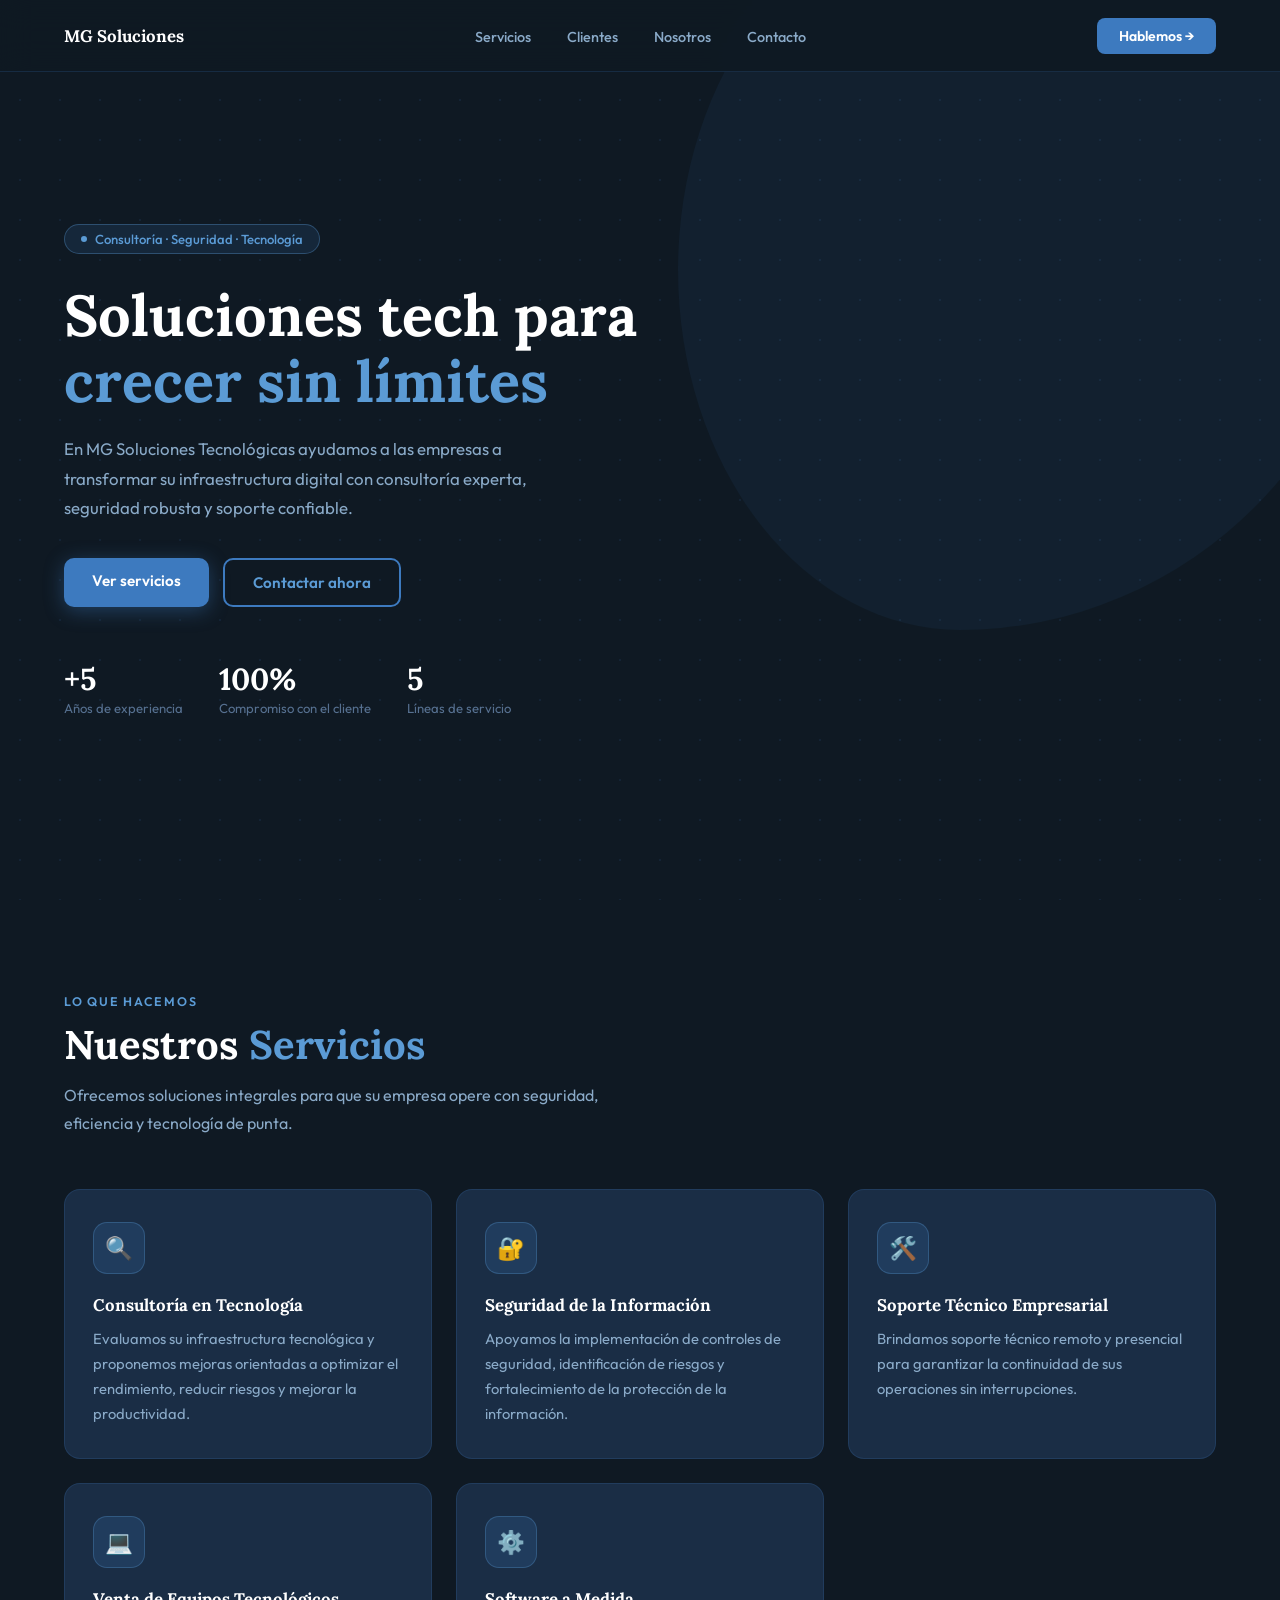
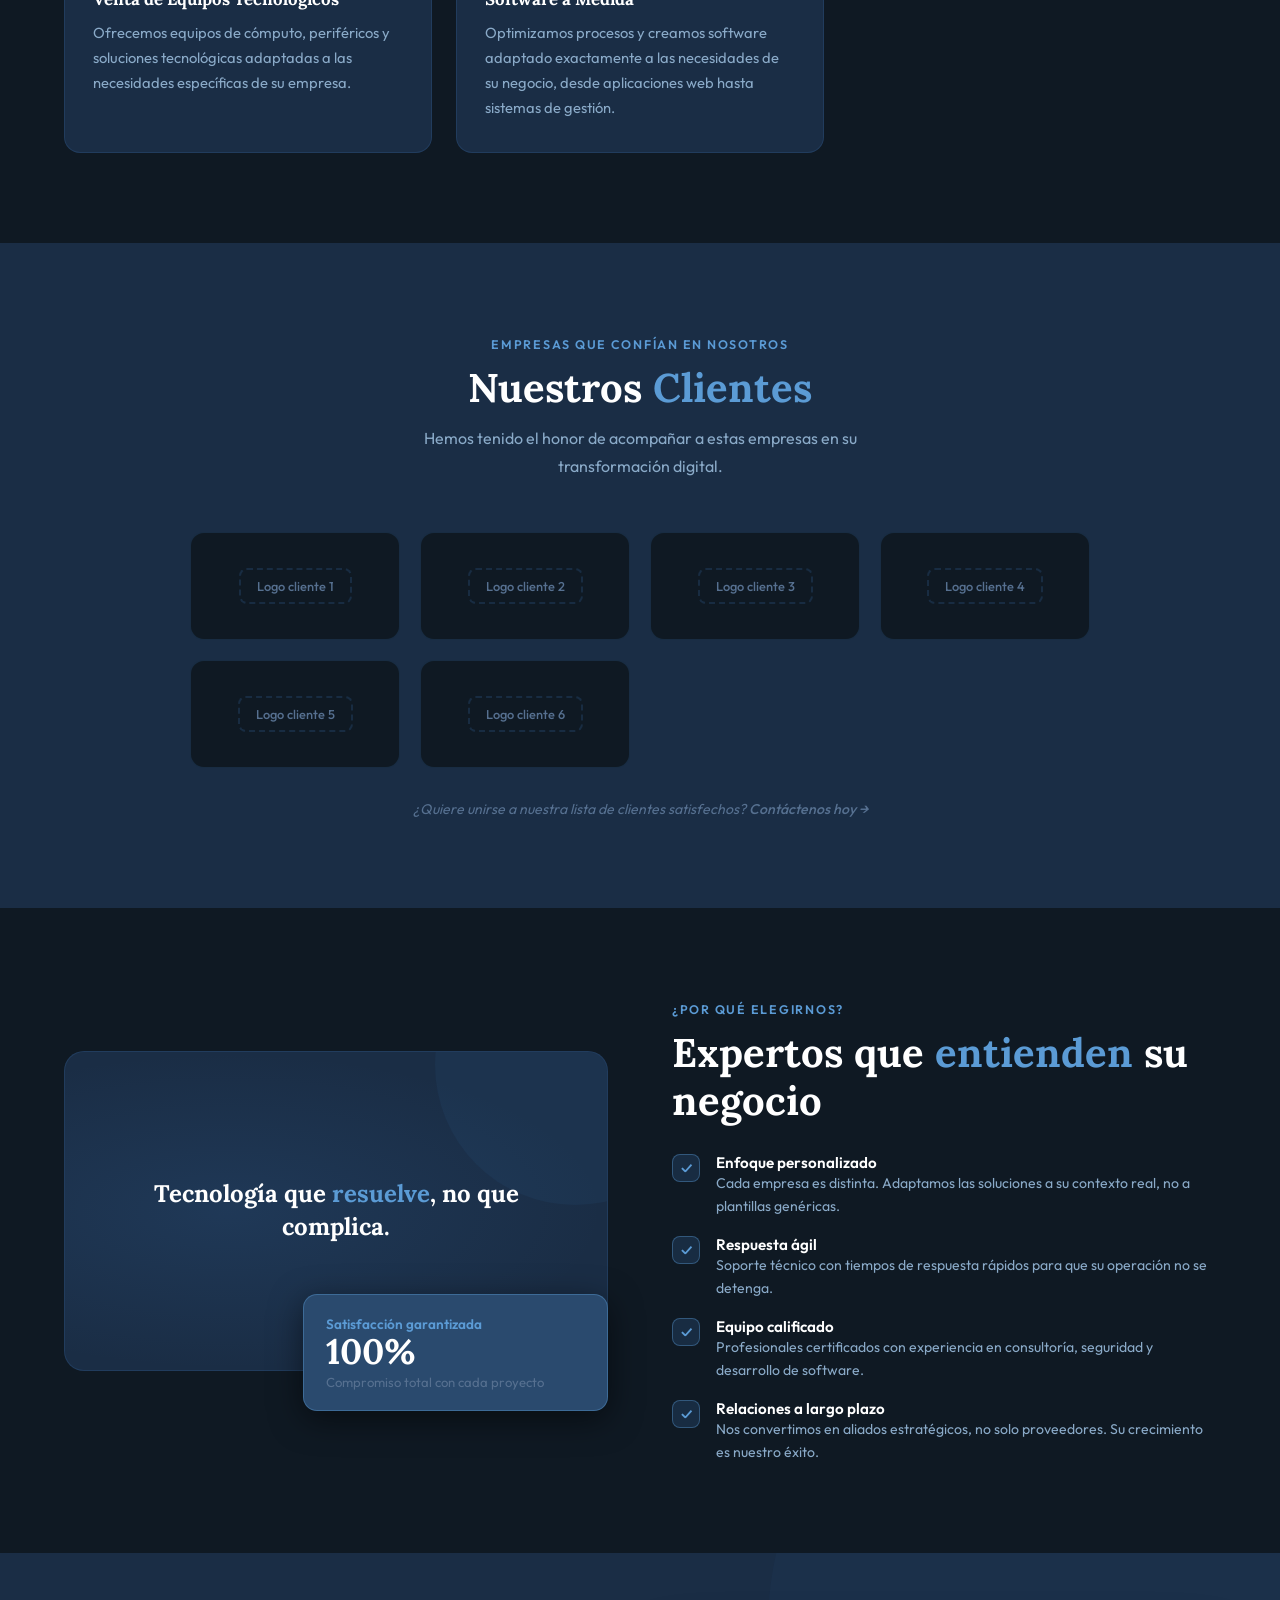
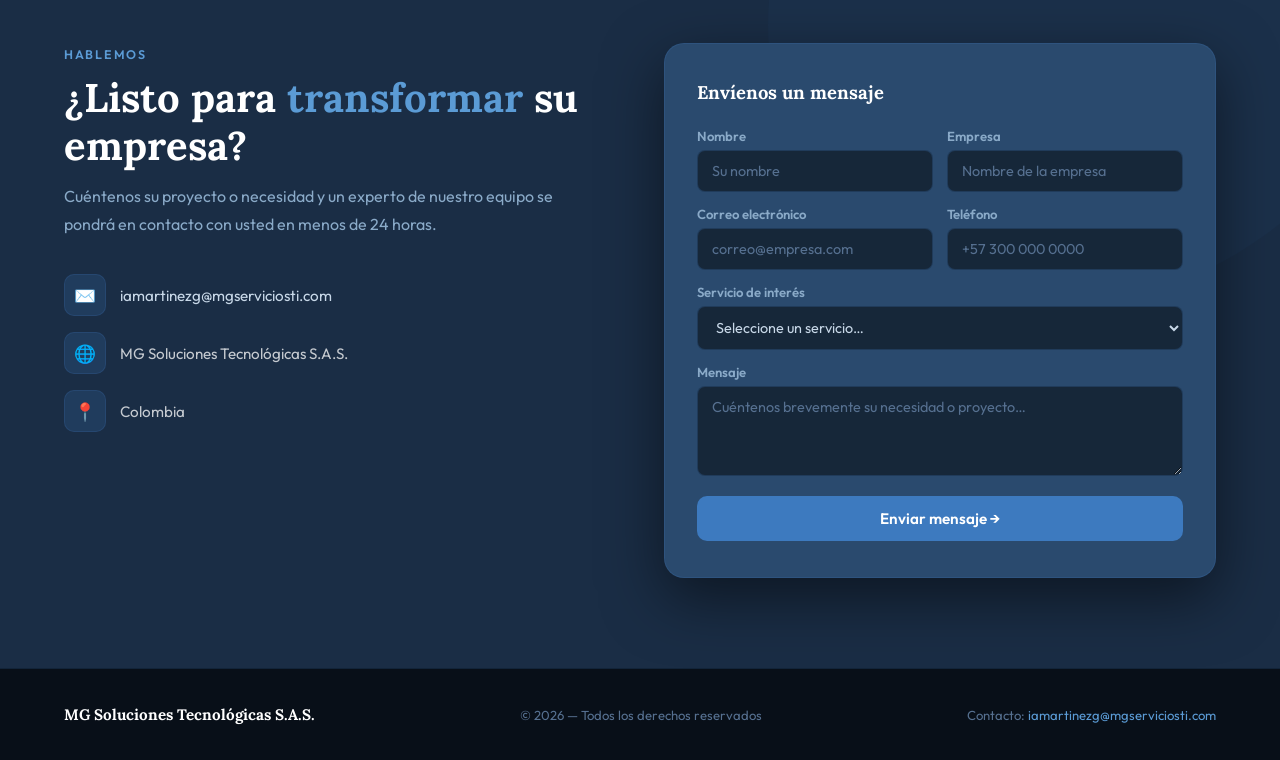
==== index.html @ 3630ae61 "Se sube la pagina" ====
<!DOCTYPE html>
<html lang="es">
<head>
  <meta charset="UTF-8" />
  <meta name="viewport" content="width=device-width, initial-scale=1.0" />
  <title>MG Soluciones Tecnológicas S.A.S.</title>
  <link rel="preconnect" href="https://fonts.googleapis.com" />
  <link rel="preconnect" href="https://fonts.gstatic.com" crossorigin />
  <link href="https://fonts.googleapis.com/css2?family=Lora:ital,wght@0,400;0,600;0,700;1,400&family=Outfit:wght@300;400;500;600;700&display=swap" rel="stylesheet" />
  <link rel="stylesheet" href="styles.css" />
</head>
<body>

  <!-- NAV -->
  <nav id="navbar">
    <a href="#" class="nav-logo">
      <img src="https://i.imgur.com/placeholder.png" alt="MG Logo" id="logo-img" onerror="this.style.display='none'" />
      MG Soluciones
    </a>
    <ul class="nav-links" id="navLinks">
      <li><a href="#servicios">Servicios</a></li>
      <li><a href="#clientes">Clientes</a></li>
      <li><a href="#nosotros">Nosotros</a></li>
      <li><a href="#contacto">Contacto</a></li>
    </ul>
    <a href="#contacto" class="btn-nav">Hablemos →</a>
    <div class="hamburger" id="hamburger" onclick="toggleMenu()">
      <span></span><span></span><span></span>
    </div>
  </nav>

  <!-- HERO -->
  <section id="hero">
    <div class="hero-dots"></div>
    <div class="hero-bg-shape"></div>
    <div class="hero-content">
      <div class="hero-badge">
        <span></span> Consultoría · Seguridad · Tecnología
      </div>
      <h1>Soluciones tech para <em>crecer sin límites</em></h1>
      <p class="hero-sub">
        En MG Soluciones Tecnológicas ayudamos a las empresas a transformar
        su infraestructura digital con consultoría experta, seguridad robusta
        y soporte confiable.
      </p>
      <div class="hero-ctas">
        <a href="#servicios" class="btn-primary">Ver servicios</a>
        <a href="#contacto" class="btn-outline">Contactar ahora</a>
      </div>
      <div class="hero-stats">
        <div class="stat-item">
          <div class="stat-num">+5</div>
          <div class="stat-label">Años de experiencia</div>
        </div>
        <div class="stat-item">
          <div class="stat-num">100%</div>
          <div class="stat-label">Compromiso con el cliente</div>
        </div>
        <div class="stat-item">
          <div class="stat-num">5</div>
          <div class="stat-label">Líneas de servicio</div>
        </div>
      </div>
    </div>
  </section>

  <!-- SERVICIOS -->
  <section id="servicios">
    <div class="services-header reveal">
      <span class="section-label">Lo que hacemos</span>
      <h2>Nuestros <em>Servicios</em></h2>
      <p class="section-intro">Ofrecemos soluciones integrales para que su empresa opere con seguridad, eficiencia y tecnología de punta.</p>
    </div>
    <div class="services-grid">
      <div class="service-card reveal">
        <div class="service-icon">🔍</div>
        <div class="service-title">Consultoría en Tecnología</div>
        <p class="service-desc">Evaluamos su infraestructura tecnológica y proponemos mejoras orientadas a optimizar el rendimiento, reducir riesgos y mejorar la productividad.</p>
      </div>
      <div class="service-card reveal">
        <div class="service-icon">🔐</div>
        <div class="service-title">Seguridad de la Información</div>
        <p class="service-desc">Apoyamos la implementación de controles de seguridad, identificación de riesgos y fortalecimiento de la protección de la información.</p>
      </div>
      <div class="service-card reveal">
        <div class="service-icon">🛠️</div>
        <div class="service-title">Soporte Técnico Empresarial</div>
        <p class="service-desc">Brindamos soporte técnico remoto y presencial para garantizar la continuidad de sus operaciones sin interrupciones.</p>
      </div>
      <div class="service-card reveal">
        <div class="service-icon">💻</div>
        <div class="service-title">Venta de Equipos Tecnológicos</div>
        <p class="service-desc">Ofrecemos equipos de cómputo, periféricos y soluciones tecnológicas adaptadas a las necesidades específicas de su empresa.</p>
      </div>
      <div class="service-card reveal">
        <div class="service-icon">⚙️</div>
        <div class="service-title">Software a Medida</div>
        <p class="service-desc">Optimizamos procesos y creamos software adaptado exactamente a las necesidades de su negocio, desde aplicaciones web hasta sistemas de gestión.</p>
      </div>
    </div>
  </section>

  <!-- CLIENTES -->
  <section id="clientes">
    <div class="clients-header reveal">
      <span class="section-label">Empresas que confían en nosotros</span>
      <h2>Nuestros <em>Clientes</em></h2>
      <p class="section-intro">Hemos tenido el honor de acompañar a estas empresas en su transformación digital.</p>
    </div>
    <div class="clients-grid reveal">
      <div class="client-card">
        <div class="client-placeholder"><span>Logo cliente 1</span></div>
      </div>
      <div class="client-card">
        <div class="client-placeholder"><span>Logo cliente 2</span></div>
      </div>
      <div class="client-card">
        <div class="client-placeholder"><span>Logo cliente 3</span></div>
      </div>
      <div class="client-card">
        <div class="client-placeholder"><span>Logo cliente 4</span></div>
      </div>
      <div class="client-card">
        <div class="client-placeholder"><span>Logo cliente 5</span></div>
      </div>
      <div class="client-card">
        <div class="client-placeholder"><span>Logo cliente 6</span></div>
      </div>
    </div>
    <p class="clients-note reveal">¿Quiere unirse a nuestra lista de clientes satisfechos? <a href="#contacto" style="color:var(--mid-blue); text-decoration:none; font-weight:500;">Contáctenos hoy →</a></p>
  </section>

  <!-- POR QUÉ NOSOTROS -->
  <section id="nosotros">
    <div class="why-inner">
      <div class="why-visual reveal">
        <div class="why-card-big">
          <p>Tecnología que <em>resuelve</em>, no que complica.</p>
        </div>
        <div class="why-card-small">
          <div class="why-card-small-title">Satisfacción garantizada</div>
          <div class="why-card-small-num">100%</div>
          <p>Compromiso total con cada proyecto</p>
        </div>
      </div>
      <div class="reveal">
        <span class="section-label">¿Por qué elegirnos?</span>
        <h2>Expertos que <em>entienden</em> su negocio</h2>
        <ul class="why-list">
          <li class="why-item">
            <div class="why-check">✓</div>
            <div class="why-item-text">
              <strong>Enfoque personalizado</strong>
              <span>Cada empresa es distinta. Adaptamos las soluciones a su contexto real, no a plantillas genéricas.</span>
            </div>
          </li>
          <li class="why-item">
            <div class="why-check">✓</div>
            <div class="why-item-text">
              <strong>Respuesta ágil</strong>
              <span>Soporte técnico con tiempos de respuesta rápidos para que su operación no se detenga.</span>
            </div>
          </li>
          <li class="why-item">
            <div class="why-check">✓</div>
            <div class="why-item-text">
              <strong>Equipo calificado</strong>
              <span>Profesionales certificados con experiencia en consultoría, seguridad y desarrollo de software.</span>
            </div>
          </li>
          <li class="why-item">
            <div class="why-check">✓</div>
            <div class="why-item-text">
              <strong>Relaciones a largo plazo</strong>
              <span>Nos convertimos en aliados estratégicos, no solo proveedores. Su crecimiento es nuestro éxito.</span>
            </div>
          </li>
        </ul>
      </div>
    </div>
  </section>

  <!-- CONTACTO -->
  <section id="contacto">
    <div class="contact-inner">
      <div class="contact-left reveal">
        <span class="section-label">Hablemos</span>
        <h2>¿Listo para <em>transformar</em> su empresa?</h2>
        <p class="section-intro">
          Cuéntenos su proyecto o necesidad y un experto de nuestro equipo
          se pondrá en contacto con usted en menos de 24 horas.
        </p>
        <div class="contact-info">
          <div class="contact-info-item">
            <div class="contact-info-icon">✉️</div>
            <a href="mailto:iamartinezg@mgserviciosti.com">iamartinezg@mgserviciosti.com</a>
          </div>
          <div class="contact-info-item">
            <div class="contact-info-icon">🌐</div>
            <span style="color:rgba(255,255,255,.75); font-size:.95rem;">MG Soluciones Tecnológicas S.A.S.</span>
          </div>
          <div class="contact-info-item">
            <div class="contact-info-icon">📍</div>
            <span style="color:rgba(255,255,255,.75); font-size:.95rem;">Colombia</span>
          </div>
        </div>
      </div>
      <div class="contact-form reveal">
        <h3>Envíenos un mensaje</h3>
        <div id="formContent">
          <div class="form-row">
            <div class="form-group">
              <label>Nombre</label>
              <input type="text" id="fname" placeholder="Su nombre" />
            </div>
            <div class="form-group">
              <label>Empresa</label>
              <input type="text" id="fcompany" placeholder="Nombre de la empresa" />
            </div>
          </div>
          <div class="form-row" style="margin-top:14px;">
            <div class="form-group">
              <label>Correo electrónico</label>
              <input type="email" id="femail" placeholder="correo@empresa.com" />
            </div>
            <div class="form-group">
              <label>Teléfono</label>
              <input type="tel" id="fphone" placeholder="+57 300 000 0000" />
            </div>
          </div>
          <div class="form-row" style="margin-top:14px;">
            <div class="form-group full">
              <label>Servicio de interés</label>
              <select id="fservice">
                <option value="">Seleccione un servicio…</option>
                <option>Consultoría en Tecnología</option>
                <option>Seguridad de la Información</option>
                <option>Soporte Técnico Empresarial</option>
                <option>Venta de Equipos Tecnológicos</option>
                <option>Software a Medida</option>
                <option>Otro / Varios</option>
              </select>
            </div>
          </div>
          <div class="form-row" style="margin-top:14px;">
            <div class="form-group full">
              <label>Mensaje</label>
              <textarea id="fmsg" placeholder="Cuéntenos brevemente su necesidad o proyecto…"></textarea>
            </div>
          </div>
          <button class="form-submit" onclick="submitForm()">Enviar mensaje →</button>
        </div>
        <div class="form-success" id="formSuccess">
          <div class="checkmark">✅</div>
          <strong>¡Mensaje recibido!</strong>
          <p>Gracias por contactarnos. Un asesor se comunicará con usted pronto.</p>
        </div>
      </div>
    </div>
  </section>

  <!-- FOOTER -->
  <footer>
    <div class="footer-logo">MG Soluciones Tecnológicas S.A.S.</div>
    <p>© 2026 — Todos los derechos reservados</p>
    <p>Contacto: <a href="mailto:iamartinezg@mgserviciosti.com">iamartinezg@mgserviciosti.com</a></p>
  </footer>

  <script src="script.js"></script>
</body>
</html>
---- styles.css ----
:root {
      --bg-primary:    #0f1923;
      --bg-section:    #1a2d45;
      --bg-card:       #2a4a6e;
      --accent:        #3d7abf;
      --accent-light:  #5b9bd5;
      --text-main:     #c8d8e8;
      --text-mid:      #8aaac8;
      --text-muted:    #567090;
      --border:        rgba(61,122,191,.2);
      --border-hover:  rgba(91,155,213,.4);
      --white:         #ffffff;
    }

    *, *::before, *::after { box-sizing: border-box; margin: 0; padding: 0; }
    html { scroll-behavior: smooth; }

    body {
      font-family: 'Outfit', sans-serif;
      color: var(--text-main);
      background: var(--bg-primary);
      overflow-x: hidden;
    }

    /* ── NAV ── */
    nav {
      position: fixed; top: 0; left: 0; right: 0; z-index: 100;
      display: flex; align-items: center; justify-content: space-between;
      padding: 0 5%; height: 72px;
      background: rgba(15,25,35,0.92);
      backdrop-filter: blur(16px);
      border-bottom: 1px solid var(--border);
      transition: box-shadow .3s;
    }
    nav.scrolled { box-shadow: 0 4px 32px rgba(0,0,0,.5); }

    .nav-logo {
      display: flex; align-items: center; gap: 10px;
      font-family: 'Lora', serif;
      font-weight: 700; font-size: 1.05rem;
      color: var(--white); text-decoration: none;
    }
    .nav-logo img { height: 36px; object-fit: contain; filter: brightness(0) invert(1); }

    .nav-links { display: flex; align-items: center; gap: 36px; list-style: none; }
    .nav-links a {
      font-size: .9rem; font-weight: 500;
      color: var(--text-mid); text-decoration: none;
      position: relative; transition: color .2s;
    }
    .nav-links a::after {
      content: ''; position: absolute; bottom: -4px; left: 0;
      width: 0; height: 2px;
      background: var(--accent-light); border-radius: 2px;
      transition: width .25s;
    }
    .nav-links a:hover { color: var(--white); }
    .nav-links a:hover::after { width: 100%; }

    .btn-nav {
      padding: 9px 22px;
      background: var(--accent); color: var(--white);
      border-radius: 8px; font-weight: 600; font-size: .88rem;
      text-decoration: none; transition: background .2s, transform .15s;
    }
    .btn-nav:hover { background: var(--accent-light); transform: translateY(-1px); }

    .hamburger { display: none; cursor: pointer; flex-direction: column; gap: 5px; }
    .hamburger span { display: block; width: 24px; height: 2px; background: var(--text-main); border-radius: 2px; transition: .3s; }

    /* ── HERO ── */
    #hero {
      min-height: 100vh;
      display: flex; align-items: center;
      padding: 100px 5% 60px;
      position: relative; overflow: hidden;
      background: var(--bg-primary);
    }

    .hero-bg-shape {
      position: absolute; top: -10%; right: -8%;
      width: 55vw; height: 80vh;
      border-radius: 40% 60% 60% 40% / 50% 40% 60% 50%;
      background: rgba(61,122,191,.07);
      animation: morph 12s ease-in-out infinite;
    }
    @keyframes morph {
      0%,100% { border-radius: 40% 60% 60% 40% / 50% 40% 60% 50%; }
      50%      { border-radius: 60% 40% 40% 60% / 40% 60% 50% 60%; }
    }

    .hero-dots {
      position: absolute; top: 0; left: 0; right: 0; bottom: 0;
      background-image: radial-gradient(circle, rgba(61,122,191,.18) 1px, transparent 1px);
      background-size: 40px 40px;
      opacity: .6;
    }

    .hero-content { position: relative; max-width: 620px; }

    .hero-badge {
      display: inline-flex; align-items: center; gap: 8px;
      padding: 6px 16px; margin-bottom: 28px;
      background: rgba(61,122,191,.15);
      border: 1px solid rgba(91,155,213,.35);
      border-radius: 100px;
      font-size: .82rem; font-weight: 500; color: var(--accent-light);
      opacity: 0; transform: translateY(16px);
      animation: fadeUp .6s .1s forwards;
    }
    .hero-badge span { width: 6px; height: 6px; background: var(--accent-light); border-radius: 50%; }

    h1 {
      font-family: 'Lora', serif;
      font-size: clamp(2.4rem, 5vw, 3.6rem);
      font-weight: 700; line-height: 1.15;
      color: var(--white);
      opacity: 0; transform: translateY(20px);
      animation: fadeUp .7s .25s forwards;
    }
    h1 em { font-style: normal; color: var(--accent-light); }

    .hero-sub {
      margin-top: 20px;
      font-size: 1.05rem; line-height: 1.75;
      color: var(--text-mid); max-width: 500px; font-weight: 400;
      opacity: 0; transform: translateY(20px);
      animation: fadeUp .7s .4s forwards;
    }

    .hero-ctas {
      margin-top: 36px; display: flex; gap: 14px; flex-wrap: wrap;
      opacity: 0; transform: translateY(20px);
      animation: fadeUp .7s .55s forwards;
    }

    .btn-primary {
      padding: 13px 28px;
      background: var(--accent); color: var(--white);
      border-radius: 10px; font-weight: 600; font-size: .95rem;
      text-decoration: none; transition: background .2s, transform .15s, box-shadow .2s;
      box-shadow: 0 4px 20px rgba(61,122,191,.4);
    }
    .btn-primary:hover { background: var(--accent-light); transform: translateY(-2px); box-shadow: 0 8px 28px rgba(61,122,191,.5); }

    .btn-outline {
      padding: 13px 28px;
      border: 2px solid var(--accent); color: var(--accent-light);
      border-radius: 10px; font-weight: 600; font-size: .95rem;
      text-decoration: none; transition: all .2s;
    }
    .btn-outline:hover { background: var(--accent); color: var(--white); }

    .hero-stats {
      display: flex; gap: 36px; margin-top: 52px; flex-wrap: wrap;
      opacity: 0; transform: translateY(20px);
      animation: fadeUp .7s .7s forwards;
    }
    .stat-num {
      font-family: 'Lora', serif;
      font-size: 1.9rem; font-weight: 700; color: var(--white);
    }
    .stat-label { font-size: .82rem; color: var(--text-muted); margin-top: 2px; font-weight: 400; }

    @keyframes fadeUp { to { opacity: 1; transform: translateY(0); } }

    /* ── SECTION BASE ── */
    section { padding: 90px 5%; }

    .section-label {
      display: inline-block;
      font-size: .78rem; font-weight: 600; letter-spacing: .14em;
      text-transform: uppercase; color: var(--accent-light);
      margin-bottom: 12px;
    }
    h2 {
      font-family: 'Lora', serif;
      font-size: clamp(1.8rem, 3.5vw, 2.5rem);
      font-weight: 700; line-height: 1.2; color: var(--white);
    }
    h2 em { font-style: normal; color: var(--accent-light); }

    .section-intro {
      font-size: 1rem; line-height: 1.75; color: var(--text-mid);
      max-width: 540px; margin-top: 12px; font-weight: 400;
    }

    /* ── SERVICES ── */
    #servicios { background: var(--bg-primary); }
    .services-header { margin-bottom: 52px; }

    .services-grid {
      display: grid;
      grid-template-columns: repeat(auto-fit, minmax(280px, 1fr));
      gap: 24px;
    }

    .service-card {
      background: var(--bg-section);
      border: 1px solid var(--border);
      border-radius: 16px; padding: 32px 28px;
      position: relative; overflow: hidden;
      transition: transform .25s, box-shadow .25s, border-color .25s;
      cursor: default;
    }
    .service-card::before {
      content: '';
      position: absolute; top: 0; left: 0; right: 0; height: 3px;
      background: linear-gradient(90deg, var(--accent), var(--accent-light));
      transform: scaleX(0); transform-origin: left;
      transition: transform .3s;
    }
    .service-card:hover { transform: translateY(-6px); box-shadow: 0 16px 48px rgba(0,0,0,.5); border-color: var(--border-hover); }
    .service-card:hover::before { transform: scaleX(1); }

    .service-icon {
      width: 52px; height: 52px;
      background: rgba(61,122,191,.2);
      border: 1px solid rgba(91,155,213,.3);
      border-radius: 14px;
      display: flex; align-items: center; justify-content: center;
      margin-bottom: 20px; font-size: 1.4rem;
    }

    .service-title {
      font-family: 'Lora', serif;
      font-size: 1.05rem; font-weight: 700; color: var(--white);
      margin-bottom: 10px;
    }
    .service-desc { font-size: .92rem; line-height: 1.7; color: var(--text-mid); font-weight: 400; }

    /* ── CLIENTS ── */
    #clientes { background: var(--bg-section); }
    .clients-header { text-align: center; margin-bottom: 52px; }
    .clients-header .section-intro { margin: 12px auto 0; text-align: center; }

    .clients-grid {
      display: grid;
      grid-template-columns: repeat(auto-fit, minmax(180px, 1fr));
      gap: 20px; max-width: 900px; margin: 0 auto;
    }

    .client-card {
      background: var(--bg-primary);
      border: 1px solid var(--border);
      border-radius: 14px; padding: 28px 24px;
      text-align: center;
      transition: box-shadow .2s, transform .2s, border-color .2s;
    }
    .client-card:hover { box-shadow: 0 8px 32px rgba(0,0,0,.4); transform: translateY(-3px); border-color: var(--border-hover); }

    .client-placeholder { height: 50px; display: flex; align-items: center; justify-content: center; }
    .client-placeholder span {
      display: inline-block; padding: 8px 16px;
      border: 2px dashed var(--border);
      border-radius: 8px; font-size: .8rem;
      color: var(--text-muted); font-weight: 500;
    }

    .clients-note {
      text-align: center; margin-top: 32px;
      font-size: .88rem; color: var(--text-muted); font-style: italic;
    }

    /* ── WHY US ── */
    #nosotros { background: var(--bg-primary); }

    .why-inner {
      display: grid; grid-template-columns: 1fr 1fr;
      gap: 64px; align-items: center;
    }

    .why-visual { position: relative; height: 360px; }

    .why-card-big {
      position: absolute; top: 0; left: 0; right: 0; bottom: 40px;
      background: var(--bg-section);
      border: 1px solid var(--border);
      border-radius: 20px;
      display: flex; align-items: center; justify-content: center;
      color: white; text-align: center; padding: 32px; overflow: hidden;
    }
    .why-card-big::before {
      content: ''; position: absolute; inset: 0;
      background: radial-gradient(ellipse at 30% 50%, rgba(61,122,191,.15) 0%, transparent 70%);
    }
    .why-card-big::after {
      content: ''; position: absolute; top: -40%; right: -20%;
      width: 280px; height: 280px;
      background: rgba(61,122,191,.07); border-radius: 50%;
    }
    .why-card-big p {
      font-family: 'Lora', serif;
      font-size: 1.5rem; font-weight: 700; line-height: 1.35;
      position: relative; z-index: 1;
    }
    .why-card-big p em { font-style: normal; color: var(--accent-light); }

    .why-card-small {
      position: absolute; bottom: 0; right: 0; width: 56%;
      background: var(--bg-card);
      border: 1px solid var(--border-hover);
      border-radius: 14px; padding: 20px 22px;
      box-shadow: 0 8px 32px rgba(0,0,0,.5);
    }
    .why-card-small-title {
      font-family: 'Outfit', sans-serif;
      font-size: .85rem; font-weight: 600; color: var(--accent-light);
    }
    .why-card-small-num {
      font-family: 'Lora', serif;
      font-size: 2.2rem; font-weight: 700; color: var(--white); line-height: 1.1;
    }
    .why-card-small p { font-size: .82rem; color: var(--text-muted); margin-top: 2px; }

    .why-list { list-style: none; margin-top: 28px; display: flex; flex-direction: column; gap: 18px; }
    .why-item { display: flex; gap: 16px; align-items: flex-start; }
    .why-check {
      width: 28px; height: 28px; flex-shrink: 0;
      background: rgba(61,122,191,.2);
      border: 1px solid rgba(91,155,213,.4);
      border-radius: 8px;
      display: flex; align-items: center; justify-content: center;
      color: var(--accent-light); font-size: .85rem; font-weight: 700;
      margin-top: 1px;
    }
    .why-item-text strong {
      font-family: 'Outfit', sans-serif;
      font-size: .95rem; font-weight: 600; display: block; color: var(--white);
    }
    .why-item-text span { font-size: .88rem; color: var(--text-mid); line-height: 1.6; }

    /* ── CONTACT ── */
    #contacto {
      background: var(--bg-section);
      color: white; position: relative; overflow: hidden;
    }
    #contacto::before {
      content: ''; position: absolute; top: -30%; right: -10%;
      width: 50vw; height: 80%;
      background: rgba(61,122,191,.04);
      border-radius: 40% 60% 60% 40% / 50% 40% 60% 50%;
    }

    .contact-inner {
      display: grid; grid-template-columns: 1fr 1fr;
      gap: 64px; align-items: start;
      position: relative; z-index: 1;
    }

    .contact-left h2 { color: white; }
    .contact-left h2 em { color: var(--accent-light); }
    .contact-left .section-intro { color: var(--text-mid); max-width: 100%; }
    .contact-left .section-label { color: var(--accent-light); }

    .contact-info { margin-top: 36px; display: flex; flex-direction: column; gap: 16px; }
    .contact-info-item { display: flex; gap: 14px; align-items: center; }
    .contact-info-icon {
      width: 42px; height: 42px; flex-shrink: 0;
      background: rgba(61,122,191,.2);
      border: 1px solid var(--border);
      border-radius: 10px;
      display: flex; align-items: center; justify-content: center; font-size: 1.1rem;
    }
    .contact-info-item a {
      color: var(--text-main); text-decoration: none; font-size: .95rem; transition: color .2s;
    }
    .contact-info-item a:hover { color: var(--accent-light); }
    .contact-info-item span { color: var(--text-mid); font-size: .95rem; }

    .contact-form {
      background: var(--bg-card);
      border: 1px solid var(--border);
      border-radius: 20px; padding: 36px 32px;
      box-shadow: 0 20px 60px rgba(0,0,0,.5);
    }
    .contact-form h3 {
      font-family: 'Lora', serif;
      font-size: 1.15rem; font-weight: 700; color: var(--white); margin-bottom: 24px;
    }

    .form-row { display: grid; grid-template-columns: 1fr 1fr; gap: 14px; }
    .form-group { display: flex; flex-direction: column; gap: 6px; }
    .form-group.full { grid-column: 1 / -1; }
    .form-group label { font-size: .82rem; font-weight: 600; color: var(--text-mid); }
    .form-group input, .form-group select, .form-group textarea {
      padding: 11px 14px;
      border: 1.5px solid rgba(61,122,191,.25);
      border-radius: 8px;
      font-family: 'Outfit', sans-serif;
      font-size: .9rem; color: var(--text-main);
      outline: none; transition: border-color .2s, box-shadow .2s;
      background: rgba(15,25,35,.7);
    }
    .form-group select option { background: var(--bg-section); color: var(--text-main); }
    .form-group input::placeholder, .form-group textarea::placeholder { color: var(--text-muted); }
    .form-group input:focus, .form-group select:focus, .form-group textarea:focus {
      border-color: var(--accent);
      box-shadow: 0 0 0 3px rgba(61,122,191,.2);
      background: rgba(15,25,35,.95);
    }
    .form-group textarea { resize: vertical; min-height: 90px; }

    .form-submit {
      margin-top: 20px; width: 100%; padding: 13px;
      background: var(--accent); color: white;
      border: none; border-radius: 10px;
      font-family: 'Outfit', sans-serif; font-size: .95rem; font-weight: 600;
      cursor: pointer; transition: background .2s, transform .15s;
    }
    .form-submit:hover { background: var(--accent-light); transform: translateY(-1px); }

    .form-success { display: none; text-align: center; padding: 24px 0; }
    .form-success .checkmark { font-size: 2.5rem; margin-bottom: 12px; }
    .form-success p { color: var(--text-mid); font-size: .95rem; }
    .form-success strong { color: var(--accent-light); display: block; font-family: 'Lora', serif; font-size: 1.1rem; margin-bottom: 8px; }

    /* ── FOOTER ── */
    footer {
      background: #080f18;
      color: var(--text-muted); padding: 36px 5%;
      display: flex; align-items: center; justify-content: space-between;
      flex-wrap: wrap; gap: 16px;
      border-top: 1px solid var(--border);
    }
    footer .footer-logo { font-family: 'Lora', serif; font-weight: 700; color: var(--white); font-size: .95rem; }
    footer p { font-size: .82rem; }
    footer a { color: var(--accent-light); text-decoration: none; }

    /* ── SCROLL REVEAL ── */
    .reveal { opacity: 0; transform: translateY(28px); transition: opacity .65s, transform .65s; }
    .reveal.visible { opacity: 1; transform: translateY(0); }

    /* ── RESPONSIVE ── */
    @media (max-width: 900px) {
      .why-inner, .contact-inner { grid-template-columns: 1fr; gap: 40px; }
      .why-visual { height: 260px; }
      .form-row { grid-template-columns: 1fr; }
      .nav-links {
        display: none; flex-direction: column; position: fixed;
        top: 72px; left: 0; right: 0;
        background: var(--bg-primary); padding: 20px 5%;
        border-bottom: 1px solid var(--border); gap: 20px;
      }
      .nav-links.open { display: flex; }
      .hamburger { display: flex; }
      .btn-nav { display: none; }
    }
    @media (max-width: 560px) {
      #hero { padding-top: 120px; }
      .hero-stats { gap: 24px; }
    }
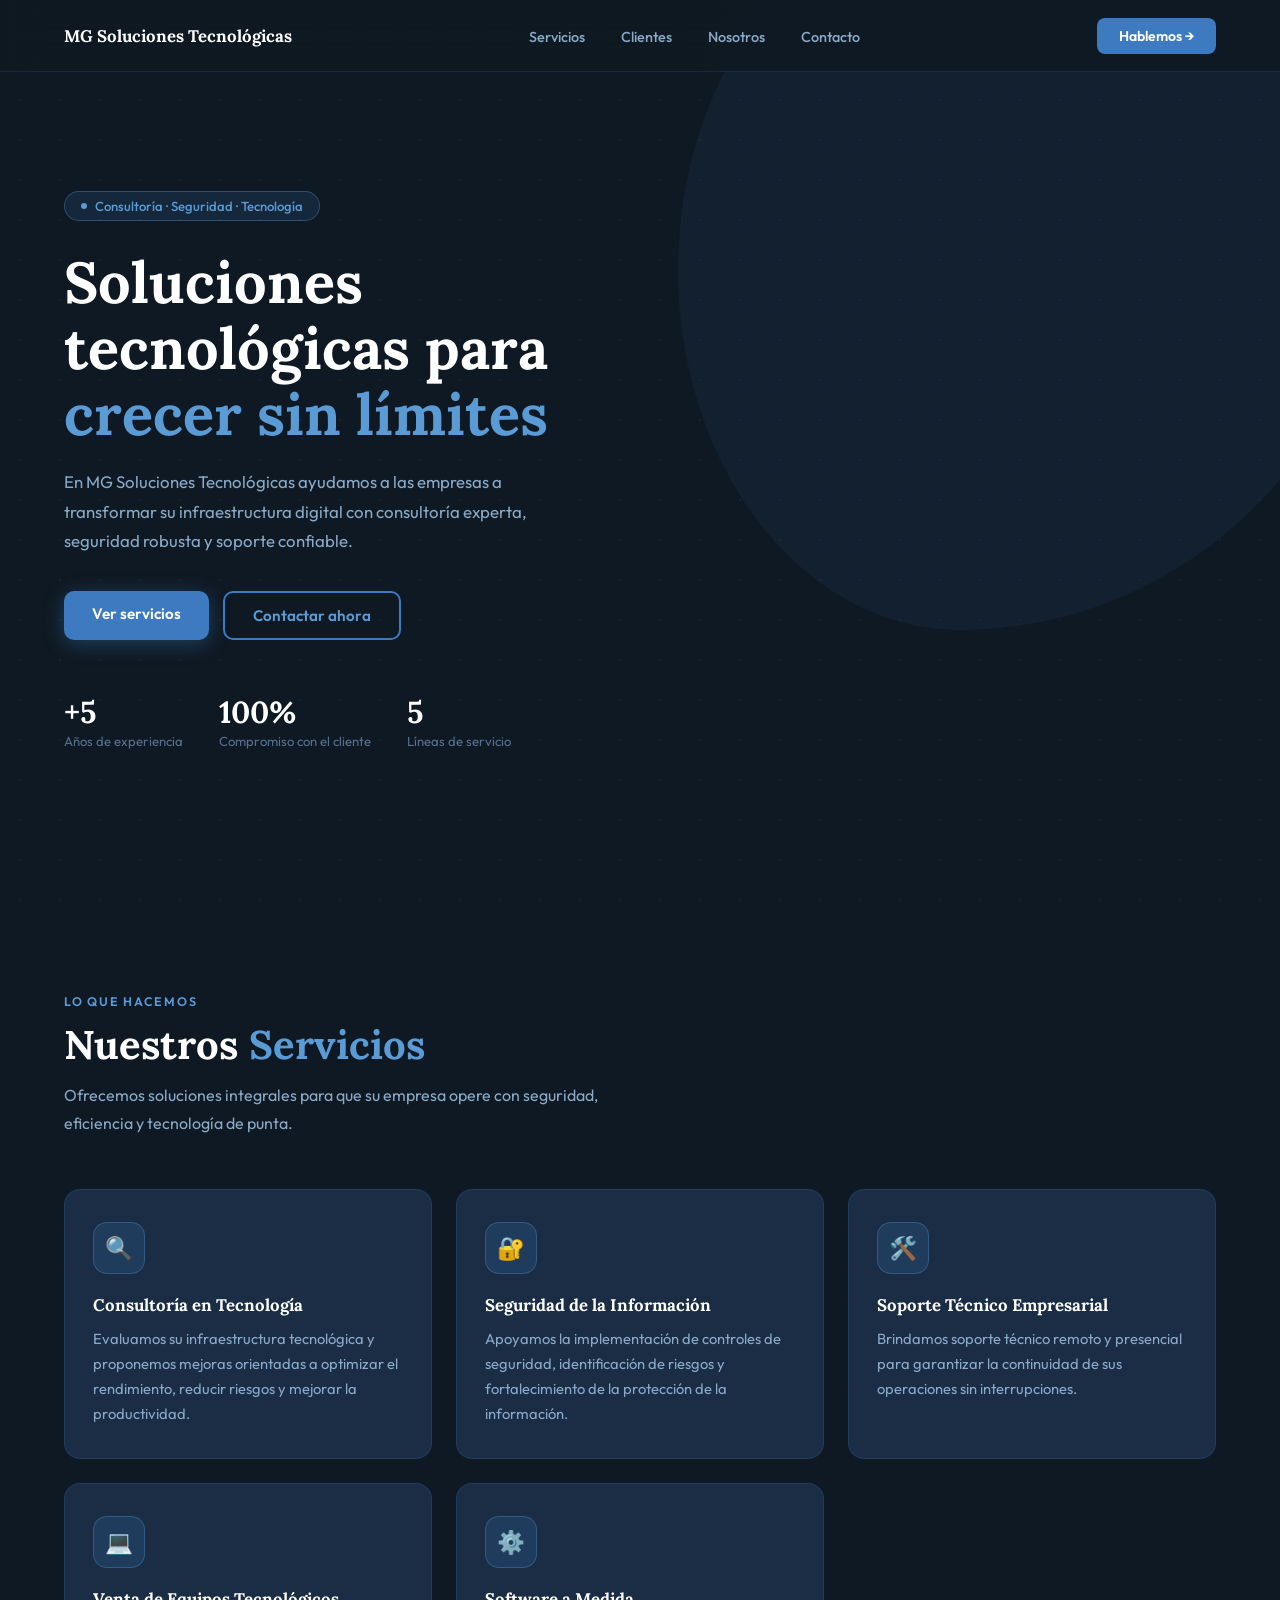
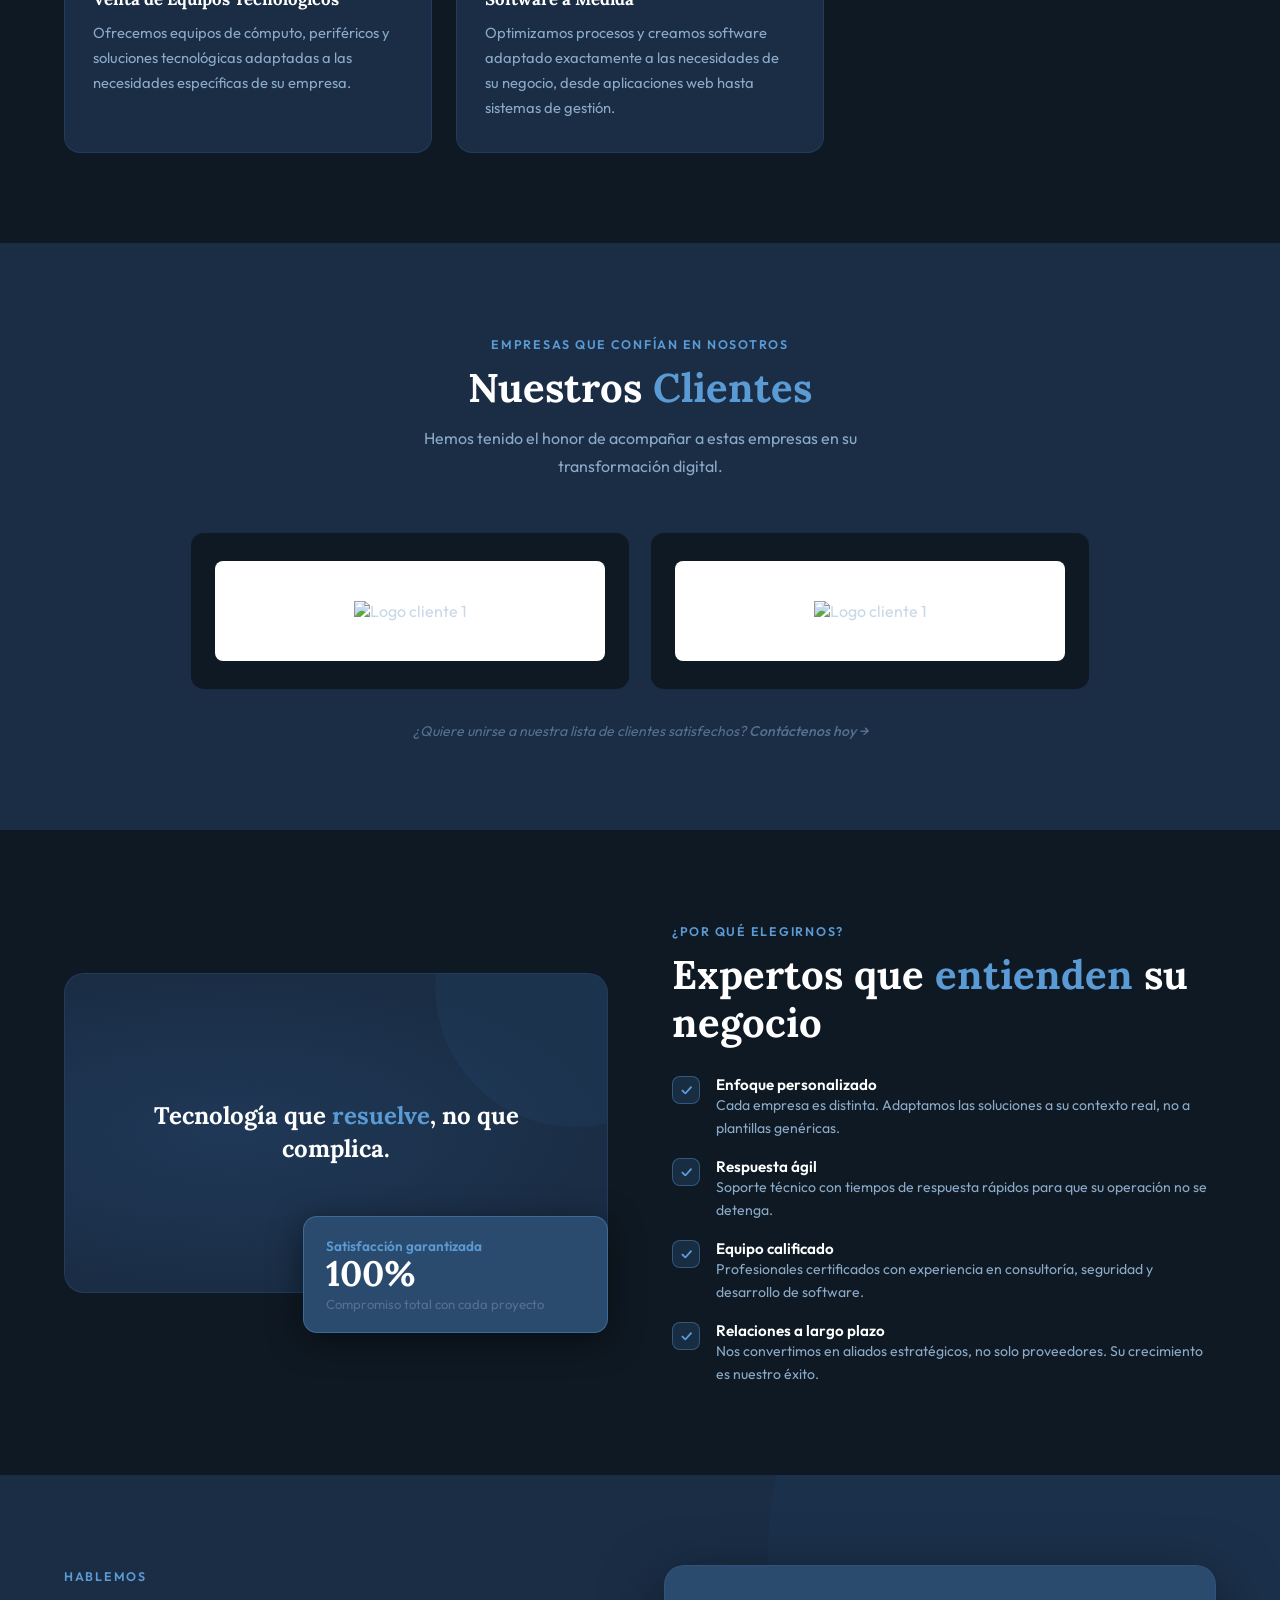
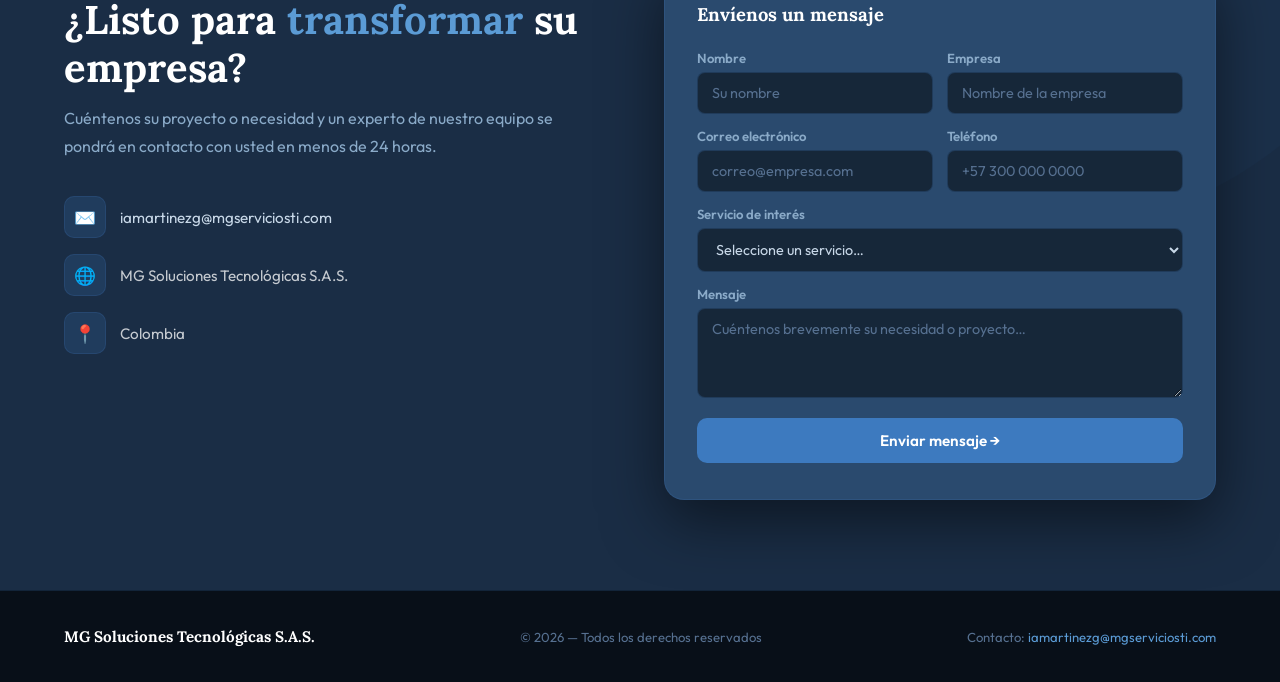
==== commit dc9abcf4: "Actualizacion" ====
--- a/index.html
+++ b/index.html
@@ -1,21 +1,25 @@
 <!DOCTYPE html>
 <html lang="es">
+
 <head>
   <meta charset="UTF-8" />
   <meta name="viewport" content="width=device-width, initial-scale=1.0" />
   <title>MG Soluciones Tecnológicas S.A.S.</title>
   <link rel="preconnect" href="https://fonts.googleapis.com" />
   <link rel="preconnect" href="https://fonts.gstatic.com" crossorigin />
-  <link href="https://fonts.googleapis.com/css2?family=Lora:ital,wght@0,400;0,600;0,700;1,400&family=Outfit:wght@300;400;500;600;700&display=swap" rel="stylesheet" />
+  <link
+    href="https://fonts.googleapis.com/css2?family=Lora:ital,wght@0,400;0,600;0,700;1,400&family=Outfit:wght@300;400;500;600;700&display=swap"
+    rel="stylesheet" />
   <link rel="stylesheet" href="styles.css" />
 </head>
+
 <body>
 
   <!-- NAV -->
   <nav id="navbar">
     <a href="#" class="nav-logo">
       <img src="https://i.imgur.com/placeholder.png" alt="MG Logo" id="logo-img" onerror="this.style.display='none'" />
-      MG Soluciones
+      MG Soluciones Tecnológicas
     </a>
     <ul class="nav-links" id="navLinks">
       <li><a href="#servicios">Servicios</a></li>
@@ -37,7 +41,7 @@
       <div class="hero-badge">
         <span></span> Consultoría · Seguridad · Tecnología
       </div>
-      <h1>Soluciones tech para <em>crecer sin límites</em></h1>
+      <h1>Soluciones tecnológicas para <em>crecer sin límites</em></h1>
       <p class="hero-sub">
         En MG Soluciones Tecnológicas ayudamos a las empresas a transformar
         su infraestructura digital con consultoría experta, seguridad robusta
@@ -69,33 +73,39 @@
     <div class="services-header reveal">
       <span class="section-label">Lo que hacemos</span>
       <h2>Nuestros <em>Servicios</em></h2>
-      <p class="section-intro">Ofrecemos soluciones integrales para que su empresa opere con seguridad, eficiencia y tecnología de punta.</p>
+      <p class="section-intro">Ofrecemos soluciones integrales para que su empresa opere con seguridad, eficiencia y
+        tecnología de punta.</p>
     </div>
     <div class="services-grid">
       <div class="service-card reveal">
         <div class="service-icon">🔍</div>
         <div class="service-title">Consultoría en Tecnología</div>
-        <p class="service-desc">Evaluamos su infraestructura tecnológica y proponemos mejoras orientadas a optimizar el rendimiento, reducir riesgos y mejorar la productividad.</p>
+        <p class="service-desc">Evaluamos su infraestructura tecnológica y proponemos mejoras orientadas a optimizar el
+          rendimiento, reducir riesgos y mejorar la productividad.</p>
       </div>
       <div class="service-card reveal">
         <div class="service-icon">🔐</div>
         <div class="service-title">Seguridad de la Información</div>
-        <p class="service-desc">Apoyamos la implementación de controles de seguridad, identificación de riesgos y fortalecimiento de la protección de la información.</p>
+        <p class="service-desc">Apoyamos la implementación de controles de seguridad, identificación de riesgos y
+          fortalecimiento de la protección de la información.</p>
       </div>
       <div class="service-card reveal">
         <div class="service-icon">🛠️</div>
         <div class="service-title">Soporte Técnico Empresarial</div>
-        <p class="service-desc">Brindamos soporte técnico remoto y presencial para garantizar la continuidad de sus operaciones sin interrupciones.</p>
+        <p class="service-desc">Brindamos soporte técnico remoto y presencial para garantizar la continuidad de sus
+          operaciones sin interrupciones.</p>
       </div>
       <div class="service-card reveal">
         <div class="service-icon">💻</div>
         <div class="service-title">Venta de Equipos Tecnológicos</div>
-        <p class="service-desc">Ofrecemos equipos de cómputo, periféricos y soluciones tecnológicas adaptadas a las necesidades específicas de su empresa.</p>
+        <p class="service-desc">Ofrecemos equipos de cómputo, periféricos y soluciones tecnológicas adaptadas a las
+          necesidades específicas de su empresa.</p>
       </div>
       <div class="service-card reveal">
         <div class="service-icon">⚙️</div>
         <div class="service-title">Software a Medida</div>
-        <p class="service-desc">Optimizamos procesos y creamos software adaptado exactamente a las necesidades de su negocio, desde aplicaciones web hasta sistemas de gestión.</p>
+        <p class="service-desc">Optimizamos procesos y creamos software adaptado exactamente a las necesidades de su
+          negocio, desde aplicaciones web hasta sistemas de gestión.</p>
       </div>
     </div>
   </section>
@@ -109,25 +119,22 @@
     </div>
     <div class="clients-grid reveal">
       <div class="client-card">
-        <div class="client-placeholder"><span>Logo cliente 1</span></div>
+        <div class="client-placeholder">
+          <img
+            src="https://static.wixstatic.com/media/c84b7b_5f7bb460d4fc462490306b2841720435~mv2.png/v1/fill/w_434,h_112,al_c,q_85,usm_0.66_1.00_0.01,enc_avif,quality_auto/c84b7b_5f7bb460d4fc462490306b2841720435~mv2.png"
+            alt="Logo cliente 1" class="client-logo">
+        </div>
       </div>
       <div class="client-card">
-        <div class="client-placeholder"><span>Logo cliente 2</span></div>
-      </div>
-      <div class="client-card">
-        <div class="client-placeholder"><span>Logo cliente 3</span></div>
-      </div>
-      <div class="client-card">
-        <div class="client-placeholder"><span>Logo cliente 4</span></div>
-      </div>
-      <div class="client-card">
-        <div class="client-placeholder"><span>Logo cliente 5</span></div>
-      </div>
-      <div class="client-card">
-        <div class="client-placeholder"><span>Logo cliente 6</span></div>
-      </div>
-    </div>
-    <p class="clients-note reveal">¿Quiere unirse a nuestra lista de clientes satisfechos? <a href="#contacto" style="color:var(--mid-blue); text-decoration:none; font-weight:500;">Contáctenos hoy →</a></p>
+        <div class="client-placeholder">
+          <img
+            src="https://www.tucarpeta.com/colombia/assets/logos/transfiriendo-logo.png"
+            alt="Logo cliente 1" class="client-logo">
+        </div>
+      </div>
+    </div>
+    <p class="clients-note reveal">¿Quiere unirse a nuestra lista de clientes satisfechos? <a href="#contacto"
+        style="color:var(--mid-blue); text-decoration:none; font-weight:500;">Contáctenos hoy →</a></p>
   </section>
 
   <!-- POR QUÉ NOSOTROS -->
@@ -151,7 +158,8 @@
             <div class="why-check">✓</div>
             <div class="why-item-text">
               <strong>Enfoque personalizado</strong>
-              <span>Cada empresa es distinta. Adaptamos las soluciones a su contexto real, no a plantillas genéricas.</span>
+              <span>Cada empresa es distinta. Adaptamos las soluciones a su contexto real, no a plantillas
+                genéricas.</span>
             </div>
           </li>
           <li class="why-item">
@@ -165,14 +173,16 @@
             <div class="why-check">✓</div>
             <div class="why-item-text">
               <strong>Equipo calificado</strong>
-              <span>Profesionales certificados con experiencia en consultoría, seguridad y desarrollo de software.</span>
+              <span>Profesionales certificados con experiencia en consultoría, seguridad y desarrollo de
+                software.</span>
             </div>
           </li>
           <li class="why-item">
             <div class="why-check">✓</div>
             <div class="why-item-text">
               <strong>Relaciones a largo plazo</strong>
-              <span>Nos convertimos en aliados estratégicos, no solo proveedores. Su crecimiento es nuestro éxito.</span>
+              <span>Nos convertimos en aliados estratégicos, no solo proveedores. Su crecimiento es nuestro
+                éxito.</span>
             </div>
           </li>
         </ul>
@@ -268,4 +278,5 @@
 
   <script src="script.js"></script>
 </body>
-</html>
+
+</html>
--- a/styles.css
+++ b/styles.css
@@ -1,19 +1,28 @@
     :root {
-      --bg-primary:    #0f1923;
-      --bg-section:    #1a2d45;
-      --bg-card:       #2a4a6e;
-      --accent:        #3d7abf;
-      --accent-light:  #5b9bd5;
-      --text-main:     #c8d8e8;
-      --text-mid:      #8aaac8;
-      --text-muted:    #567090;
-      --border:        rgba(61,122,191,.2);
-      --border-hover:  rgba(91,155,213,.4);
-      --white:         #ffffff;
-    }
-
-    *, *::before, *::after { box-sizing: border-box; margin: 0; padding: 0; }
-    html { scroll-behavior: smooth; }
+      --bg-primary: #0f1923;
+      --bg-section: #1a2d45;
+      --bg-card: #2a4a6e;
+      --accent: #3d7abf;
+      --accent-light: #5b9bd5;
+      --text-main: #c8d8e8;
+      --text-mid: #8aaac8;
+      --text-muted: #567090;
+      --border: rgba(61, 122, 191, .2);
+      --border-hover: rgba(91, 155, 213, .4);
+      --white: #ffffff;
+    }
+
+    *,
+    *::before,
+    *::after {
+      box-sizing: border-box;
+      margin: 0;
+      padding: 0;
+    }
+
+    html {
+      scroll-behavior: smooth;
+    }
 
     body {
       font-family: 'Outfit', sans-serif;
@@ -24,170 +33,333 @@
 
     /* ── NAV ── */
     nav {
-      position: fixed; top: 0; left: 0; right: 0; z-index: 100;
-      display: flex; align-items: center; justify-content: space-between;
-      padding: 0 5%; height: 72px;
-      background: rgba(15,25,35,0.92);
+      position: fixed;
+      top: 0;
+      left: 0;
+      right: 0;
+      z-index: 100;
+      display: flex;
+      align-items: center;
+      justify-content: space-between;
+      padding: 0 5%;
+      height: 72px;
+      background: rgba(15, 25, 35, 0.92);
       backdrop-filter: blur(16px);
       border-bottom: 1px solid var(--border);
       transition: box-shadow .3s;
     }
-    nav.scrolled { box-shadow: 0 4px 32px rgba(0,0,0,.5); }
+
+    nav.scrolled {
+      box-shadow: 0 4px 32px rgba(0, 0, 0, .5);
+    }
 
     .nav-logo {
-      display: flex; align-items: center; gap: 10px;
+      display: flex;
+      align-items: center;
+      gap: 10px;
       font-family: 'Lora', serif;
-      font-weight: 700; font-size: 1.05rem;
-      color: var(--white); text-decoration: none;
-    }
-    .nav-logo img { height: 36px; object-fit: contain; filter: brightness(0) invert(1); }
-
-    .nav-links { display: flex; align-items: center; gap: 36px; list-style: none; }
+      font-weight: 700;
+      font-size: 1.05rem;
+      color: var(--white);
+      text-decoration: none;
+    }
+
+    .nav-logo img {
+      height: 36px;
+      object-fit: contain;
+      filter: brightness(0) invert(1);
+    }
+
+    .nav-links {
+      display: flex;
+      align-items: center;
+      gap: 36px;
+      list-style: none;
+    }
+
     .nav-links a {
-      font-size: .9rem; font-weight: 500;
-      color: var(--text-mid); text-decoration: none;
-      position: relative; transition: color .2s;
-    }
+      font-size: .9rem;
+      font-weight: 500;
+      color: var(--text-mid);
+      text-decoration: none;
+      position: relative;
+      transition: color .2s;
+    }
+
     .nav-links a::after {
-      content: ''; position: absolute; bottom: -4px; left: 0;
-      width: 0; height: 2px;
-      background: var(--accent-light); border-radius: 2px;
+      content: '';
+      position: absolute;
+      bottom: -4px;
+      left: 0;
+      width: 0;
+      height: 2px;
+      background: var(--accent-light);
+      border-radius: 2px;
       transition: width .25s;
     }
-    .nav-links a:hover { color: var(--white); }
-    .nav-links a:hover::after { width: 100%; }
+
+    .nav-links a:hover {
+      color: var(--white);
+    }
+
+    .nav-links a:hover::after {
+      width: 100%;
+    }
 
     .btn-nav {
       padding: 9px 22px;
-      background: var(--accent); color: var(--white);
-      border-radius: 8px; font-weight: 600; font-size: .88rem;
-      text-decoration: none; transition: background .2s, transform .15s;
-    }
-    .btn-nav:hover { background: var(--accent-light); transform: translateY(-1px); }
-
-    .hamburger { display: none; cursor: pointer; flex-direction: column; gap: 5px; }
-    .hamburger span { display: block; width: 24px; height: 2px; background: var(--text-main); border-radius: 2px; transition: .3s; }
+      background: var(--accent);
+      color: var(--white);
+      border-radius: 8px;
+      font-weight: 600;
+      font-size: .88rem;
+      text-decoration: none;
+      transition: background .2s, transform .15s;
+    }
+
+    .btn-nav:hover {
+      background: var(--accent-light);
+      transform: translateY(-1px);
+    }
+
+    .hamburger {
+      display: none;
+      cursor: pointer;
+      flex-direction: column;
+      gap: 5px;
+    }
+
+    .hamburger span {
+      display: block;
+      width: 24px;
+      height: 2px;
+      background: var(--text-main);
+      border-radius: 2px;
+      transition: .3s;
+    }
 
     /* ── HERO ── */
     #hero {
       min-height: 100vh;
-      display: flex; align-items: center;
+      display: flex;
+      align-items: center;
       padding: 100px 5% 60px;
-      position: relative; overflow: hidden;
+      position: relative;
+      overflow: hidden;
       background: var(--bg-primary);
     }
 
     .hero-bg-shape {
-      position: absolute; top: -10%; right: -8%;
-      width: 55vw; height: 80vh;
+      position: absolute;
+      top: -10%;
+      right: -8%;
+      width: 55vw;
+      height: 80vh;
       border-radius: 40% 60% 60% 40% / 50% 40% 60% 50%;
-      background: rgba(61,122,191,.07);
+      background: rgba(61, 122, 191, .07);
       animation: morph 12s ease-in-out infinite;
     }
+
     @keyframes morph {
-      0%,100% { border-radius: 40% 60% 60% 40% / 50% 40% 60% 50%; }
-      50%      { border-radius: 60% 40% 40% 60% / 40% 60% 50% 60%; }
+
+      0%,
+      100% {
+        border-radius: 40% 60% 60% 40% / 50% 40% 60% 50%;
+      }
+
+      50% {
+        border-radius: 60% 40% 40% 60% / 40% 60% 50% 60%;
+      }
     }
 
     .hero-dots {
-      position: absolute; top: 0; left: 0; right: 0; bottom: 0;
-      background-image: radial-gradient(circle, rgba(61,122,191,.18) 1px, transparent 1px);
+      position: absolute;
+      top: 0;
+      left: 0;
+      right: 0;
+      bottom: 0;
+      background-image: radial-gradient(circle, rgba(61, 122, 191, .18) 1px, transparent 1px);
       background-size: 40px 40px;
       opacity: .6;
     }
 
-    .hero-content { position: relative; max-width: 620px; }
+    .hero-content {
+      position: relative;
+      max-width: 620px;
+    }
 
     .hero-badge {
-      display: inline-flex; align-items: center; gap: 8px;
-      padding: 6px 16px; margin-bottom: 28px;
-      background: rgba(61,122,191,.15);
-      border: 1px solid rgba(91,155,213,.35);
+      display: inline-flex;
+      align-items: center;
+      gap: 8px;
+      padding: 6px 16px;
+      margin-bottom: 28px;
+      background: rgba(61, 122, 191, .15);
+      border: 1px solid rgba(91, 155, 213, .35);
       border-radius: 100px;
-      font-size: .82rem; font-weight: 500; color: var(--accent-light);
-      opacity: 0; transform: translateY(16px);
+      font-size: .82rem;
+      font-weight: 500;
+      color: var(--accent-light);
+      opacity: 0;
+      transform: translateY(16px);
       animation: fadeUp .6s .1s forwards;
     }
-    .hero-badge span { width: 6px; height: 6px; background: var(--accent-light); border-radius: 50%; }
+
+    .hero-badge span {
+      width: 6px;
+      height: 6px;
+      background: var(--accent-light);
+      border-radius: 50%;
+    }
 
     h1 {
       font-family: 'Lora', serif;
       font-size: clamp(2.4rem, 5vw, 3.6rem);
-      font-weight: 700; line-height: 1.15;
-      color: var(--white);
-      opacity: 0; transform: translateY(20px);
+      font-weight: 700;
+      line-height: 1.15;
+      color: var(--white);
+      opacity: 0;
+      transform: translateY(20px);
       animation: fadeUp .7s .25s forwards;
     }
-    h1 em { font-style: normal; color: var(--accent-light); }
+
+    h1 em {
+      font-style: normal;
+      color: var(--accent-light);
+    }
 
     .hero-sub {
       margin-top: 20px;
-      font-size: 1.05rem; line-height: 1.75;
-      color: var(--text-mid); max-width: 500px; font-weight: 400;
-      opacity: 0; transform: translateY(20px);
+      font-size: 1.05rem;
+      line-height: 1.75;
+      color: var(--text-mid);
+      max-width: 500px;
+      font-weight: 400;
+      opacity: 0;
+      transform: translateY(20px);
       animation: fadeUp .7s .4s forwards;
     }
 
     .hero-ctas {
-      margin-top: 36px; display: flex; gap: 14px; flex-wrap: wrap;
-      opacity: 0; transform: translateY(20px);
+      margin-top: 36px;
+      display: flex;
+      gap: 14px;
+      flex-wrap: wrap;
+      opacity: 0;
+      transform: translateY(20px);
       animation: fadeUp .7s .55s forwards;
     }
 
     .btn-primary {
       padding: 13px 28px;
-      background: var(--accent); color: var(--white);
-      border-radius: 10px; font-weight: 600; font-size: .95rem;
-      text-decoration: none; transition: background .2s, transform .15s, box-shadow .2s;
-      box-shadow: 0 4px 20px rgba(61,122,191,.4);
-    }
-    .btn-primary:hover { background: var(--accent-light); transform: translateY(-2px); box-shadow: 0 8px 28px rgba(61,122,191,.5); }
+      background: var(--accent);
+      color: var(--white);
+      border-radius: 10px;
+      font-weight: 600;
+      font-size: .95rem;
+      text-decoration: none;
+      transition: background .2s, transform .15s, box-shadow .2s;
+      box-shadow: 0 4px 20px rgba(61, 122, 191, .4);
+    }
+
+    .btn-primary:hover {
+      background: var(--accent-light);
+      transform: translateY(-2px);
+      box-shadow: 0 8px 28px rgba(61, 122, 191, .5);
+    }
 
     .btn-outline {
       padding: 13px 28px;
-      border: 2px solid var(--accent); color: var(--accent-light);
-      border-radius: 10px; font-weight: 600; font-size: .95rem;
-      text-decoration: none; transition: all .2s;
-    }
-    .btn-outline:hover { background: var(--accent); color: var(--white); }
+      border: 2px solid var(--accent);
+      color: var(--accent-light);
+      border-radius: 10px;
+      font-weight: 600;
+      font-size: .95rem;
+      text-decoration: none;
+      transition: all .2s;
+    }
+
+    .btn-outline:hover {
+      background: var(--accent);
+      color: var(--white);
+    }
 
     .hero-stats {
-      display: flex; gap: 36px; margin-top: 52px; flex-wrap: wrap;
-      opacity: 0; transform: translateY(20px);
+      display: flex;
+      gap: 36px;
+      margin-top: 52px;
+      flex-wrap: wrap;
+      opacity: 0;
+      transform: translateY(20px);
       animation: fadeUp .7s .7s forwards;
     }
+
     .stat-num {
       font-family: 'Lora', serif;
-      font-size: 1.9rem; font-weight: 700; color: var(--white);
-    }
-    .stat-label { font-size: .82rem; color: var(--text-muted); margin-top: 2px; font-weight: 400; }
-
-    @keyframes fadeUp { to { opacity: 1; transform: translateY(0); } }
+      font-size: 1.9rem;
+      font-weight: 700;
+      color: var(--white);
+    }
+
+    .stat-label {
+      font-size: .82rem;
+      color: var(--text-muted);
+      margin-top: 2px;
+      font-weight: 400;
+    }
+
+    @keyframes fadeUp {
+      to {
+        opacity: 1;
+        transform: translateY(0);
+      }
+    }
 
     /* ── SECTION BASE ── */
-    section { padding: 90px 5%; }
+    section {
+      padding: 90px 5%;
+    }
 
     .section-label {
       display: inline-block;
-      font-size: .78rem; font-weight: 600; letter-spacing: .14em;
-      text-transform: uppercase; color: var(--accent-light);
+      font-size: .78rem;
+      font-weight: 600;
+      letter-spacing: .14em;
+      text-transform: uppercase;
+      color: var(--accent-light);
       margin-bottom: 12px;
     }
+
     h2 {
       font-family: 'Lora', serif;
       font-size: clamp(1.8rem, 3.5vw, 2.5rem);
-      font-weight: 700; line-height: 1.2; color: var(--white);
-    }
-    h2 em { font-style: normal; color: var(--accent-light); }
+      font-weight: 700;
+      line-height: 1.2;
+      color: var(--white);
+    }
+
+    h2 em {
+      font-style: normal;
+      color: var(--accent-light);
+    }
 
     .section-intro {
-      font-size: 1rem; line-height: 1.75; color: var(--text-mid);
-      max-width: 540px; margin-top: 12px; font-weight: 400;
+      font-size: 1rem;
+      line-height: 1.75;
+      color: var(--text-mid);
+      max-width: 540px;
+      margin-top: 12px;
+      font-weight: 400;
     }
 
     /* ── SERVICES ── */
-    #servicios { background: var(--bg-primary); }
-    .services-header { margin-bottom: 52px; }
+    #servicios {
+      background: var(--bg-primary);
+    }
+
+    .services-header {
+      margin-bottom: 52px;
+    }
 
     .services-grid {
       display: grid;
@@ -198,255 +370,586 @@
     .service-card {
       background: var(--bg-section);
       border: 1px solid var(--border);
-      border-radius: 16px; padding: 32px 28px;
-      position: relative; overflow: hidden;
+      border-radius: 16px;
+      padding: 32px 28px;
+      position: relative;
+      overflow: hidden;
       transition: transform .25s, box-shadow .25s, border-color .25s;
       cursor: default;
     }
+
     .service-card::before {
       content: '';
-      position: absolute; top: 0; left: 0; right: 0; height: 3px;
+      position: absolute;
+      top: 0;
+      left: 0;
+      right: 0;
+      height: 3px;
       background: linear-gradient(90deg, var(--accent), var(--accent-light));
-      transform: scaleX(0); transform-origin: left;
+      transform: scaleX(0);
+      transform-origin: left;
       transition: transform .3s;
     }
-    .service-card:hover { transform: translateY(-6px); box-shadow: 0 16px 48px rgba(0,0,0,.5); border-color: var(--border-hover); }
-    .service-card:hover::before { transform: scaleX(1); }
+
+    .service-card:hover {
+      transform: translateY(-6px);
+      box-shadow: 0 16px 48px rgba(0, 0, 0, .5);
+      border-color: var(--border-hover);
+    }
+
+    .service-card:hover::before {
+      transform: scaleX(1);
+    }
 
     .service-icon {
-      width: 52px; height: 52px;
-      background: rgba(61,122,191,.2);
-      border: 1px solid rgba(91,155,213,.3);
+      width: 52px;
+      height: 52px;
+      background: rgba(61, 122, 191, .2);
+      border: 1px solid rgba(91, 155, 213, .3);
       border-radius: 14px;
-      display: flex; align-items: center; justify-content: center;
-      margin-bottom: 20px; font-size: 1.4rem;
+      display: flex;
+      align-items: center;
+      justify-content: center;
+      margin-bottom: 20px;
+      font-size: 1.4rem;
     }
 
     .service-title {
       font-family: 'Lora', serif;
-      font-size: 1.05rem; font-weight: 700; color: var(--white);
+      font-size: 1.05rem;
+      font-weight: 700;
+      color: var(--white);
       margin-bottom: 10px;
     }
-    .service-desc { font-size: .92rem; line-height: 1.7; color: var(--text-mid); font-weight: 400; }
+
+    .service-desc {
+      font-size: .92rem;
+      line-height: 1.7;
+      color: var(--text-mid);
+      font-weight: 400;
+    }
 
     /* ── CLIENTS ── */
-    #clientes { background: var(--bg-section); }
-    .clients-header { text-align: center; margin-bottom: 52px; }
-    .clients-header .section-intro { margin: 12px auto 0; text-align: center; }
+    #clientes {
+      background: var(--bg-section);
+    }
+
+    .clients-header {
+      text-align: center;
+      margin-bottom: 52px;
+    }
+
+    .clients-header .section-intro {
+      margin: 12px auto 0;
+      text-align: center;
+    }
 
     .clients-grid {
       display: grid;
       grid-template-columns: repeat(auto-fit, minmax(180px, 1fr));
-      gap: 20px; max-width: 900px; margin: 0 auto;
+      gap: 20px;
+      max-width: 900px;
+      margin: 0 auto;
     }
 
     .client-card {
       background: var(--bg-primary);
       border: 1px solid var(--border);
-      border-radius: 14px; padding: 28px 24px;
+      border-radius: 14px;
+      padding: 28px 24px;
       text-align: center;
       transition: box-shadow .2s, transform .2s, border-color .2s;
     }
-    .client-card:hover { box-shadow: 0 8px 32px rgba(0,0,0,.4); transform: translateY(-3px); border-color: var(--border-hover); }
-
-    .client-placeholder { height: 50px; display: flex; align-items: center; justify-content: center; }
+
+    .client-card:hover {
+      box-shadow: 0 8px 32px rgba(0, 0, 0, .4);
+      transform: translateY(-3px);
+      border-color: var(--border-hover);
+    }
+
+    .client-placeholder {
+      height: 50px;
+      display: flex;
+      align-items: center;
+      justify-content: center;
+    }
+
     .client-placeholder span {
-      display: inline-block; padding: 8px 16px;
+      display: inline-block;
+      padding: 8px 16px;
       border: 2px dashed var(--border);
-      border-radius: 8px; font-size: .8rem;
-      color: var(--text-muted); font-weight: 500;
+      border-radius: 8px;
+      font-size: .8rem;
+      color: var(--text-muted);
+      font-weight: 500;
     }
 
     .clients-note {
-      text-align: center; margin-top: 32px;
-      font-size: .88rem; color: var(--text-muted); font-style: italic;
+      text-align: center;
+      margin-top: 32px;
+      font-size: .88rem;
+      color: var(--text-muted);
+      font-style: italic;
     }
 
     /* ── WHY US ── */
-    #nosotros { background: var(--bg-primary); }
+    #nosotros {
+      background: var(--bg-primary);
+    }
 
     .why-inner {
-      display: grid; grid-template-columns: 1fr 1fr;
-      gap: 64px; align-items: center;
-    }
-
-    .why-visual { position: relative; height: 360px; }
+      display: grid;
+      grid-template-columns: 1fr 1fr;
+      gap: 64px;
+      align-items: center;
+    }
+
+    .why-visual {
+      position: relative;
+      height: 360px;
+    }
 
     .why-card-big {
-      position: absolute; top: 0; left: 0; right: 0; bottom: 40px;
+      position: absolute;
+      top: 0;
+      left: 0;
+      right: 0;
+      bottom: 40px;
       background: var(--bg-section);
       border: 1px solid var(--border);
       border-radius: 20px;
-      display: flex; align-items: center; justify-content: center;
-      color: white; text-align: center; padding: 32px; overflow: hidden;
-    }
+      display: flex;
+      align-items: center;
+      justify-content: center;
+      color: white;
+      text-align: center;
+      padding: 32px;
+      overflow: hidden;
+    }
+
     .why-card-big::before {
-      content: ''; position: absolute; inset: 0;
-      background: radial-gradient(ellipse at 30% 50%, rgba(61,122,191,.15) 0%, transparent 70%);
-    }
+      content: '';
+      position: absolute;
+      inset: 0;
+      background: radial-gradient(ellipse at 30% 50%, rgba(61, 122, 191, .15) 0%, transparent 70%);
+    }
+
     .why-card-big::after {
-      content: ''; position: absolute; top: -40%; right: -20%;
-      width: 280px; height: 280px;
-      background: rgba(61,122,191,.07); border-radius: 50%;
-    }
+      content: '';
+      position: absolute;
+      top: -40%;
+      right: -20%;
+      width: 280px;
+      height: 280px;
+      background: rgba(61, 122, 191, .07);
+      border-radius: 50%;
+    }
+
     .why-card-big p {
       font-family: 'Lora', serif;
-      font-size: 1.5rem; font-weight: 700; line-height: 1.35;
-      position: relative; z-index: 1;
-    }
-    .why-card-big p em { font-style: normal; color: var(--accent-light); }
+      font-size: 1.5rem;
+      font-weight: 700;
+      line-height: 1.35;
+      position: relative;
+      z-index: 1;
+    }
+
+    .why-card-big p em {
+      font-style: normal;
+      color: var(--accent-light);
+    }
 
     .why-card-small {
-      position: absolute; bottom: 0; right: 0; width: 56%;
+      position: absolute;
+      bottom: 0;
+      right: 0;
+      width: 56%;
       background: var(--bg-card);
       border: 1px solid var(--border-hover);
-      border-radius: 14px; padding: 20px 22px;
-      box-shadow: 0 8px 32px rgba(0,0,0,.5);
-    }
+      border-radius: 14px;
+      padding: 20px 22px;
+      box-shadow: 0 8px 32px rgba(0, 0, 0, .5);
+    }
+
     .why-card-small-title {
       font-family: 'Outfit', sans-serif;
-      font-size: .85rem; font-weight: 600; color: var(--accent-light);
-    }
+      font-size: .85rem;
+      font-weight: 600;
+      color: var(--accent-light);
+    }
+
     .why-card-small-num {
       font-family: 'Lora', serif;
-      font-size: 2.2rem; font-weight: 700; color: var(--white); line-height: 1.1;
-    }
-    .why-card-small p { font-size: .82rem; color: var(--text-muted); margin-top: 2px; }
-
-    .why-list { list-style: none; margin-top: 28px; display: flex; flex-direction: column; gap: 18px; }
-    .why-item { display: flex; gap: 16px; align-items: flex-start; }
+      font-size: 2.2rem;
+      font-weight: 700;
+      color: var(--white);
+      line-height: 1.1;
+    }
+
+    .why-card-small p {
+      font-size: .82rem;
+      color: var(--text-muted);
+      margin-top: 2px;
+    }
+
+    .why-list {
+      list-style: none;
+      margin-top: 28px;
+      display: flex;
+      flex-direction: column;
+      gap: 18px;
+    }
+
+    .why-item {
+      display: flex;
+      gap: 16px;
+      align-items: flex-start;
+    }
+
     .why-check {
-      width: 28px; height: 28px; flex-shrink: 0;
-      background: rgba(61,122,191,.2);
-      border: 1px solid rgba(91,155,213,.4);
+      width: 28px;
+      height: 28px;
+      flex-shrink: 0;
+      background: rgba(61, 122, 191, .2);
+      border: 1px solid rgba(91, 155, 213, .4);
       border-radius: 8px;
-      display: flex; align-items: center; justify-content: center;
-      color: var(--accent-light); font-size: .85rem; font-weight: 700;
+      display: flex;
+      align-items: center;
+      justify-content: center;
+      color: var(--accent-light);
+      font-size: .85rem;
+      font-weight: 700;
       margin-top: 1px;
     }
+
     .why-item-text strong {
       font-family: 'Outfit', sans-serif;
-      font-size: .95rem; font-weight: 600; display: block; color: var(--white);
-    }
-    .why-item-text span { font-size: .88rem; color: var(--text-mid); line-height: 1.6; }
+      font-size: .95rem;
+      font-weight: 600;
+      display: block;
+      color: var(--white);
+    }
+
+    .why-item-text span {
+      font-size: .88rem;
+      color: var(--text-mid);
+      line-height: 1.6;
+    }
 
     /* ── CONTACT ── */
     #contacto {
       background: var(--bg-section);
-      color: white; position: relative; overflow: hidden;
-    }
+      color: white;
+      position: relative;
+      overflow: hidden;
+    }
+
     #contacto::before {
-      content: ''; position: absolute; top: -30%; right: -10%;
-      width: 50vw; height: 80%;
-      background: rgba(61,122,191,.04);
+      content: '';
+      position: absolute;
+      top: -30%;
+      right: -10%;
+      width: 50vw;
+      height: 80%;
+      background: rgba(61, 122, 191, .04);
       border-radius: 40% 60% 60% 40% / 50% 40% 60% 50%;
     }
 
     .contact-inner {
-      display: grid; grid-template-columns: 1fr 1fr;
-      gap: 64px; align-items: start;
-      position: relative; z-index: 1;
-    }
-
-    .contact-left h2 { color: white; }
-    .contact-left h2 em { color: var(--accent-light); }
-    .contact-left .section-intro { color: var(--text-mid); max-width: 100%; }
-    .contact-left .section-label { color: var(--accent-light); }
-
-    .contact-info { margin-top: 36px; display: flex; flex-direction: column; gap: 16px; }
-    .contact-info-item { display: flex; gap: 14px; align-items: center; }
+      display: grid;
+      grid-template-columns: 1fr 1fr;
+      gap: 64px;
+      align-items: start;
+      position: relative;
+      z-index: 1;
+    }
+
+    .contact-left h2 {
+      color: white;
+    }
+
+    .contact-left h2 em {
+      color: var(--accent-light);
+    }
+
+    .contact-left .section-intro {
+      color: var(--text-mid);
+      max-width: 100%;
+    }
+
+    .contact-left .section-label {
+      color: var(--accent-light);
+    }
+
+    .contact-info {
+      margin-top: 36px;
+      display: flex;
+      flex-direction: column;
+      gap: 16px;
+    }
+
+    .contact-info-item {
+      display: flex;
+      gap: 14px;
+      align-items: center;
+    }
+
     .contact-info-icon {
-      width: 42px; height: 42px; flex-shrink: 0;
-      background: rgba(61,122,191,.2);
+      width: 42px;
+      height: 42px;
+      flex-shrink: 0;
+      background: rgba(61, 122, 191, .2);
       border: 1px solid var(--border);
       border-radius: 10px;
-      display: flex; align-items: center; justify-content: center; font-size: 1.1rem;
-    }
+      display: flex;
+      align-items: center;
+      justify-content: center;
+      font-size: 1.1rem;
+    }
+
     .contact-info-item a {
-      color: var(--text-main); text-decoration: none; font-size: .95rem; transition: color .2s;
-    }
-    .contact-info-item a:hover { color: var(--accent-light); }
-    .contact-info-item span { color: var(--text-mid); font-size: .95rem; }
+      color: var(--text-main);
+      text-decoration: none;
+      font-size: .95rem;
+      transition: color .2s;
+    }
+
+    .contact-info-item a:hover {
+      color: var(--accent-light);
+    }
+
+    .contact-info-item span {
+      color: var(--text-mid);
+      font-size: .95rem;
+    }
 
     .contact-form {
       background: var(--bg-card);
       border: 1px solid var(--border);
-      border-radius: 20px; padding: 36px 32px;
-      box-shadow: 0 20px 60px rgba(0,0,0,.5);
-    }
+      border-radius: 20px;
+      padding: 36px 32px;
+      box-shadow: 0 20px 60px rgba(0, 0, 0, .5);
+    }
+
     .contact-form h3 {
       font-family: 'Lora', serif;
-      font-size: 1.15rem; font-weight: 700; color: var(--white); margin-bottom: 24px;
-    }
-
-    .form-row { display: grid; grid-template-columns: 1fr 1fr; gap: 14px; }
-    .form-group { display: flex; flex-direction: column; gap: 6px; }
-    .form-group.full { grid-column: 1 / -1; }
-    .form-group label { font-size: .82rem; font-weight: 600; color: var(--text-mid); }
-    .form-group input, .form-group select, .form-group textarea {
+      font-size: 1.15rem;
+      font-weight: 700;
+      color: var(--white);
+      margin-bottom: 24px;
+    }
+
+    .form-row {
+      display: grid;
+      grid-template-columns: 1fr 1fr;
+      gap: 14px;
+    }
+
+    .form-group {
+      display: flex;
+      flex-direction: column;
+      gap: 6px;
+    }
+
+    .form-group.full {
+      grid-column: 1 / -1;
+    }
+
+    .form-group label {
+      font-size: .82rem;
+      font-weight: 600;
+      color: var(--text-mid);
+    }
+
+    .form-group input,
+    .form-group select,
+    .form-group textarea {
       padding: 11px 14px;
-      border: 1.5px solid rgba(61,122,191,.25);
+      border: 1.5px solid rgba(61, 122, 191, .25);
       border-radius: 8px;
       font-family: 'Outfit', sans-serif;
-      font-size: .9rem; color: var(--text-main);
-      outline: none; transition: border-color .2s, box-shadow .2s;
-      background: rgba(15,25,35,.7);
-    }
-    .form-group select option { background: var(--bg-section); color: var(--text-main); }
-    .form-group input::placeholder, .form-group textarea::placeholder { color: var(--text-muted); }
-    .form-group input:focus, .form-group select:focus, .form-group textarea:focus {
+      font-size: .9rem;
+      color: var(--text-main);
+      outline: none;
+      transition: border-color .2s, box-shadow .2s;
+      background: rgba(15, 25, 35, .7);
+    }
+
+    .form-group select option {
+      background: var(--bg-section);
+      color: var(--text-main);
+    }
+
+    .form-group input::placeholder,
+    .form-group textarea::placeholder {
+      color: var(--text-muted);
+    }
+
+    .form-group input:focus,
+    .form-group select:focus,
+    .form-group textarea:focus {
       border-color: var(--accent);
-      box-shadow: 0 0 0 3px rgba(61,122,191,.2);
-      background: rgba(15,25,35,.95);
-    }
-    .form-group textarea { resize: vertical; min-height: 90px; }
+      box-shadow: 0 0 0 3px rgba(61, 122, 191, .2);
+      background: rgba(15, 25, 35, .95);
+    }
+
+    .form-group textarea {
+      resize: vertical;
+      min-height: 90px;
+    }
 
     .form-submit {
-      margin-top: 20px; width: 100%; padding: 13px;
-      background: var(--accent); color: white;
-      border: none; border-radius: 10px;
-      font-family: 'Outfit', sans-serif; font-size: .95rem; font-weight: 600;
-      cursor: pointer; transition: background .2s, transform .15s;
-    }
-    .form-submit:hover { background: var(--accent-light); transform: translateY(-1px); }
-
-    .form-success { display: none; text-align: center; padding: 24px 0; }
-    .form-success .checkmark { font-size: 2.5rem; margin-bottom: 12px; }
-    .form-success p { color: var(--text-mid); font-size: .95rem; }
-    .form-success strong { color: var(--accent-light); display: block; font-family: 'Lora', serif; font-size: 1.1rem; margin-bottom: 8px; }
+      margin-top: 20px;
+      width: 100%;
+      padding: 13px;
+      background: var(--accent);
+      color: white;
+      border: none;
+      border-radius: 10px;
+      font-family: 'Outfit', sans-serif;
+      font-size: .95rem;
+      font-weight: 600;
+      cursor: pointer;
+      transition: background .2s, transform .15s;
+    }
+
+    .form-submit:hover {
+      background: var(--accent-light);
+      transform: translateY(-1px);
+    }
+
+    .form-success {
+      display: none;
+      text-align: center;
+      padding: 24px 0;
+    }
+
+    .form-success .checkmark {
+      font-size: 2.5rem;
+      margin-bottom: 12px;
+    }
+
+    .form-success p {
+      color: var(--text-mid);
+      font-size: .95rem;
+    }
+
+    .form-success strong {
+      color: var(--accent-light);
+      display: block;
+      font-family: 'Lora', serif;
+      font-size: 1.1rem;
+      margin-bottom: 8px;
+    }
 
     /* ── FOOTER ── */
     footer {
       background: #080f18;
-      color: var(--text-muted); padding: 36px 5%;
-      display: flex; align-items: center; justify-content: space-between;
-      flex-wrap: wrap; gap: 16px;
+      color: var(--text-muted);
+      padding: 36px 5%;
+      display: flex;
+      align-items: center;
+      justify-content: space-between;
+      flex-wrap: wrap;
+      gap: 16px;
       border-top: 1px solid var(--border);
     }
-    footer .footer-logo { font-family: 'Lora', serif; font-weight: 700; color: var(--white); font-size: .95rem; }
-    footer p { font-size: .82rem; }
-    footer a { color: var(--accent-light); text-decoration: none; }
+
+    footer .footer-logo {
+      font-family: 'Lora', serif;
+      font-weight: 700;
+      color: var(--white);
+      font-size: .95rem;
+    }
+
+    footer p {
+      font-size: .82rem;
+    }
+
+    footer a {
+      color: var(--accent-light);
+      text-decoration: none;
+    }
 
     /* ── SCROLL REVEAL ── */
-    .reveal { opacity: 0; transform: translateY(28px); transition: opacity .65s, transform .65s; }
-    .reveal.visible { opacity: 1; transform: translateY(0); }
+    .reveal {
+      opacity: 0;
+      transform: translateY(28px);
+      transition: opacity .65s, transform .65s;
+    }
+
+    .reveal.visible {
+      opacity: 1;
+      transform: translateY(0);
+    }
 
     /* ── RESPONSIVE ── */
     @media (max-width: 900px) {
-      .why-inner, .contact-inner { grid-template-columns: 1fr; gap: 40px; }
-      .why-visual { height: 260px; }
-      .form-row { grid-template-columns: 1fr; }
+
+      .why-inner,
+      .contact-inner {
+        grid-template-columns: 1fr;
+        gap: 40px;
+      }
+
+      .why-visual {
+        height: 260px;
+      }
+
+      .form-row {
+        grid-template-columns: 1fr;
+      }
+
       .nav-links {
-        display: none; flex-direction: column; position: fixed;
-        top: 72px; left: 0; right: 0;
-        background: var(--bg-primary); padding: 20px 5%;
-        border-bottom: 1px solid var(--border); gap: 20px;
-      }
-      .nav-links.open { display: flex; }
-      .hamburger { display: flex; }
-      .btn-nav { display: none; }
-    }
+        display: none;
+        flex-direction: column;
+        position: fixed;
+        top: 72px;
+        left: 0;
+        right: 0;
+        background: var(--bg-primary);
+        padding: 20px 5%;
+        border-bottom: 1px solid var(--border);
+        gap: 20px;
+      }
+
+      .nav-links.open {
+        display: flex;
+      }
+
+      .hamburger {
+        display: flex;
+      }
+
+      .btn-nav {
+        display: none;
+      }
+    }
+
     @media (max-width: 560px) {
-      #hero { padding-top: 120px; }
-      .hero-stats { gap: 24px; }
-    }
+      #hero {
+        padding-top: 120px;
+      }
+
+      .hero-stats {
+        gap: 24px;
+      }
+    }
+
+    .client-placeholder {
+      background-color: white;
+      padding: 15px;
+      border-radius: 8px;
+      display: flex;
+      align-items: center;
+      justify-content: center;
+      height: 100px;
+    }
+
+    .client-logo {
+      max-width: 140px;
+      max-height: 60px;
+      width: auto;
+      height: auto;
+      object-fit: contain;
+    }
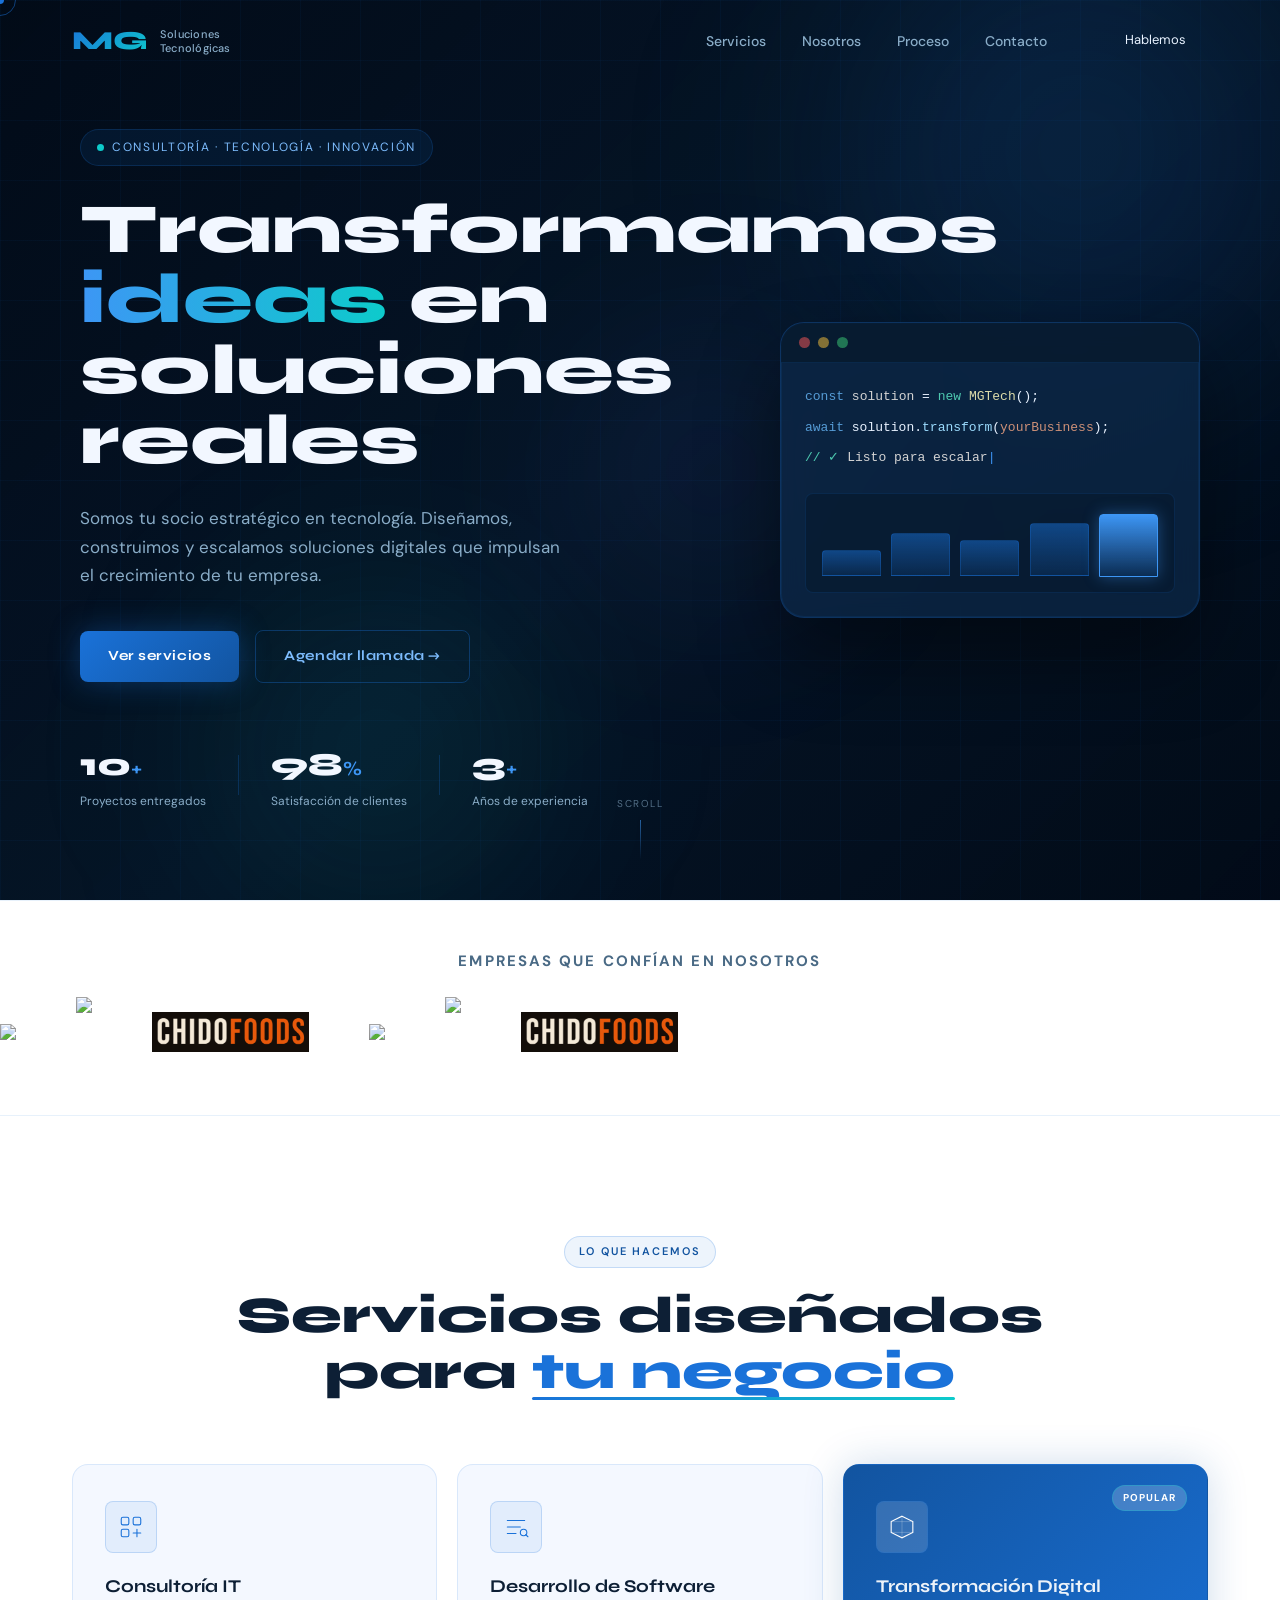
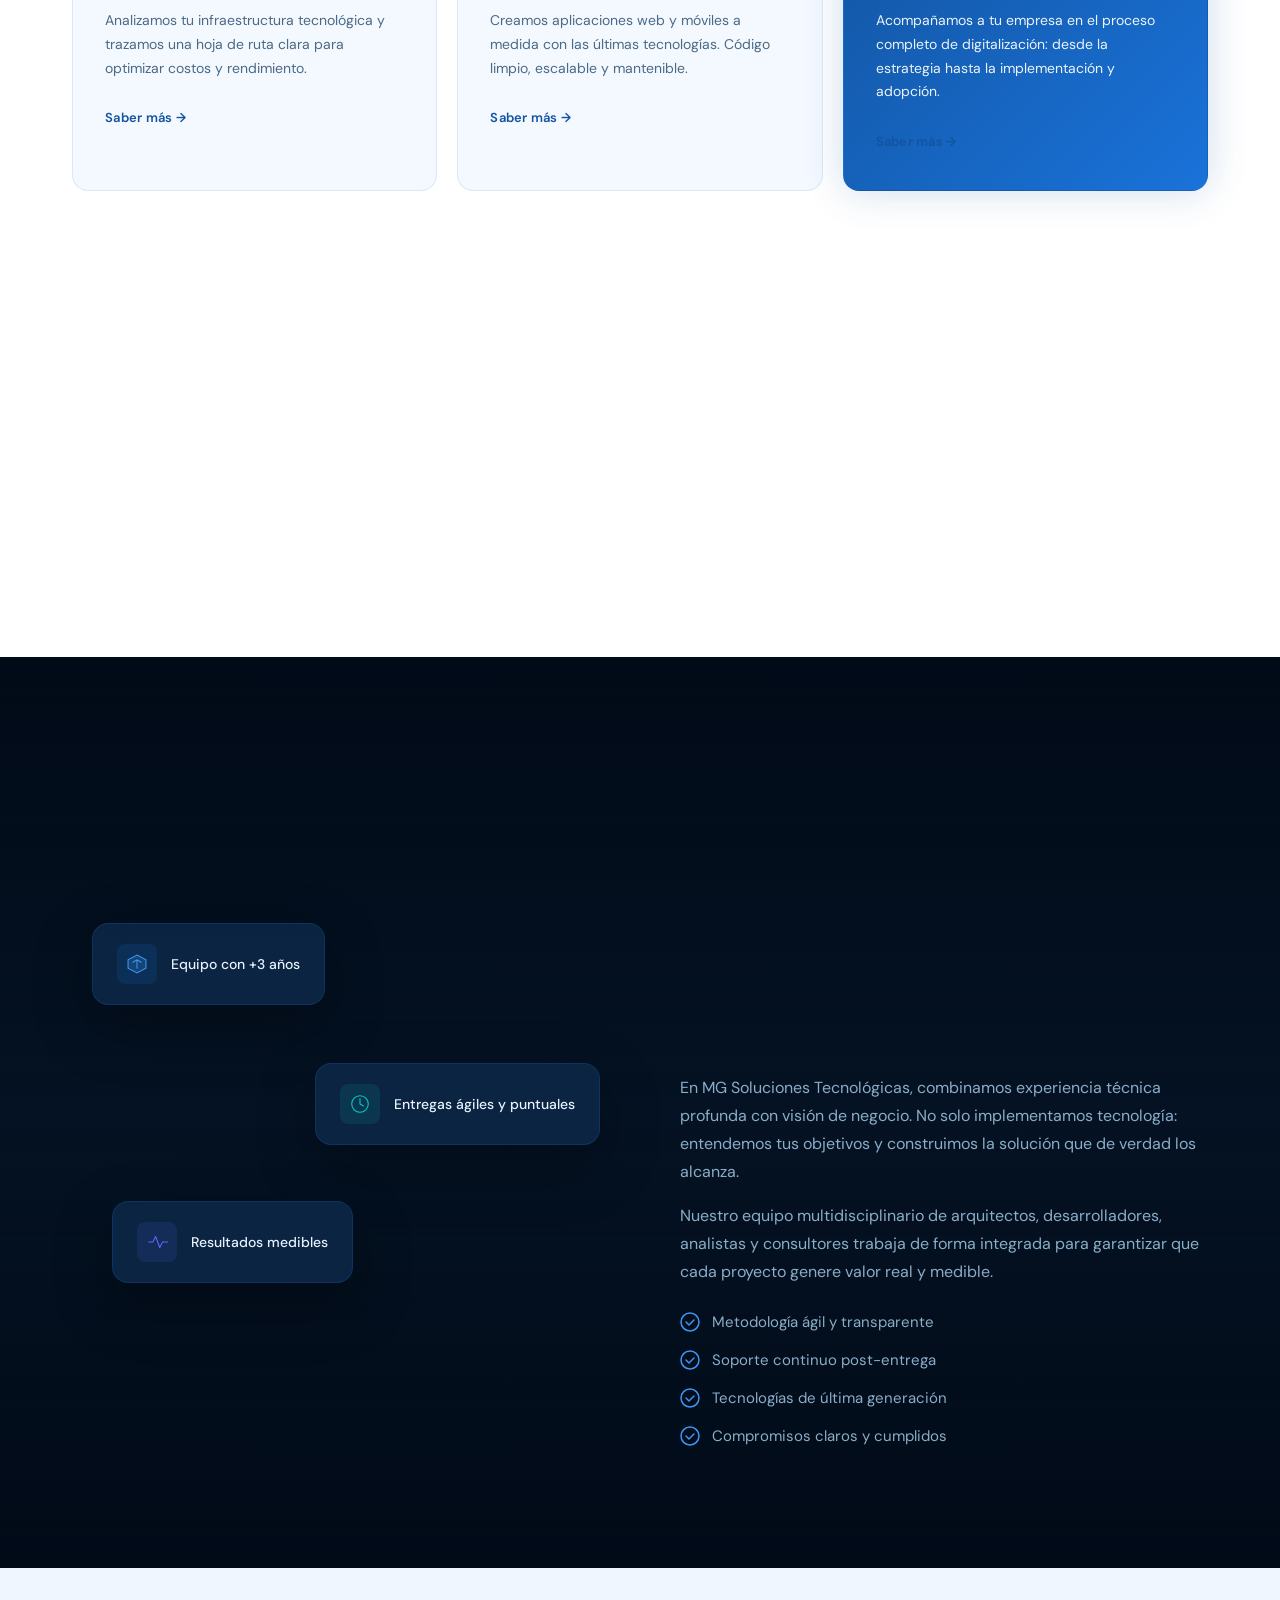
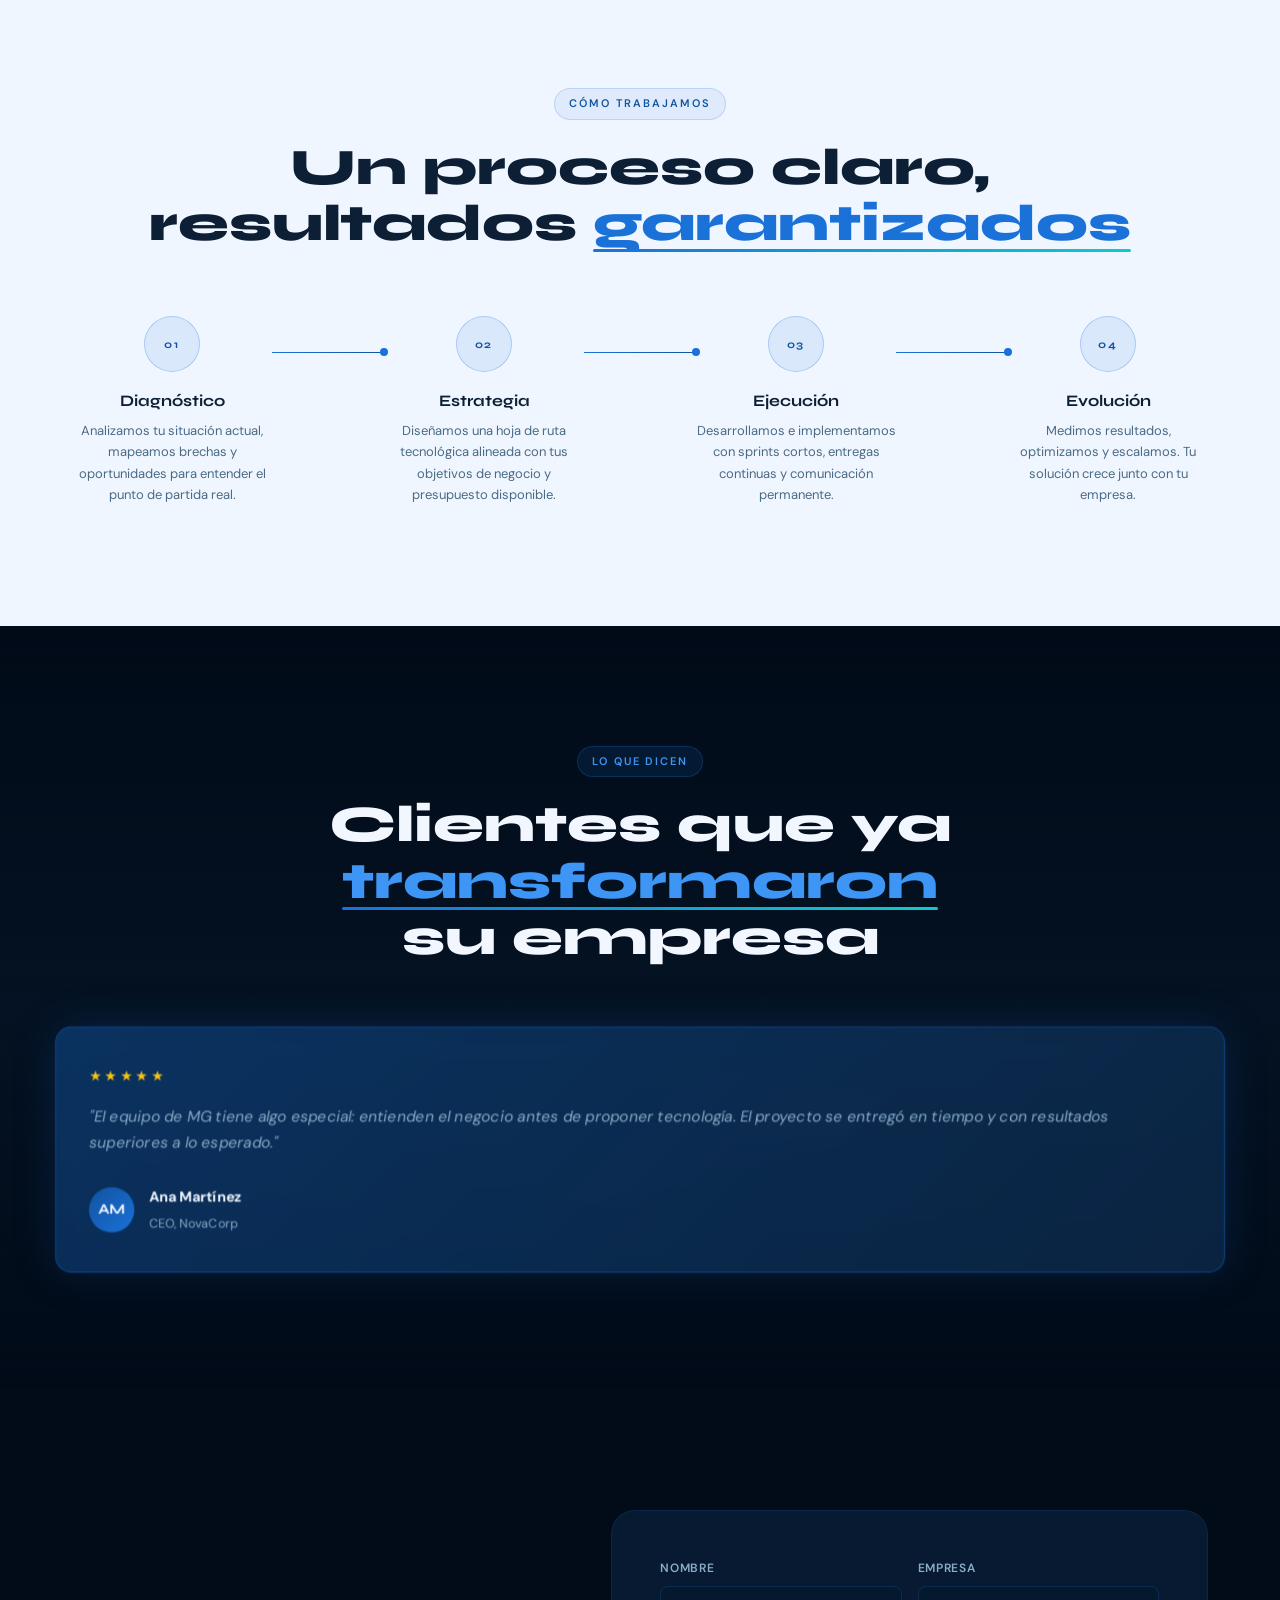
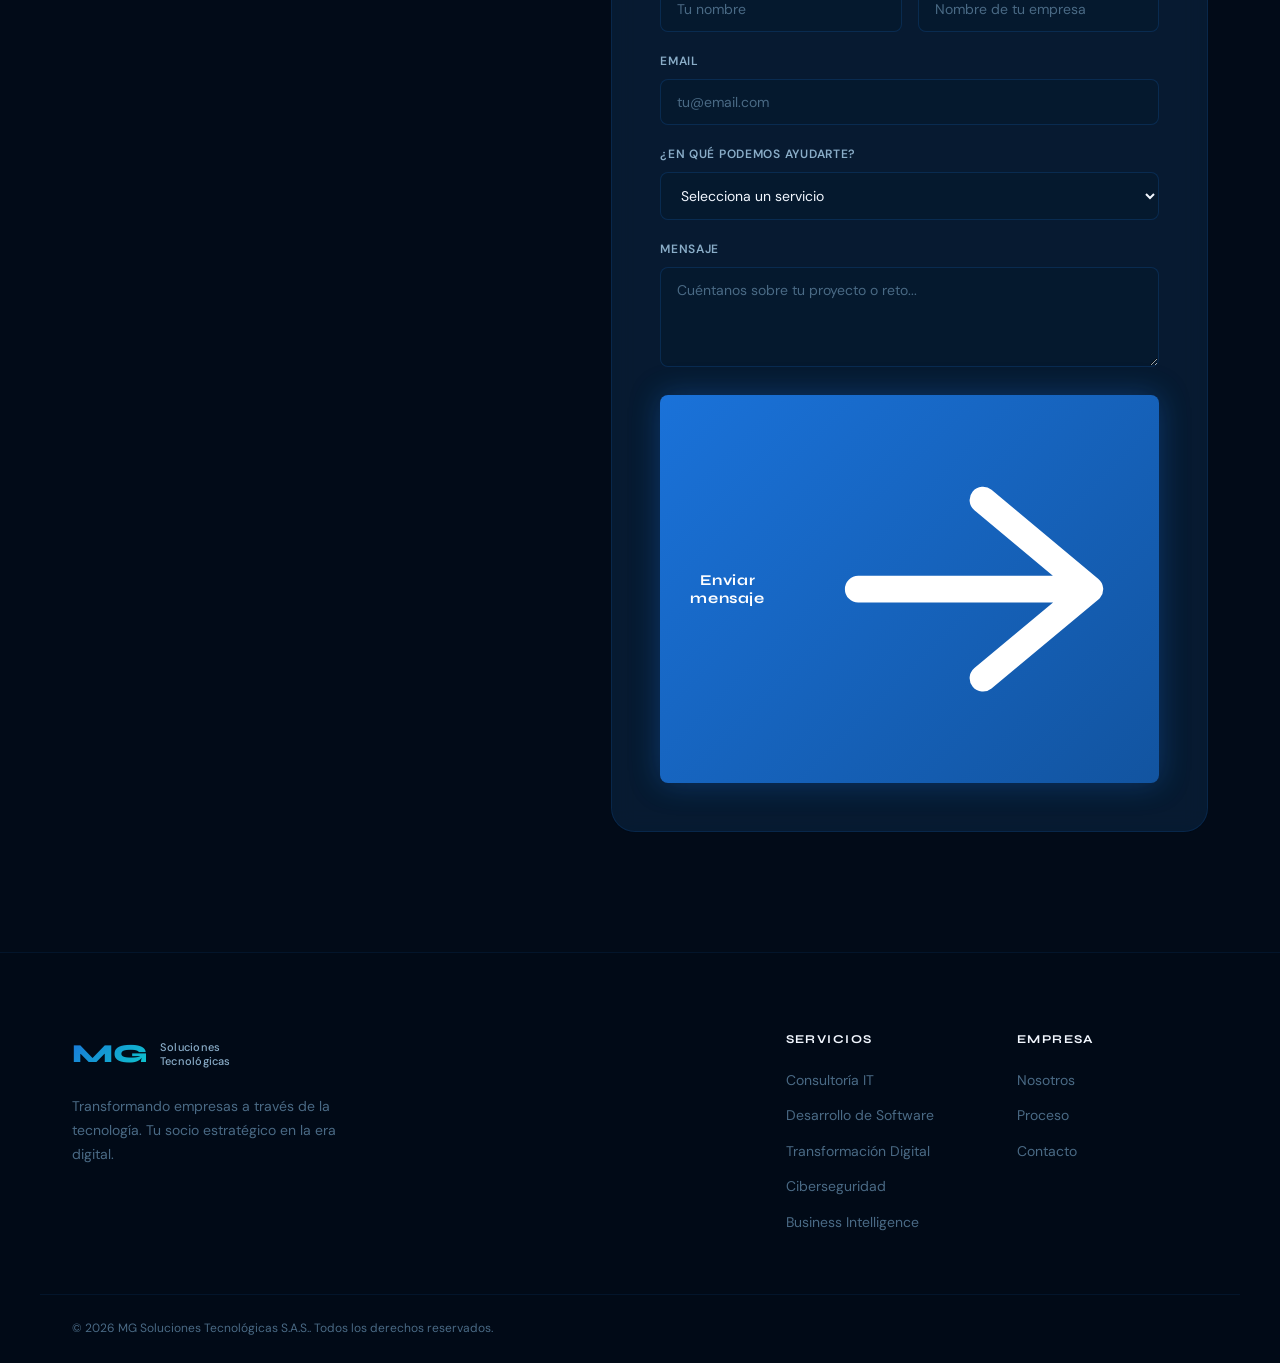
==== commit 31fd8601: "Actualización" ====
--- a/index.html
+++ b/index.html
@@ -4,279 +4,587 @@
 <head>
   <meta charset="UTF-8" />
   <meta name="viewport" content="width=device-width, initial-scale=1.0" />
-  <title>MG Soluciones Tecnológicas S.A.S.</title>
-  <link rel="preconnect" href="https://fonts.googleapis.com" />
-  <link rel="preconnect" href="https://fonts.gstatic.com" crossorigin />
+  <title>MG Soluciones Tecnológicas</title>
+  <link rel="stylesheet" href="styles.css" />
+  <link rel="preconnect" href="https://fonts.googleapis.com">
   <link
-    href="https://fonts.googleapis.com/css2?family=Lora:ital,wght@0,400;0,600;0,700;1,400&family=Outfit:wght@300;400;500;600;700&display=swap"
-    rel="stylesheet" />
-  <link rel="stylesheet" href="styles.css" />
+    href="https://fonts.googleapis.com/css2?family=Syne:wght@400;600;700;800&family=DM+Sans:wght@300;400;500&display=swap"
+    rel="stylesheet">
 </head>
 
 <body>
 
+  <!-- CURSOR -->
+  <div class="cursor" id="cursor"></div>
+  <div class="cursor-follower" id="cursorFollower"></div>
+
   <!-- NAV -->
-  <nav id="navbar">
-    <a href="#" class="nav-logo">
-      <img src="https://i.imgur.com/placeholder.png" alt="MG Logo" id="logo-img" onerror="this.style.display='none'" />
-      MG Soluciones Tecnológicas
-    </a>
-    <ul class="nav-links" id="navLinks">
-      <li><a href="#servicios">Servicios</a></li>
-      <li><a href="#clientes">Clientes</a></li>
-      <li><a href="#nosotros">Nosotros</a></li>
-      <li><a href="#contacto">Contacto</a></li>
+  <nav class="nav" id="nav">
+    <div class="nav-inner">
+      <a href="#" class="nav-logo">
+        <span class="logo-mg">MG</span>
+        <span class="logo-text">Soluciones<br>Tecnológicas</span>
+      </a>
+      <ul class="nav-links">
+        <li><a href="#servicios">Servicios</a></li>
+        <li><a href="#nosotros">Nosotros</a></li>
+        <li><a href="#proceso">Proceso</a></li>
+        <li><a href="#contacto">Contacto</a></li>
+      </ul>
+      <a href="#contacto" class="nav-cta">Hablemos</a>
+      <button class="burger" id="burger" aria-label="Menú">
+        <span></span><span></span><span></span>
+      </button>
+    </div>
+  </nav>
+
+  <!-- MOBILE MENU -->
+  <div class="mobile-menu" id="mobileMenu">
+    <ul>
+      <li><a href="#servicios" class="mm-link">Servicios</a></li>
+      <li><a href="#nosotros" class="mm-link">Nosotros</a></li>
+      <li><a href="#proceso" class="mm-link">Proceso</a></li>
+      <li><a href="#contacto" class="mm-link">Contacto</a></li>
     </ul>
-    <a href="#contacto" class="btn-nav">Hablemos →</a>
-    <div class="hamburger" id="hamburger" onclick="toggleMenu()">
-      <span></span><span></span><span></span>
-    </div>
-  </nav>
+  </div>
 
   <!-- HERO -->
-  <section id="hero">
-    <div class="hero-dots"></div>
-    <div class="hero-bg-shape"></div>
+  <section class="hero" id="inicio">
+    <!-- VIDEO DE FONDO (YouTube embed, tecnología/data center) -->
+    <div class="hero-video-wrap">
+      <video class="hero-video" autoplay muted loop playsinline>
+        <source src="video.mp4" type="video/mp4">
+        Tu navegador no soporta video HTML5.
+      </video>
+    </div>
+    <div class="hero-video-overlay"></div>
+
+    <div class="hero-bg">
+      <div class="grid-overlay"></div>
+      <div class="orb orb1"></div>
+      <div class="orb orb2"></div>
+      <div class="orb orb3"></div>
+    </div>
     <div class="hero-content">
-      <div class="hero-badge">
-        <span></span> Consultoría · Seguridad · Tecnología
-      </div>
-      <h1>Soluciones tecnológicas para <em>crecer sin límites</em></h1>
-      <p class="hero-sub">
-        En MG Soluciones Tecnológicas ayudamos a las empresas a transformar
-        su infraestructura digital con consultoría experta, seguridad robusta
-        y soporte confiable.
+      <div class="hero-badge reveal">
+        <span class="badge-dot"></span>
+        Consultoría · Tecnología · Innovación
+      </div>
+      <h1 class="hero-title reveal">
+        Transformamos<br>
+        <em>ideas</em> en<br>
+        soluciones reales
+      </h1>
+      <p class="hero-sub reveal">
+        Somos tu socio estratégico en tecnología. Diseñamos, construimos y escalamos
+        soluciones digitales que impulsan el crecimiento de tu empresa.
       </p>
-      <div class="hero-ctas">
-        <a href="#servicios" class="btn-primary">Ver servicios</a>
-        <a href="#contacto" class="btn-outline">Contactar ahora</a>
-      </div>
-      <div class="hero-stats">
-        <div class="stat-item">
-          <div class="stat-num">+5</div>
-          <div class="stat-label">Años de experiencia</div>
-        </div>
-        <div class="stat-item">
-          <div class="stat-num">100%</div>
-          <div class="stat-label">Compromiso con el cliente</div>
-        </div>
-        <div class="stat-item">
-          <div class="stat-num">5</div>
-          <div class="stat-label">Líneas de servicio</div>
+      <div class="hero-actions reveal">
+        <a href="#servicios" class="btn btn-primary">Ver servicios</a>
+        <a href="#contacto" class="btn btn-ghost">Agendar llamada →</a>
+      </div>
+      <div class="hero-stats reveal">
+        <div class="stat">
+          <span class="stat-num" data-target="10">0</span><span class="stat-unit">+</span>
+          <span class="stat-label">Proyectos entregados</span>
+        </div>
+        <div class="stat-divider"></div>
+        <div class="stat">
+          <span class="stat-num" data-target="98">0</span><span class="stat-unit">%</span>
+          <span class="stat-label">Satisfacción de clientes</span>
+        </div>
+        <div class="stat-divider"></div>
+        <div class="stat">
+          <span class="stat-num" data-target="3">0</span><span class="stat-unit">+</span>
+          <span class="stat-label">Años de experiencia</span>
+        </div>
+      </div>
+    </div>
+    <div class="hero-visual reveal">
+      <div class="device-mockup">
+        <div class="device-screen">
+          <div class="screen-header">
+            <span></span><span></span><span></span>
+          </div>
+          <div class="screen-body">
+            <div class="code-line"><span class="c-blue">const</span> <span class="c-white">solution</span> = <span
+                class="c-green">new</span> <span class="c-yellow">MGTech</span>();</div>
+            <div class="code-line"><span class="c-blue">await</span> solution.<span
+                class="c-cyan">transform</span>(<span class="c-orange">yourBusiness</span>);</div>
+            <div class="code-line typing"><span class="c-green">// ✓ </span><span class="c-white">Listo para
+                escalar</span><span class="cursor-blink">|</span></div>
+            <div class="screen-graph">
+              <div class="graph-bar" style="--h:40%"></div>
+              <div class="graph-bar" style="--h:65%"></div>
+              <div class="graph-bar" style="--h:55%"></div>
+              <div class="graph-bar" style="--h:80%"></div>
+              <div class="graph-bar active" style="--h:95%"></div>
+            </div>
+          </div>
+        </div>
+      </div>
+    </div>
+    <div class="scroll-indicator">
+      <span>Scroll</span>
+      <div class="scroll-line"></div>
+    </div>
+  </section>
+
+  <!-- LOGOS / CLIENTES -->
+  <section class="clients">
+    <div class="clients-inner">
+      <p class="clients-label"><strong>Empresas que confían en nosotros</strong></p>
+      <div class="logos-track">
+        <div class="logos-slide">
+          <span class="logo-item">
+            <img src="https://static.wixstatic.com/media/c84b7b_5f7bb460d4fc462490306b2841720435~mv2.png/v1/fill/w_217,h_56,al_c,q_85,usm_0.66_1.00_0.01,enc_avif,quality_auto/c84b7b_5f7bb460d4fc462490306b2841720435~mv2.png" />
+          </span>
+
+          <!-- ▼ LOGO 2 — Reemplaza con tu imagen -->
+          <span class="logo-item">
+            <img class="logo-transfiriendo" src="https://alianzasinertic.org/wp-content/uploads/2024/09/transfiriendo.png"  />
+          </span>
+
+          <!-- ▼ LOGO 3 — Reemplaza con tu imagen -->
+          <span class="logo-item">
+            <img class="logo-chidofoods" src="chido_foods.png" />
+          </span>
+          <!--
+           ▼ LOGO 4 — Reemplaza con tu imagen
+          <span class="logo-item logo-placeholder">
+            <img src="" alt="Empresa 4" class="logo-img" style="display:none" />
+            Empresa<strong> 4</strong>
+          </span>
+
+          ▼ LOGO 5 — Reemplaza con tu imagen
+          <span class="logo-item logo-placeholder">
+            <img src="" alt="Empresa 5" class="logo-img" style="display:none" />
+            Empresa<strong> 5</strong>
+          </span>
+
+          ▼ LOGO 6 — Reemplaza con tu imagen 
+          <span class="logo-item logo-placeholder">
+            <img src="" alt="Empresa 6" class="logo-img" style="display:none" />
+            Empresa<strong> 6</strong>
+          </span>
+          -->
+
+          <!-- ══ DUPLICADO PARA SCROLL INFINITO (copia los mismos logos aquí abajo) ══ -->
+          <span class="logo-item">
+            <img src="https://static.wixstatic.com/media/c84b7b_5f7bb460d4fc462490306b2841720435~mv2.png/v1/fill/w_217,h_56,al_c,q_85,usm_0.66_1.00_0.01,enc_avif,quality_auto/c84b7b_5f7bb460d4fc462490306b2841720435~mv2.png" />
+          </span>
+          <span class="logo-item">
+            <img class="logo-transfiriendo" src="https://alianzasinertic.org/wp-content/uploads/2024/09/transfiriendo.png" />
+          </span>
+          <span class="logo-item">
+            <img class="logo-chidofoods" src="chido_foods.png" />
+          </span>
+          <!--
+          <span class="logo-item logo-placeholder">Empresa<strong> 4</strong></span>
+          <span class="logo-item logo-placeholder">Empresa<strong> 5</strong></span>
+          <span class="logo-item logo-placeholder">Empresa<strong> 6</strong></span>
+          -->
         </div>
       </div>
     </div>
   </section>
 
   <!-- SERVICIOS -->
-  <section id="servicios">
-    <div class="services-header reveal">
-      <span class="section-label">Lo que hacemos</span>
-      <h2>Nuestros <em>Servicios</em></h2>
-      <p class="section-intro">Ofrecemos soluciones integrales para que su empresa opere con seguridad, eficiencia y
-        tecnología de punta.</p>
-    </div>
-    <div class="services-grid">
-      <div class="service-card reveal">
-        <div class="service-icon">🔍</div>
-        <div class="service-title">Consultoría en Tecnología</div>
-        <p class="service-desc">Evaluamos su infraestructura tecnológica y proponemos mejoras orientadas a optimizar el
-          rendimiento, reducir riesgos y mejorar la productividad.</p>
-      </div>
-      <div class="service-card reveal">
-        <div class="service-icon">🔐</div>
-        <div class="service-title">Seguridad de la Información</div>
-        <p class="service-desc">Apoyamos la implementación de controles de seguridad, identificación de riesgos y
-          fortalecimiento de la protección de la información.</p>
-      </div>
-      <div class="service-card reveal">
-        <div class="service-icon">🛠️</div>
-        <div class="service-title">Soporte Técnico Empresarial</div>
-        <p class="service-desc">Brindamos soporte técnico remoto y presencial para garantizar la continuidad de sus
-          operaciones sin interrupciones.</p>
-      </div>
-      <div class="service-card reveal">
-        <div class="service-icon">💻</div>
-        <div class="service-title">Venta de Equipos Tecnológicos</div>
-        <p class="service-desc">Ofrecemos equipos de cómputo, periféricos y soluciones tecnológicas adaptadas a las
-          necesidades específicas de su empresa.</p>
-      </div>
-      <div class="service-card reveal">
-        <div class="service-icon">⚙️</div>
-        <div class="service-title">Software a Medida</div>
-        <p class="service-desc">Optimizamos procesos y creamos software adaptado exactamente a las necesidades de su
-          negocio, desde aplicaciones web hasta sistemas de gestión.</p>
-      </div>
-    </div>
-  </section>
-
-  <!-- CLIENTES -->
-  <section id="clientes">
-    <div class="clients-header reveal">
-      <span class="section-label">Empresas que confían en nosotros</span>
-      <h2>Nuestros <em>Clientes</em></h2>
-      <p class="section-intro">Hemos tenido el honor de acompañar a estas empresas en su transformación digital.</p>
-    </div>
-    <div class="clients-grid reveal">
-      <div class="client-card">
-        <div class="client-placeholder">
-          <img
-            src="https://static.wixstatic.com/media/c84b7b_5f7bb460d4fc462490306b2841720435~mv2.png/v1/fill/w_434,h_112,al_c,q_85,usm_0.66_1.00_0.01,enc_avif,quality_auto/c84b7b_5f7bb460d4fc462490306b2841720435~mv2.png"
-            alt="Logo cliente 1" class="client-logo">
-        </div>
-      </div>
-      <div class="client-card">
-        <div class="client-placeholder">
-          <img
-            src="https://www.tucarpeta.com/colombia/assets/logos/transfiriendo-logo.png"
-            alt="Logo cliente 1" class="client-logo">
-        </div>
-      </div>
-    </div>
-    <p class="clients-note reveal">¿Quiere unirse a nuestra lista de clientes satisfechos? <a href="#contacto"
-        style="color:var(--mid-blue); text-decoration:none; font-weight:500;">Contáctenos hoy →</a></p>
-  </section>
-
-  <!-- POR QUÉ NOSOTROS -->
-  <section id="nosotros">
-    <div class="why-inner">
-      <div class="why-visual reveal">
-        <div class="why-card-big">
-          <p>Tecnología que <em>resuelve</em>, no que complica.</p>
-        </div>
-        <div class="why-card-small">
-          <div class="why-card-small-title">Satisfacción garantizada</div>
-          <div class="why-card-small-num">100%</div>
-          <p>Compromiso total con cada proyecto</p>
-        </div>
-      </div>
-      <div class="reveal">
-        <span class="section-label">¿Por qué elegirnos?</span>
-        <h2>Expertos que <em>entienden</em> su negocio</h2>
-        <ul class="why-list">
-          <li class="why-item">
-            <div class="why-check">✓</div>
-            <div class="why-item-text">
-              <strong>Enfoque personalizado</strong>
-              <span>Cada empresa es distinta. Adaptamos las soluciones a su contexto real, no a plantillas
-                genéricas.</span>
-            </div>
+  <section class="servicios" id="servicios">
+    <div class="container">
+      <div class="section-header">
+        <span class="section-tag">Lo que hacemos</span>
+        <h2 class="section-title reveal">Servicios diseñados<br>para <em>tu negocio</em></h2>
+      </div>
+      <div class="services-grid">
+
+        <div class="service-card reveal" data-index="0">
+          <div class="service-icon">
+            <svg viewBox="0 0 48 48" fill="none">
+              <rect x="6" y="6" width="14" height="14" rx="3" stroke="currentColor" stroke-width="2" />
+              <rect x="28" y="6" width="14" height="14" rx="3" stroke="currentColor" stroke-width="2" />
+              <rect x="6" y="28" width="14" height="14" rx="3" stroke="currentColor" stroke-width="2" />
+              <path d="M35 28v14M28 35h14" stroke="currentColor" stroke-width="2" stroke-linecap="round" />
+            </svg>
+          </div>
+          <h3>Consultoría IT</h3>
+          <p>Analizamos tu infraestructura tecnológica y trazamos una hoja de ruta clara para optimizar costos y
+            rendimiento.</p>
+          <a href="#contacto" class="service-link">Saber más →</a>
+        </div>
+
+        <div class="service-card reveal" data-index="1">
+          <div class="service-icon">
+            <svg viewBox="0 0 48 48" fill="none">
+              <path d="M8 12h32M8 24h24M8 36h16" stroke="currentColor" stroke-width="2" stroke-linecap="round" />
+              <circle cx="38" cy="34" r="6" stroke="currentColor" stroke-width="2" />
+              <path d="M42 38l4 4" stroke="currentColor" stroke-width="2" stroke-linecap="round" />
+            </svg>
+          </div>
+          <h3>Desarrollo de Software</h3>
+          <p>Creamos aplicaciones web y móviles a medida con las últimas tecnologías. Código limpio, escalable y
+            mantenible.</p>
+          <a href="#contacto" class="service-link">Saber más →</a>
+        </div>
+
+        <div class="service-card reveal featured" data-index="2">
+          <div class="featured-tag">Popular</div>
+          <div class="service-icon">
+            <svg viewBox="0 0 48 48" fill="none">
+              <path d="M24 4L44 14V34L24 44L4 34V14L24 4Z" stroke="currentColor" stroke-width="2" />
+              <path d="M24 4V44M4 14L44 14M4 34L44 34" stroke="currentColor" stroke-width="1" stroke-opacity="0.4" />
+            </svg>
+          </div>
+          <h3>Transformación Digital</h3>
+          <p>Acompañamos a tu empresa en el proceso completo de digitalización: desde la estrategia hasta la
+            implementación y adopción.</p>
+          <a href="#contacto" class="service-link">Saber más →</a>
+        </div>
+
+        <div class="service-card reveal" data-index="3">
+          <div class="service-icon">
+            <svg viewBox="0 0 48 48" fill="none">
+              <path d="M10 38C10 30 18 22 24 22C30 22 38 30 38 38" stroke="currentColor" stroke-width="2"
+                stroke-linecap="round" />
+              <circle cx="24" cy="14" r="6" stroke="currentColor" stroke-width="2" />
+              <path d="M6 38h36" stroke="currentColor" stroke-width="2" stroke-linecap="round" />
+            </svg>
+          </div>
+          <h3>Ciberseguridad</h3>
+          <p>Protegemos los activos digitales de tu empresa con auditorías, pentesting y soluciones de seguridad de
+            nivel empresarial.</p>
+          <a href="#contacto" class="service-link">Saber más →</a>
+        </div>
+
+        <div class="service-card reveal" data-index="4">
+          <div class="service-icon">
+            <svg viewBox="0 0 48 48" fill="none">
+              <path d="M6 36L14 26L20 32L28 20L34 28L42 12" stroke="currentColor" stroke-width="2"
+                stroke-linecap="round" stroke-linejoin="round" />
+              <path d="M6 6v36h36" stroke="currentColor" stroke-width="2" stroke-linecap="round" />
+            </svg>
+          </div>
+          <h3>Business Intelligence</h3>
+          <p>Convertimos tus datos en decisiones. Dashboards interactivos, reportes automatizados y análisis predictivo
+            con IA.</p>
+          <a href="#contacto" class="service-link">Saber más →</a>
+        </div>
+        <div class="service-card reveal" data-index="5">
+          <div class="service-icon">
+            <svg viewBox="0 0 48 48" fill="none">
+              <rect x="4" y="14" width="40" height="26" rx="3" stroke="currentColor" stroke-width="2" />
+              <path d="M16 14V10a2 2 0 012-2h12a2 2 0 012 2v4" stroke="currentColor" stroke-width="2" />
+              <path d="M4 24h40" stroke="currentColor" stroke-width="1" stroke-opacity="0.4" />
+              <circle cx="24" cy="31" r="3" stroke="currentColor" stroke-width="2" />
+            </svg>
+          </div>
+          <h3>Infraestructura Cloud</h3>
+          <p>Migramos y gestionamos tu infraestructura en AWS, Azure o GCP. Alta disponibilidad, escalabilidad
+            automática y costos optimizados.</p>
+          <a href="#contacto" class="service-link">Saber más →</a>
+        </div>
+
+      </div>
+    </div>
+  </section>
+
+  <!-- NOSOTROS -->
+  <section class="nosotros" id="nosotros">
+    <div class="container nosotros-grid">
+      <div class="nosotros-visual reveal">
+        <div class="about-card main-card">
+          <div class="about-icon blue">
+            <svg viewBox="0 0 32 32" fill="none">
+              <path d="M16 3L29 10V22L16 29L3 22V10L16 3Z" fill="currentColor" opacity="0.2" />
+              <path d="M16 3L29 10V22L16 29L3 22V10L16 3Z" stroke="currentColor" stroke-width="1.5" />
+              <path d="M16 10v12M10 13.5l6-3.5 6 3.5" stroke="currentColor" stroke-width="1.5" stroke-linecap="round" />
+            </svg>
+          </div>
+          <span>Equipo con +3 años</span>
+        </div>
+        <div class="about-card secondary-card">
+          <div class="about-icon teal">
+            <svg viewBox="0 0 32 32" fill="none">
+              <circle cx="16" cy="16" r="12" stroke="currentColor" stroke-width="1.5" />
+              <path d="M16 8v8l5 3" stroke="currentColor" stroke-width="1.5" stroke-linecap="round" />
+            </svg>
+          </div>
+          <span>Entregas ágiles y puntuales</span>
+        </div>
+        <div class="about-card tertiary-card">
+          <div class="about-icon indigo">
+            <svg viewBox="0 0 32 32" fill="none">
+              <path d="M4 16h6l4-8 6 16 4-8h8" stroke="currentColor" stroke-width="1.5" stroke-linecap="round"
+                stroke-linejoin="round" />
+            </svg>
+          </div>
+          <span>Resultados medibles</span>
+        </div>
+        
+      </div>
+
+      <div class="nosotros-text">
+        <span class="section-tag reveal">Quiénes somos</span>
+        <h2 class="section-title reveal">Expertos que hablan<br>tu idioma <em>tecnológico</em></h2>
+        <p class="body-text reveal">
+          En MG Soluciones Tecnológicas, combinamos experiencia técnica profunda con visión de negocio. No solo
+          implementamos tecnología: entendemos tus objetivos y construimos la solución que de verdad los alcanza.
+        </p>
+        <p class="body-text reveal">
+          Nuestro equipo multidisciplinario de arquitectos, desarrolladores, analistas y consultores trabaja de forma
+          integrada para garantizar que cada proyecto genere valor real y medible.
+        </p>
+        <ul class="about-list reveal">
+          <li>
+            <svg viewBox="0 0 20 20" fill="none">
+              <circle cx="10" cy="10" r="9" stroke="currentColor" stroke-width="1.5" />
+              <path d="M6 10l3 3 5-5" stroke="currentColor" stroke-width="1.5" stroke-linecap="round" />
+            </svg>
+            Metodología ágil y transparente
           </li>
-          <li class="why-item">
-            <div class="why-check">✓</div>
-            <div class="why-item-text">
-              <strong>Respuesta ágil</strong>
-              <span>Soporte técnico con tiempos de respuesta rápidos para que su operación no se detenga.</span>
-            </div>
+          <li>
+            <svg viewBox="0 0 20 20" fill="none">
+              <circle cx="10" cy="10" r="9" stroke="currentColor" stroke-width="1.5" />
+              <path d="M6 10l3 3 5-5" stroke="currentColor" stroke-width="1.5" stroke-linecap="round" />
+            </svg>
+            Soporte continuo post-entrega
           </li>
-          <li class="why-item">
-            <div class="why-check">✓</div>
-            <div class="why-item-text">
-              <strong>Equipo calificado</strong>
-              <span>Profesionales certificados con experiencia en consultoría, seguridad y desarrollo de
-                software.</span>
-            </div>
+          <li>
+            <svg viewBox="0 0 20 20" fill="none">
+              <circle cx="10" cy="10" r="9" stroke="currentColor" stroke-width="1.5" />
+              <path d="M6 10l3 3 5-5" stroke="currentColor" stroke-width="1.5" stroke-linecap="round" />
+            </svg>
+            Tecnologías de última generación
           </li>
-          <li class="why-item">
-            <div class="why-check">✓</div>
-            <div class="why-item-text">
-              <strong>Relaciones a largo plazo</strong>
-              <span>Nos convertimos en aliados estratégicos, no solo proveedores. Su crecimiento es nuestro
-                éxito.</span>
-            </div>
+          <li>
+            <svg viewBox="0 0 20 20" fill="none">
+              <circle cx="10" cy="10" r="9" stroke="currentColor" stroke-width="1.5" />
+              <path d="M6 10l3 3 5-5" stroke="currentColor" stroke-width="1.5" stroke-linecap="round" />
+            </svg>
+            Compromisos claros y cumplidos
           </li>
         </ul>
       </div>
     </div>
   </section>
 
+  <!-- PROCESO -->
+  <section class="proceso" id="proceso">
+    <div class="container">
+      <div class="section-header">
+        <span class="section-tag">Cómo trabajamos</span>
+        <h2 class="section-title reveal">Un proceso claro,<br>resultados <em>garantizados</em></h2>
+      </div>
+      <div class="process-steps">
+        <div class="process-step reveal">
+          <div class="step-number">01</div>
+          <div class="step-content">
+            <h3>Diagnóstico</h3>
+            <p>Analizamos tu situación actual, mapeamos brechas y oportunidades para entender el punto de partida real.
+            </p>
+          </div>
+        </div>
+        <div class="process-connector"></div>
+        <div class="process-step reveal">
+          <div class="step-number">02</div>
+          <div class="step-content">
+            <h3>Estrategia</h3>
+            <p>Diseñamos una hoja de ruta tecnológica alineada con tus objetivos de negocio y presupuesto disponible.
+            </p>
+          </div>
+        </div>
+        <div class="process-connector"></div>
+        <div class="process-step reveal">
+          <div class="step-number">03</div>
+          <div class="step-content">
+            <h3>Ejecución</h3>
+            <p>Desarrollamos e implementamos con sprints cortos, entregas continuas y comunicación permanente.</p>
+          </div>
+        </div>
+        <div class="process-connector"></div>
+        <div class="process-step reveal">
+          <div class="step-number">04</div>
+          <div class="step-content">
+            <h3>Evolución</h3>
+            <p>Medimos resultados, optimizamos y escalamos. Tu solución crece junto con tu empresa.</p>
+          </div>
+        </div>
+      </div>
+    </div>
+  </section>
+
+  <!-- TESTIMONIOS -->
+  <section class="testimonios">
+    <div class="container">
+      <div class="section-header">
+        <span class="section-tag">Lo que dicen</span>
+        <h2 class="section-title reveal">Clientes que ya <em>transformaron</em><br>su empresa</h2>
+      </div>
+      <!--
+      <div class="testi-grid">
+        <div class="testi-card reveal">
+          <div class="testi-stars">★★★★★</div>
+          <p>"MG Soluciones transformó por completo nuestra infraestructura. Redujimos costos en un 40% y triplicamos la
+            velocidad de nuestros sistemas."</p>
+          <div class="testi-author">
+            <div class="testi-avatar">CR</div>
+            <div>
+              <strong>Carlos Ramírez</strong>
+              <span>CTO, FinTechPro</span>
+            </div>
+          </div>
+        </div>
+        -->
+        <div class="testi-card reveal featured-testi">
+          <div class="testi-stars">★★★★★</div>
+          <p>"El equipo de MG tiene algo especial: entienden el negocio antes de proponer tecnología. El proyecto se
+            entregó en tiempo y con resultados superiores a lo esperado."</p>
+          <div class="testi-author">
+            <div class="testi-avatar">AM</div>
+            <div>
+              <strong>Ana Martínez</strong>
+              <span>CEO, NovaCorp</span>
+            </div>
+          </div>
+        </div>
+        <!--
+        <div class="testi-card reveal">
+          <div class="testi-stars">★★★★★</div>
+          <p>"Implementaron nuestro dashboard de BI en 6 semanas. Ahora tomamos decisiones basadas en datos reales.
+            Increíble la diferencia."</p>
+          <div class="testi-author">
+            <div class="testi-avatar">JP</div>
+            <div>
+              <strong>Jorge Pereira</strong>
+              <span>Director, ApexData</span>
+            </div>
+          </div>
+        </div>
+        -->
+      </div>
+    </div>
+  </section>
+
   <!-- CONTACTO -->
-  <section id="contacto">
-    <div class="contact-inner">
-      <div class="contact-left reveal">
-        <span class="section-label">Hablemos</span>
-        <h2>¿Listo para <em>transformar</em> su empresa?</h2>
-        <p class="section-intro">
-          Cuéntenos su proyecto o necesidad y un experto de nuestro equipo
-          se pondrá en contacto con usted en menos de 24 horas.
-        </p>
-        <div class="contact-info">
-          <div class="contact-info-item">
-            <div class="contact-info-icon">✉️</div>
-            <a href="mailto:iamartinezg@mgserviciosti.com">iamartinezg@mgserviciosti.com</a>
-          </div>
-          <div class="contact-info-item">
-            <div class="contact-info-icon">🌐</div>
-            <span style="color:rgba(255,255,255,.75); font-size:.95rem;">MG Soluciones Tecnológicas S.A.S.</span>
-          </div>
-          <div class="contact-info-item">
-            <div class="contact-info-icon">📍</div>
-            <span style="color:rgba(255,255,255,.75); font-size:.95rem;">Colombia</span>
-          </div>
-        </div>
-      </div>
-      <div class="contact-form reveal">
-        <h3>Envíenos un mensaje</h3>
-        <div id="formContent">
+  <section class="contacto" id="contacto">
+    <div class="container">
+      <div class="contact-wrapper">
+        <div class="contact-info reveal">
+          <span class="section-tag">Hablemos</span>
+          <h2 class="section-title">¿Listo para dar el<br>siguiente <em>paso</em>?</h2>
+          <p>Cuéntanos tu reto. En menos de 24 horas te respondemos con una propuesta inicial sin costo.</p>
+          <div class="contact-details">
+            <div class="contact-item">
+              <svg viewBox="0 0 24 24" fill="none">
+                <path d="M3 8l9 6 9-6M5 6h14a2 2 0 012 2v8a2 2 0 01-2 2H5a2 2 0 01-2-2V8a2 2 0 012-2z"
+                  stroke="currentColor" stroke-width="1.5" stroke-linecap="round" />
+              </svg>
+              <a href="mailto:iamartinezg@mgserviciosti.com">iamartinezg@mgserviciosti.com</a>
+            </div>
+            <div class="contact-item">
+              <svg viewBox="0 0 24 24" fill="none">
+                <path d="M5 4h4l2 5-2.5 1.5a11 11 0 005 5L15 13l5 2v4a2 2 0 01-2 2A16 16 0 013 6a2 2 0 012-2z"
+                  stroke="currentColor" stroke-width="1.5" stroke-linecap="round" />
+              </svg>
+              +57 313 8039679
+            </div>
+            <div class="contact-item">
+              <svg viewBox="0 0 24 24" fill="none">
+                <circle cx="12" cy="12" r="9" stroke="currentColor" stroke-width="1.5" />
+                <path d="M12 6v6l4 2" stroke="currentColor" stroke-width="1.5" stroke-linecap="round" />
+              </svg>
+              Bogotá, Colombia
+            </div>
+          </div>
+        </div>
+
+        <form class="contact-form reveal" id="contactForm">
           <div class="form-row">
             <div class="form-group">
               <label>Nombre</label>
-              <input type="text" id="fname" placeholder="Su nombre" />
+              <input type="text" placeholder="Tu nombre" required />
             </div>
             <div class="form-group">
               <label>Empresa</label>
-              <input type="text" id="fcompany" placeholder="Nombre de la empresa" />
-            </div>
-          </div>
-          <div class="form-row" style="margin-top:14px;">
-            <div class="form-group">
-              <label>Correo electrónico</label>
-              <input type="email" id="femail" placeholder="correo@empresa.com" />
-            </div>
-            <div class="form-group">
-              <label>Teléfono</label>
-              <input type="tel" id="fphone" placeholder="+57 300 000 0000" />
-            </div>
-          </div>
-          <div class="form-row" style="margin-top:14px;">
-            <div class="form-group full">
-              <label>Servicio de interés</label>
-              <select id="fservice">
-                <option value="">Seleccione un servicio…</option>
-                <option>Consultoría en Tecnología</option>
-                <option>Seguridad de la Información</option>
-                <option>Soporte Técnico Empresarial</option>
-                <option>Venta de Equipos Tecnológicos</option>
-                <option>Software a Medida</option>
-                <option>Otro / Varios</option>
-              </select>
-            </div>
-          </div>
-          <div class="form-row" style="margin-top:14px;">
-            <div class="form-group full">
-              <label>Mensaje</label>
-              <textarea id="fmsg" placeholder="Cuéntenos brevemente su necesidad o proyecto…"></textarea>
-            </div>
-          </div>
-          <button class="form-submit" onclick="submitForm()">Enviar mensaje →</button>
-        </div>
-        <div class="form-success" id="formSuccess">
-          <div class="checkmark">✅</div>
-          <strong>¡Mensaje recibido!</strong>
-          <p>Gracias por contactarnos. Un asesor se comunicará con usted pronto.</p>
-        </div>
+              <input type="text" placeholder="Nombre de tu empresa" />
+            </div>
+          </div>
+          <div class="form-group">
+            <label>Email</label>
+            <input type="email" placeholder="tu@email.com" required />
+          </div>
+          <div class="form-group">
+            <label>¿En qué podemos ayudarte?</label>
+            <select>
+              <option value="">Selecciona un servicio</option>
+              <option>Consultoría IT</option>
+              <option>Desarrollo de Software</option>
+              <option>Transformación Digital</option>
+              <option>Ciberseguridad</option>
+              <option>Business Intelligence</option>
+              <option>Infraestructura Cloud</option>
+              <option>Otro</option>
+            </select>
+          </div>
+          <div class="form-group">
+            <label>Mensaje</label>
+            <textarea rows="4" placeholder="Cuéntanos sobre tu proyecto o reto..."></textarea>
+          </div>
+          <button type="submit" class="btn btn-primary full-btn">
+            <span>Enviar mensaje</span>
+            <svg viewBox="0 0 20 20" fill="none">
+              <path d="M4 10h12M11 5l6 5-6 5" stroke="currentColor" stroke-width="1.5" stroke-linecap="round"
+                stroke-linejoin="round" />
+            </svg>
+          </button>
+          <div class="form-success" id="formSuccess">
+            <svg viewBox="0 0 24 24" fill="none">
+              <circle cx="12" cy="12" r="10" stroke="currentColor" stroke-width="1.5" />
+              <path d="M8 12l3 3 5-5" stroke="currentColor" stroke-width="1.5" stroke-linecap="round" />
+            </svg>
+            ¡Mensaje enviado! Te contactaremos pronto.
+          </div>
+        </form>
       </div>
     </div>
   </section>
 
   <!-- FOOTER -->
-  <footer>
-    <div class="footer-logo">MG Soluciones Tecnológicas S.A.S.</div>
-    <p>© 2026 — Todos los derechos reservados</p>
-    <p>Contacto: <a href="mailto:iamartinezg@mgserviciosti.com">iamartinezg@mgserviciosti.com</a></p>
+  <footer class="footer">
+    <div class="container footer-inner">
+      <div class="footer-brand">
+        <a href="#" class="nav-logo">
+          <span class="logo-mg">MG</span>
+          <span class="logo-text">Soluciones<br>Tecnológicas</span>
+        </a>
+        <p>Transformando empresas a través de la tecnología. Tu socio estratégico en la era digital.</p>
+      </div>
+      <div class="footer-links">
+        <div class="footer-col">
+          <h4>Servicios</h4>
+          <ul>
+            <li><a href="#servicios">Consultoría IT</a></li>
+            <li><a href="#servicios">Desarrollo de Software</a></li>
+            <li><a href="#servicios">Transformación Digital</a></li>
+            <li><a href="#servicios">Ciberseguridad</a></li>
+            <li><a href="#servicios">Business Intelligence</a></li>
+          </ul>
+        </div>
+        <div class="footer-col">
+          <h4>Empresa</h4>
+          <ul>
+            <li><a href="#nosotros">Nosotros</a></li>
+            <li><a href="#proceso">Proceso</a></li>
+            <li><a href="#contacto">Contacto</a></li>
+          </ul>
+        </div>
+      </div>
+    </div>
+    <div class="footer-bottom">
+      <p>© 2026 MG Soluciones Tecnológicas S.A.S.. Todos los derechos reservados.</p>
+    </div>
   </footer>
-
-  <script src="script.js"></script>
+  <script src="main.js"></script>
 </body>
 
 </html>
--- a/styles.css
+++ b/styles.css
@@ -1,955 +1,1153 @@
-    :root {
-      --bg-primary: #0f1923;
-      --bg-section: #1a2d45;
-      --bg-card: #2a4a6e;
-      --accent: #3d7abf;
-      --accent-light: #5b9bd5;
-      --text-main: #c8d8e8;
-      --text-mid: #8aaac8;
-      --text-muted: #567090;
-      --border: rgba(61, 122, 191, .2);
-      --border-hover: rgba(91, 155, 213, .4);
-      --white: #ffffff;
-    }
-
-    *,
-    *::before,
-    *::after {
-      box-sizing: border-box;
-      margin: 0;
-      padding: 0;
-    }
-
-    html {
-      scroll-behavior: smooth;
-    }
-
-    body {
-      font-family: 'Outfit', sans-serif;
-      color: var(--text-main);
-      background: var(--bg-primary);
-      overflow-x: hidden;
-    }
-
-    /* ── NAV ── */
-    nav {
-      position: fixed;
-      top: 0;
-      left: 0;
-      right: 0;
-      z-index: 100;
-      display: flex;
-      align-items: center;
-      justify-content: space-between;
-      padding: 0 5%;
-      height: 72px;
-      background: rgba(15, 25, 35, 0.92);
-      backdrop-filter: blur(16px);
-      border-bottom: 1px solid var(--border);
-      transition: box-shadow .3s;
-    }
-
-    nav.scrolled {
-      box-shadow: 0 4px 32px rgba(0, 0, 0, .5);
-    }
-
-    .nav-logo {
-      display: flex;
-      align-items: center;
-      gap: 10px;
-      font-family: 'Lora', serif;
-      font-weight: 700;
-      font-size: 1.05rem;
-      color: var(--white);
-      text-decoration: none;
-    }
-
-    .nav-logo img {
-      height: 36px;
-      object-fit: contain;
-      filter: brightness(0) invert(1);
-    }
-
-    .nav-links {
-      display: flex;
-      align-items: center;
-      gap: 36px;
-      list-style: none;
-    }
-
-    .nav-links a {
-      font-size: .9rem;
-      font-weight: 500;
-      color: var(--text-mid);
-      text-decoration: none;
-      position: relative;
-      transition: color .2s;
-    }
-
-    .nav-links a::after {
-      content: '';
-      position: absolute;
-      bottom: -4px;
-      left: 0;
-      width: 0;
-      height: 2px;
-      background: var(--accent-light);
-      border-radius: 2px;
-      transition: width .25s;
-    }
-
-    .nav-links a:hover {
-      color: var(--white);
-    }
-
-    .nav-links a:hover::after {
-      width: 100%;
-    }
-
-    .btn-nav {
-      padding: 9px 22px;
-      background: var(--accent);
-      color: var(--white);
-      border-radius: 8px;
-      font-weight: 600;
-      font-size: .88rem;
-      text-decoration: none;
-      transition: background .2s, transform .15s;
-    }
-
-    .btn-nav:hover {
-      background: var(--accent-light);
-      transform: translateY(-1px);
-    }
-
-    .hamburger {
-      display: none;
-      cursor: pointer;
-      flex-direction: column;
-      gap: 5px;
-    }
-
-    .hamburger span {
-      display: block;
-      width: 24px;
-      height: 2px;
-      background: var(--text-main);
-      border-radius: 2px;
-      transition: .3s;
-    }
-
-    /* ── HERO ── */
-    #hero {
-      min-height: 100vh;
-      display: flex;
-      align-items: center;
-      padding: 100px 5% 60px;
-      position: relative;
-      overflow: hidden;
-      background: var(--bg-primary);
-    }
-
-    .hero-bg-shape {
-      position: absolute;
-      top: -10%;
-      right: -8%;
-      width: 55vw;
-      height: 80vh;
-      border-radius: 40% 60% 60% 40% / 50% 40% 60% 50%;
-      background: rgba(61, 122, 191, .07);
-      animation: morph 12s ease-in-out infinite;
-    }
-
-    @keyframes morph {
-
-      0%,
-      100% {
-        border-radius: 40% 60% 60% 40% / 50% 40% 60% 50%;
-      }
-
-      50% {
-        border-radius: 60% 40% 40% 60% / 40% 60% 50% 60%;
-      }
-    }
-
-    .hero-dots {
-      position: absolute;
-      top: 0;
-      left: 0;
-      right: 0;
-      bottom: 0;
-      background-image: radial-gradient(circle, rgba(61, 122, 191, .18) 1px, transparent 1px);
-      background-size: 40px 40px;
-      opacity: .6;
-    }
-
-    .hero-content {
-      position: relative;
-      max-width: 620px;
-    }
-
-    .hero-badge {
-      display: inline-flex;
-      align-items: center;
-      gap: 8px;
-      padding: 6px 16px;
-      margin-bottom: 28px;
-      background: rgba(61, 122, 191, .15);
-      border: 1px solid rgba(91, 155, 213, .35);
-      border-radius: 100px;
-      font-size: .82rem;
-      font-weight: 500;
-      color: var(--accent-light);
-      opacity: 0;
-      transform: translateY(16px);
-      animation: fadeUp .6s .1s forwards;
-    }
-
-    .hero-badge span {
-      width: 6px;
-      height: 6px;
-      background: var(--accent-light);
-      border-radius: 50%;
-    }
-
-    h1 {
-      font-family: 'Lora', serif;
-      font-size: clamp(2.4rem, 5vw, 3.6rem);
-      font-weight: 700;
-      line-height: 1.15;
-      color: var(--white);
-      opacity: 0;
-      transform: translateY(20px);
-      animation: fadeUp .7s .25s forwards;
-    }
-
-    h1 em {
-      font-style: normal;
-      color: var(--accent-light);
-    }
-
-    .hero-sub {
-      margin-top: 20px;
-      font-size: 1.05rem;
-      line-height: 1.75;
-      color: var(--text-mid);
-      max-width: 500px;
-      font-weight: 400;
-      opacity: 0;
-      transform: translateY(20px);
-      animation: fadeUp .7s .4s forwards;
-    }
-
-    .hero-ctas {
-      margin-top: 36px;
-      display: flex;
-      gap: 14px;
-      flex-wrap: wrap;
-      opacity: 0;
-      transform: translateY(20px);
-      animation: fadeUp .7s .55s forwards;
-    }
-
-    .btn-primary {
-      padding: 13px 28px;
-      background: var(--accent);
-      color: var(--white);
-      border-radius: 10px;
-      font-weight: 600;
-      font-size: .95rem;
-      text-decoration: none;
-      transition: background .2s, transform .15s, box-shadow .2s;
-      box-shadow: 0 4px 20px rgba(61, 122, 191, .4);
-    }
-
-    .btn-primary:hover {
-      background: var(--accent-light);
-      transform: translateY(-2px);
-      box-shadow: 0 8px 28px rgba(61, 122, 191, .5);
-    }
-
-    .btn-outline {
-      padding: 13px 28px;
-      border: 2px solid var(--accent);
-      color: var(--accent-light);
-      border-radius: 10px;
-      font-weight: 600;
-      font-size: .95rem;
-      text-decoration: none;
-      transition: all .2s;
-    }
-
-    .btn-outline:hover {
-      background: var(--accent);
-      color: var(--white);
-    }
-
-    .hero-stats {
-      display: flex;
-      gap: 36px;
-      margin-top: 52px;
-      flex-wrap: wrap;
-      opacity: 0;
-      transform: translateY(20px);
-      animation: fadeUp .7s .7s forwards;
-    }
-
-    .stat-num {
-      font-family: 'Lora', serif;
-      font-size: 1.9rem;
-      font-weight: 700;
-      color: var(--white);
-    }
-
-    .stat-label {
-      font-size: .82rem;
-      color: var(--text-muted);
-      margin-top: 2px;
-      font-weight: 400;
-    }
-
-    @keyframes fadeUp {
-      to {
-        opacity: 1;
-        transform: translateY(0);
-      }
-    }
-
-    /* ── SECTION BASE ── */
-    section {
-      padding: 90px 5%;
-    }
-
-    .section-label {
-      display: inline-block;
-      font-size: .78rem;
-      font-weight: 600;
-      letter-spacing: .14em;
-      text-transform: uppercase;
-      color: var(--accent-light);
-      margin-bottom: 12px;
-    }
-
-    h2 {
-      font-family: 'Lora', serif;
-      font-size: clamp(1.8rem, 3.5vw, 2.5rem);
-      font-weight: 700;
-      line-height: 1.2;
-      color: var(--white);
-    }
-
-    h2 em {
-      font-style: normal;
-      color: var(--accent-light);
-    }
-
-    .section-intro {
-      font-size: 1rem;
-      line-height: 1.75;
-      color: var(--text-mid);
-      max-width: 540px;
-      margin-top: 12px;
-      font-weight: 400;
-    }
-
-    /* ── SERVICES ── */
-    #servicios {
-      background: var(--bg-primary);
-    }
-
-    .services-header {
-      margin-bottom: 52px;
-    }
-
-    .services-grid {
-      display: grid;
-      grid-template-columns: repeat(auto-fit, minmax(280px, 1fr));
-      gap: 24px;
-    }
-
-    .service-card {
-      background: var(--bg-section);
-      border: 1px solid var(--border);
-      border-radius: 16px;
-      padding: 32px 28px;
-      position: relative;
-      overflow: hidden;
-      transition: transform .25s, box-shadow .25s, border-color .25s;
-      cursor: default;
-    }
-
-    .service-card::before {
-      content: '';
-      position: absolute;
-      top: 0;
-      left: 0;
-      right: 0;
-      height: 3px;
-      background: linear-gradient(90deg, var(--accent), var(--accent-light));
-      transform: scaleX(0);
-      transform-origin: left;
-      transition: transform .3s;
-    }
-
-    .service-card:hover {
-      transform: translateY(-6px);
-      box-shadow: 0 16px 48px rgba(0, 0, 0, .5);
-      border-color: var(--border-hover);
-    }
-
-    .service-card:hover::before {
-      transform: scaleX(1);
-    }
-
-    .service-icon {
-      width: 52px;
-      height: 52px;
-      background: rgba(61, 122, 191, .2);
-      border: 1px solid rgba(91, 155, 213, .3);
-      border-radius: 14px;
-      display: flex;
-      align-items: center;
-      justify-content: center;
-      margin-bottom: 20px;
-      font-size: 1.4rem;
-    }
-
-    .service-title {
-      font-family: 'Lora', serif;
-      font-size: 1.05rem;
-      font-weight: 700;
-      color: var(--white);
-      margin-bottom: 10px;
-    }
-
-    .service-desc {
-      font-size: .92rem;
-      line-height: 1.7;
-      color: var(--text-mid);
-      font-weight: 400;
-    }
-
-    /* ── CLIENTS ── */
-    #clientes {
-      background: var(--bg-section);
-    }
-
-    .clients-header {
-      text-align: center;
-      margin-bottom: 52px;
-    }
-
-    .clients-header .section-intro {
-      margin: 12px auto 0;
-      text-align: center;
-    }
-
-    .clients-grid {
-      display: grid;
-      grid-template-columns: repeat(auto-fit, minmax(180px, 1fr));
-      gap: 20px;
-      max-width: 900px;
-      margin: 0 auto;
-    }
-
-    .client-card {
-      background: var(--bg-primary);
-      border: 1px solid var(--border);
-      border-radius: 14px;
-      padding: 28px 24px;
-      text-align: center;
-      transition: box-shadow .2s, transform .2s, border-color .2s;
-    }
-
-    .client-card:hover {
-      box-shadow: 0 8px 32px rgba(0, 0, 0, .4);
-      transform: translateY(-3px);
-      border-color: var(--border-hover);
-    }
-
-    .client-placeholder {
-      height: 50px;
-      display: flex;
-      align-items: center;
-      justify-content: center;
-    }
-
-    .client-placeholder span {
-      display: inline-block;
-      padding: 8px 16px;
-      border: 2px dashed var(--border);
-      border-radius: 8px;
-      font-size: .8rem;
-      color: var(--text-muted);
-      font-weight: 500;
-    }
-
-    .clients-note {
-      text-align: center;
-      margin-top: 32px;
-      font-size: .88rem;
-      color: var(--text-muted);
-      font-style: italic;
-    }
-
-    /* ── WHY US ── */
-    #nosotros {
-      background: var(--bg-primary);
-    }
-
-    .why-inner {
-      display: grid;
-      grid-template-columns: 1fr 1fr;
-      gap: 64px;
-      align-items: center;
-    }
-
-    .why-visual {
-      position: relative;
-      height: 360px;
-    }
-
-    .why-card-big {
-      position: absolute;
-      top: 0;
-      left: 0;
-      right: 0;
-      bottom: 40px;
-      background: var(--bg-section);
-      border: 1px solid var(--border);
-      border-radius: 20px;
-      display: flex;
-      align-items: center;
-      justify-content: center;
-      color: white;
-      text-align: center;
-      padding: 32px;
-      overflow: hidden;
-    }
-
-    .why-card-big::before {
-      content: '';
-      position: absolute;
-      inset: 0;
-      background: radial-gradient(ellipse at 30% 50%, rgba(61, 122, 191, .15) 0%, transparent 70%);
-    }
-
-    .why-card-big::after {
-      content: '';
-      position: absolute;
-      top: -40%;
-      right: -20%;
-      width: 280px;
-      height: 280px;
-      background: rgba(61, 122, 191, .07);
-      border-radius: 50%;
-    }
-
-    .why-card-big p {
-      font-family: 'Lora', serif;
-      font-size: 1.5rem;
-      font-weight: 700;
-      line-height: 1.35;
-      position: relative;
-      z-index: 1;
-    }
-
-    .why-card-big p em {
-      font-style: normal;
-      color: var(--accent-light);
-    }
-
-    .why-card-small {
-      position: absolute;
-      bottom: 0;
-      right: 0;
-      width: 56%;
-      background: var(--bg-card);
-      border: 1px solid var(--border-hover);
-      border-radius: 14px;
-      padding: 20px 22px;
-      box-shadow: 0 8px 32px rgba(0, 0, 0, .5);
-    }
-
-    .why-card-small-title {
-      font-family: 'Outfit', sans-serif;
-      font-size: .85rem;
-      font-weight: 600;
-      color: var(--accent-light);
-    }
-
-    .why-card-small-num {
-      font-family: 'Lora', serif;
-      font-size: 2.2rem;
-      font-weight: 700;
-      color: var(--white);
-      line-height: 1.1;
-    }
-
-    .why-card-small p {
-      font-size: .82rem;
-      color: var(--text-muted);
-      margin-top: 2px;
-    }
-
-    .why-list {
-      list-style: none;
-      margin-top: 28px;
-      display: flex;
-      flex-direction: column;
-      gap: 18px;
-    }
-
-    .why-item {
-      display: flex;
-      gap: 16px;
-      align-items: flex-start;
-    }
-
-    .why-check {
-      width: 28px;
-      height: 28px;
-      flex-shrink: 0;
-      background: rgba(61, 122, 191, .2);
-      border: 1px solid rgba(91, 155, 213, .4);
-      border-radius: 8px;
-      display: flex;
-      align-items: center;
-      justify-content: center;
-      color: var(--accent-light);
-      font-size: .85rem;
-      font-weight: 700;
-      margin-top: 1px;
-    }
-
-    .why-item-text strong {
-      font-family: 'Outfit', sans-serif;
-      font-size: .95rem;
-      font-weight: 600;
-      display: block;
-      color: var(--white);
-    }
-
-    .why-item-text span {
-      font-size: .88rem;
-      color: var(--text-mid);
-      line-height: 1.6;
-    }
-
-    /* ── CONTACT ── */
-    #contacto {
-      background: var(--bg-section);
-      color: white;
-      position: relative;
-      overflow: hidden;
-    }
-
-    #contacto::before {
-      content: '';
-      position: absolute;
-      top: -30%;
-      right: -10%;
-      width: 50vw;
-      height: 80%;
-      background: rgba(61, 122, 191, .04);
-      border-radius: 40% 60% 60% 40% / 50% 40% 60% 50%;
-    }
-
-    .contact-inner {
-      display: grid;
-      grid-template-columns: 1fr 1fr;
-      gap: 64px;
-      align-items: start;
-      position: relative;
-      z-index: 1;
-    }
-
-    .contact-left h2 {
-      color: white;
-    }
-
-    .contact-left h2 em {
-      color: var(--accent-light);
-    }
-
-    .contact-left .section-intro {
-      color: var(--text-mid);
-      max-width: 100%;
-    }
-
-    .contact-left .section-label {
-      color: var(--accent-light);
-    }
-
-    .contact-info {
-      margin-top: 36px;
-      display: flex;
-      flex-direction: column;
-      gap: 16px;
-    }
-
-    .contact-info-item {
-      display: flex;
-      gap: 14px;
-      align-items: center;
-    }
-
-    .contact-info-icon {
-      width: 42px;
-      height: 42px;
-      flex-shrink: 0;
-      background: rgba(61, 122, 191, .2);
-      border: 1px solid var(--border);
-      border-radius: 10px;
-      display: flex;
-      align-items: center;
-      justify-content: center;
-      font-size: 1.1rem;
-    }
-
-    .contact-info-item a {
-      color: var(--text-main);
-      text-decoration: none;
-      font-size: .95rem;
-      transition: color .2s;
-    }
-
-    .contact-info-item a:hover {
-      color: var(--accent-light);
-    }
-
-    .contact-info-item span {
-      color: var(--text-mid);
-      font-size: .95rem;
-    }
-
-    .contact-form {
-      background: var(--bg-card);
-      border: 1px solid var(--border);
-      border-radius: 20px;
-      padding: 36px 32px;
-      box-shadow: 0 20px 60px rgba(0, 0, 0, .5);
-    }
-
-    .contact-form h3 {
-      font-family: 'Lora', serif;
-      font-size: 1.15rem;
-      font-weight: 700;
-      color: var(--white);
-      margin-bottom: 24px;
-    }
-
-    .form-row {
-      display: grid;
-      grid-template-columns: 1fr 1fr;
-      gap: 14px;
-    }
-
-    .form-group {
-      display: flex;
-      flex-direction: column;
-      gap: 6px;
-    }
-
-    .form-group.full {
-      grid-column: 1 / -1;
-    }
-
-    .form-group label {
-      font-size: .82rem;
-      font-weight: 600;
-      color: var(--text-mid);
-    }
-
-    .form-group input,
-    .form-group select,
-    .form-group textarea {
-      padding: 11px 14px;
-      border: 1.5px solid rgba(61, 122, 191, .25);
-      border-radius: 8px;
-      font-family: 'Outfit', sans-serif;
-      font-size: .9rem;
-      color: var(--text-main);
-      outline: none;
-      transition: border-color .2s, box-shadow .2s;
-      background: rgba(15, 25, 35, .7);
-    }
-
-    .form-group select option {
-      background: var(--bg-section);
-      color: var(--text-main);
-    }
-
-    .form-group input::placeholder,
-    .form-group textarea::placeholder {
-      color: var(--text-muted);
-    }
-
-    .form-group input:focus,
-    .form-group select:focus,
-    .form-group textarea:focus {
-      border-color: var(--accent);
-      box-shadow: 0 0 0 3px rgba(61, 122, 191, .2);
-      background: rgba(15, 25, 35, .95);
-    }
-
-    .form-group textarea {
-      resize: vertical;
-      min-height: 90px;
-    }
-
-    .form-submit {
-      margin-top: 20px;
-      width: 100%;
-      padding: 13px;
-      background: var(--accent);
-      color: white;
-      border: none;
-      border-radius: 10px;
-      font-family: 'Outfit', sans-serif;
-      font-size: .95rem;
-      font-weight: 600;
-      cursor: pointer;
-      transition: background .2s, transform .15s;
-    }
-
-    .form-submit:hover {
-      background: var(--accent-light);
-      transform: translateY(-1px);
-    }
-
-    .form-success {
-      display: none;
-      text-align: center;
-      padding: 24px 0;
-    }
-
-    .form-success .checkmark {
-      font-size: 2.5rem;
-      margin-bottom: 12px;
-    }
-
-    .form-success p {
-      color: var(--text-mid);
-      font-size: .95rem;
-    }
-
-    .form-success strong {
-      color: var(--accent-light);
-      display: block;
-      font-family: 'Lora', serif;
-      font-size: 1.1rem;
-      margin-bottom: 8px;
-    }
-
-    /* ── FOOTER ── */
-    footer {
-      background: #080f18;
-      color: var(--text-muted);
-      padding: 36px 5%;
-      display: flex;
-      align-items: center;
-      justify-content: space-between;
-      flex-wrap: wrap;
-      gap: 16px;
-      border-top: 1px solid var(--border);
-    }
-
-    footer .footer-logo {
-      font-family: 'Lora', serif;
-      font-weight: 700;
-      color: var(--white);
-      font-size: .95rem;
-    }
-
-    footer p {
-      font-size: .82rem;
-    }
-
-    footer a {
-      color: var(--accent-light);
-      text-decoration: none;
-    }
-
-    /* ── SCROLL REVEAL ── */
-    .reveal {
-      opacity: 0;
-      transform: translateY(28px);
-      transition: opacity .65s, transform .65s;
-    }
-
-    .reveal.visible {
-      opacity: 1;
-      transform: translateY(0);
-    }
-
-    /* ── RESPONSIVE ── */
-    @media (max-width: 900px) {
-
-      .why-inner,
-      .contact-inner {
-        grid-template-columns: 1fr;
-        gap: 40px;
-      }
-
-      .why-visual {
-        height: 260px;
-      }
-
-      .form-row {
-        grid-template-columns: 1fr;
-      }
-
-      .nav-links {
-        display: none;
-        flex-direction: column;
-        position: fixed;
-        top: 72px;
-        left: 0;
-        right: 0;
-        background: var(--bg-primary);
-        padding: 20px 5%;
-        border-bottom: 1px solid var(--border);
-        gap: 20px;
-      }
-
-      .nav-links.open {
-        display: flex;
-      }
-
-      .hamburger {
-        display: flex;
-      }
-
-      .btn-nav {
-        display: none;
-      }
-    }
-
-    @media (max-width: 560px) {
-      #hero {
-        padding-top: 120px;
-      }
-
-      .hero-stats {
-        gap: 24px;
-      }
-    }
-
-    .client-placeholder {
-      background-color: white;
-      padding: 15px;
-      border-radius: 8px;
-      display: flex;
-      align-items: center;
-      justify-content: center;
-      height: 100px;
-    }
-
-    .client-logo {
-      max-width: 140px;
-      max-height: 60px;
-      width: auto;
-      height: auto;
-      object-fit: contain;
-    }+/* ===========================
+   MG SOLUCIONES TECNOLÓGICAS
+   styles.css
+   =========================== */
+
+/* ---------- RESET & BASE ---------- */
+*, *::before, *::after { box-sizing: border-box; margin: 0; padding: 0; }
+
+:root {
+  --blue-900: #020b18;
+  --blue-800: #071a2e;
+  --blue-700: #0d2a4a;
+  --blue-600: #0f3a69;
+  --blue-500: #1254a0;
+  --blue-400: #1a72d9;
+  --blue-300: #3d96f5;
+  --blue-200: #7dbcfd;
+  --blue-100: #c2dffe;
+  --teal:     #0dcbcb;
+  --indigo:   #5b6bff;
+  --white:    #f2f7ff;
+  --gray-100: #d6e4f5;
+  --gray-300: #8aadc8;
+  --gray-500: #4a6a85;
+  --text:     #e8f2ff;
+  --text-dim: #8aadc8;
+
+  --font-display: 'Syne', sans-serif;
+  --font-body: 'DM Sans', sans-serif;
+
+  --radius-sm: 8px;
+  --radius-md: 16px;
+  --radius-lg: 24px;
+  --radius-xl: 36px;
+
+  --transition: 0.3s cubic-bezier(0.4, 0, 0.2, 1);
+  --transition-slow: 0.7s cubic-bezier(0.4, 0, 0.2, 1);
+}
+
+html { scroll-behavior: smooth; }
+
+body {
+  background-color: var(--blue-900);
+  color: var(--text);
+  font-family: var(--font-body);
+  font-size: 16px;
+  line-height: 1.6;
+  overflow-x: hidden;
+  cursor: none;
+}
+
+a { text-decoration: none; color: inherit; }
+ul { list-style: none; }
+img { max-width: 100%; display: block; }
+input, textarea, select, button { font-family: var(--font-body); outline: none; border: none; background: none; }
+
+.container {
+  max-width: 1200px;
+  margin: 0 auto;
+  padding: 0 32px;
+}
+
+/* ---------- CURSOR ---------- */
+.cursor {
+  width: 8px; height: 8px;
+  background: var(--blue-400);
+  border-radius: 50%;
+  position: fixed;
+  pointer-events: none;
+  z-index: 9999;
+  transform: translate(-50%, -50%);
+  transition: width 0.2s, height 0.2s, background 0.2s;
+}
+.cursor-follower {
+  width: 32px; height: 32px;
+  border: 1.5px solid var(--blue-400);
+  border-radius: 50%;
+  position: fixed;
+  pointer-events: none;
+  z-index: 9998;
+  transform: translate(-50%, -50%);
+  transition: transform 0.12s ease, width 0.3s, height 0.3s, opacity 0.3s;
+  opacity: 0.5;
+}
+body:hover .cursor { opacity: 1; }
+
+/* ---------- REVEAL ANIMATIONS ---------- */
+.reveal {
+  opacity: 0;
+  transform: translateY(28px);
+  transition: opacity 0.7s cubic-bezier(0.4,0,0.2,1), transform 0.7s cubic-bezier(0.4,0,0.2,1);
+}
+.reveal.visible {
+  opacity: 1;
+  transform: translateY(0);
+}
+
+/* ---------- TYPOGRAPHY ---------- */
+h1, h2, h3, h4 { font-family: var(--font-display); line-height: 1.1; }
+
+.section-tag {
+  display: inline-block;
+  font-size: 11px;
+  font-weight: 600;
+  letter-spacing: 0.18em;
+  text-transform: uppercase;
+  color: var(--blue-300);
+  background: rgba(26, 114, 217, 0.12);
+  border: 1px solid rgba(26, 114, 217, 0.25);
+  padding: 6px 14px;
+  border-radius: 100px;
+  margin-bottom: 20px;
+}
+
+.section-title {
+  font-size: clamp(32px, 4vw, 52px);
+  font-weight: 800;
+  color: var(--white);
+  line-height: 1.1;
+  margin-bottom: 20px;
+}
+.section-title em {
+  font-style: normal;
+  color: var(--blue-300);
+  position: relative;
+}
+.section-title em::after {
+  content: '';
+  position: absolute;
+  bottom: 2px; left: 0;
+  width: 100%; height: 3px;
+  background: linear-gradient(90deg, var(--blue-400), var(--teal));
+  border-radius: 2px;
+}
+
+.section-header {
+  text-align: center;
+  margin-bottom: 64px;
+}
+.section-header .section-title { margin: 0 auto; }
+
+.body-text {
+  color: var(--text-dim);
+  font-size: 16px;
+  line-height: 1.75;
+  margin-bottom: 16px;
+}
+
+/* ---------- BUTTONS ---------- */
+.btn {
+  display: inline-flex;
+  align-items: center;
+  gap: 8px;
+  padding: 14px 28px;
+  border-radius: var(--radius-sm);
+  font-family: var(--font-display);
+  font-size: 14px;
+  font-weight: 700;
+  letter-spacing: 0.04em;
+  cursor: pointer;
+  transition: var(--transition);
+  position: relative;
+  overflow: hidden;
+}
+.btn::before {
+  content: '';
+  position: absolute;
+  inset: 0;
+  background: rgba(255,255,255,0.06);
+  opacity: 0;
+  transition: opacity 0.2s;
+}
+.btn:hover::before { opacity: 1; }
+
+.btn-primary {
+  background: linear-gradient(135deg, var(--blue-400), var(--blue-500));
+  color: #fff;
+  box-shadow: 0 0 30px rgba(26, 114, 217, 0.35);
+}
+.btn-primary:hover {
+  transform: translateY(-2px);
+  box-shadow: 0 8px 40px rgba(26, 114, 217, 0.5);
+}
+
+.btn-ghost {
+  background: transparent;
+  color: var(--blue-200);
+  border: 1px solid rgba(26, 114, 217, 0.35);
+}
+.btn-ghost:hover {
+  border-color: var(--blue-300);
+  color: var(--white);
+  transform: translateY(-2px);
+}
+
+.full-btn { width: 100%; justify-content: center; padding: 16px; font-size: 15px; }
+
+/* ---------- NAV ---------- */
+.nav {
+  position: fixed;
+  top: 0; left: 0; right: 0;
+  z-index: 100;
+  padding: 20px 0;
+  transition: background 0.4s, padding 0.3s, backdrop-filter 0.4s;
+}
+.nav.scrolled {
+  background: rgba(2, 11, 24, 0.88);
+  backdrop-filter: blur(16px);
+  padding: 14px 0;
+  border-bottom: 1px solid rgba(26, 114, 217, 0.12);
+}
+.nav-inner {
+  max-width: 1200px;
+  margin: 0 auto;
+  padding: 0 32px;
+  display: flex;
+  align-items: center;
+  gap: 40px;
+}
+.nav-logo {
+  display: flex;
+  align-items: center;
+  gap: 12px;
+  flex-shrink: 0;
+}
+.logo-mg {
+  font-family: var(--font-display);
+  font-size: 26px;
+  font-weight: 800;
+  color: var(--white);
+  background: linear-gradient(135deg, var(--blue-400), var(--teal));
+  -webkit-background-clip: text;
+  -webkit-text-fill-color: transparent;
+  background-clip: text;
+}
+.logo-text {
+  font-size: 11px;
+  font-weight: 500;
+  line-height: 1.3;
+  color: var(--text-dim);
+  letter-spacing: 0.02em;
+}
+.nav-links {
+  display: flex;
+  align-items: center;
+  gap: 36px;
+  margin-left: auto;
+}
+.nav-links a {
+  font-size: 14px;
+  font-weight: 500;
+  color: var(--text-dim);
+  transition: color var(--transition);
+  position: relative;
+}
+.nav-links a::after {
+  content: '';
+  position: absolute;
+  bottom: -3px; left: 0;
+  width: 0; height: 2px;
+  background: var(--blue-300);
+  transition: width var(--transition);
+  border-radius: 1px;
+}
+.nav-links a:hover { color: var(--white); }
+.nav-links a:hover::after { width: 100%; }
+
+.nav-cta { margin-left: 16px; padding: 10px 22px; font-size: 13px; }
+.burger { display: none; flex-direction: column; gap: 5px; cursor: pointer; padding: 4px; }
+.burger span { display: block; width: 22px; height: 2px; background: var(--white); border-radius: 2px; transition: var(--transition); }
+
+/* ---------- MOBILE MENU ---------- */
+.mobile-menu {
+  position: fixed;
+  inset: 0;
+  background: var(--blue-800);
+  z-index: 99;
+  display: flex;
+  align-items: center;
+  justify-content: center;
+  opacity: 0;
+  pointer-events: none;
+  transition: opacity 0.3s;
+}
+.mobile-menu.open { opacity: 1; pointer-events: all; }
+.mobile-menu ul { text-align: center; }
+.mobile-menu li { margin: 24px 0; }
+.mobile-menu a { font-family: var(--font-display); font-size: 36px; font-weight: 700; color: var(--white); }
+
+/* ---------- HERO ---------- */
+.hero {
+  min-height: 100vh;
+  display: flex;
+  align-items: center;
+  justify-content: space-between;
+  gap: 48px;
+  padding: 120px 80px 80px;
+  max-width: 1400px;
+  margin: 0 auto;
+  position: relative;
+}
+
+.hero-bg {
+  position: fixed;
+  inset: 0;
+  z-index: -1;
+  overflow: hidden;
+}
+.grid-overlay {
+  position: absolute;
+  inset: 0;
+  background-image:
+    linear-gradient(rgba(26, 114, 217, 0.05) 1px, transparent 1px),
+    linear-gradient(90deg, rgba(26, 114, 217, 0.05) 1px, transparent 1px);
+  background-size: 60px 60px;
+}
+.orb {
+  position: absolute;
+  border-radius: 50%;
+  filter: blur(80px);
+  animation: orbFloat 10s ease-in-out infinite alternate;
+}
+.orb1 {
+  width: 700px; height: 700px;
+  background: radial-gradient(circle, rgba(18, 84, 160, 0.28), transparent 70%);
+  top: -200px; right: -150px;
+  animation-delay: 0s;
+}
+.orb2 {
+  width: 500px; height: 500px;
+  background: radial-gradient(circle, rgba(13, 203, 203, 0.12), transparent 70%);
+  bottom: -100px; left: 10%;
+  animation-delay: -3s;
+}
+.orb3 {
+  width: 400px; height: 400px;
+  background: radial-gradient(circle, rgba(91, 107, 255, 0.10), transparent 70%);
+  top: 30%; left: 40%;
+  animation-delay: -6s;
+}
+@keyframes orbFloat {
+  0% { transform: translate(0, 0) scale(1); }
+  100% { transform: translate(30px, 30px) scale(1.05); }
+}
+
+.hero-content { max-width: 580px; }
+
+.hero-badge {
+  display: inline-flex;
+  align-items: center;
+  gap: 8px;
+  font-size: 12px;
+  letter-spacing: 0.14em;
+  text-transform: uppercase;
+  color: var(--blue-200);
+  background: rgba(26, 114, 217, 0.1);
+  border: 1px solid rgba(26, 114, 217, 0.2);
+  padding: 8px 16px;
+  border-radius: 100px;
+  margin-bottom: 28px;
+}
+.badge-dot {
+  width: 7px; height: 7px;
+  background: var(--teal);
+  border-radius: 50%;
+  animation: pulse 2s ease infinite;
+}
+@keyframes pulse {
+  0%, 100% { opacity: 1; transform: scale(1); }
+  50% { opacity: 0.5; transform: scale(0.8); }
+}
+
+.hero-title {
+  font-size: clamp(44px, 5.5vw, 80px);
+  font-weight: 800;
+  line-height: 1.0;
+  margin-bottom: 28px;
+  color: var(--white);
+}
+.hero-title em {
+  font-style: normal;
+  background: linear-gradient(90deg, var(--blue-300), var(--teal));
+  -webkit-background-clip: text;
+  -webkit-text-fill-color: transparent;
+  background-clip: text;
+}
+
+.hero-sub {
+  font-size: 17px;
+  color: var(--text-dim);
+  line-height: 1.7;
+  margin-bottom: 40px;
+  max-width: 480px;
+}
+
+.hero-actions {
+  display: flex;
+  align-items: center;
+  gap: 16px;
+  margin-bottom: 56px;
+  flex-wrap: wrap;
+}
+
+.hero-stats {
+  display: flex;
+  align-items: center;
+  gap: 32px;
+  flex-wrap: wrap;
+}
+.stat { text-align: left; }
+.stat-num {
+  font-family: var(--font-display);
+  font-size: 32px;
+  font-weight: 800;
+  color: var(--white);
+}
+.stat-unit {
+  font-family: var(--font-display);
+  font-size: 20px;
+  font-weight: 700;
+  color: var(--blue-300);
+}
+.stat-label {
+  display: block;
+  font-size: 12px;
+  color: var(--text-dim);
+  margin-top: 2px;
+}
+.stat-divider {
+  width: 1px;
+  height: 40px;
+  background: rgba(26, 114, 217, 0.25);
+}
+
+/* Hero Visual / Device */
+.hero-visual { flex-shrink: 0; }
+
+.device-mockup {
+  width: 420px;
+  background: rgba(13, 42, 74, 0.7);
+  border: 1px solid rgba(26, 114, 217, 0.2);
+  border-radius: var(--radius-lg);
+  backdrop-filter: blur(12px);
+  box-shadow: 0 40px 80px rgba(0,0,0,0.4), 0 0 0 1px rgba(26, 114, 217, 0.1) inset;
+  overflow: hidden;
+}
+
+.screen-header {
+  background: rgba(7, 26, 46, 0.8);
+  padding: 14px 18px;
+  display: flex;
+  gap: 8px;
+  border-bottom: 1px solid rgba(26, 114, 217, 0.15);
+}
+.screen-header span {
+  width: 11px; height: 11px;
+  border-radius: 50%;
+  background: rgba(255,255,255,0.12);
+}
+.screen-header span:first-child { background: rgba(255,90,90,0.5); }
+.screen-header span:nth-child(2) { background: rgba(255,200,60,0.5); }
+.screen-header span:nth-child(3) { background: rgba(60,210,120,0.5); }
+
+.screen-body { padding: 24px; font-family: 'Courier New', monospace; font-size: 13px; }
+
+.code-line { margin-bottom: 10px; }
+.c-blue  { color: #569cd6; }
+.c-white { color: #d4d4d4; }
+.c-green { color: #4ec9b0; }
+.c-yellow{ color: #dcdcaa; }
+.c-cyan  { color: #9cdcfe; }
+.c-orange{ color: #ce9178; }
+
+.cursor-blink {
+  animation: blink 1s step-end infinite;
+  color: var(--blue-300);
+}
+@keyframes blink { 0%,100% { opacity: 1; } 50% { opacity: 0; } }
+
+.screen-graph {
+  display: flex;
+  align-items: flex-end;
+  gap: 10px;
+  height: 100px;
+  margin-top: 24px;
+  padding: 16px;
+  background: rgba(7, 26, 46, 0.6);
+  border-radius: var(--radius-sm);
+  border: 1px solid rgba(26, 114, 217, 0.15);
+}
+.graph-bar {
+  flex: 1;
+  height: var(--h);
+  background: linear-gradient(180deg, rgba(26, 114, 217, 0.5), rgba(26, 114, 217, 0.15));
+  border-radius: 4px 4px 0 0;
+  border: 1px solid rgba(26, 114, 217, 0.3);
+  transition: height 0.6s cubic-bezier(0.4,0,0.2,1);
+  animation: barGrow 2s ease forwards;
+}
+.graph-bar.active {
+  background: linear-gradient(180deg, var(--blue-300), rgba(26, 114, 217, 0.2));
+  border-color: var(--blue-300);
+  box-shadow: 0 0 16px rgba(61, 150, 245, 0.4);
+}
+@keyframes barGrow {
+  from { transform: scaleY(0); transform-origin: bottom; }
+  to { transform: scaleY(1); }
+}
+
+.scroll-indicator {
+  position: absolute;
+  bottom: 40px; left: 50%;
+  transform: translateX(-50%);
+  display: flex;
+  flex-direction: column;
+  align-items: center;
+  gap: 8px;
+  font-size: 10px;
+  letter-spacing: 0.15em;
+  text-transform: uppercase;
+  color: var(--text-dim);
+  opacity: 0.6;
+}
+.scroll-line {
+  width: 1px; height: 40px;
+  background: linear-gradient(var(--blue-300), transparent);
+  animation: scrollAnim 2s ease infinite;
+}
+@keyframes scrollAnim {
+  0% { transform: scaleY(0); transform-origin: top; }
+  50% { transform: scaleY(1); transform-origin: top; }
+  51% { transform: scaleY(1); transform-origin: bottom; }
+  100% { transform: scaleY(0); transform-origin: bottom; }
+}
+
+/* ---------- CLIENTS ---------- */
+.clients {
+  padding: 48px 0;
+  border-top: 1px solid rgba(26, 114, 217, 0.1);
+  border-bottom: 1px solid rgba(26, 114, 217, 0.1);
+  background: rgb(255, 255, 255);
+  overflow: hidden;
+}
+.clients-inner { text-align: center; }
+.clients-label {
+  font-size: 15px;
+  letter-spacing: 0.14em;
+  text-transform: uppercase;
+  color: var(--gray-500);
+  margin-bottom: 24px;
+}
+.logos-track { overflow: hidden; }
+.logos-slide {
+  display: flex;
+  align-items: center;
+  gap: 60px;
+  width: max-content;
+  animation: slideTrack 20s linear infinite;
+}
+.logo-item {
+  font-family: var(--font-display);
+  font-size: 18px;
+  color: var(--gray-500);
+  white-space: nowrap;
+  transition: color 0.3s;
+}
+.logo-transfiriendo {  
+  height: 70px;
+  width: auto;
+ }
+.logo-chidofoods {  
+  height: 40px;
+  width: auto;
+ }
+
+.logo-item strong { color: var(--blue-300); font-weight: 700; }
+.logo-item:hover { color: var(--white); }
+@keyframes slideTrack {
+  from { transform: translateX(0); }
+  to { transform: translateX(-50%); }
+}
+
+/* ---------- SERVICIOS ---------- */
+.servicios {
+  padding: 120px 0;
+  background: transparent;
+}
+.services-grid {
+  display: grid;
+  grid-template-columns: repeat(3, 1fr);
+  gap: 20px;
+}
+.service-card {
+  background: rgba(13, 42, 74, 0.5);
+  border: 1px solid rgba(26, 114, 217, 0.15);
+  border-radius: var(--radius-md);
+  padding: 36px 32px;
+  position: relative;
+  overflow: hidden;
+  transition: var(--transition);
+  backdrop-filter: blur(8px);
+}
+.service-card::before {
+  content: '';
+  position: absolute;
+  inset: 0;
+  background: linear-gradient(135deg, rgba(26, 114, 217, 0.06), transparent);
+  opacity: 0;
+  transition: opacity 0.3s;
+}
+.service-card:hover {
+  border-color: rgba(26, 114, 217, 0.4);
+  transform: translateY(-6px);
+  box-shadow: 0 24px 60px rgba(0,0,0,0.3), 0 0 0 1px rgba(26, 114, 217, 0.2) inset;
+}
+.service-card:hover::before { opacity: 1; }
+
+.service-card.featured {
+  background: linear-gradient(135deg, rgba(18, 84, 160, 0.6), rgba(13, 42, 74, 0.8));
+  border-color: rgba(26, 114, 217, 0.4);
+  box-shadow: 0 0 40px rgba(18, 84, 160, 0.2);
+}
+.featured-tag {
+  position: absolute;
+  top: 20px; right: 20px;
+  font-size: 10px;
+  font-weight: 700;
+  letter-spacing: 0.1em;
+  text-transform: uppercase;
+  color: var(--teal);
+  background: rgba(13, 203, 203, 0.12);
+  border: 1px solid rgba(13, 203, 203, 0.3);
+  padding: 4px 10px;
+  border-radius: 100px;
+}
+.service-icon {
+  width: 52px; height: 52px;
+  background: rgba(26, 114, 217, 0.12);
+  border: 1px solid rgba(26, 114, 217, 0.2);
+  border-radius: var(--radius-sm);
+  display: flex;
+  align-items: center;
+  justify-content: center;
+  color: var(--blue-300);
+  margin-bottom: 24px;
+  transition: var(--transition);
+}
+.service-icon svg { width: 26px; height: 26px; }
+.service-card:hover .service-icon {
+  background: rgba(26, 114, 217, 0.22);
+  border-color: var(--blue-300);
+}
+.service-card h3 {
+  font-size: 18px;
+  font-weight: 700;
+  margin-bottom: 12px;
+  color: var(--white);
+}
+.service-card p {
+  font-size: 14px;
+  color: var(--text-dim);
+  line-height: 1.7;
+  margin-bottom: 24px;
+}
+.service-link {
+  font-size: 13px;
+  font-weight: 600;
+  color: var(--blue-300);
+  letter-spacing: 0.02em;
+  transition: color 0.2s;
+  display: inline-block;
+  position: relative;
+  z-index: 10;
+  pointer-events: all;
+}
+.service-link:hover { color: var(--white); }
+
+/* Staggered reveal for cards */
+.service-card[data-index="0"] { transition-delay: 0.0s; }
+.service-card[data-index="1"] { transition-delay: 0.1s; }
+.service-card[data-index="2"] { transition-delay: 0.2s; }
+.service-card[data-index="3"] { transition-delay: 0.3s; }
+.service-card[data-index="4"] { transition-delay: 0.4s; }
+.service-card[data-index="5"] { transition-delay: 0.5s; }
+
+/* ---------- NOSOTROS ---------- */
+.nosotros {
+  padding: 120px 0;
+  background: linear-gradient(180deg, transparent, rgba(7, 26, 46, 0.5) 50%, transparent);
+}
+.nosotros-grid {
+  display: grid;
+  grid-template-columns: 1fr 1fr;
+  gap: 80px;
+  align-items: center;
+}
+.nosotros-visual {
+  position: relative;
+  height: 500px;
+}
+.about-card {
+  position: absolute;
+  background: rgba(13, 42, 74, 0.8);
+  border: 1px solid rgba(26, 114, 217, 0.2);
+  border-radius: var(--radius-md);
+  padding: 20px 24px;
+  display: flex;
+  align-items: center;
+  gap: 14px;
+  font-size: 14px;
+  font-weight: 500;
+  backdrop-filter: blur(12px);
+  box-shadow: 0 20px 60px rgba(0,0,0,0.3);
+  animation: floatCard 5s ease-in-out infinite alternate;
+}
+.main-card    { top: 60px; left: 20px; animation-delay: 0s; }
+.secondary-card { top: 200px; right: 0; animation-delay: -1.5s; }
+.tertiary-card  { bottom: 80px; left: 40px; animation-delay: -3s; }
+@keyframes floatCard {
+  0% { transform: translateY(0); }
+  100% { transform: translateY(-12px); }
+}
+.about-icon {
+  width: 40px; height: 40px;
+  border-radius: var(--radius-sm);
+  display: flex; align-items: center; justify-content: center;
+  flex-shrink: 0;
+}
+.about-icon svg { width: 22px; height: 22px; }
+.about-icon.blue   { background: rgba(26, 114, 217, 0.15); color: var(--blue-300); }
+.about-icon.teal   { background: rgba(13, 203, 203, 0.1); color: var(--teal); }
+.about-icon.indigo { background: rgba(91, 107, 255, 0.12); color: var(--indigo); }
+
+.numbers-badge {
+  position: absolute;
+  top: 40%; right: 30px;
+  background: linear-gradient(135deg, var(--blue-500), var(--blue-600));
+  border-radius: var(--radius-md);
+  padding: 24px 28px;
+  display: flex;
+  flex-direction: column;
+  align-items: center;
+  box-shadow: 0 0 40px rgba(18, 84, 160, 0.4), 0 20px 60px rgba(0,0,0,0.3);
+  border: 1px solid rgba(61, 150, 245, 0.3);
+}
+.nb-big {
+  font-family: var(--font-display);
+  font-size: 48px;
+  font-weight: 800;
+  line-height: 1;
+  color: var(--white);
+}
+.nb-text {
+  font-size: 12px;
+  color: var(--blue-200);
+  text-align: center;
+  margin-top: 4px;
+  line-height: 1.4;
+}
+
+
+.about-list {
+  margin-top: 24px;
+  display: flex;
+  flex-direction: column;
+  gap: 14px;
+}
+.about-list li {
+  display: flex;
+  align-items: center;
+  gap: 12px;
+  font-size: 15px;
+  color: var(--text-dim);
+}
+.about-list svg { width: 20px; height: 20px; color: var(--blue-300); flex-shrink: 0; }
+
+/* ---------- PROCESO ---------- */
+.proceso { padding: 120px 0; }
+.process-steps {
+  display: flex;
+  align-items: flex-start;
+  gap: 0;
+  position: relative;
+}
+.process-connector {
+  flex: 1;
+  height: 1px;
+  background: linear-gradient(90deg, var(--blue-400), var(--blue-500));
+  margin-top: 36px;
+  position: relative;
+}
+.process-connector::after {
+  content: '';
+  position: absolute;
+  right: -4px; top: -4px;
+  width: 8px; height: 8px;
+  background: var(--blue-400);
+  border-radius: 50%;
+}
+.process-step {
+  flex: 0 0 200px;
+  text-align: center;
+}
+.step-number {
+  font-family: var(--font-display);
+  font-size: 11px;
+  font-weight: 700;
+  letter-spacing: 0.15em;
+  color: var(--blue-300);
+  background: rgba(26, 114, 217, 0.12);
+  border: 1px solid rgba(26, 114, 217, 0.25);
+  width: 56px; height: 56px;
+  border-radius: 50%;
+  display: flex;
+  align-items: center;
+  justify-content: center;
+  margin: 0 auto 20px;
+  transition: var(--transition);
+  position: relative;
+  z-index: 1;
+}
+.process-step:hover .step-number {
+  background: var(--blue-400);
+  color: var(--white);
+  box-shadow: 0 0 24px rgba(26, 114, 217, 0.4);
+}
+.step-content h3 { font-size: 16px; margin-bottom: 10px; color: var(--white); }
+.step-content p { font-size: 13px; color: var(--text-dim); line-height: 1.65; }
+
+/* ---------- TESTIMONIOS ---------- */
+.testimonios {
+  padding: 120px 0;
+  background: linear-gradient(180deg, transparent, rgba(7, 26, 46, 0.5) 50%, transparent);
+}
+.testi-grid {
+  display: grid;
+  grid-template-columns: repeat(3, 1fr);
+  gap: 24px;
+  align-items: start;
+}
+.testi-card {
+  background: rgba(13, 42, 74, 0.5);
+  border: 1px solid rgba(26, 114, 217, 0.15);
+  border-radius: var(--radius-md);
+  padding: 36px 32px;
+  backdrop-filter: blur(8px);
+  transition: var(--transition);
+}
+.testi-card:hover {
+  border-color: rgba(26, 114, 217, 0.35);
+  transform: translateY(-4px);
+}
+.testi-card.featured-testi {
+  background: linear-gradient(135deg, rgba(18, 84, 160, 0.5), rgba(13, 42, 74, 0.8));
+  border-color: rgba(26, 114, 217, 0.4);
+  transform: scale(1.03);
+  box-shadow: 0 0 40px rgba(18, 84, 160, 0.25);
+}
+.testi-stars { color: #f5c518; font-size: 14px; letter-spacing: 2px; margin-bottom: 16px; }
+.testi-card p { font-size: 15px; color: var(--text-dim); line-height: 1.7; margin-bottom: 28px; font-style: italic; }
+.testi-author { display: flex; align-items: center; gap: 14px; }
+.testi-avatar {
+  width: 44px; height: 44px;
+  background: linear-gradient(135deg, var(--blue-500), var(--blue-400));
+  border-radius: 50%;
+  display: flex; align-items: center; justify-content: center;
+  font-family: var(--font-display);
+  font-size: 14px;
+  font-weight: 700;
+  color: var(--white);
+  flex-shrink: 0;
+}
+.testi-author strong { display: block; font-size: 14px; color: var(--white); }
+.testi-author span { font-size: 12px; color: var(--text-dim); }
+
+/* ---------- CONTACTO ---------- */
+.contacto { padding: 120px 0; }
+.contact-wrapper {
+  display: grid;
+  grid-template-columns: 1fr 1.3fr;
+  gap: 80px;
+  align-items: start;
+}
+.contact-info h2 { margin-bottom: 16px; }
+.contact-info p { color: var(--text-dim); line-height: 1.7; margin-bottom: 40px; }
+.contact-details { display: flex; flex-direction: column; gap: 20px; }
+.contact-item {
+  display: flex;
+  align-items: center;
+  gap: 12px;
+  font-size: 14px;
+  color: var(--text-dim);
+}
+.contact-item svg { width: 18px; height: 18px; color: var(--blue-300); flex-shrink: 0; }
+
+.contact-form {
+  background: rgba(13, 42, 74, 0.5);
+  border: 1px solid rgba(26, 114, 217, 0.15);
+  border-radius: var(--radius-lg);
+  padding: 48px;
+  backdrop-filter: blur(12px);
+}
+.form-row { display: grid; grid-template-columns: 1fr 1fr; gap: 16px; }
+.form-group { margin-bottom: 20px; }
+.form-group label { display: block; font-size: 12px; font-weight: 600; letter-spacing: 0.06em; text-transform: uppercase; color: var(--text-dim); margin-bottom: 8px; }
+.form-group input,
+.form-group select,
+.form-group textarea {
+  width: 100%;
+  background: rgba(7, 26, 46, 0.7);
+  border: 1px solid rgba(26, 114, 217, 0.2);
+  border-radius: var(--radius-sm);
+  padding: 13px 16px;
+  color: var(--white);
+  font-size: 14px;
+  transition: border-color var(--transition), box-shadow var(--transition);
+}
+.form-group input::placeholder,
+.form-group textarea::placeholder { color: var(--gray-500); }
+.form-group input:focus,
+.form-group select:focus,
+.form-group textarea:focus {
+  border-color: var(--blue-400);
+  box-shadow: 0 0 0 3px rgba(26, 114, 217, 0.12);
+}
+.form-group select option { background: var(--blue-800); }
+.form-group textarea { resize: vertical; min-height: 100px; }
+
+.form-success {
+  display: none;
+  align-items: center;
+  gap: 10px;
+  margin-top: 16px;
+  color: var(--teal);
+  font-size: 14px;
+  font-weight: 500;
+}
+.form-success.show { display: flex; }
+.form-success svg { width: 20px; height: 20px; }
+
+/* ---------- FOOTER ---------- */
+.footer {
+  background: rgba(2, 11, 24, 0.95);
+  border-top: 1px solid rgba(26, 114, 217, 0.1);
+  padding: 80px 0 0;
+}
+.footer-inner {
+  display: grid;
+  grid-template-columns: 1.5fr 1fr;
+  gap: 80px;
+  padding-bottom: 60px;
+}
+.footer-brand p {
+  font-size: 14px;
+  color: var(--gray-500);
+  margin-top: 20px;
+  line-height: 1.7;
+  max-width: 300px;
+}
+.footer-links {
+  display: grid;
+  grid-template-columns: 1fr 1fr;
+  gap: 40px;
+}
+.footer-col h4 {
+  font-size: 12px;
+  font-weight: 700;
+  letter-spacing: 0.12em;
+  text-transform: uppercase;
+  color: var(--white);
+  margin-bottom: 20px;
+}
+.footer-col ul { display: flex; flex-direction: column; gap: 10px; }
+.footer-col a { font-size: 14px; color: var(--gray-500); transition: color 0.2s; }
+.footer-col a:hover { color: var(--blue-300); }
+.footer-bottom {
+  border-top: 1px solid rgba(26, 114, 217, 0.1);
+  padding: 24px 32px;
+  display: flex;
+  justify-content: space-between;
+  align-items: center;
+  font-size: 12px;
+  color: var(--gray-500);
+  max-width: 1200px;
+  margin: 0 auto;
+}
+
+/* ---------- HERO VIDEO (YouTube iframe) ---------- */
+.hero-video-wrap {
+  position: fixed;
+  inset: 0;
+  z-index: -3;
+  pointer-events: none;
+  overflow: hidden;
+}
+.hero-video {
+  /* El iframe de YouTube hay que sobredimensionarlo para cubrir toda la pantalla */
+  position: absolute;
+  top: 50%;
+  left: 50%;
+  transform: translate(-50%, -50%);
+  width: 100vw;
+  height: 56.25vw; /* ratio 16:9 */
+  min-height: 100vh;
+  min-width: 177.78vh; /* ratio inverso */
+  opacity: 0.45;
+  border: none;
+}
+.hero-video-overlay {
+  position: fixed;
+  inset: 0;
+  background: linear-gradient(
+    135deg,
+    rgba(2, 11, 24, 0.80) 0%,
+    rgba(7, 26, 46, 0.70) 50%,
+    rgba(2, 11, 24, 0.83) 100%
+  );
+  z-index: -2;
+  pointer-events: none;
+}
+
+/* ---------- SECCIÓN BLANCA — SERVICIOS ---------- */
+.servicios {
+  background: #ffffff;
+  padding: 120px 0;
+}
+.servicios .section-tag {
+  color: var(--blue-500);
+  background: rgba(26, 114, 217, 0.08);
+  border-color: rgba(26, 114, 217, 0.2);
+}
+.servicios .section-title {
+  color: #0d1f35;
+}
+.servicios .section-title em {
+  color: var(--blue-400);
+}
+.servicios .service-card {
+  background: #f4f8ff;
+  border: 1px solid rgba(26, 114, 217, 0.12);
+  color: #1e3a5c;
+}
+.servicios .service-card h3 {
+  color: #0d1f35;
+}
+.servicios .service-card p {
+  color: #4a6a85;
+}
+.servicios .service-card .service-icon {
+  color: var(--blue-400);
+  background: rgba(26, 114, 217, 0.08);
+}
+.servicios .service-card.featured {
+  background: linear-gradient(135deg, #1254a0, #1a72d9);
+  border-color: transparent;
+  color: #fff;
+}
+.servicios .service-card.featured h3,
+.servicios .service-card.featured p { color: rgba(255,255,255,0.92); }
+.servicios .service-card.featured .service-icon {
+  background: rgba(255,255,255,0.15);
+  color: #fff;
+}
+.servicios .service-card:hover {
+  border-color: rgba(26, 114, 217, 0.3);
+  box-shadow: 0 12px 48px rgba(26, 114, 217, 0.12);
+}
+.servicios .service-link { color: var(--blue-500); }
+.servicios .service-link:hover { color: var(--blue-400); }
+.servicios .featured-tag {
+  background: rgba(255,255,255,0.2);
+  color: #fff;
+}
+
+/* ---------- SECCIÓN BLANCA — PROCESO ---------- */
+.proceso {
+  background: #f0f6ff;
+  padding: 120px 0;
+}
+.proceso .section-tag {
+  color: var(--blue-500);
+  background: rgba(26, 114, 217, 0.08);
+  border-color: rgba(26, 114, 217, 0.2);
+}
+.proceso .section-title {
+  color: #0d1f35;
+}
+.proceso .section-title em { color: var(--blue-400); }
+.proceso .step-number {
+  background: rgba(26, 114, 217, 0.1);
+  color: var(--blue-500);
+  border-color: rgba(26, 114, 217, 0.25);
+}
+.proceso .process-step:hover .step-number {
+  background: var(--blue-400);
+  color: #fff;
+}
+.proceso .step-content h3 { color: #0d1f35; }
+.proceso .step-content p  { color: #4a6a85; }
+
+/* ---------- LOGOS CON IMÁGENES ---------- */
+.logo-img {
+  height: 36px;
+  width: auto;
+  max-width: 130px;
+  object-fit: contain;
+  filter: grayscale(100%) opacity(0.6);
+  transition: filter 0.3s;
+}
+.logo-img:hover {
+  filter: grayscale(0%) opacity(1);
+}
+.logo-placeholder {
+  /* Estilo temporal mientras se agregan las imágenes reales */
+  font-size: 15px;
+  opacity: 0.55;
+}
+
+/* ---------- RESPONSIVE ---------- */
+@media (max-width: 1024px) {
+  .hero { padding: 120px 40px 80px; flex-direction: column; align-items: flex-start; min-height: auto; padding-bottom: 100px; }
+  .hero-visual { width: 100%; display: flex; justify-content: center; }
+  .device-mockup { width: 100%; max-width: 460px; }
+  .services-grid { grid-template-columns: repeat(2, 1fr); }
+  .nosotros-grid { grid-template-columns: 1fr; }
+  .nosotros-visual { height: 300px; }
+  .process-steps { flex-direction: column; gap: 32px; }
+  .process-connector { display: none; }
+  .process-step { flex: none; text-align: left; display: flex; gap: 20px; align-items: flex-start; }
+  .step-number { margin: 0; flex-shrink: 0; }
+  .testi-grid { grid-template-columns: 1fr; }
+  .testi-card.featured-testi { transform: none; }
+  .contact-wrapper { grid-template-columns: 1fr; }
+  .footer-inner { grid-template-columns: 1fr; gap: 40px; }
+}
+
+@media (max-width: 768px) {
+  .nav-links, .nav-cta { display: none; }
+  .burger { display: flex; margin-left: auto; }
+  .hero { padding: 100px 24px 80px; }
+  .container { padding: 0 24px; }
+  .services-grid { grid-template-columns: 1fr; }
+  .form-row { grid-template-columns: 1fr; }
+  .contact-form { padding: 32px 24px; }
+  .hero-stats { gap: 20px; }
+  .footer-links { grid-template-columns: 1fr; }
+  .footer-bottom { flex-direction: column; gap: 8px; text-align: center; }
+  .scroll-indicator { display: none; }
+  .cursor, .cursor-follower { display: none; }
+  body { cursor: auto; }
+  .secondary-card, .tertiary-card { display: none; }
+  .nosotros-visual { height: 200px; }
+}
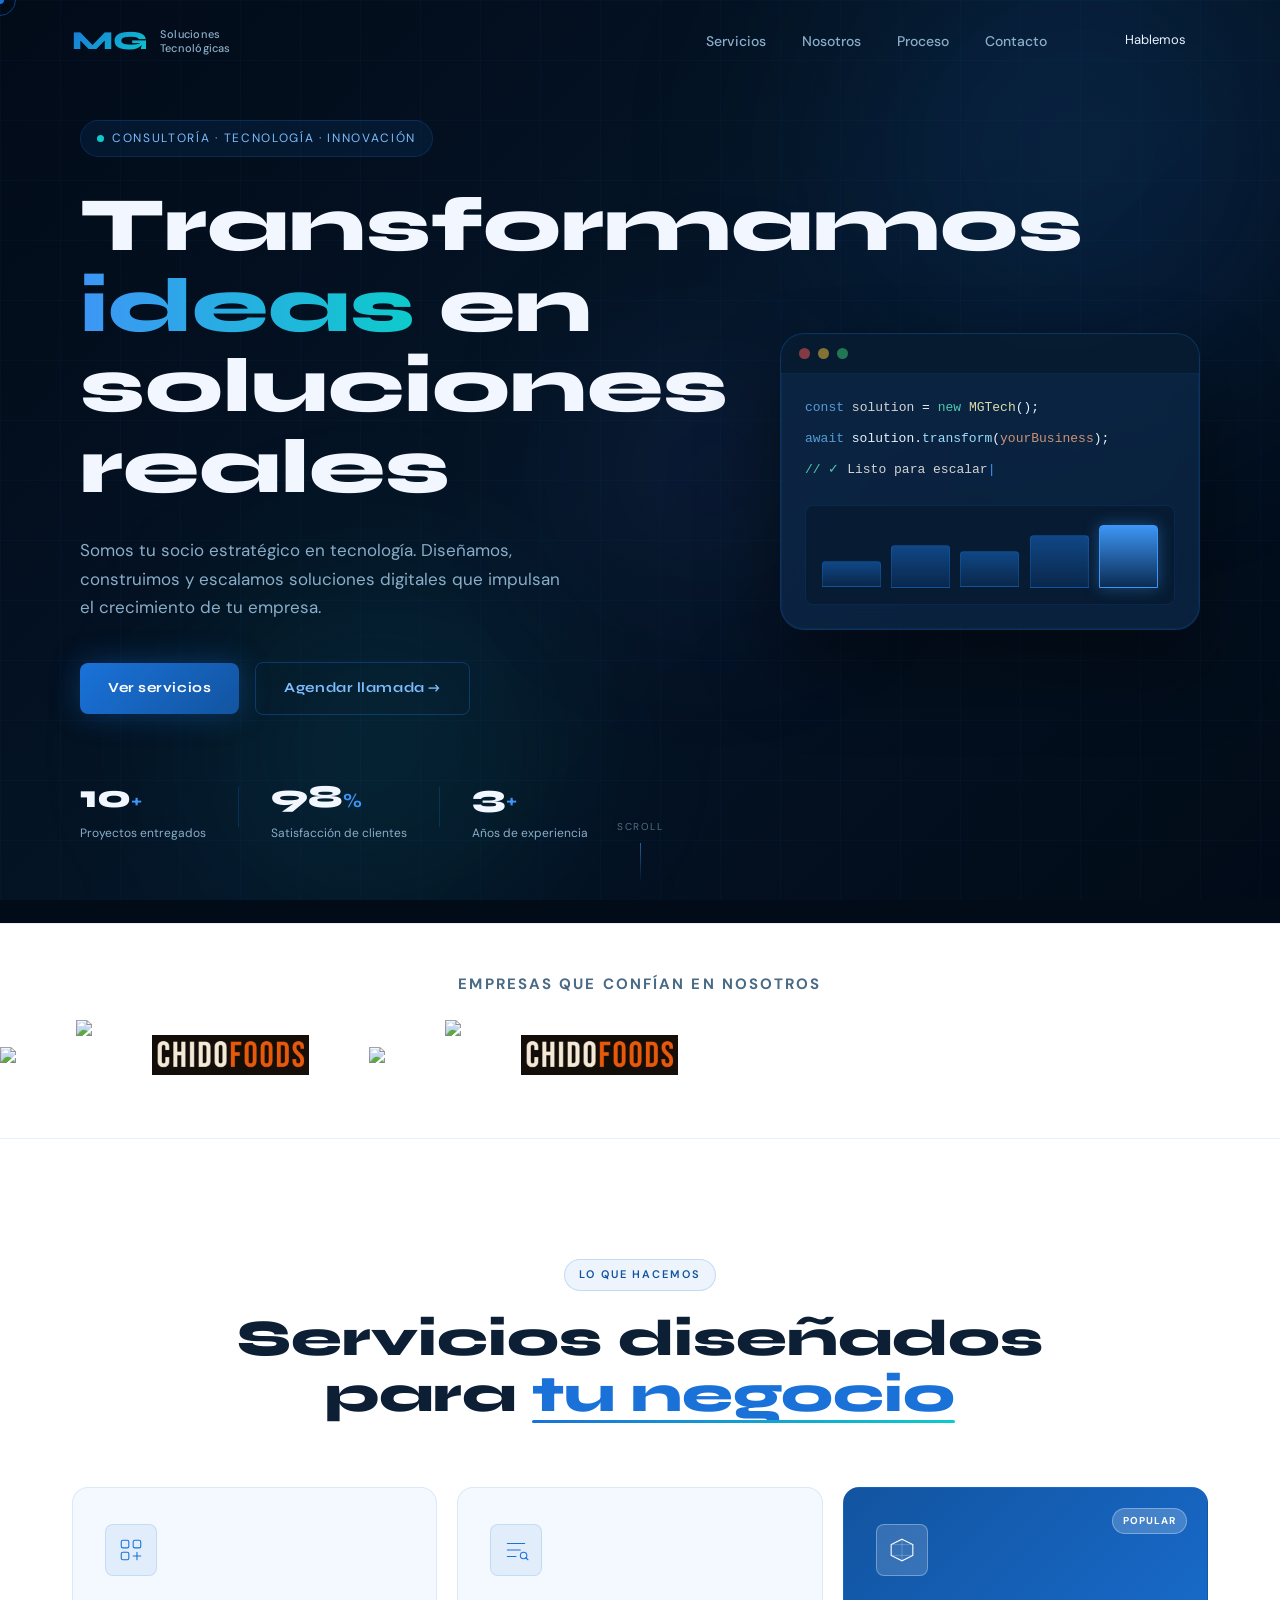
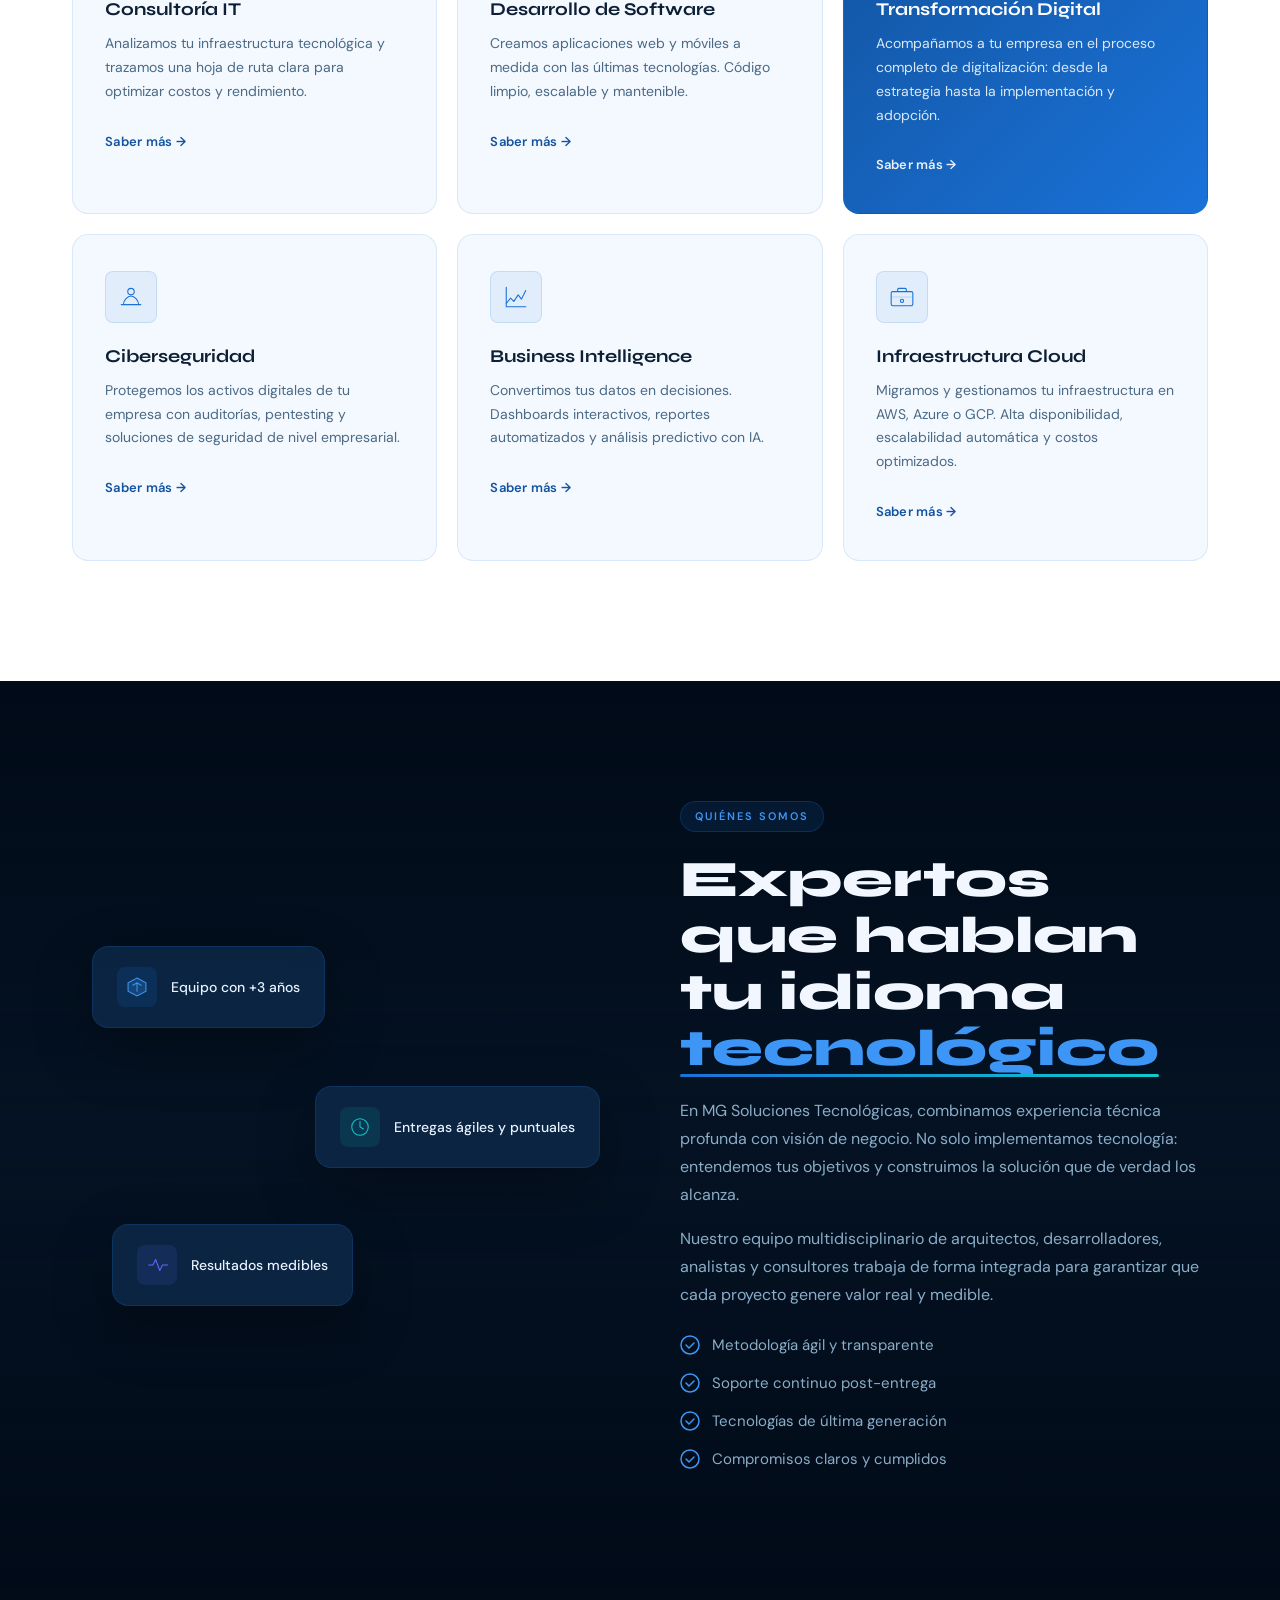
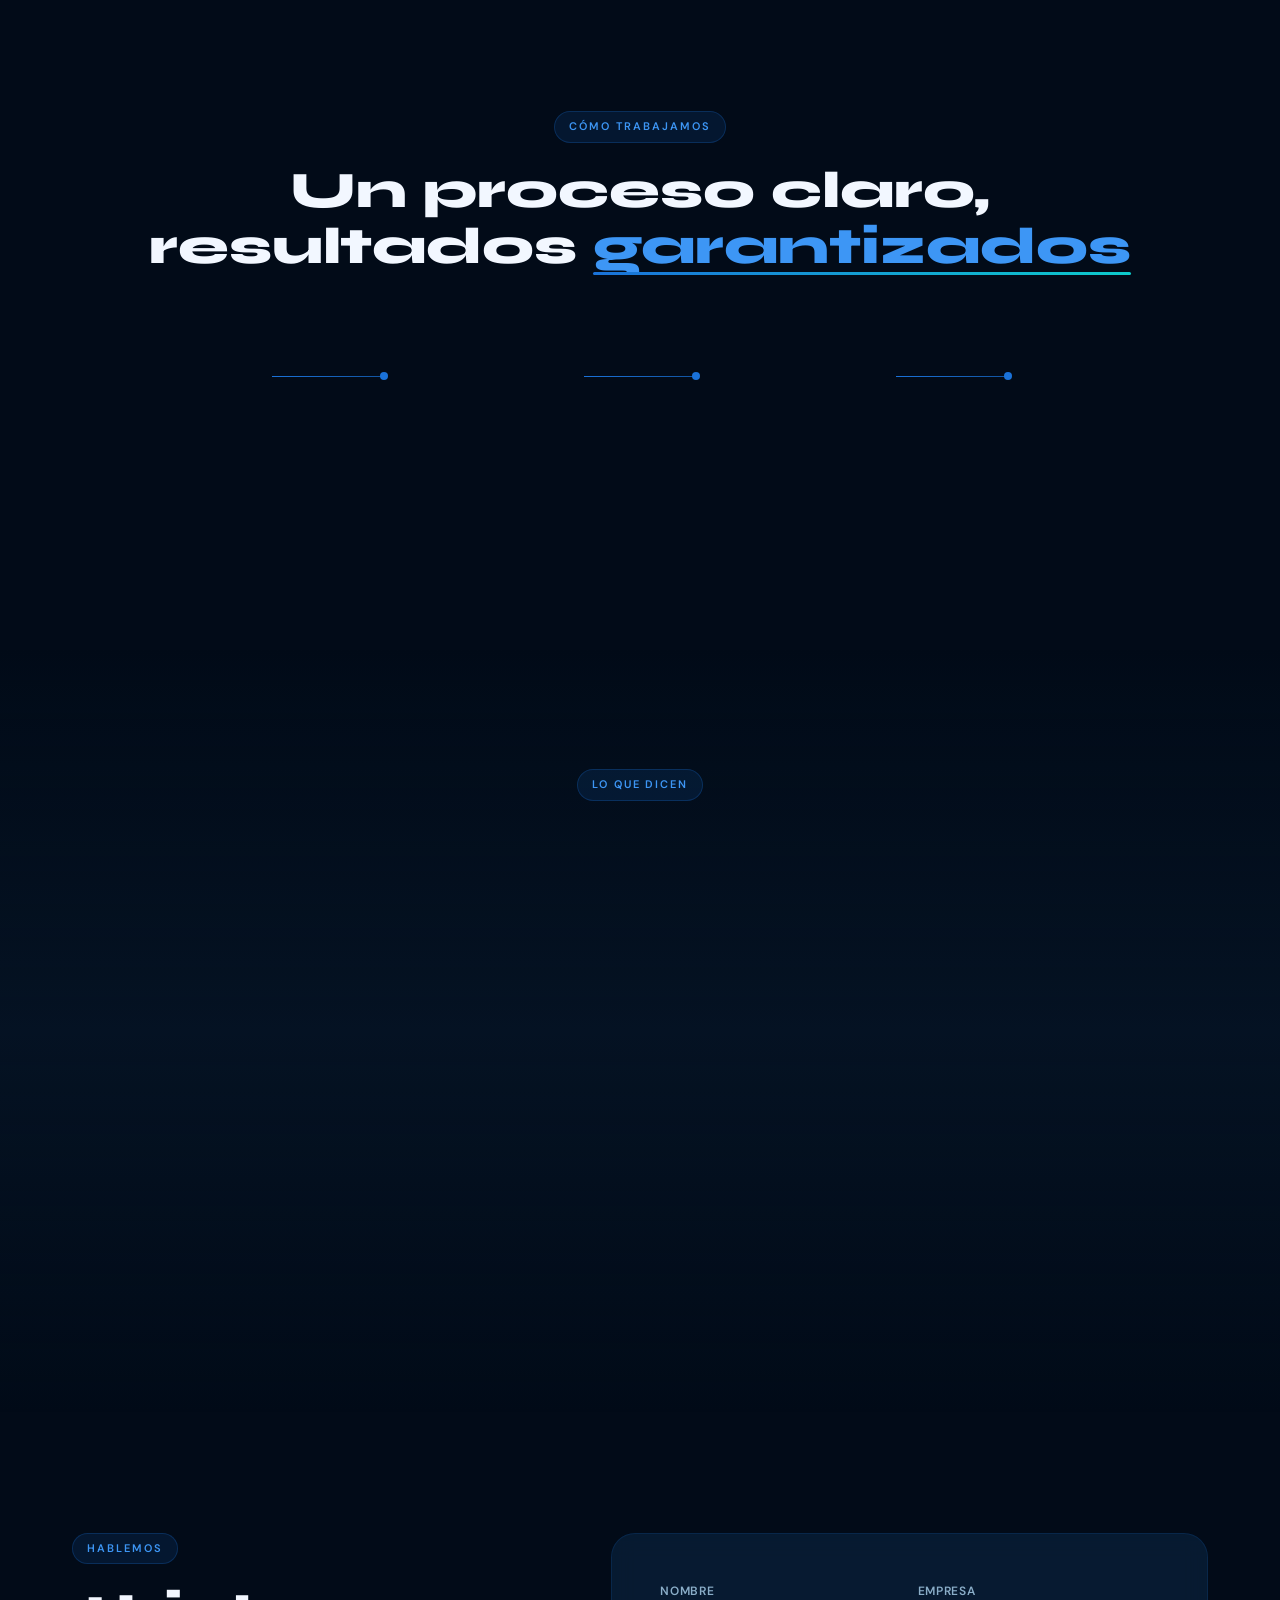
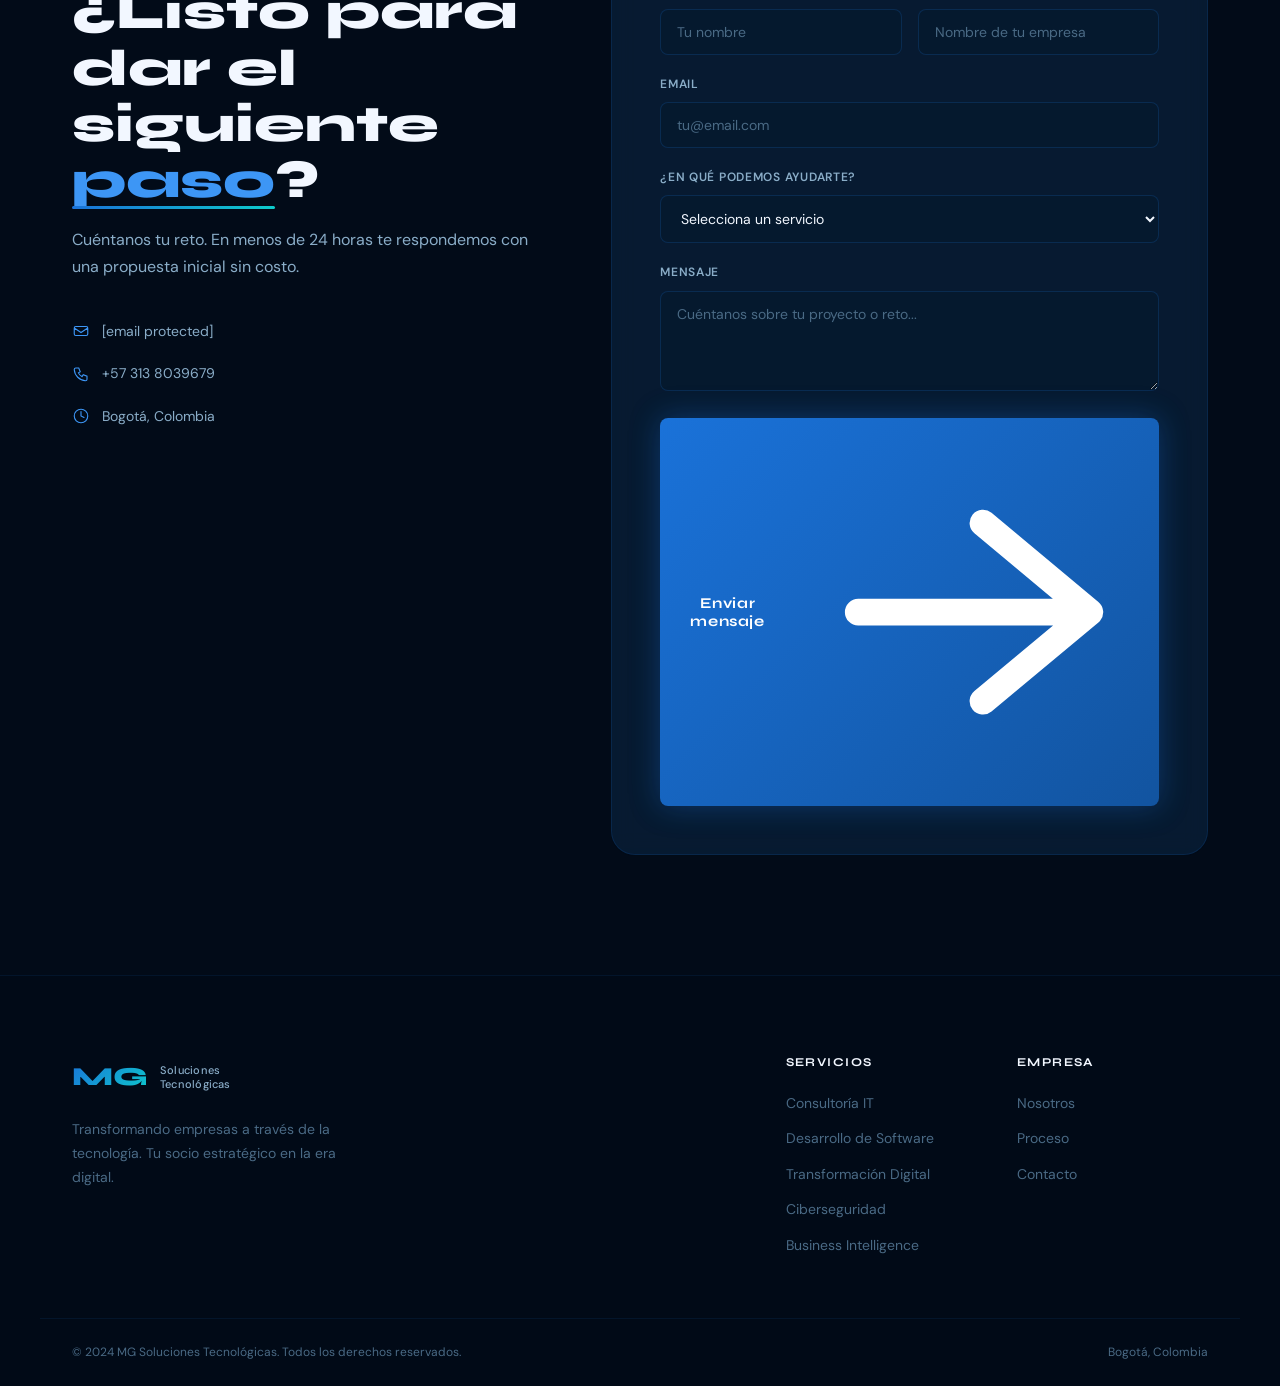
==== commit 52fe8598: "Actualizacion" ====
--- a/index.html
+++ b/index.html
@@ -479,7 +479,7 @@
                 <path d="M3 8l9 6 9-6M5 6h14a2 2 0 012 2v8a2 2 0 01-2 2H5a2 2 0 01-2-2V8a2 2 0 012-2z"
                   stroke="currentColor" stroke-width="1.5" stroke-linecap="round" />
               </svg>
-              <a href="mailto:iamartinezg@mgserviciosti.com">iamartinezg@mgserviciosti.com</a>
+              <a href="/cdn-cgi/l/email-protection#6108000c001315080f041b06210c06120413170802080e1215084f020e0c"><span class="__cf_email__" data-cfemail="ff969e929e8d8b96919a8598bf92988c9a8d89969c96908c8b96d19c9092">[email&#160;protected]</span></a>
             </div>
             <div class="contact-item">
               <svg viewBox="0 0 24 24" fill="none">
@@ -581,10 +581,11 @@
       </div>
     </div>
     <div class="footer-bottom">
-      <p>© 2026 MG Soluciones Tecnológicas S.A.S.. Todos los derechos reservados.</p>
+      <span>© 2024 MG Soluciones Tecnológicas. Todos los derechos reservados.</span>
+      <span>Bogotá, Colombia</span>
     </div>
   </footer>
+
   <script src="main.js"></script>
 </body>
-
-</html>+</html>
--- a/styles.css
+++ b/styles.css
@@ -371,9 +371,9 @@
 }
 
 .hero-title {
-  font-size: clamp(44px, 5.5vw, 80px);
+  font-size: clamp(28px, 6vw, 80px);
   font-weight: 800;
-  line-height: 1.0;
+  line-height: 1.05;
   margin-bottom: 28px;
   color: var(--white);
 }
@@ -582,23 +582,29 @@
 
 /* ---------- SERVICIOS ---------- */
 .servicios {
+  background: #ffffff;
   padding: 120px 0;
-  background: transparent;
-}
+}
+.servicios .section-tag {
+  color: var(--blue-500);
+  background: rgba(26, 114, 217, 0.08);
+  border-color: rgba(26, 114, 217, 0.2);
+}
+.servicios .section-title { color: #0d1f35; }
+.servicios .section-title em { color: var(--blue-400); }
 .services-grid {
   display: grid;
   grid-template-columns: repeat(3, 1fr);
   gap: 20px;
 }
 .service-card {
-  background: rgba(13, 42, 74, 0.5);
-  border: 1px solid rgba(26, 114, 217, 0.15);
+  background: #f4f8ff;
+  border: 1px solid rgba(26, 114, 217, 0.12);
   border-radius: var(--radius-md);
   padding: 36px 32px;
   position: relative;
   overflow: hidden;
   transition: var(--transition);
-  backdrop-filter: blur(8px);
 }
 .service-card::before {
   content: '';
@@ -609,16 +615,14 @@
   transition: opacity 0.3s;
 }
 .service-card:hover {
-  border-color: rgba(26, 114, 217, 0.4);
+  border-color: rgba(26, 114, 217, 0.3);
   transform: translateY(-6px);
-  box-shadow: 0 24px 60px rgba(0,0,0,0.3), 0 0 0 1px rgba(26, 114, 217, 0.2) inset;
+  box-shadow: 0 12px 48px rgba(26, 114, 217, 0.12);
 }
 .service-card:hover::before { opacity: 1; }
-
 .service-card.featured {
-  background: linear-gradient(135deg, rgba(18, 84, 160, 0.6), rgba(13, 42, 74, 0.8));
-  border-color: rgba(26, 114, 217, 0.4);
-  box-shadow: 0 0 40px rgba(18, 84, 160, 0.2);
+  background: linear-gradient(135deg, #1254a0, #1a72d9);
+  border-color: transparent;
 }
 .featured-tag {
   position: absolute;
@@ -627,45 +631,52 @@
   font-weight: 700;
   letter-spacing: 0.1em;
   text-transform: uppercase;
-  color: var(--teal);
-  background: rgba(13, 203, 203, 0.12);
-  border: 1px solid rgba(13, 203, 203, 0.3);
+  color: #fff;
+  background: rgba(255,255,255,0.2);
+  border: 1px solid rgba(255,255,255,0.3);
   padding: 4px 10px;
   border-radius: 100px;
 }
 .service-icon {
   width: 52px; height: 52px;
-  background: rgba(26, 114, 217, 0.12);
-  border: 1px solid rgba(26, 114, 217, 0.2);
+  background: rgba(26, 114, 217, 0.08);
+  border: 1px solid rgba(26, 114, 217, 0.15);
   border-radius: var(--radius-sm);
   display: flex;
   align-items: center;
   justify-content: center;
-  color: var(--blue-300);
+  color: var(--blue-400);
   margin-bottom: 24px;
   transition: var(--transition);
 }
 .service-icon svg { width: 26px; height: 26px; }
 .service-card:hover .service-icon {
-  background: rgba(26, 114, 217, 0.22);
+  background: rgba(26, 114, 217, 0.15);
   border-color: var(--blue-300);
+}
+.service-card.featured .service-icon {
+  background: rgba(255,255,255,0.15);
+  border-color: rgba(255,255,255,0.3);
+  color: #fff;
 }
 .service-card h3 {
   font-size: 18px;
   font-weight: 700;
   margin-bottom: 12px;
-  color: var(--white);
-}
+  color: #0d1f35;
+}
+.service-card.featured h3 { color: #fff; }
 .service-card p {
   font-size: 14px;
-  color: var(--text-dim);
+  color: #4a6a85;
   line-height: 1.7;
   margin-bottom: 24px;
 }
+.service-card.featured p { color: rgba(255,255,255,0.85); }
 .service-link {
   font-size: 13px;
   font-weight: 600;
-  color: var(--blue-300);
+  color: var(--blue-500);
   letter-spacing: 0.02em;
   transition: color 0.2s;
   display: inline-block;
@@ -673,7 +684,8 @@
   z-index: 10;
   pointer-events: all;
 }
-.service-link:hover { color: var(--white); }
+.service-card.featured .service-link { color: rgba(255,255,255,0.9); }
+.service-link:hover { color: var(--blue-400); }
 
 /* Staggered reveal for cards */
 .service-card[data-index="0"] { transition-delay: 0.0s; }
@@ -1019,85 +1031,6 @@
   pointer-events: none;
 }
 
-/* ---------- SECCIÓN BLANCA — SERVICIOS ---------- */
-.servicios {
-  background: #ffffff;
-  padding: 120px 0;
-}
-.servicios .section-tag {
-  color: var(--blue-500);
-  background: rgba(26, 114, 217, 0.08);
-  border-color: rgba(26, 114, 217, 0.2);
-}
-.servicios .section-title {
-  color: #0d1f35;
-}
-.servicios .section-title em {
-  color: var(--blue-400);
-}
-.servicios .service-card {
-  background: #f4f8ff;
-  border: 1px solid rgba(26, 114, 217, 0.12);
-  color: #1e3a5c;
-}
-.servicios .service-card h3 {
-  color: #0d1f35;
-}
-.servicios .service-card p {
-  color: #4a6a85;
-}
-.servicios .service-card .service-icon {
-  color: var(--blue-400);
-  background: rgba(26, 114, 217, 0.08);
-}
-.servicios .service-card.featured {
-  background: linear-gradient(135deg, #1254a0, #1a72d9);
-  border-color: transparent;
-  color: #fff;
-}
-.servicios .service-card.featured h3,
-.servicios .service-card.featured p { color: rgba(255,255,255,0.92); }
-.servicios .service-card.featured .service-icon {
-  background: rgba(255,255,255,0.15);
-  color: #fff;
-}
-.servicios .service-card:hover {
-  border-color: rgba(26, 114, 217, 0.3);
-  box-shadow: 0 12px 48px rgba(26, 114, 217, 0.12);
-}
-.servicios .service-link { color: var(--blue-500); }
-.servicios .service-link:hover { color: var(--blue-400); }
-.servicios .featured-tag {
-  background: rgba(255,255,255,0.2);
-  color: #fff;
-}
-
-/* ---------- SECCIÓN BLANCA — PROCESO ---------- */
-.proceso {
-  background: #f0f6ff;
-  padding: 120px 0;
-}
-.proceso .section-tag {
-  color: var(--blue-500);
-  background: rgba(26, 114, 217, 0.08);
-  border-color: rgba(26, 114, 217, 0.2);
-}
-.proceso .section-title {
-  color: #0d1f35;
-}
-.proceso .section-title em { color: var(--blue-400); }
-.proceso .step-number {
-  background: rgba(26, 114, 217, 0.1);
-  color: var(--blue-500);
-  border-color: rgba(26, 114, 217, 0.25);
-}
-.proceso .process-step:hover .step-number {
-  background: var(--blue-400);
-  color: #fff;
-}
-.proceso .step-content h3 { color: #0d1f35; }
-.proceso .step-content p  { color: #4a6a85; }
-
 /* ---------- LOGOS CON IMÁGENES ---------- */
 .logo-img {
   height: 36px;
@@ -1111,43 +1044,227 @@
   filter: grayscale(0%) opacity(1);
 }
 .logo-placeholder {
-  /* Estilo temporal mientras se agregan las imágenes reales */
   font-size: 15px;
   opacity: 0.55;
 }
 
-/* ---------- RESPONSIVE ---------- */
+/* ---------- SERVICE LINK FIX ---------- */
+.service-link {
+  position: relative;
+  z-index: 10;
+  pointer-events: all;
+}
+
+/* ============================================================
+   RESPONSIVE — FULL MOBILE FIRST
+   ============================================================ */
+
+/* ---------- TABLET (≤ 1024px) ---------- */
 @media (max-width: 1024px) {
-  .hero { padding: 120px 40px 80px; flex-direction: column; align-items: flex-start; min-height: auto; padding-bottom: 100px; }
+
+  /* NAV */
+  .nav-links, .nav-cta { display: none; }
+  .burger { display: flex; margin-left: auto; }
+
+  /* HERO */
+  .hero {
+    flex-direction: column;
+    align-items: flex-start;
+    padding: 110px 40px 80px;
+    min-height: auto;
+    gap: 40px;
+  }
+  .hero-content { max-width: 100%; }
   .hero-visual { width: 100%; display: flex; justify-content: center; }
   .device-mockup { width: 100%; max-width: 460px; }
+
+  /* SERVICIOS */
   .services-grid { grid-template-columns: repeat(2, 1fr); }
-  .nosotros-grid { grid-template-columns: 1fr; }
-  .nosotros-visual { height: 300px; }
-  .process-steps { flex-direction: column; gap: 32px; }
+
+  /* NOSOTROS */
+  .nosotros-grid { grid-template-columns: 1fr; gap: 48px; }
+  .nosotros-visual { height: 340px; }
+
+  /* PROCESO */
+  .process-steps { flex-direction: column; gap: 28px; }
   .process-connector { display: none; }
-  .process-step { flex: none; text-align: left; display: flex; gap: 20px; align-items: flex-start; }
+  .process-step {
+    flex: none;
+    text-align: left;
+    display: flex;
+    gap: 20px;
+    align-items: flex-start;
+  }
   .step-number { margin: 0; flex-shrink: 0; }
-  .testi-grid { grid-template-columns: 1fr; }
+
+  /* TESTIMONIOS */
+  .testi-grid { grid-template-columns: 1fr; max-width: 560px; margin: 0 auto; }
   .testi-card.featured-testi { transform: none; }
-  .contact-wrapper { grid-template-columns: 1fr; }
+
+  /* CONTACTO */
+  .contact-wrapper { grid-template-columns: 1fr; gap: 48px; }
+
+  /* FOOTER */
   .footer-inner { grid-template-columns: 1fr; gap: 40px; }
 }
 
+/* ---------- MOBILE (≤ 768px) ---------- */
 @media (max-width: 768px) {
-  .nav-links, .nav-cta { display: none; }
-  .burger { display: flex; margin-left: auto; }
-  .hero { padding: 100px 24px 80px; }
-  .container { padding: 0 24px; }
-  .services-grid { grid-template-columns: 1fr; }
-  .form-row { grid-template-columns: 1fr; }
-  .contact-form { padding: 32px 24px; }
-  .hero-stats { gap: 20px; }
-  .footer-links { grid-template-columns: 1fr; }
-  .footer-bottom { flex-direction: column; gap: 8px; text-align: center; }
-  .scroll-indicator { display: none; }
+
+  /* BASE */
+  .container { padding: 0 20px; }
   .cursor, .cursor-follower { display: none; }
   body { cursor: auto; }
-  .secondary-card, .tertiary-card { display: none; }
-  .nosotros-visual { height: 200px; }
-}
+
+  /* SECCIONES — menos padding vertical */
+  .servicios  { padding: 72px 0; }
+  .nosotros   { padding: 72px 0; }
+  .proceso    { padding: 72px 0; }
+  .testimonios { padding: 72px 0; }
+  .contacto   { padding: 72px 0; }
+  .footer     { padding: 60px 0 0; }
+
+  /* SECTION HEADERS */
+  .section-header { margin-bottom: 44px; }
+  .section-title  { font-size: clamp(26px, 6.5vw, 40px); }
+
+  /* NAV */
+  .nav-inner { padding: 0 20px; }
+
+  /* HERO */
+  .hero {
+    padding: 96px 20px 56px;
+    gap: 36px;
+  }
+  .hero-title { font-size: clamp(28px, 7.5vw, 48px); line-height: 1.08; }
+  .hero-sub   { font-size: 15px; max-width: 100%; }
+  .hero-badge { font-size: 11px; }
+  .hero-actions { flex-wrap: wrap; gap: 12px; margin-bottom: 40px; }
+  .hero-actions .btn { flex: 1 1 140px; justify-content: center; }
+  .hero-stats {
+    gap: 20px;
+    flex-wrap: wrap;
+  }
+  .stat-divider { display: none; }
+  .stat-num  { font-size: 26px; }
+  .stat-unit { font-size: 16px; }
+  .stat-label { font-size: 11px; }
+
+  /* video bg — ocultarlo en mobile para ahorrar recursos */
+  .hero-video-wrap    { display: none; }
+  .hero-video-overlay { display: none; }
+
+  /* SCROLL INDICATOR */
+  .scroll-indicator { display: none; }
+
+  /* CLIENTS */
+  .clients { padding: 36px 0; }
+  .clients-label { font-size: 13px; }
+  .logos-slide { gap: 40px; }
+  .logo-transfiriendo { height: 50px; }
+  .logo-chidofoods    { height: 30px; }
+
+  /* SERVICIOS */
+  .services-grid { grid-template-columns: 1fr; gap: 16px; }
+  .service-card  { padding: 28px 22px; }
+  .service-card:hover { transform: none; } /* evitar desborde en touch */
+
+  /* NOSOTROS */
+  .nosotros-grid   { gap: 36px; }
+  .nosotros-visual { height: auto; min-height: 200px; position: relative; display: flex; flex-direction: column; gap: 12px; padding: 0 0 8px; }
+  .about-card {
+    position: relative;
+    top: auto !important; left: auto !important;
+    right: auto !important; bottom: auto !important;
+    animation: none;
+    width: 100%;
+    box-sizing: border-box;
+  }
+  .main-card, .secondary-card, .tertiary-card { display: flex; }
+
+  /* PROCESO */
+  .proceso { padding: 72px 0; }
+  .process-step { padding: 0; }
+  .step-number {
+    width: 48px; height: 48px;
+    font-size: 11px;
+  }
+  .step-content h3 { font-size: 15px; }
+  .step-content p  { font-size: 13px; }
+
+  /* TESTIMONIOS */
+  .testi-grid { max-width: 100%; }
+  .testi-card { padding: 28px 22px; }
+
+  /* CONTACTO */
+  .contact-wrapper  { gap: 36px; }
+  .contact-form     { padding: 28px 18px; border-radius: var(--radius-md); }
+  .form-row         { grid-template-columns: 1fr; }
+  .contact-info p   { font-size: 15px; }
+
+  /* FOOTER */
+  .footer-inner { gap: 32px; }
+  .footer-links { grid-template-columns: 1fr 1fr; gap: 24px; }
+  .footer-bottom {
+    flex-direction: column;
+    gap: 8px;
+    text-align: center;
+    padding: 20px 20px;
+  }
+}
+
+/* ---------- SMALL MOBILE (≤ 480px) ---------- */
+@media (max-width: 480px) {
+
+  /* BASE */
+  .container { padding: 0 16px; }
+
+  /* HERO */
+  .hero { padding: 88px 16px 48px; gap: 28px; }
+  .hero-title { font-size: clamp(24px, 8.5vw, 38px); }
+  .hero-badge { font-size: 10px; padding: 6px 12px; }
+  .hero-sub   { font-size: 14px; }
+  .hero-actions { flex-direction: column; }
+  .hero-actions .btn { width: 100%; }
+  .hero-stats { gap: 16px; }
+  .stat { min-width: 80px; }
+
+  /* DEVICE MOCKUP — reducir para que no ocupe demasiado */
+  .screen-body { padding: 16px; font-size: 11px; }
+  .screen-graph { height: 80px; }
+
+  /* SECTION TITLES */
+  .section-title  { font-size: clamp(22px, 7.5vw, 34px); }
+  .section-header { margin-bottom: 36px; }
+
+  /* SERVICIOS */
+  .service-card  { padding: 24px 18px; }
+  .service-icon  { width: 44px; height: 44px; margin-bottom: 18px; }
+  .service-icon svg { width: 22px; height: 22px; }
+  .service-card h3 { font-size: 16px; }
+
+  /* NOSOTROS */
+  .about-card { padding: 16px 18px; font-size: 13px; }
+
+  /* PROCESO */
+  .process-step { gap: 14px; }
+  .step-number  { width: 42px; height: 42px; font-size: 10px; }
+
+  /* CONTACTO */
+  .contact-form { padding: 22px 14px; }
+  .contact-info .section-title { font-size: clamp(22px, 7vw, 32px); }
+
+  /* CLIENTS */
+  .logos-slide { gap: 28px; }
+
+  /* FOOTER */
+  .footer-links    { grid-template-columns: 1fr 1fr; gap: 20px; }
+  .footer-col h4   { font-size: 11px; }
+  .footer-col a    { font-size: 13px; }
+  .footer-brand p  { font-size: 13px; }
+  .footer-bottom   { padding: 18px 16px; font-size: 11px; }
+
+  /* MOBILE MENU — títulos más pequeños en pantallas muy chicas */
+  .mobile-menu a { font-size: 28px; }
+  .mobile-menu li { margin: 18px 0; }
+}
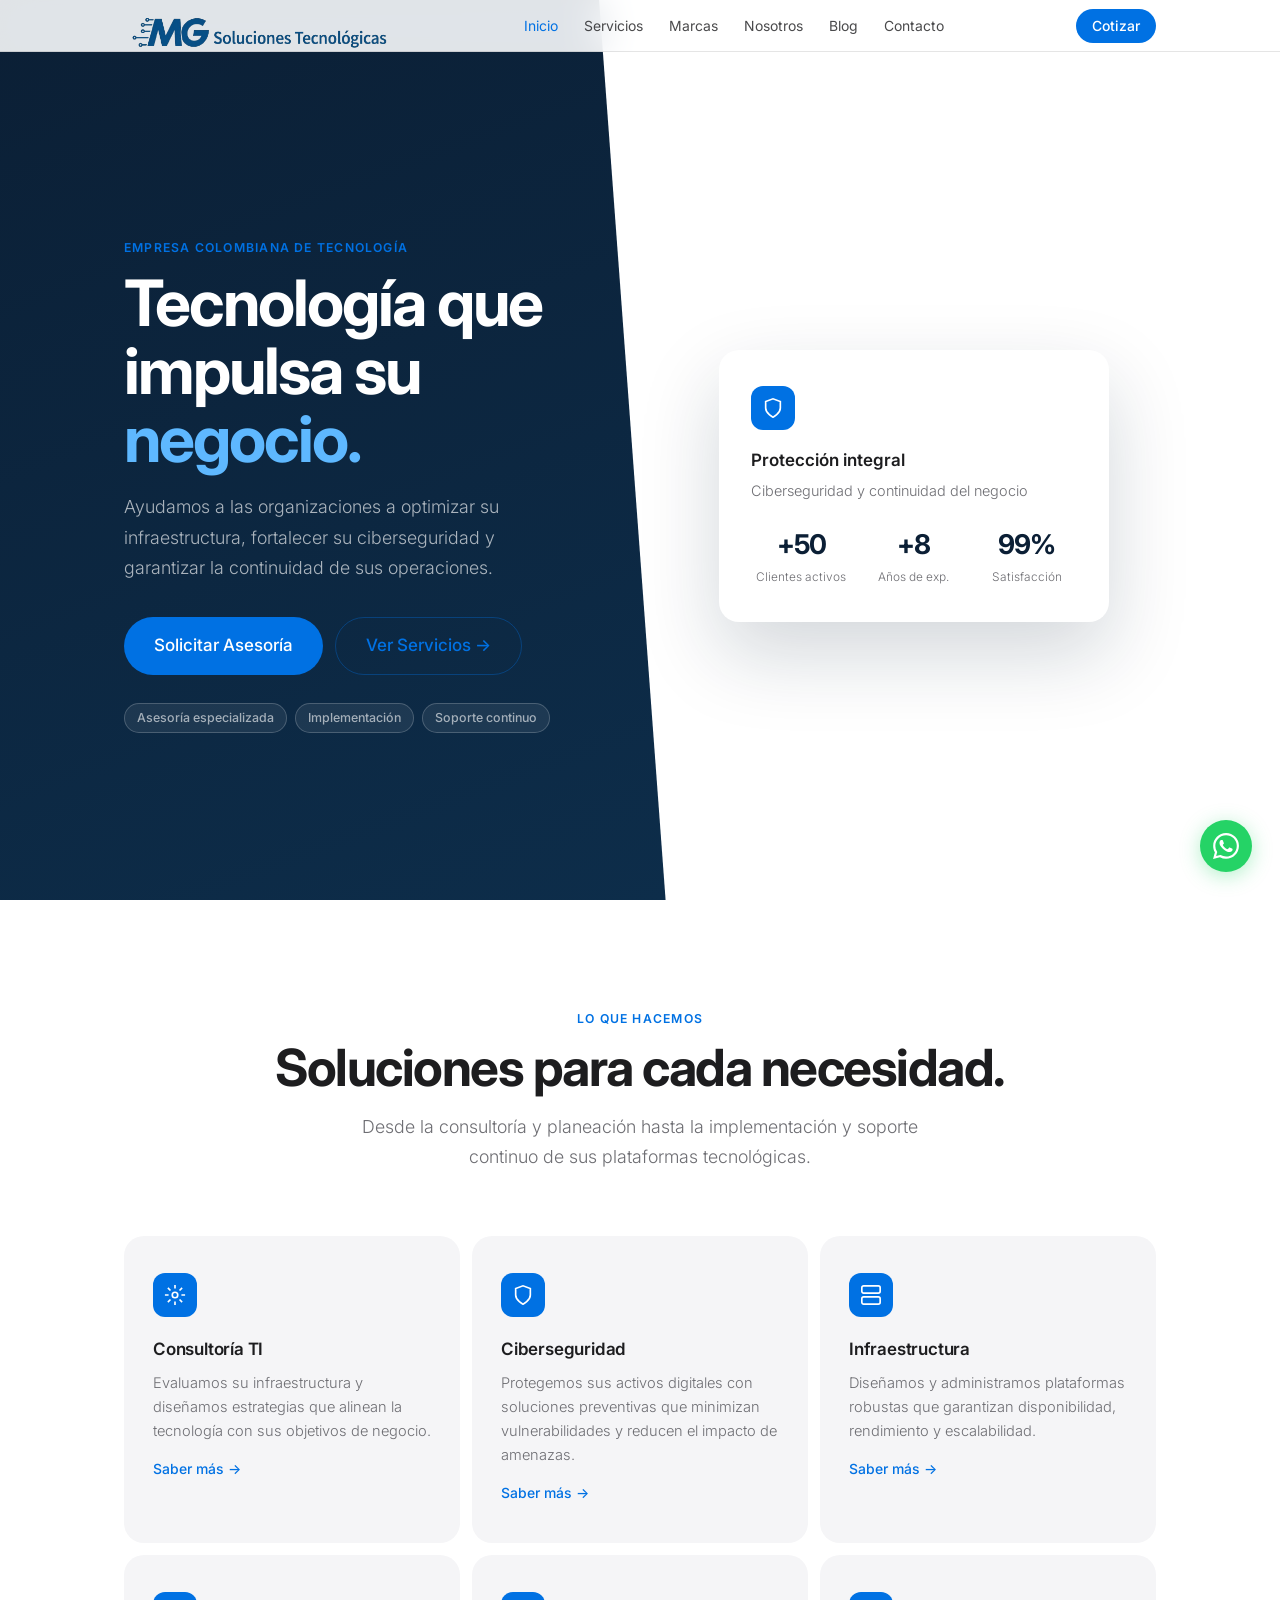
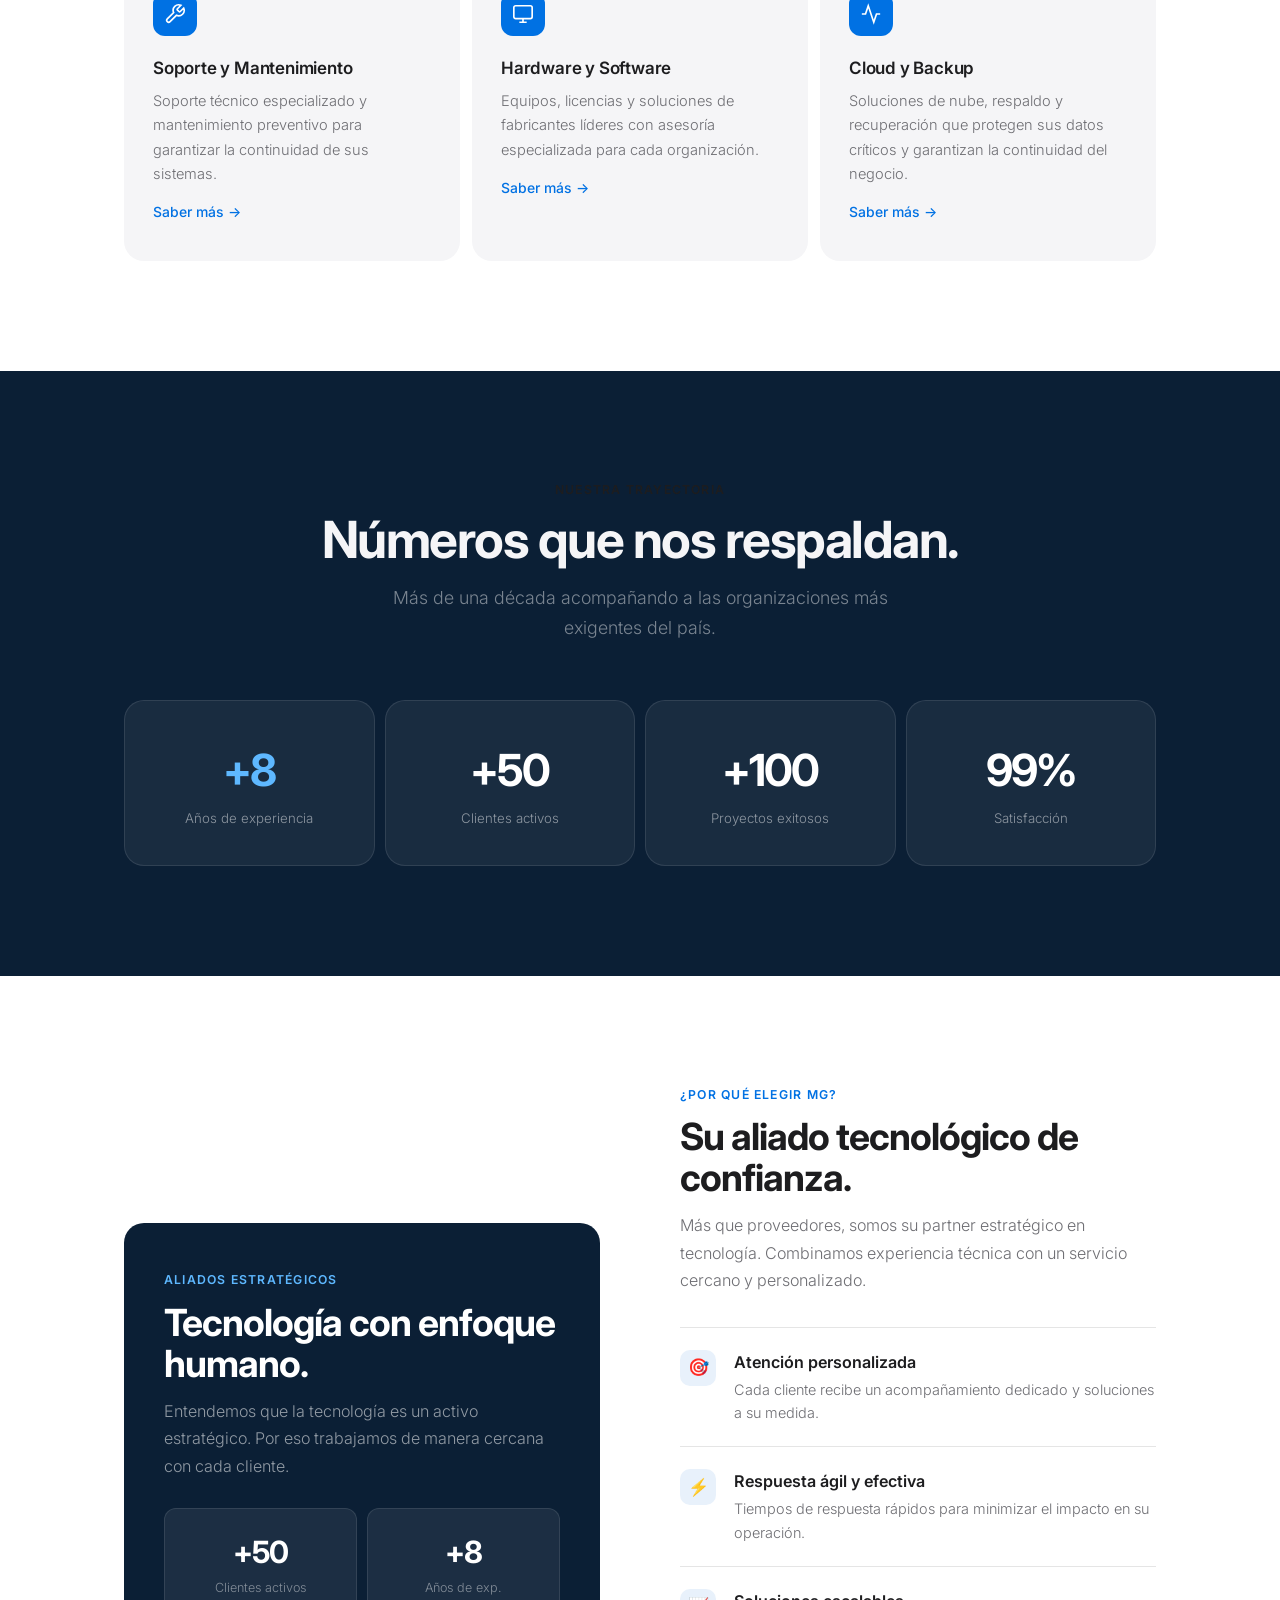
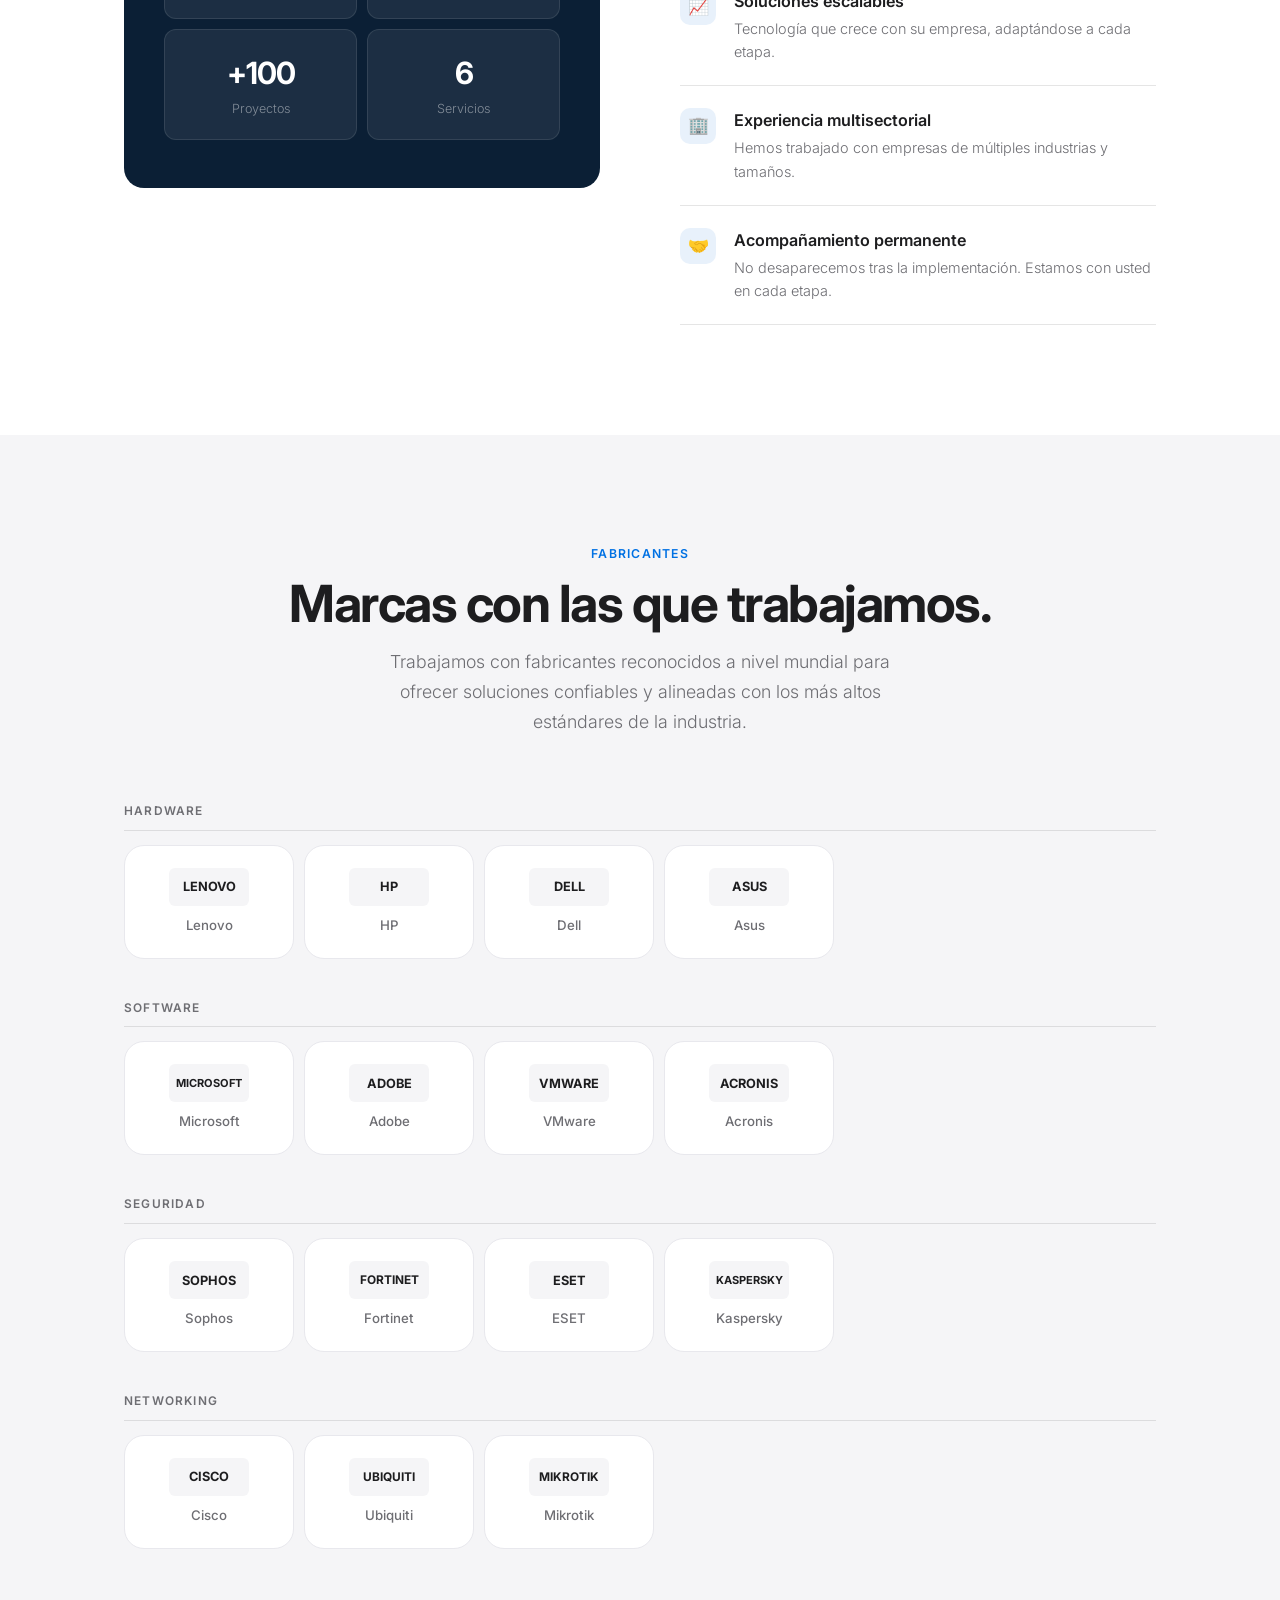
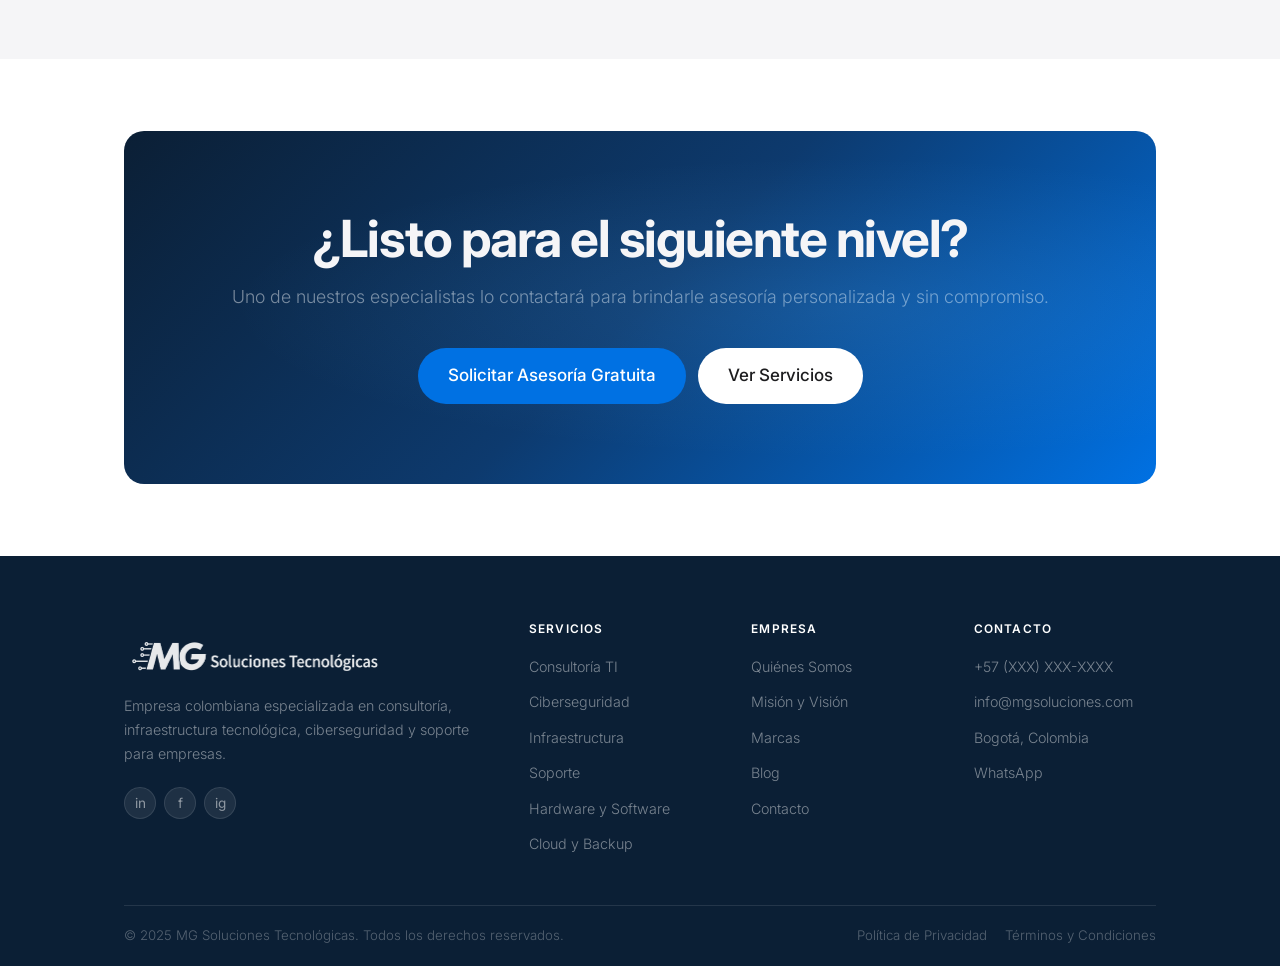
==== commit 25c6600f: "Actualizacion" ====
--- a/index.html
+++ b/index.html
@@ -1,591 +1,298 @@
 <!DOCTYPE html>
 <html lang="es">
-
 <head>
   <meta charset="UTF-8" />
   <meta name="viewport" content="width=device-width, initial-scale=1.0" />
-  <title>MG Soluciones Tecnológicas</title>
-  <link rel="stylesheet" href="styles.css" />
-  <link rel="preconnect" href="https://fonts.googleapis.com">
-  <link
-    href="https://fonts.googleapis.com/css2?family=Syne:wght@400;600;700;800&family=DM+Sans:wght@300;400;500&display=swap"
-    rel="stylesheet">
+  <title>MG Soluciones Tecnológicas — Tecnología que impulsa su negocio</title>
+  <meta name="description" content="Consultoría TI, ciberseguridad, infraestructura y soporte para empresas colombianas. Soluciones integrales con fabricantes líderes." />
+  <link rel="stylesheet" href="css/styles.css" />
+  <link rel="icon" type="image/png" href="images/logo.png" />
 </head>
-
 <body>
 
-  <!-- CURSOR -->
-  <div class="cursor" id="cursor"></div>
-  <div class="cursor-follower" id="cursorFollower"></div>
-
-  <!-- NAV -->
-  <nav class="nav" id="nav">
-    <div class="nav-inner">
-      <a href="#" class="nav-logo">
-        <span class="logo-mg">MG</span>
-        <span class="logo-text">Soluciones<br>Tecnológicas</span>
-      </a>
-      <ul class="nav-links">
-        <li><a href="#servicios">Servicios</a></li>
-        <li><a href="#nosotros">Nosotros</a></li>
-        <li><a href="#proceso">Proceso</a></li>
-        <li><a href="#contacto">Contacto</a></li>
-      </ul>
-      <a href="#contacto" class="nav-cta">Hablemos</a>
-      <button class="burger" id="burger" aria-label="Menú">
+<header class="site-header">
+  <div class="container">
+    <div class="header-inner">
+      <a href="index.html" class="logo"><img src="images/logo.png" alt="MG Soluciones Tecnológicas" /></a>
+      <nav class="nav-links">
+        <a href="index.html" class="active">Inicio</a>
+        <a href="pages/servicios.html">Servicios</a>
+        <a href="pages/marcas.html">Marcas</a>
+        <a href="pages/nosotros.html">Nosotros</a>
+        <a href="pages/blog.html">Blog</a>
+        <a href="pages/contacto.html">Contacto</a>
+      </nav>
+      <a href="pages/contacto.html" class="btn btn-primary nav-cta">Cotizar</a>
+      <button class="hamburger" aria-label="Menú" aria-expanded="false">
         <span></span><span></span><span></span>
       </button>
     </div>
+  </div>
+  <nav class="mobile-nav">
+    <a href="index.html">Inicio</a>
+    <a href="pages/servicios.html">Servicios</a>
+    <a href="pages/marcas.html">Marcas</a>
+    <a href="pages/nosotros.html">Nosotros</a>
+    <a href="pages/blog.html">Blog</a>
+    <a href="pages/contacto.html">Contacto</a>
+    <a href="pages/contacto.html" class="btn btn-primary">Solicitar Cotización</a>
   </nav>
-
-  <!-- MOBILE MENU -->
-  <div class="mobile-menu" id="mobileMenu">
-    <ul>
-      <li><a href="#servicios" class="mm-link">Servicios</a></li>
-      <li><a href="#nosotros" class="mm-link">Nosotros</a></li>
-      <li><a href="#proceso" class="mm-link">Proceso</a></li>
-      <li><a href="#contacto" class="mm-link">Contacto</a></li>
-    </ul>
-  </div>
-
-  <!-- HERO -->
-  <section class="hero" id="inicio">
-    <!-- VIDEO DE FONDO (YouTube embed, tecnología/data center) -->
-    <div class="hero-video-wrap">
-      <video class="hero-video" autoplay muted loop playsinline>
-        <source src="video.mp4" type="video/mp4">
-        Tu navegador no soporta video HTML5.
-      </video>
-    </div>
-    <div class="hero-video-overlay"></div>
-
-    <div class="hero-bg">
-      <div class="grid-overlay"></div>
-      <div class="orb orb1"></div>
-      <div class="orb orb2"></div>
-      <div class="orb orb3"></div>
-    </div>
-    <div class="hero-content">
-      <div class="hero-badge reveal">
-        <span class="badge-dot"></span>
-        Consultoría · Tecnología · Innovación
-      </div>
-      <h1 class="hero-title reveal">
-        Transformamos<br>
-        <em>ideas</em> en<br>
-        soluciones reales
-      </h1>
-      <p class="hero-sub reveal">
-        Somos tu socio estratégico en tecnología. Diseñamos, construimos y escalamos
-        soluciones digitales que impulsan el crecimiento de tu empresa.
-      </p>
-      <div class="hero-actions reveal">
-        <a href="#servicios" class="btn btn-primary">Ver servicios</a>
-        <a href="#contacto" class="btn btn-ghost">Agendar llamada →</a>
-      </div>
-      <div class="hero-stats reveal">
-        <div class="stat">
-          <span class="stat-num" data-target="10">0</span><span class="stat-unit">+</span>
-          <span class="stat-label">Proyectos entregados</span>
-        </div>
-        <div class="stat-divider"></div>
-        <div class="stat">
-          <span class="stat-num" data-target="98">0</span><span class="stat-unit">%</span>
-          <span class="stat-label">Satisfacción de clientes</span>
-        </div>
-        <div class="stat-divider"></div>
-        <div class="stat">
-          <span class="stat-num" data-target="3">0</span><span class="stat-unit">+</span>
-          <span class="stat-label">Años de experiencia</span>
-        </div>
-      </div>
-    </div>
-    <div class="hero-visual reveal">
-      <div class="device-mockup">
-        <div class="device-screen">
-          <div class="screen-header">
-            <span></span><span></span><span></span>
+</header>
+
+<!-- ── HERO ── -->
+<section class="hero">
+  <div class="container">
+    <div class="hero-inner">
+      <div class="hero-content">
+        <span class="eyebrow">Empresa colombiana de tecnología</span>
+        <h1 class="hero-title">Tecnología que impulsa su <span class="accent">negocio.</span></h1>
+        <p class="hero-sub">Ayudamos a las organizaciones a optimizar su infraestructura, fortalecer su ciberseguridad y garantizar la continuidad de sus operaciones.</p>
+        <div class="hero-actions">
+          <a href="pages/contacto.html" class="btn btn-primary btn-lg">Solicitar Asesoría</a>
+          <a href="pages/servicios.html" class="btn btn-ghost btn-lg">Ver Servicios →</a>
+        </div>
+        <div class="hero-badges">
+          <span class="hero-badge">Asesoría especializada</span>
+          <span class="hero-badge">Implementación</span>
+          <span class="hero-badge">Soporte continuo</span>
+        </div>
+      </div>
+      <div class="hero-visual">
+        <div class="hero-card-apple">
+          <div class="card-icon-apple">
+            <svg viewBox="0 0 24 24"><path d="M12 22s8-4 8-10V5l-8-3-8 3v7c0 6 8 10 8 10z"/></svg>
           </div>
-          <div class="screen-body">
-            <div class="code-line"><span class="c-blue">const</span> <span class="c-white">solution</span> = <span
-                class="c-green">new</span> <span class="c-yellow">MGTech</span>();</div>
-            <div class="code-line"><span class="c-blue">await</span> solution.<span
-                class="c-cyan">transform</span>(<span class="c-orange">yourBusiness</span>);</div>
-            <div class="code-line typing"><span class="c-green">// ✓ </span><span class="c-white">Listo para
-                escalar</span><span class="cursor-blink">|</span></div>
-            <div class="screen-graph">
-              <div class="graph-bar" style="--h:40%"></div>
-              <div class="graph-bar" style="--h:65%"></div>
-              <div class="graph-bar" style="--h:55%"></div>
-              <div class="graph-bar" style="--h:80%"></div>
-              <div class="graph-bar active" style="--h:95%"></div>
-            </div>
+          <h3>Protección integral</h3>
+          <p>Ciberseguridad y continuidad del negocio</p>
+          <div class="hero-stats">
+            <div class="hero-stat-item"><div class="hero-stat-num">+50</div><div class="hero-stat-lbl">Clientes activos</div></div>
+            <div class="hero-stat-item"><div class="hero-stat-num">+8</div><div class="hero-stat-lbl">Años de exp.</div></div>
+            <div class="hero-stat-item"><div class="hero-stat-num">99%</div><div class="hero-stat-lbl">Satisfacción</div></div>
           </div>
         </div>
       </div>
     </div>
-    <div class="scroll-indicator">
-      <span>Scroll</span>
-      <div class="scroll-line"></div>
-    </div>
-  </section>
-
-  <!-- LOGOS / CLIENTES -->
-  <section class="clients">
-    <div class="clients-inner">
-      <p class="clients-label"><strong>Empresas que confían en nosotros</strong></p>
-      <div class="logos-track">
-        <div class="logos-slide">
-          <span class="logo-item">
-            <img src="https://static.wixstatic.com/media/c84b7b_5f7bb460d4fc462490306b2841720435~mv2.png/v1/fill/w_217,h_56,al_c,q_85,usm_0.66_1.00_0.01,enc_avif,quality_auto/c84b7b_5f7bb460d4fc462490306b2841720435~mv2.png" />
-          </span>
-
-          <!-- ▼ LOGO 2 — Reemplaza con tu imagen -->
-          <span class="logo-item">
-            <img class="logo-transfiriendo" src="https://alianzasinertic.org/wp-content/uploads/2024/09/transfiriendo.png"  />
-          </span>
-
-          <!-- ▼ LOGO 3 — Reemplaza con tu imagen -->
-          <span class="logo-item">
-            <img class="logo-chidofoods" src="chido_foods.png" />
-          </span>
-          <!--
-           ▼ LOGO 4 — Reemplaza con tu imagen
-          <span class="logo-item logo-placeholder">
-            <img src="" alt="Empresa 4" class="logo-img" style="display:none" />
-            Empresa<strong> 4</strong>
-          </span>
-
-          ▼ LOGO 5 — Reemplaza con tu imagen
-          <span class="logo-item logo-placeholder">
-            <img src="" alt="Empresa 5" class="logo-img" style="display:none" />
-            Empresa<strong> 5</strong>
-          </span>
-
-          ▼ LOGO 6 — Reemplaza con tu imagen 
-          <span class="logo-item logo-placeholder">
-            <img src="" alt="Empresa 6" class="logo-img" style="display:none" />
-            Empresa<strong> 6</strong>
-          </span>
-          -->
-
-          <!-- ══ DUPLICADO PARA SCROLL INFINITO (copia los mismos logos aquí abajo) ══ -->
-          <span class="logo-item">
-            <img src="https://static.wixstatic.com/media/c84b7b_5f7bb460d4fc462490306b2841720435~mv2.png/v1/fill/w_217,h_56,al_c,q_85,usm_0.66_1.00_0.01,enc_avif,quality_auto/c84b7b_5f7bb460d4fc462490306b2841720435~mv2.png" />
-          </span>
-          <span class="logo-item">
-            <img class="logo-transfiriendo" src="https://alianzasinertic.org/wp-content/uploads/2024/09/transfiriendo.png" />
-          </span>
-          <span class="logo-item">
-            <img class="logo-chidofoods" src="chido_foods.png" />
-          </span>
-          <!--
-          <span class="logo-item logo-placeholder">Empresa<strong> 4</strong></span>
-          <span class="logo-item logo-placeholder">Empresa<strong> 5</strong></span>
-          <span class="logo-item logo-placeholder">Empresa<strong> 6</strong></span>
-          -->
-        </div>
-      </div>
-    </div>
-  </section>
-
-  <!-- SERVICIOS -->
-  <section class="servicios" id="servicios">
-    <div class="container">
-      <div class="section-header">
-        <span class="section-tag">Lo que hacemos</span>
-        <h2 class="section-title reveal">Servicios diseñados<br>para <em>tu negocio</em></h2>
-      </div>
-      <div class="services-grid">
-
-        <div class="service-card reveal" data-index="0">
-          <div class="service-icon">
-            <svg viewBox="0 0 48 48" fill="none">
-              <rect x="6" y="6" width="14" height="14" rx="3" stroke="currentColor" stroke-width="2" />
-              <rect x="28" y="6" width="14" height="14" rx="3" stroke="currentColor" stroke-width="2" />
-              <rect x="6" y="28" width="14" height="14" rx="3" stroke="currentColor" stroke-width="2" />
-              <path d="M35 28v14M28 35h14" stroke="currentColor" stroke-width="2" stroke-linecap="round" />
-            </svg>
-          </div>
-          <h3>Consultoría IT</h3>
-          <p>Analizamos tu infraestructura tecnológica y trazamos una hoja de ruta clara para optimizar costos y
-            rendimiento.</p>
-          <a href="#contacto" class="service-link">Saber más →</a>
-        </div>
-
-        <div class="service-card reveal" data-index="1">
-          <div class="service-icon">
-            <svg viewBox="0 0 48 48" fill="none">
-              <path d="M8 12h32M8 24h24M8 36h16" stroke="currentColor" stroke-width="2" stroke-linecap="round" />
-              <circle cx="38" cy="34" r="6" stroke="currentColor" stroke-width="2" />
-              <path d="M42 38l4 4" stroke="currentColor" stroke-width="2" stroke-linecap="round" />
-            </svg>
-          </div>
-          <h3>Desarrollo de Software</h3>
-          <p>Creamos aplicaciones web y móviles a medida con las últimas tecnologías. Código limpio, escalable y
-            mantenible.</p>
-          <a href="#contacto" class="service-link">Saber más →</a>
-        </div>
-
-        <div class="service-card reveal featured" data-index="2">
-          <div class="featured-tag">Popular</div>
-          <div class="service-icon">
-            <svg viewBox="0 0 48 48" fill="none">
-              <path d="M24 4L44 14V34L24 44L4 34V14L24 4Z" stroke="currentColor" stroke-width="2" />
-              <path d="M24 4V44M4 14L44 14M4 34L44 34" stroke="currentColor" stroke-width="1" stroke-opacity="0.4" />
-            </svg>
-          </div>
-          <h3>Transformación Digital</h3>
-          <p>Acompañamos a tu empresa en el proceso completo de digitalización: desde la estrategia hasta la
-            implementación y adopción.</p>
-          <a href="#contacto" class="service-link">Saber más →</a>
-        </div>
-
-        <div class="service-card reveal" data-index="3">
-          <div class="service-icon">
-            <svg viewBox="0 0 48 48" fill="none">
-              <path d="M10 38C10 30 18 22 24 22C30 22 38 30 38 38" stroke="currentColor" stroke-width="2"
-                stroke-linecap="round" />
-              <circle cx="24" cy="14" r="6" stroke="currentColor" stroke-width="2" />
-              <path d="M6 38h36" stroke="currentColor" stroke-width="2" stroke-linecap="round" />
-            </svg>
-          </div>
-          <h3>Ciberseguridad</h3>
-          <p>Protegemos los activos digitales de tu empresa con auditorías, pentesting y soluciones de seguridad de
-            nivel empresarial.</p>
-          <a href="#contacto" class="service-link">Saber más →</a>
-        </div>
-
-        <div class="service-card reveal" data-index="4">
-          <div class="service-icon">
-            <svg viewBox="0 0 48 48" fill="none">
-              <path d="M6 36L14 26L20 32L28 20L34 28L42 12" stroke="currentColor" stroke-width="2"
-                stroke-linecap="round" stroke-linejoin="round" />
-              <path d="M6 6v36h36" stroke="currentColor" stroke-width="2" stroke-linecap="round" />
-            </svg>
-          </div>
-          <h3>Business Intelligence</h3>
-          <p>Convertimos tus datos en decisiones. Dashboards interactivos, reportes automatizados y análisis predictivo
-            con IA.</p>
-          <a href="#contacto" class="service-link">Saber más →</a>
-        </div>
-        <div class="service-card reveal" data-index="5">
-          <div class="service-icon">
-            <svg viewBox="0 0 48 48" fill="none">
-              <rect x="4" y="14" width="40" height="26" rx="3" stroke="currentColor" stroke-width="2" />
-              <path d="M16 14V10a2 2 0 012-2h12a2 2 0 012 2v4" stroke="currentColor" stroke-width="2" />
-              <path d="M4 24h40" stroke="currentColor" stroke-width="1" stroke-opacity="0.4" />
-              <circle cx="24" cy="31" r="3" stroke="currentColor" stroke-width="2" />
-            </svg>
-          </div>
-          <h3>Infraestructura Cloud</h3>
-          <p>Migramos y gestionamos tu infraestructura en AWS, Azure o GCP. Alta disponibilidad, escalabilidad
-            automática y costos optimizados.</p>
-          <a href="#contacto" class="service-link">Saber más →</a>
-        </div>
-
-      </div>
-    </div>
-  </section>
-
-  <!-- NOSOTROS -->
-  <section class="nosotros" id="nosotros">
-    <div class="container nosotros-grid">
-      <div class="nosotros-visual reveal">
-        <div class="about-card main-card">
-          <div class="about-icon blue">
-            <svg viewBox="0 0 32 32" fill="none">
-              <path d="M16 3L29 10V22L16 29L3 22V10L16 3Z" fill="currentColor" opacity="0.2" />
-              <path d="M16 3L29 10V22L16 29L3 22V10L16 3Z" stroke="currentColor" stroke-width="1.5" />
-              <path d="M16 10v12M10 13.5l6-3.5 6 3.5" stroke="currentColor" stroke-width="1.5" stroke-linecap="round" />
-            </svg>
-          </div>
-          <span>Equipo con +3 años</span>
-        </div>
-        <div class="about-card secondary-card">
-          <div class="about-icon teal">
-            <svg viewBox="0 0 32 32" fill="none">
-              <circle cx="16" cy="16" r="12" stroke="currentColor" stroke-width="1.5" />
-              <path d="M16 8v8l5 3" stroke="currentColor" stroke-width="1.5" stroke-linecap="round" />
-            </svg>
-          </div>
-          <span>Entregas ágiles y puntuales</span>
-        </div>
-        <div class="about-card tertiary-card">
-          <div class="about-icon indigo">
-            <svg viewBox="0 0 32 32" fill="none">
-              <path d="M4 16h6l4-8 6 16 4-8h8" stroke="currentColor" stroke-width="1.5" stroke-linecap="round"
-                stroke-linejoin="round" />
-            </svg>
-          </div>
-          <span>Resultados medibles</span>
-        </div>
-        
-      </div>
-
-      <div class="nosotros-text">
-        <span class="section-tag reveal">Quiénes somos</span>
-        <h2 class="section-title reveal">Expertos que hablan<br>tu idioma <em>tecnológico</em></h2>
-        <p class="body-text reveal">
-          En MG Soluciones Tecnológicas, combinamos experiencia técnica profunda con visión de negocio. No solo
-          implementamos tecnología: entendemos tus objetivos y construimos la solución que de verdad los alcanza.
-        </p>
-        <p class="body-text reveal">
-          Nuestro equipo multidisciplinario de arquitectos, desarrolladores, analistas y consultores trabaja de forma
-          integrada para garantizar que cada proyecto genere valor real y medible.
-        </p>
-        <ul class="about-list reveal">
-          <li>
-            <svg viewBox="0 0 20 20" fill="none">
-              <circle cx="10" cy="10" r="9" stroke="currentColor" stroke-width="1.5" />
-              <path d="M6 10l3 3 5-5" stroke="currentColor" stroke-width="1.5" stroke-linecap="round" />
-            </svg>
-            Metodología ágil y transparente
-          </li>
-          <li>
-            <svg viewBox="0 0 20 20" fill="none">
-              <circle cx="10" cy="10" r="9" stroke="currentColor" stroke-width="1.5" />
-              <path d="M6 10l3 3 5-5" stroke="currentColor" stroke-width="1.5" stroke-linecap="round" />
-            </svg>
-            Soporte continuo post-entrega
-          </li>
-          <li>
-            <svg viewBox="0 0 20 20" fill="none">
-              <circle cx="10" cy="10" r="9" stroke="currentColor" stroke-width="1.5" />
-              <path d="M6 10l3 3 5-5" stroke="currentColor" stroke-width="1.5" stroke-linecap="round" />
-            </svg>
-            Tecnologías de última generación
-          </li>
-          <li>
-            <svg viewBox="0 0 20 20" fill="none">
-              <circle cx="10" cy="10" r="9" stroke="currentColor" stroke-width="1.5" />
-              <path d="M6 10l3 3 5-5" stroke="currentColor" stroke-width="1.5" stroke-linecap="round" />
-            </svg>
-            Compromisos claros y cumplidos
-          </li>
+  </div>
+</section>
+
+<!-- ── SERVICIOS ── -->
+<section class="section bg-white">
+  <div class="container">
+    <div class="section-header text-center">
+      <span class="eyebrow">Lo que hacemos</span>
+      <h2 class="headline-lg">Soluciones para cada necesidad.</h2>
+      <p class="body-lg">Desde la consultoría y planeación hasta la implementación y soporte continuo de sus plataformas tecnológicas.</p>
+    </div>
+    <div class="services-grid">
+      <div class="service-card">
+        <div class="service-icon-apple"><svg viewBox="0 0 24 24"><circle cx="12" cy="12" r="3"/><path d="M12 1v4M12 19v4M4.22 4.22l2.83 2.83M16.95 16.95l2.83 2.83M1 12h4M19 12h4M4.22 19.78l2.83-2.83M16.95 7.05l2.83-2.83"/></svg></div>
+        <h3>Consultoría TI</h3>
+        <p>Evaluamos su infraestructura y diseñamos estrategias que alinean la tecnología con sus objetivos de negocio.</p>
+        <a href="pages/servicios.html#consultoria" class="service-link">Saber más →</a>
+      </div>
+      <div class="service-card">
+        <div class="service-icon-apple"><svg viewBox="0 0 24 24"><path d="M12 22s8-4 8-10V5l-8-3-8 3v7c0 6 8 10 8 10z"/></svg></div>
+        <h3>Ciberseguridad</h3>
+        <p>Protegemos sus activos digitales con soluciones preventivas que minimizan vulnerabilidades y reducen el impacto de amenazas.</p>
+        <a href="pages/servicios.html#ciberseguridad" class="service-link">Saber más →</a>
+      </div>
+      <div class="service-card">
+        <div class="service-icon-apple"><svg viewBox="0 0 24 24"><rect x="2" y="2" width="20" height="8" rx="2"/><rect x="2" y="14" width="20" height="8" rx="2"/><path d="M6 6h.01M6 18h.01"/></svg></div>
+        <h3>Infraestructura</h3>
+        <p>Diseñamos y administramos plataformas robustas que garantizan disponibilidad, rendimiento y escalabilidad.</p>
+        <a href="pages/servicios.html#infraestructura" class="service-link">Saber más →</a>
+      </div>
+      <div class="service-card">
+        <div class="service-icon-apple"><svg viewBox="0 0 24 24"><path d="M14.7 6.3a1 1 0 0 0 0 1.4l1.6 1.6a1 1 0 0 0 1.4 0l3.77-3.77a6 6 0 0 1-7.94 7.94l-6.91 6.91a2.12 2.12 0 0 1-3-3l6.91-6.91a6 6 0 0 1 7.94-7.94l-3.76 3.76z"/></svg></div>
+        <h3>Soporte y Mantenimiento</h3>
+        <p>Soporte técnico especializado y mantenimiento preventivo para garantizar la continuidad de sus sistemas.</p>
+        <a href="pages/servicios.html#soporte" class="service-link">Saber más →</a>
+      </div>
+      <div class="service-card">
+        <div class="service-icon-apple"><svg viewBox="0 0 24 24"><rect x="2" y="3" width="20" height="14" rx="2"/><path d="M8 21h8M12 17v4"/></svg></div>
+        <h3>Hardware y Software</h3>
+        <p>Equipos, licencias y soluciones de fabricantes líderes con asesoría especializada para cada organización.</p>
+        <a href="pages/servicios.html#hardware" class="service-link">Saber más →</a>
+      </div>
+      <div class="service-card">
+        <div class="service-icon-apple"><svg viewBox="0 0 24 24"><polyline points="22 12 18 12 15 21 9 3 6 12 2 12"/></svg></div>
+        <h3>Cloud y Backup</h3>
+        <p>Soluciones de nube, respaldo y recuperación que protegen sus datos críticos y garantizan la continuidad del negocio.</p>
+        <a href="pages/servicios.html#cloud" class="service-link">Saber más →</a>
+      </div>
+    </div>
+  </div>
+</section>
+
+<!-- ── STATS DARK ── -->
+<section class="section bg-navy">
+  <div class="container">
+    <div class="text-center" style="margin-bottom:56px;">
+      <span class="eyebrow" style="color:var(--apple-blue);">Nuestra trayectoria</span>
+      <h2 class="headline-lg" style="color:#f5f5f7;">Números que nos respaldan.</h2>
+      <p class="body-lg" style="color:rgba(255,255,255,.45);">Más de una década acompañando a las organizaciones más exigentes del país.</p>
+    </div>
+    <div class="dark-stats-grid">
+      <div class="dark-stat-card"><div class="dark-stat-num">+8</div><div class="dark-stat-lbl">Años de experiencia</div></div>
+      <div class="dark-stat-card"><div class="dark-stat-num">+50</div><div class="dark-stat-lbl">Clientes activos</div></div>
+      <div class="dark-stat-card"><div class="dark-stat-num">+100</div><div class="dark-stat-lbl">Proyectos exitosos</div></div>
+      <div class="dark-stat-card"><div class="dark-stat-num">99%</div><div class="dark-stat-lbl">Satisfacción</div></div>
+    </div>
+  </div>
+</section>
+
+<!-- ── POR QUÉ MG ── -->
+<section class="section">
+  <div class="container">
+    <div class="why-layout">
+      <div class="why-visual-apple">
+        <span class="eyebrow">Aliados estratégicos</span>
+        <h2 class="headline-md">Tecnología con enfoque humano.</h2>
+        <p class="body-md">Entendemos que la tecnología es un activo estratégico. Por eso trabajamos de manera cercana con cada cliente.</p>
+        <div class="why-sub-stats">
+          <div class="why-sub-stat"><div class="why-sub-num">+50</div><div class="why-sub-lbl">Clientes activos</div></div>
+          <div class="why-sub-stat"><div class="why-sub-num">+8</div><div class="why-sub-lbl">Años de exp.</div></div>
+          <div class="why-sub-stat"><div class="why-sub-num">+100</div><div class="why-sub-lbl">Proyectos</div></div>
+          <div class="why-sub-stat"><div class="why-sub-num">6</div><div class="why-sub-lbl">Servicios</div></div>
+        </div>
+      </div>
+      <div>
+        <span class="eyebrow">¿Por qué elegir MG?</span>
+        <h2 class="headline-md">Su aliado tecnológico de confianza.</h2>
+        <p class="body-md" style="margin-bottom:32px;">Más que proveedores, somos su partner estratégico en tecnología. Combinamos experiencia técnica con un servicio cercano y personalizado.</p>
+        <div class="features-list">
+          <div class="feature-row"><div class="feature-icon-sm">🎯</div><div><h4>Atención personalizada</h4><p>Cada cliente recibe un acompañamiento dedicado y soluciones a su medida.</p></div></div>
+          <div class="feature-row"><div class="feature-icon-sm">⚡</div><div><h4>Respuesta ágil y efectiva</h4><p>Tiempos de respuesta rápidos para minimizar el impacto en su operación.</p></div></div>
+          <div class="feature-row"><div class="feature-icon-sm">📈</div><div><h4>Soluciones escalables</h4><p>Tecnología que crece con su empresa, adaptándose a cada etapa.</p></div></div>
+          <div class="feature-row"><div class="feature-icon-sm">🏢</div><div><h4>Experiencia multisectorial</h4><p>Hemos trabajado con empresas de múltiples industrias y tamaños.</p></div></div>
+          <div class="feature-row"><div class="feature-icon-sm">🤝</div><div><h4>Acompañamiento permanente</h4><p>No desaparecemos tras la implementación. Estamos con usted en cada etapa.</p></div></div>
+        </div>
+      </div>
+    </div>
+  </div>
+</section>
+
+<!-- ── MARCAS ── -->
+<section class="section bg-gray">
+  <div class="container">
+    <div class="section-header text-center">
+      <span class="eyebrow">Fabricantes</span>
+      <h2 class="headline-lg">Marcas con las que trabajamos.</h2>
+      <p class="body-lg">Trabajamos con fabricantes reconocidos a nivel mundial para ofrecer soluciones confiables y alineadas con los más altos estándares de la industria.</p>
+    </div>
+    <div class="brands-categories">
+      <div>
+        <p class="brand-category-label">Hardware</p>
+        <div class="brands-row">
+          <div class="brand-card"><div class="brand-logo-placeholder"><img src="images/brands/lenovo.png" alt="Lenovo" onerror="this.parentElement.innerHTML='<b style=\'font-size:.75rem;color:var(--apple-muted);\'>LENOVO</b>'"/></div><span class="brand-name">Lenovo</span></div>
+          <div class="brand-card"><div class="brand-logo-placeholder"><img src="images/brands/hp.png" alt="HP" onerror="this.parentElement.innerHTML='<b style=\'font-size:.75rem;color:var(--apple-muted);\'>HP</b>'"/></div><span class="brand-name">HP</span></div>
+          <div class="brand-card"><div class="brand-logo-placeholder"><img src="images/brands/dell.png" alt="Dell" onerror="this.parentElement.innerHTML='<b style=\'font-size:.75rem;color:var(--apple-muted);\'>DELL</b>'"/></div><span class="brand-name">Dell</span></div>
+          <div class="brand-card"><div class="brand-logo-placeholder"><img src="images/brands/asus.png" alt="Asus" onerror="this.parentElement.innerHTML='<b style=\'font-size:.75rem;color:var(--apple-muted);\'>ASUS</b>'"/></div><span class="brand-name">Asus</span></div>
+        </div>
+      </div>
+      <div>
+        <p class="brand-category-label">Software</p>
+        <div class="brands-row">
+          <div class="brand-card"><div class="brand-logo-placeholder"><img src="images/brands/microsoft.png" alt="Microsoft" onerror="this.parentElement.innerHTML='<b style=\'font-size:.65rem;color:var(--apple-muted);\'>MICROSOFT</b>'"/></div><span class="brand-name">Microsoft</span></div>
+          <div class="brand-card"><div class="brand-logo-placeholder"><img src="images/brands/adobe.png" alt="Adobe" onerror="this.parentElement.innerHTML='<b style=\'font-size:.75rem;color:var(--apple-muted);\'>ADOBE</b>'"/></div><span class="brand-name">Adobe</span></div>
+          <div class="brand-card"><div class="brand-logo-placeholder"><img src="images/brands/vmware.png" alt="VMware" onerror="this.parentElement.innerHTML='<b style=\'font-size:.75rem;color:var(--apple-muted);\'>VMWARE</b>'"/></div><span class="brand-name">VMware</span></div>
+          <div class="brand-card"><div class="brand-logo-placeholder"><img src="images/brands/acronis.png" alt="Acronis" onerror="this.parentElement.innerHTML='<b style=\'font-size:.75rem;color:var(--apple-muted);\'>ACRONIS</b>'"/></div><span class="brand-name">Acronis</span></div>
+        </div>
+      </div>
+      <div>
+        <p class="brand-category-label">Seguridad</p>
+        <div class="brands-row">
+          <div class="brand-card"><div class="brand-logo-placeholder"><img src="images/brands/sophos.png" alt="Sophos" onerror="this.parentElement.innerHTML='<b style=\'font-size:.75rem;color:var(--apple-muted);\'>SOPHOS</b>'"/></div><span class="brand-name">Sophos</span></div>
+          <div class="brand-card"><div class="brand-logo-placeholder"><img src="images/brands/fortinet.png" alt="Fortinet" onerror="this.parentElement.innerHTML='<b style=\'font-size:.7rem;color:var(--apple-muted);\'>FORTINET</b>'"/></div><span class="brand-name">Fortinet</span></div>
+          <div class="brand-card"><div class="brand-logo-placeholder"><img src="images/brands/eset.png" alt="ESET" onerror="this.parentElement.innerHTML='<b style=\'font-size:.75rem;color:var(--apple-muted);\'>ESET</b>'"/></div><span class="brand-name">ESET</span></div>
+          <div class="brand-card"><div class="brand-logo-placeholder"><img src="images/brands/kaspersky.png" alt="Kaspersky" onerror="this.parentElement.innerHTML='<b style=\'font-size:.65rem;color:var(--apple-muted);\'>KASPERSKY</b>'"/></div><span class="brand-name">Kaspersky</span></div>
+        </div>
+      </div>
+      <div>
+        <p class="brand-category-label">Networking</p>
+        <div class="brands-row">
+          <div class="brand-card"><div class="brand-logo-placeholder"><img src="images/brands/cisco.png" alt="Cisco" onerror="this.parentElement.innerHTML='<b style=\'font-size:.75rem;color:var(--apple-muted);\'>CISCO</b>'"/></div><span class="brand-name">Cisco</span></div>
+          <div class="brand-card"><div class="brand-logo-placeholder"><img src="images/brands/ubiquiti.png" alt="Ubiquiti" onerror="this.parentElement.innerHTML='<b style=\'font-size:.7rem;color:var(--apple-muted);\'>UBIQUITI</b>'"/></div><span class="brand-name">Ubiquiti</span></div>
+          <div class="brand-card"><div class="brand-logo-placeholder"><img src="images/brands/mikrotik.png" alt="Mikrotik" onerror="this.parentElement.innerHTML='<b style=\'font-size:.7rem;color:var(--apple-muted);\'>MIKROTIK</b>'"/></div><span class="brand-name">Mikrotik</span></div>
+        </div>
+      </div>
+    </div>
+  </div>
+</section>
+
+<!-- ── CTA ── -->
+<section class="section-sm">
+  <div class="container">
+    <div class="cta-banner">
+      <h2 class="headline-lg" style="color:#f5f5f7;">¿Listo para el siguiente nivel?</h2>
+      <p class="body-lg" style="color:rgba(255,255,255,.45);margin-bottom:36px;">Uno de nuestros especialistas lo contactará para brindarle asesoría personalizada y sin compromiso.</p>
+      <div class="cta-actions">
+        <a href="pages/contacto.html" class="btn btn-primary btn-lg">Solicitar Asesoría Gratuita</a>
+        <a href="pages/servicios.html" class="btn btn-white btn-lg">Ver Servicios</a>
+      </div>
+    </div>
+  </div>
+</section>
+
+<!-- ── FOOTER ── -->
+<footer class="site-footer">
+  <div class="container">
+    <div class="footer-grid">
+      <div>
+        <div class="footer-logo"><img src="images/logo.png" alt="MG Soluciones Tecnológicas" /></div>
+        <p class="footer-desc">Empresa colombiana especializada en consultoría, infraestructura tecnológica, ciberseguridad y soporte para empresas.</p>
+        <div class="footer-social">
+          <a href="#" class="social-link" aria-label="LinkedIn">in</a>
+          <a href="#" class="social-link" aria-label="Facebook">f</a>
+          <a href="#" class="social-link" aria-label="Instagram">ig</a>
+        </div>
+      </div>
+      <div class="footer-col">
+        <h5>Servicios</h5>
+        <ul>
+          <li><a href="pages/servicios.html#consultoria">Consultoría TI</a></li>
+          <li><a href="pages/servicios.html#ciberseguridad">Ciberseguridad</a></li>
+          <li><a href="pages/servicios.html#infraestructura">Infraestructura</a></li>
+          <li><a href="pages/servicios.html#soporte">Soporte</a></li>
+          <li><a href="pages/servicios.html#hardware">Hardware y Software</a></li>
+          <li><a href="pages/servicios.html#cloud">Cloud y Backup</a></li>
         </ul>
       </div>
-    </div>
-  </section>
-
-  <!-- PROCESO -->
-  <section class="proceso" id="proceso">
-    <div class="container">
-      <div class="section-header">
-        <span class="section-tag">Cómo trabajamos</span>
-        <h2 class="section-title reveal">Un proceso claro,<br>resultados <em>garantizados</em></h2>
-      </div>
-      <div class="process-steps">
-        <div class="process-step reveal">
-          <div class="step-number">01</div>
-          <div class="step-content">
-            <h3>Diagnóstico</h3>
-            <p>Analizamos tu situación actual, mapeamos brechas y oportunidades para entender el punto de partida real.
-            </p>
-          </div>
-        </div>
-        <div class="process-connector"></div>
-        <div class="process-step reveal">
-          <div class="step-number">02</div>
-          <div class="step-content">
-            <h3>Estrategia</h3>
-            <p>Diseñamos una hoja de ruta tecnológica alineada con tus objetivos de negocio y presupuesto disponible.
-            </p>
-          </div>
-        </div>
-        <div class="process-connector"></div>
-        <div class="process-step reveal">
-          <div class="step-number">03</div>
-          <div class="step-content">
-            <h3>Ejecución</h3>
-            <p>Desarrollamos e implementamos con sprints cortos, entregas continuas y comunicación permanente.</p>
-          </div>
-        </div>
-        <div class="process-connector"></div>
-        <div class="process-step reveal">
-          <div class="step-number">04</div>
-          <div class="step-content">
-            <h3>Evolución</h3>
-            <p>Medimos resultados, optimizamos y escalamos. Tu solución crece junto con tu empresa.</p>
-          </div>
-        </div>
-      </div>
-    </div>
-  </section>
-
-  <!-- TESTIMONIOS -->
-  <section class="testimonios">
-    <div class="container">
-      <div class="section-header">
-        <span class="section-tag">Lo que dicen</span>
-        <h2 class="section-title reveal">Clientes que ya <em>transformaron</em><br>su empresa</h2>
-      </div>
-      <!--
-      <div class="testi-grid">
-        <div class="testi-card reveal">
-          <div class="testi-stars">★★★★★</div>
-          <p>"MG Soluciones transformó por completo nuestra infraestructura. Redujimos costos en un 40% y triplicamos la
-            velocidad de nuestros sistemas."</p>
-          <div class="testi-author">
-            <div class="testi-avatar">CR</div>
-            <div>
-              <strong>Carlos Ramírez</strong>
-              <span>CTO, FinTechPro</span>
-            </div>
-          </div>
-        </div>
-        -->
-        <div class="testi-card reveal featured-testi">
-          <div class="testi-stars">★★★★★</div>
-          <p>"El equipo de MG tiene algo especial: entienden el negocio antes de proponer tecnología. El proyecto se
-            entregó en tiempo y con resultados superiores a lo esperado."</p>
-          <div class="testi-author">
-            <div class="testi-avatar">AM</div>
-            <div>
-              <strong>Ana Martínez</strong>
-              <span>CEO, NovaCorp</span>
-            </div>
-          </div>
-        </div>
-        <!--
-        <div class="testi-card reveal">
-          <div class="testi-stars">★★★★★</div>
-          <p>"Implementaron nuestro dashboard de BI en 6 semanas. Ahora tomamos decisiones basadas en datos reales.
-            Increíble la diferencia."</p>
-          <div class="testi-author">
-            <div class="testi-avatar">JP</div>
-            <div>
-              <strong>Jorge Pereira</strong>
-              <span>Director, ApexData</span>
-            </div>
-          </div>
-        </div>
-        -->
-      </div>
-    </div>
-  </section>
-
-  <!-- CONTACTO -->
-  <section class="contacto" id="contacto">
-    <div class="container">
-      <div class="contact-wrapper">
-        <div class="contact-info reveal">
-          <span class="section-tag">Hablemos</span>
-          <h2 class="section-title">¿Listo para dar el<br>siguiente <em>paso</em>?</h2>
-          <p>Cuéntanos tu reto. En menos de 24 horas te respondemos con una propuesta inicial sin costo.</p>
-          <div class="contact-details">
-            <div class="contact-item">
-              <svg viewBox="0 0 24 24" fill="none">
-                <path d="M3 8l9 6 9-6M5 6h14a2 2 0 012 2v8a2 2 0 01-2 2H5a2 2 0 01-2-2V8a2 2 0 012-2z"
-                  stroke="currentColor" stroke-width="1.5" stroke-linecap="round" />
-              </svg>
-              <a href="/cdn-cgi/l/email-protection#6108000c001315080f041b06210c06120413170802080e1215084f020e0c"><span class="__cf_email__" data-cfemail="ff969e929e8d8b96919a8598bf92988c9a8d89969c96908c8b96d19c9092">[email&#160;protected]</span></a>
-            </div>
-            <div class="contact-item">
-              <svg viewBox="0 0 24 24" fill="none">
-                <path d="M5 4h4l2 5-2.5 1.5a11 11 0 005 5L15 13l5 2v4a2 2 0 01-2 2A16 16 0 013 6a2 2 0 012-2z"
-                  stroke="currentColor" stroke-width="1.5" stroke-linecap="round" />
-              </svg>
-              +57 313 8039679
-            </div>
-            <div class="contact-item">
-              <svg viewBox="0 0 24 24" fill="none">
-                <circle cx="12" cy="12" r="9" stroke="currentColor" stroke-width="1.5" />
-                <path d="M12 6v6l4 2" stroke="currentColor" stroke-width="1.5" stroke-linecap="round" />
-              </svg>
-              Bogotá, Colombia
-            </div>
-          </div>
-        </div>
-
-        <form class="contact-form reveal" id="contactForm">
-          <div class="form-row">
-            <div class="form-group">
-              <label>Nombre</label>
-              <input type="text" placeholder="Tu nombre" required />
-            </div>
-            <div class="form-group">
-              <label>Empresa</label>
-              <input type="text" placeholder="Nombre de tu empresa" />
-            </div>
-          </div>
-          <div class="form-group">
-            <label>Email</label>
-            <input type="email" placeholder="tu@email.com" required />
-          </div>
-          <div class="form-group">
-            <label>¿En qué podemos ayudarte?</label>
-            <select>
-              <option value="">Selecciona un servicio</option>
-              <option>Consultoría IT</option>
-              <option>Desarrollo de Software</option>
-              <option>Transformación Digital</option>
-              <option>Ciberseguridad</option>
-              <option>Business Intelligence</option>
-              <option>Infraestructura Cloud</option>
-              <option>Otro</option>
-            </select>
-          </div>
-          <div class="form-group">
-            <label>Mensaje</label>
-            <textarea rows="4" placeholder="Cuéntanos sobre tu proyecto o reto..."></textarea>
-          </div>
-          <button type="submit" class="btn btn-primary full-btn">
-            <span>Enviar mensaje</span>
-            <svg viewBox="0 0 20 20" fill="none">
-              <path d="M4 10h12M11 5l6 5-6 5" stroke="currentColor" stroke-width="1.5" stroke-linecap="round"
-                stroke-linejoin="round" />
-            </svg>
-          </button>
-          <div class="form-success" id="formSuccess">
-            <svg viewBox="0 0 24 24" fill="none">
-              <circle cx="12" cy="12" r="10" stroke="currentColor" stroke-width="1.5" />
-              <path d="M8 12l3 3 5-5" stroke="currentColor" stroke-width="1.5" stroke-linecap="round" />
-            </svg>
-            ¡Mensaje enviado! Te contactaremos pronto.
-          </div>
-        </form>
-      </div>
-    </div>
-  </section>
-
-  <!-- FOOTER -->
-  <footer class="footer">
-    <div class="container footer-inner">
-      <div class="footer-brand">
-        <a href="#" class="nav-logo">
-          <span class="logo-mg">MG</span>
-          <span class="logo-text">Soluciones<br>Tecnológicas</span>
-        </a>
-        <p>Transformando empresas a través de la tecnología. Tu socio estratégico en la era digital.</p>
-      </div>
-      <div class="footer-links">
-        <div class="footer-col">
-          <h4>Servicios</h4>
-          <ul>
-            <li><a href="#servicios">Consultoría IT</a></li>
-            <li><a href="#servicios">Desarrollo de Software</a></li>
-            <li><a href="#servicios">Transformación Digital</a></li>
-            <li><a href="#servicios">Ciberseguridad</a></li>
-            <li><a href="#servicios">Business Intelligence</a></li>
-          </ul>
-        </div>
-        <div class="footer-col">
-          <h4>Empresa</h4>
-          <ul>
-            <li><a href="#nosotros">Nosotros</a></li>
-            <li><a href="#proceso">Proceso</a></li>
-            <li><a href="#contacto">Contacto</a></li>
-          </ul>
-        </div>
+      <div class="footer-col">
+        <h5>Empresa</h5>
+        <ul>
+          <li><a href="pages/nosotros.html">Quiénes Somos</a></li>
+          <li><a href="pages/nosotros.html#mision">Misión y Visión</a></li>
+          <li><a href="pages/marcas.html">Marcas</a></li>
+          <li><a href="pages/blog.html">Blog</a></li>
+          <li><a href="pages/contacto.html">Contacto</a></li>
+        </ul>
+      </div>
+      <div class="footer-col">
+        <h5>Contacto</h5>
+        <ul>
+          <li><a href="tel:+57XXXXXXXXXX">+57 (XXX) XXX-XXXX</a></li>
+          <li><a href="mailto:info@mgsoluciones.com">info@mgsoluciones.com</a></li>
+          <li><a href="#">Bogotá, Colombia</a></li>
+          <li><a href="https://wa.me/573138039679">WhatsApp</a></li>
+        </ul>
       </div>
     </div>
     <div class="footer-bottom">
-      <span>© 2024 MG Soluciones Tecnológicas. Todos los derechos reservados.</span>
-      <span>Bogotá, Colombia</span>
-    </div>
-  </footer>
-
-  <script src="main.js"></script>
+      <p>© 2025 MG Soluciones Tecnológicas. Todos los derechos reservados.</p>
+      <div class="footer-bottom-links">
+        <a href="#">Política de Privacidad</a>
+        <a href="#">Términos y Condiciones</a>
+      </div>
+    </div>
+  </div>
+</footer>
+
+<a href="https://wa.me/573138039679" target="_blank" rel="noopener" class="whatsapp-float" aria-label="WhatsApp">
+  <span class="whatsapp-tooltip">¡Escríbenos!</span>
+  <svg viewBox="0 0 24 24"><path d="M17.472 14.382c-.297-.149-1.758-.867-2.03-.967-.273-.099-.471-.148-.67.15-.197.297-.767.966-.94 1.164-.173.199-.347.223-.644.075-.297-.15-1.255-.463-2.39-1.475-.883-.788-1.48-1.761-1.653-2.059-.173-.297-.018-.458.13-.606.134-.133.298-.347.446-.52.149-.174.198-.298.298-.497.099-.198.05-.371-.025-.52-.075-.149-.669-1.612-.916-2.207-.242-.579-.487-.5-.669-.51-.173-.008-.371-.01-.57-.01-.198 0-.52.074-.792.372-.272.297-1.04 1.016-1.04 2.479 0 1.462 1.065 2.875 1.213 3.074.149.198 2.096 3.2 5.077 4.487.709.306 1.262.489 1.694.625.712.227 1.36.195 1.871.118.571-.085 1.758-.719 2.006-1.413.248-.694.248-1.289.173-1.413-.074-.124-.272-.198-.57-.347m-5.421 7.403h-.004a9.87 9.87 0 01-5.031-1.378l-.361-.214-3.741.982.998-3.648-.235-.374a9.86 9.86 0 01-1.51-5.26c.001-5.45 4.436-9.884 9.888-9.884 2.64 0 5.122 1.03 6.988 2.898a9.825 9.825 0 012.893 6.994c-.003 5.45-4.437 9.884-9.885 9.884m8.413-18.297A11.815 11.815 0 0012.05 0C5.495 0 .16 5.335.157 11.892c0 2.096.547 4.142 1.588 5.945L.057 24l6.305-1.654a11.882 11.882 0 005.683 1.448h.005c6.554 0 11.89-5.335 11.893-11.893a11.821 11.821 0 00-3.48-8.413Z"/></svg>
+</a>
+
+<script src="js/main.js"></script>
 </body>
 </html>
--- a/css/styles.css
+++ b/css/styles.css
@@ -0,0 +1,791 @@
+/* ============================================================
+   MG SOLUCIONES TECNOLÓGICAS — Apple style + Brand Colors
+   ============================================================ */
+
+@import url('https://fonts.googleapis.com/css2?family=Inter:wght@300;400;500;600;700;800;900&display=swap');
+
+:root {
+  /* Brand */
+  --navy:        #0B1F35;
+  --navy-mid:    #112840;
+  --blue:        #0071e3;
+  --blue-hov:    #0077ed;
+  --blue-light:  #e8f1fb;
+
+  /* Neutrals */
+  --white:       #ffffff;
+  --gray-50:     #f5f5f7;
+  --gray-100:    #e8e8ed;
+  --gray-200:    #d2d2d7;
+  --gray-500:    #6e6e73;
+  --gray-700:    #424245;
+  --dark:        #1d1d1f;
+  --black:       #000000;
+
+  /* Semantic */
+  --border:      rgba(0,0,0,0.1);
+  --border-light:rgba(255,255,255,0.12);
+
+  --font: -apple-system, BlinkMacSystemFont, 'Inter', 'Helvetica Neue', Helvetica, Arial, sans-serif;
+
+  --radius-pill: 980px;
+  --radius-card: 20px;
+  --radius-sm:   12px;
+  --radius-icon: 12px;
+
+  --transition: .25s cubic-bezier(.4,0,.2,1);
+}
+
+/* ── Reset ── */
+*, *::before, *::after { box-sizing: border-box; margin: 0; padding: 0; }
+html { scroll-behavior: smooth; font-size: 17px; }
+body {
+  font-family: var(--font);
+  color: var(--dark);
+  background: var(--white);
+  line-height: 1.5;
+  -webkit-font-smoothing: antialiased;
+  -moz-osx-font-smoothing: grayscale;
+}
+img { max-width: 100%; display: block; }
+a { text-decoration: none; color: inherit; }
+ul { list-style: none; }
+button { cursor: pointer; font-family: var(--font); border: none; background: none; }
+
+/* ── Container ── */
+.container { max-width: 1080px; margin: 0 auto; padding: 0 24px; }
+
+/* ── Typography ── */
+.eyebrow {
+  font-size: .72rem; font-weight: 600;
+  letter-spacing: .1em; text-transform: uppercase;
+  color: var(--blue); margin-bottom: 12px; display: block;
+}
+.eyebrow-white { color: rgba(255,255,255,.6); }
+.headline-xl {
+  font-size: clamp(2.4rem, 5.5vw, 4.2rem);
+  font-weight: 700; letter-spacing: -2px; line-height: 1.05;
+  color: var(--dark); margin-bottom: 18px;
+}
+.headline-lg {
+  font-size: clamp(2rem, 4vw, 3.2rem);
+  font-weight: 700; letter-spacing: -1.5px; line-height: 1.08;
+  color: var(--dark); margin-bottom: 16px;
+}
+.headline-md {
+  font-size: clamp(1.5rem, 3vw, 2.2rem);
+  font-weight: 700; letter-spacing: -1px; line-height: 1.1;
+  color: var(--dark); margin-bottom: 14px;
+}
+.body-lg { font-size: 1.05rem; font-weight: 300; color: var(--gray-500); line-height: 1.7; }
+.body-md { font-size: .95rem; font-weight: 300; color: var(--gray-500); line-height: 1.7; }
+.text-white  { color: var(--white) !important; }
+.text-center { text-align: center; }
+.text-center .body-lg,
+.text-center .body-md { margin: 0 auto; max-width: 560px; }
+
+/* ── Buttons ── */
+.btn {
+  display: inline-flex; align-items: center; gap: 7px;
+  font-family: var(--font); font-size: .9rem; font-weight: 500;
+  padding: 12px 24px; border-radius: var(--radius-pill);
+  transition: all var(--transition); white-space: nowrap; cursor: pointer;
+}
+.btn-primary  { background: var(--blue); color: var(--white); }
+.btn-primary:hover { background: var(--blue-hov); transform: scale(1.02); }
+.btn-ghost    { background: transparent; color: var(--blue); border: 1px solid rgba(0,113,227,.35); }
+.btn-ghost:hover { background: rgba(0,113,227,.07); border-color: var(--blue); }
+.btn-white    { background: var(--white); color: var(--dark); }
+.btn-white:hover { background: var(--gray-50); }
+.btn-outline-white { background: transparent; color: var(--white); border: 1px solid rgba(255,255,255,.4); }
+.btn-outline-white:hover { background: rgba(255,255,255,.1); border-color: rgba(255,255,255,.7); }
+.btn-lg { padding: 15px 30px; font-size: 1rem; }
+.btn-sm { padding: 8px 18px; font-size: .82rem; }
+
+/* ============================================================
+   HEADER
+   ============================================================ */
+.site-header {
+  position: fixed; top: 0; left: 0; right: 0; z-index: 1000;
+  height: 52px;
+  background: rgba(255,255,255,.88);
+  -webkit-backdrop-filter: saturate(180%) blur(20px);
+  backdrop-filter: saturate(180%) blur(20px);
+  border-bottom: .5px solid var(--border);
+  transition: transform .3s ease;
+}
+.header-inner {
+  display: flex; align-items: center; justify-content: space-between; height: 52px;
+}
+.logo img { height: 62px; width: auto; }
+.nav-links { display: flex; align-items: center; gap: 2px; }
+.nav-links a {
+  font-size: .82rem; font-weight: 400; color: var(--dark); opacity: .8;
+  padding: 6px 12px; border-radius: 6px; transition: opacity var(--transition);
+}
+.nav-links a:hover, .nav-links a.active { opacity: 1; color: var(--blue); }
+.nav-cta { font-size: .82rem !important; padding: 7px 16px !important; }
+
+.hamburger {
+  display: none; flex-direction: column; gap: 5px;
+  padding: 8px; background: none; border: none;
+}
+.hamburger span {
+  display: block; width: 20px; height: 1.5px;
+  background: var(--dark); border-radius: 2px;
+  transition: all var(--transition); transform-origin: center;
+}
+.hamburger.open span:nth-child(1) { transform: translateY(6.5px) rotate(45deg); }
+.hamburger.open span:nth-child(2) { opacity: 0; transform: scaleX(0); }
+.hamburger.open span:nth-child(3) { transform: translateY(-6.5px) rotate(-45deg); }
+
+.mobile-nav {
+  display: none; flex-direction: column;
+  position: absolute; top: 100%; left: 0; right: 0;
+  background: rgba(255,255,255,.97);
+  -webkit-backdrop-filter: blur(20px); backdrop-filter: blur(20px);
+  border-bottom: .5px solid var(--border);
+  padding: 12px 16px 20px; z-index: 999;
+  max-height: calc(100vh - 52px); overflow-y: auto;
+  opacity: 0; transition: opacity .2s ease;
+}
+.mobile-nav.is-open { opacity: 1; }
+.mobile-nav a {
+  font-size: .95rem; font-weight: 400; color: var(--dark);
+  padding: 13px 8px; border-bottom: .5px solid var(--border);
+  display: block; transition: color var(--transition);
+}
+.mobile-nav a:hover, .mobile-nav a.active { color: var(--blue); }
+.mobile-nav a:last-of-type { border-bottom: none; }
+.mobile-nav .btn { margin-top: 16px; width: 100%; justify-content: center; }
+
+/* ============================================================
+   SECTIONS
+   ============================================================ */
+.section     { padding: 110px 0; }
+.section-sm  { padding: 72px 0; }
+
+/* Background variants */
+.bg-white    { background: var(--white); }
+.bg-gray     { background: var(--gray-50); }
+.bg-navy     { background: var(--navy); }
+.bg-blue     { background: var(--blue); }
+.bg-black    { background: var(--black); }
+.bg-navy-gradient { background: linear-gradient(135deg, var(--navy) 0%, #0d2d4a 100%); }
+
+.section-header { margin-bottom: 64px; }
+
+/* ============================================================
+   HERO  — navy gradient left, white right
+   ============================================================ */
+.hero {
+  padding-top: 52px;
+  min-height: 100vh;
+  display: flex; align-items: center;
+  background: var(--white);
+  position: relative; overflow: hidden;
+}
+/* Left half navy */
+.hero::before {
+  content: '';
+  position: absolute; top: 0; left: 0;
+  width: 52%; height: 100%;
+  background: linear-gradient(160deg, var(--navy) 0%, #0d2d4a 100%);
+  clip-path: polygon(0 0, 90% 0, 100% 100%, 0 100%);
+  z-index: 0;
+}
+.hero-inner {
+  position: relative; z-index: 1;
+  display: grid; grid-template-columns: 1fr 1fr;
+  gap: 64px; align-items: center;
+  padding: 80px 0 60px;
+}
+.hero-content { }
+.hero-title {
+  font-size: clamp(2.4rem, 5vw, 4rem);
+  font-weight: 700; letter-spacing: -2px; line-height: 1.06;
+  color: var(--white); margin-bottom: 20px;
+}
+.hero-title .accent { color: #5eb8ff; }
+.hero-sub {
+  font-size: 1.05rem; font-weight: 300;
+  color: rgba(255,255,255,.65); line-height: 1.7;
+  margin-bottom: 34px; max-width: 440px;
+}
+.hero-actions { display: flex; gap: 12px; flex-wrap: wrap; }
+.hero-badges { display: flex; flex-wrap: wrap; gap: 8px; margin-top: 28px; }
+.hero-badge {
+  font-size: .73rem; font-weight: 500; color: rgba(255,255,255,.6);
+  padding: 5px 12px; border: .5px solid rgba(255,255,255,.2);
+  border-radius: var(--radius-pill); background: rgba(255,255,255,.07);
+}
+
+/* Hero visual card */
+.hero-visual { display: flex; justify-content: center; }
+.hero-card-apple {
+  width: 100%; max-width: 390px;
+  background: var(--white);
+  border-radius: var(--radius-card);
+  padding: 36px 32px;
+  box-shadow: 0 32px 80px rgba(11,31,53,.18);
+  animation: float-apple 7s ease-in-out infinite;
+}
+.hero-card-apple .card-icon-apple {
+  width: 44px; height: 44px; background: var(--blue);
+  border-radius: var(--radius-icon);
+  display: flex; align-items: center; justify-content: center; margin-bottom: 18px;
+}
+.hero-card-apple .card-icon-apple svg { width: 22px; height: 22px; stroke: #fff; fill: none; stroke-width: 1.8; }
+.hero-card-apple h3 { font-size: 1rem; font-weight: 600; color: var(--dark); margin-bottom: 6px; }
+.hero-card-apple p { font-size: .85rem; font-weight: 300; color: var(--gray-500); margin-bottom: 24px; }
+.hero-stats { display: grid; grid-template-columns: repeat(3, 1fr); gap: 12px; }
+.hero-stat-item { text-align: center; }
+.hero-stat-num { font-size: 1.6rem; font-weight: 700; letter-spacing: -1px; color: var(--navy); }
+.hero-stat-lbl { font-size: .7rem; color: var(--gray-500); font-weight: 300; margin-top: 2px; }
+
+@keyframes float-apple {
+  0%, 100% { transform: translateY(0); }
+  50%       { transform: translateY(-14px); }
+}
+
+/* ============================================================
+   SERVICES — blue-tinted cards on white
+   ============================================================ */
+.services-grid { display: grid; grid-template-columns: repeat(3, 1fr); gap: 12px; }
+.service-card {
+  background: var(--gray-50); border-radius: var(--radius-card);
+  padding: 36px 28px; transition: all var(--transition); cursor: default;
+  border: 1px solid transparent;
+}
+.service-card:hover { background: var(--white); border-color: var(--blue); box-shadow: 0 8px 40px rgba(0,113,227,.1); transform: translateY(-3px); }
+.service-icon-apple {
+  width: 44px; height: 44px; background: var(--blue);
+  border-radius: var(--radius-icon);
+  display: flex; align-items: center; justify-content: center; margin-bottom: 20px;
+}
+.service-icon-apple svg { width: 22px; height: 22px; stroke: #fff; fill: none; stroke-width: 1.8; }
+.service-card h3 { font-size: 1rem; font-weight: 600; color: var(--dark); margin-bottom: 8px; letter-spacing: -.2px; }
+.service-card p { font-size: .86rem; font-weight: 300; color: var(--gray-500); line-height: 1.65; }
+.service-link {
+  display: inline-flex; align-items: center; gap: 4px;
+  font-size: .82rem; font-weight: 500; color: var(--blue); margin-top: 16px;
+  transition: gap var(--transition);
+}
+.service-link:hover { gap: 8px; }
+
+/* ============================================================
+   DARK STATS — navy background
+   ============================================================ */
+.dark-stats-grid { display: grid; grid-template-columns: repeat(4, 1fr); gap: 10px; }
+.dark-stat-card {
+  background: rgba(255,255,255,.06);
+  border: 1px solid rgba(255,255,255,.1);
+  border-radius: var(--radius-card);
+  padding: 36px 24px; text-align: center;
+  transition: background var(--transition);
+}
+.dark-stat-card:hover { background: rgba(255,255,255,.1); }
+.dark-stat-num {
+  font-size: 2.6rem; font-weight: 700; letter-spacing: -2px; color: var(--white);
+}
+.dark-stat-lbl { font-size: .78rem; font-weight: 300; color: rgba(255,255,255,.5); margin-top: 6px; }
+/* Blue accent on first number */
+.dark-stat-card:nth-child(1) .dark-stat-num { color: #5eb8ff; }
+
+/* ============================================================
+   WHY MG — alternating blue/white
+   ============================================================ */
+.why-layout { display: grid; grid-template-columns: 1fr 1fr; gap: 80px; align-items: center; }
+.features-list { display: flex; flex-direction: column; }
+.feature-row {
+  display: flex; align-items: flex-start; gap: 18px;
+  padding: 22px 0; border-bottom: .5px solid var(--border);
+}
+.feature-row:first-child { border-top: .5px solid var(--border); }
+.feature-icon-sm {
+  width: 36px; height: 36px; flex-shrink: 0;
+  background: var(--blue-light); border-radius: 10px;
+  display: flex; align-items: center; justify-content: center; font-size: 1rem;
+}
+.feature-row h4 { font-size: .95rem; font-weight: 600; color: var(--dark); margin-bottom: 4px; }
+.feature-row p { font-size: .85rem; font-weight: 300; color: var(--gray-500); line-height: 1.6; }
+
+/* Why visual — navy card */
+.why-visual-apple {
+  background: var(--navy);
+  border-radius: var(--radius-card); padding: 48px 40px;
+}
+.why-visual-apple .eyebrow { color: #5eb8ff; }
+.why-visual-apple .headline-md { color: var(--white); }
+.why-visual-apple .body-md { color: rgba(255,255,255,.55); margin-bottom: 0; }
+.why-sub-stats { display: grid; grid-template-columns: 1fr 1fr; gap: 10px; margin-top: 28px; }
+.why-sub-stat {
+  background: rgba(255,255,255,.07); border: 1px solid rgba(255,255,255,.1);
+  border-radius: var(--radius-sm); padding: 20px; text-align: center;
+}
+.why-sub-num { font-size: 1.8rem; font-weight: 700; letter-spacing: -1px; color: var(--white); }
+.why-sub-lbl { font-size: .74rem; color: rgba(255,255,255,.45); font-weight: 300; margin-top: 4px; }
+
+/* ============================================================
+   BRANDS
+   ============================================================ */
+.brand-category-label {
+  font-size: .7rem; font-weight: 600; letter-spacing: .1em; text-transform: uppercase;
+  color: var(--gray-500); margin-bottom: 14px; padding-bottom: 10px;
+  border-bottom: .5px solid var(--border);
+}
+.brands-categories { display: flex; flex-direction: column; gap: 40px; }
+.brands-row { display: flex; flex-wrap: wrap; gap: 10px; }
+.brand-card {
+  flex: 1; min-width: 130px; max-width: 170px;
+  background: var(--white); border: 1px solid var(--gray-100);
+  border-radius: var(--radius-card); padding: 22px 18px;
+  display: flex; flex-direction: column; align-items: center; gap: 10px;
+  transition: all var(--transition);
+}
+.brand-card:hover { border-color: var(--blue); box-shadow: 0 4px 20px rgba(0,113,227,.1); transform: translateY(-2px); }
+.brand-logo-placeholder {
+  width: 80px; height: 38px; background: var(--gray-50); border-radius: 6px;
+  display: flex; align-items: center; justify-content: center;
+}
+.brand-name { font-size: .78rem; font-weight: 500; color: var(--gray-500); }
+
+/* ============================================================
+   CASES
+   ============================================================ */
+.cases-grid { display: grid; grid-template-columns: repeat(3, 1fr); gap: 12px; }
+.case-card {
+  background: var(--white); border: 1px solid var(--gray-100);
+  border-radius: var(--radius-card); overflow: hidden; transition: all var(--transition);
+}
+.case-card:hover { box-shadow: 0 12px 40px rgba(11,31,53,.12); transform: translateY(-3px); border-color: transparent; }
+.case-header-apple { background: var(--navy); padding: 28px; }
+.case-sector-lbl {
+  font-size: .68rem; font-weight: 600; letter-spacing: .1em; text-transform: uppercase;
+  color: rgba(255,255,255,.4); margin-bottom: 8px;
+}
+.case-header-apple h3 { font-size: 1rem; font-weight: 600; color: var(--white); line-height: 1.3; }
+.case-body-apple { padding: 24px; }
+.case-step-lbl {
+  font-size: .68rem; font-weight: 600; letter-spacing: .08em; text-transform: uppercase;
+  color: var(--blue); margin-bottom: 4px; margin-top: 14px;
+}
+.case-step-lbl:first-child { margin-top: 0; }
+.case-body-apple p { font-size: .86rem; font-weight: 300; color: var(--gray-500); line-height: 1.6; }
+.case-result-apple {
+  margin-top: 16px; padding: 12px 14px;
+  background: var(--blue-light); border-radius: var(--radius-sm);
+  border-left: 2px solid var(--blue);
+}
+.case-result-apple p { font-size: .84rem; color: var(--navy); font-weight: 500; }
+
+/* ============================================================
+   BLOG
+   ============================================================ */
+.blog-grid { display: grid; grid-template-columns: repeat(3, 1fr); gap: 12px; }
+.blog-card {
+  background: var(--white); border: 1px solid var(--gray-100);
+  border-radius: var(--radius-card); overflow: hidden; transition: all var(--transition);
+}
+.blog-card:hover { box-shadow: 0 12px 40px rgba(11,31,53,.1); transform: translateY(-3px); border-color: transparent; }
+.blog-img {
+  height: 180px; background: var(--navy);
+  display: flex; align-items: center; justify-content: center; position: relative;
+}
+.blog-img-icon { font-size: 2.5rem; opacity: .2; }
+.blog-tag-apple {
+  position: absolute; top: 14px; left: 14px;
+  font-size: .68rem; font-weight: 600; letter-spacing: .06em; text-transform: uppercase;
+  background: var(--blue); color: #fff; padding: 4px 10px; border-radius: var(--radius-pill);
+}
+.blog-body { padding: 22px; }
+.blog-date { font-size: .78rem; color: var(--gray-500); margin-bottom: 8px; font-weight: 300; }
+.blog-body h3 { font-size: .95rem; font-weight: 600; color: var(--dark); line-height: 1.4; margin-bottom: 8px; letter-spacing: -.2px; }
+.blog-body p { font-size: .84rem; font-weight: 300; color: var(--gray-500); line-height: 1.65; }
+.blog-read-more {
+  display: inline-flex; align-items: center; gap: 4px;
+  font-size: .82rem; font-weight: 500; color: var(--blue); margin-top: 14px;
+  transition: gap var(--transition);
+}
+.blog-read-more:hover { gap: 8px; }
+
+/* ============================================================
+   CTA BANNER — blue gradient
+   ============================================================ */
+.cta-banner {
+  background: linear-gradient(135deg, var(--navy) 0%, #0d3a6e 50%, var(--blue) 100%);
+  border-radius: var(--radius-card); padding: 80px 64px; text-align: center;
+  position: relative; overflow: hidden;
+}
+.cta-banner::before {
+  content: ''; position: absolute; inset: 0;
+  background: radial-gradient(ellipse at 70% 50%, rgba(94,184,255,.15) 0%, transparent 60%);
+}
+.cta-banner .headline-lg { color: var(--white); position: relative; }
+.cta-banner .cta-sub { font-size: 1.05rem; font-weight: 300; color: rgba(255,255,255,.6); margin-bottom: 36px; position: relative; }
+.cta-actions { display: flex; justify-content: center; gap: 12px; flex-wrap: wrap; position: relative; }
+
+/* ============================================================
+   CONTACT
+   ============================================================ */
+.contact-layout { display: grid; grid-template-columns: 1fr 1.6fr; gap: 72px; align-items: start; }
+.contact-info-item {
+  display: flex; gap: 14px; align-items: flex-start;
+  padding: 20px 0; border-bottom: .5px solid var(--border);
+}
+.contact-info-item:last-child { border-bottom: none; }
+.contact-info-icon {
+  width: 38px; height: 38px; flex-shrink: 0;
+  background: var(--blue-light); border-radius: 10px;
+  display: flex; align-items: center; justify-content: center; font-size: 1rem;
+}
+.contact-info-item h4 { font-size: .88rem; font-weight: 600; color: var(--dark); }
+.contact-info-item p { font-size: .84rem; font-weight: 300; color: var(--gray-500); margin-top: 2px; }
+.contact-form-card {
+  background: var(--gray-50); border-radius: var(--radius-card); padding: 40px;
+}
+.form-row { display: grid; grid-template-columns: 1fr 1fr; gap: 12px; }
+.form-group { margin-bottom: 16px; }
+.form-group label { display: block; font-size: .78rem; font-weight: 600; color: var(--dark); margin-bottom: 6px; }
+.form-group input,
+.form-group select,
+.form-group textarea {
+  width: 100%; padding: 11px 14px;
+  font-family: var(--font); font-size: .9rem; font-weight: 300; color: var(--dark);
+  background: var(--white); border: .5px solid var(--gray-200);
+  border-radius: 10px; outline: none; transition: all var(--transition);
+}
+.form-group input::placeholder, .form-group textarea::placeholder { color: var(--gray-500); }
+.form-group input:focus, .form-group select:focus, .form-group textarea:focus {
+  border-color: var(--blue); box-shadow: 0 0 0 3px rgba(0,113,227,.12);
+}
+.form-group textarea { resize: vertical; min-height: 110px; }
+.form-group select { appearance: none; cursor: pointer; }
+.form-submit { width: 100%; justify-content: center; }
+.success-message {
+  display: none; background: var(--blue-light); border: .5px solid rgba(0,113,227,.3);
+  border-radius: 10px; padding: 14px 18px; color: var(--blue);
+  font-size: .88rem; font-weight: 500; margin-bottom: 18px; align-items: center; gap: 8px;
+}
+.map-placeholder {
+  width: 100%; height: 280px; background: var(--navy);
+  border-radius: var(--radius-card);
+  display: flex; flex-direction: column; align-items: center; justify-content: center;
+  gap: 10px; color: rgba(255,255,255,.4); font-size: .84rem; margin-top: 32px;
+}
+.map-placeholder-icon { font-size: 2rem; opacity: .5; }
+
+/* ============================================================
+   PAGE HERO (inner pages) — navy
+   ============================================================ */
+.page-hero {
+  padding-top: 52px;
+  background: linear-gradient(135deg, var(--navy) 0%, #0d2d4a 100%);
+  padding-bottom: 80px; position: relative; overflow: hidden;
+}
+.page-hero::after {
+  content: ''; position: absolute; right: -100px; top: -100px;
+  width: 500px; height: 500px; border-radius: 50%;
+  background: radial-gradient(circle, rgba(0,113,227,.2) 0%, transparent 70%);
+}
+.page-hero-inner { padding-top: 72px; position: relative; z-index: 1; }
+.page-hero-title {
+  font-size: clamp(2rem, 5vw, 3.4rem); font-weight: 700; letter-spacing: -2px;
+  color: var(--white); margin-bottom: 16px; line-height: 1.08;
+}
+.page-hero-sub { font-size: 1rem; color: rgba(255,255,255,.55); max-width: 520px; font-weight: 300; line-height: 1.65; }
+.breadcrumb {
+  display: flex; align-items: center; gap: 8px;
+  font-size: .78rem; color: rgba(255,255,255,.35); margin-bottom: 16px;
+}
+.breadcrumb a { color: rgba(255,255,255,.35); transition: color var(--transition); }
+.breadcrumb a:hover { color: rgba(255,255,255,.7); }
+.breadcrumb span { color: rgba(255,255,255,.2); }
+.page-hero-eyebrow { font-size: .72rem; font-weight: 600; letter-spacing: .1em; text-transform: uppercase; color: #5eb8ff; margin-bottom: 14px; display: block; }
+
+/* ============================================================
+   NOSOTROS
+   ============================================================ */
+.values-grid { display: grid; grid-template-columns: repeat(4, 1fr); gap: 12px; }
+.value-card {
+  background: var(--white); border: 1px solid var(--gray-100);
+  border-radius: var(--radius-card); padding: 32px 24px; text-align: center;
+  transition: all var(--transition);
+}
+.value-card:hover { border-color: var(--blue); box-shadow: 0 8px 32px rgba(0,113,227,.1); transform: translateY(-2px); }
+.value-emoji { font-size: 1.8rem; margin-bottom: 14px; }
+.value-card h4 { font-size: .9rem; font-weight: 600; color: var(--dark); margin-bottom: 8px; }
+.value-card p { font-size: .82rem; font-weight: 300; color: var(--gray-500); line-height: 1.6; }
+
+.mission-vision { display: grid; grid-template-columns: 1fr 1fr; gap: 12px; }
+.mv-card { padding: 44px 40px; border-radius: var(--radius-card); }
+.mv-card-mission { background: var(--navy); }
+.mv-card-vision  { background: var(--blue); }
+.mv-icon { font-size: 1.8rem; margin-bottom: 16px; }
+.mv-card-mission h3 { font-size: 1.1rem; font-weight: 700; color: var(--white); margin-bottom: 12px; letter-spacing: -.3px; }
+.mv-card-mission p  { font-size: .9rem; font-weight: 300; color: rgba(255,255,255,.55); line-height: 1.75; }
+.mv-card-vision h3  { font-size: 1.1rem; font-weight: 700; color: var(--white); margin-bottom: 12px; letter-spacing: -.3px; }
+.mv-card-vision p   { font-size: .9rem; font-weight: 300; color: rgba(255,255,255,.7); line-height: 1.75; }
+
+.cert-grid { display: grid; grid-template-columns: repeat(auto-fit, minmax(200px, 1fr)); gap: 12px; }
+.cert-card {
+  display: flex; align-items: center; gap: 14px;
+  background: var(--white); border: 1px solid var(--gray-100);
+  border-radius: var(--radius-card); padding: 22px; transition: all var(--transition);
+}
+.cert-card:hover { border-color: var(--blue); box-shadow: 0 4px 20px rgba(0,113,227,.1); }
+.cert-icon { font-size: 1.5rem; }
+.cert-card h4 { font-size: .86rem; font-weight: 600; color: var(--dark); }
+.cert-card p { font-size: .78rem; font-weight: 300; color: var(--gray-500); margin-top: 2px; }
+
+/* ============================================================
+   SERVICIOS PAGE
+   ============================================================ */
+.service-detail { padding: 80px 0; border-bottom: .5px solid var(--border); }
+.service-detail:last-child { border-bottom: none; }
+.service-detail-layout { display: grid; grid-template-columns: 1fr 1fr; gap: 64px; align-items: center; }
+.service-detail-layout.reverse { direction: rtl; }
+.service-detail-layout.reverse > * { direction: ltr; }
+.service-detail-visual {
+  background: var(--gray-50); border-radius: var(--radius-card);
+  padding: 36px; display: flex; flex-direction: column; gap: 10px;
+  border: 1px solid var(--gray-100);
+}
+.service-detail-visual-dark {
+  background: var(--navy); border: 1px solid rgba(255,255,255,.06);
+}
+.sub-feature {
+  display: flex; align-items: center; gap: 12px;
+  background: var(--white); border-radius: 10px;
+  padding: 14px 16px; color: var(--dark); font-size: .88rem;
+}
+.service-detail-visual-dark .sub-feature { background: rgba(255,255,255,.07); color: rgba(255,255,255,.85); }
+.sub-feature-dot { width: 6px; height: 6px; border-radius: 50%; background: var(--blue); flex-shrink: 0; }
+
+/* ============================================================
+   MARCAS PAGE
+   ============================================================ */
+.brand-detail { padding: 64px 0; border-bottom: .5px solid var(--border); }
+.brand-detail:last-child { border-bottom: none; }
+.brand-detail-cards { display: grid; grid-template-columns: repeat(auto-fit, minmax(200px, 1fr)); gap: 10px; }
+.brand-product-card {
+  background: var(--gray-50); border: 1px solid var(--gray-100);
+  border-radius: var(--radius-card); padding: 22px; transition: all var(--transition);
+}
+.brand-product-card:hover { border-color: var(--blue); background: var(--white); }
+.brand-product-card h4 { font-size: .88rem; font-weight: 600; color: var(--dark); margin-bottom: 6px; }
+.brand-product-card p { font-size: .82rem; font-weight: 300; color: var(--gray-500); line-height: 1.6; }
+
+/* ============================================================
+   BLOG PAGE
+   ============================================================ */
+.blog-filters { display: flex; flex-wrap: wrap; gap: 8px; margin-bottom: 40px; }
+.filter-btn {
+  font-size: .8rem; font-weight: 500; padding: 7px 16px;
+  border-radius: var(--radius-pill); border: .5px solid var(--gray-200);
+  color: var(--gray-500); background: var(--white);
+  transition: all var(--transition); cursor: pointer;
+}
+.filter-btn:hover, .filter-btn.active { background: var(--blue); color: #fff; border-color: transparent; }
+.blog-main-grid { display: grid; grid-template-columns: repeat(3, 1fr); gap: 12px; }
+.blog-card-featured {
+  grid-column: span 3; display: grid; grid-template-columns: 1fr 1fr;
+  background: var(--white); border: 1px solid var(--gray-100);
+  border-radius: var(--radius-card); overflow: hidden; transition: all var(--transition);
+}
+.blog-card-featured:hover { box-shadow: 0 12px 40px rgba(11,31,53,.1); border-color: transparent; }
+.blog-featured-img {
+  background: var(--navy); min-height: 260px;
+  display: flex; align-items: center; justify-content: center; position: relative;
+}
+.blog-featured-img-icon { font-size: 4rem; opacity: .15; }
+.blog-featured-body { padding: 44px 40px; display: flex; flex-direction: column; justify-content: center; }
+.blog-featured-body .blog-date { font-size: .78rem; color: var(--gray-500); margin-bottom: 12px; font-weight: 300; }
+.blog-featured-body h2 { font-size: 1.3rem; font-weight: 700; color: var(--dark); margin-bottom: 12px; line-height: 1.3; letter-spacing: -.4px; }
+.blog-featured-body p { font-size: .88rem; font-weight: 300; color: var(--gray-500); line-height: 1.65; }
+
+/* ============================================================
+   FAQ
+   ============================================================ */
+.faq-list { display: flex; flex-direction: column; gap: 8px; }
+.faq-item {
+  background: var(--white); border: 1px solid var(--gray-100);
+  border-radius: var(--radius-sm); overflow: hidden; transition: border-color var(--transition);
+}
+.faq-item:hover { border-color: var(--blue); }
+.faq-item.open  { border-color: var(--blue); }
+.faq-question {
+  display: flex; align-items: center; justify-content: space-between;
+  padding: 18px 20px; cursor: pointer;
+  font-size: .9rem; font-weight: 500; color: var(--dark);
+}
+.faq-arrow { font-size: .7rem; color: var(--blue); transition: transform var(--transition); flex-shrink: 0; margin-left: 12px; }
+.faq-item.open .faq-arrow { transform: rotate(180deg); }
+.faq-answer { display: none; padding: 0 20px 18px; font-size: .86rem; font-weight: 300; color: var(--gray-500); line-height: 1.7; }
+.faq-item.open .faq-answer { display: block; }
+.faq-layout { display: grid; grid-template-columns: 1fr 1.4fr; gap: 72px; align-items: start; }
+
+/* ============================================================
+   FOOTER — navy
+   ============================================================ */
+.site-footer { background: var(--navy); padding: 64px 0 0; }
+.footer-grid { display: grid; grid-template-columns: 2fr 1fr 1fr 1fr; gap: 40px; padding-bottom: 48px; }
+.footer-logo { margin-bottom: 14px; filter: brightness(0) invert(1); opacity: .9; }
+.footer-logo img { height: 60px; }
+.footer-desc { font-size: .84rem; font-weight: 300; color: rgba(255,255,255,.45); line-height: 1.7; margin-bottom: 20px; }
+.footer-social { display: flex; gap: 8px; }
+.social-link {
+  width: 32px; height: 32px; border-radius: var(--radius-pill);
+  background: rgba(255,255,255,.08); border: 1px solid rgba(255,255,255,.1);
+  display: flex; align-items: center; justify-content: center;
+  font-size: .8rem; color: rgba(255,255,255,.5); transition: all var(--transition);
+}
+.social-link:hover { background: var(--blue); border-color: var(--blue); color: var(--white); }
+.footer-col h5 {
+  font-size: .7rem; font-weight: 600; letter-spacing: .1em; text-transform: uppercase;
+  color: var(--white); margin-bottom: 16px;
+}
+.footer-col ul { display: flex; flex-direction: column; gap: 10px; }
+.footer-col ul a { font-size: .84rem; font-weight: 300; color: rgba(255,255,255,.45); transition: color var(--transition); }
+.footer-col ul a:hover { color: var(--white); }
+.footer-bottom {
+  border-top: .5px solid rgba(255,255,255,.1); padding: 20px 0;
+  display: flex; justify-content: space-between; align-items: center;
+}
+.footer-bottom p { font-size: .78rem; color: rgba(255,255,255,.3); font-weight: 300; }
+.footer-bottom-links { display: flex; gap: 18px; }
+.footer-bottom-links a { font-size: .78rem; color: rgba(255,255,255,.3); font-weight: 300; transition: color var(--transition); }
+.footer-bottom-links a:hover { color: var(--white); }
+
+/* ============================================================
+   WHATSAPP
+   ============================================================ */
+.whatsapp-float {
+  position: fixed; bottom: 28px; right: 28px; z-index: 999;
+  width: 52px; height: 52px; border-radius: 50%;
+  background: #25D366; box-shadow: 0 4px 20px rgba(37,211,102,.35);
+  display: flex; align-items: center; justify-content: center; transition: all var(--transition);
+}
+.whatsapp-float:hover { transform: scale(1.1); box-shadow: 0 6px 28px rgba(37,211,102,.45); }
+.whatsapp-float svg { width: 26px; height: 26px; fill: white; }
+.whatsapp-tooltip {
+  position: absolute; right: 64px; top: 50%; transform: translateY(-50%);
+  background: var(--navy); color: #fff; font-size: .78rem; font-weight: 500;
+  white-space: nowrap; padding: 6px 12px; border-radius: 8px;
+  opacity: 0; pointer-events: none; transition: opacity var(--transition);
+}
+.whatsapp-float:hover .whatsapp-tooltip { opacity: 1; }
+
+/* ============================================================
+   RESPONSIVE
+   ============================================================ */
+@keyframes spin { to { transform: rotate(360deg); } }
+
+@media (max-width: 1024px) {
+  .container { padding: 0 20px; }
+  .section { padding: 80px 0; }
+  .hero::before { width: 100%; clip-path: none; }
+  .hero-inner { grid-template-columns: 1fr; gap: 48px; padding: 72px 0 56px; text-align: center; }
+  .hero-visual { order: -1; }
+  .hero-card-apple { max-width: 360px; margin: 0 auto; }
+  .hero-actions { justify-content: center; }
+  .hero-badges { justify-content: center; }
+  .hero-sub { margin: 0 auto 34px; }
+  .services-grid { grid-template-columns: repeat(2, 1fr); }
+  .dark-stats-grid { grid-template-columns: repeat(2, 1fr); }
+  .why-layout { grid-template-columns: 1fr; gap: 48px; }
+  .why-sub-stats { grid-template-columns: repeat(4, 1fr); }
+  .cases-grid { grid-template-columns: repeat(2, 1fr); }
+  .blog-grid { grid-template-columns: repeat(2, 1fr); }
+  .blog-main-grid { grid-template-columns: repeat(2, 1fr); }
+  .blog-card-featured { grid-column: span 2; }
+  .contact-layout { grid-template-columns: 1fr; gap: 48px; }
+  .footer-grid { grid-template-columns: 1fr 1fr; gap: 32px; }
+  .values-grid { grid-template-columns: repeat(2, 1fr); }
+  .mission-vision { grid-template-columns: 1fr; }
+  .service-detail-layout { grid-template-columns: 1fr; gap: 36px; }
+  .service-detail-layout.reverse { direction: ltr; }
+  .cta-banner { padding: 60px 40px; }
+  .faq-layout { grid-template-columns: 1fr; gap: 36px; }
+}
+
+@media (max-width: 768px) {
+  .container { padding: 0 16px; }
+  .section { padding: 64px 0; }
+  .section-sm { padding: 48px 0; }
+  .nav-links, .nav-cta { display: none; }
+  .hamburger { display: flex; }
+  .services-grid { grid-template-columns: 1fr; }
+  .dark-stats-grid { grid-template-columns: repeat(2, 1fr); }
+  .cases-grid { grid-template-columns: 1fr; }
+  .blog-grid { grid-template-columns: 1fr; }
+  .blog-main-grid { grid-template-columns: 1fr; }
+  .blog-card-featured { grid-column: span 1; grid-template-columns: 1fr; }
+  .blog-featured-img { min-height: 200px; }
+  .blog-featured-body { padding: 28px 24px; }
+  .form-row { grid-template-columns: 1fr; }
+  .contact-form-card { padding: 28px 20px; }
+  .footer-grid { grid-template-columns: 1fr 1fr; gap: 28px; }
+  .footer-bottom { flex-direction: column; gap: 10px; text-align: center; }
+  .footer-bottom-links { justify-content: center; }
+  .cta-banner { padding: 48px 24px; }
+  .cta-actions { flex-direction: column; align-items: center; }
+  .cta-actions .btn-lg { width: 100%; max-width: 320px; justify-content: center; }
+  .page-hero-inner { padding-top: 48px; }
+  .whatsapp-tooltip { display: none; }
+  .whatsapp-float { bottom: 20px; right: 20px; width: 48px; height: 48px; }
+  .values-grid { grid-template-columns: repeat(2, 1fr); }
+  .why-sub-stats { grid-template-columns: repeat(2, 1fr); }
+  .mv-card { padding: 32px 28px; }
+  .why-visual-apple { padding: 36px 28px; }
+}
+
+@media (max-width: 480px) {
+  .container { padding: 0 14px; }
+  .section { padding: 52px 0; }
+  .hero-title { font-size: 2.1rem; letter-spacing: -1.2px; }
+  .headline-lg { font-size: 1.7rem; letter-spacing: -.8px; }
+  .headline-md { font-size: 1.4rem; }
+  .hero-actions { flex-direction: column; align-items: center; }
+  .btn-lg { width: 100%; max-width: 300px; justify-content: center; }
+  .footer-grid { grid-template-columns: 1fr; }
+  .values-grid { grid-template-columns: 1fr; }
+  .cta-banner { padding: 40px 20px; border-radius: 16px; }
+  .dark-stat-num { font-size: 2.2rem; }
+  .form-group input, .form-group select, .form-group textarea { font-size: 1rem; }
+  .brand-card { min-width: 110px; }
+  .why-sub-stats { grid-template-columns: repeat(2, 1fr); gap: 8px; }
+}
+
+@media (max-width: 360px) {
+  .hero-title { font-size: 1.85rem; }
+  .headline-lg { font-size: 1.5rem; }
+  .dark-stats-grid { grid-template-columns: repeat(2, 1fr); }
+}
+
+@media (max-width: 768px) and (orientation: landscape) {
+  .hero { min-height: auto; }
+  .hero-inner { padding: 40px 0 32px; }
+  .page-hero-inner { padding-top: 32px; }
+  .page-hero { padding-bottom: 48px; }
+}
+
+@media (min-width: 1440px) { .container { max-width: 1120px; } }
+
+/* Accesibilidad */
+a:focus-visible, button:focus-visible, input:focus-visible,
+select:focus-visible, textarea:focus-visible {
+  outline: 2px solid var(--blue); outline-offset: 3px; border-radius: 4px;
+}
+::selection { background: rgba(0,113,227,.15); color: var(--dark); }
+::-webkit-scrollbar { width: 6px; }
+::-webkit-scrollbar-track { background: var(--gray-50); }
+::-webkit-scrollbar-thumb { background: var(--blue); border-radius: 3px; opacity: .4; }
+::-webkit-scrollbar-thumb:hover { background: var(--navy); }
+
+@media (prefers-reduced-motion: reduce) {
+  *, *::before, *::after { animation-duration: .01ms !important; transition-duration: .01ms !important; }
+}
+@media print {
+  .site-header, .whatsapp-float { display: none; }
+}
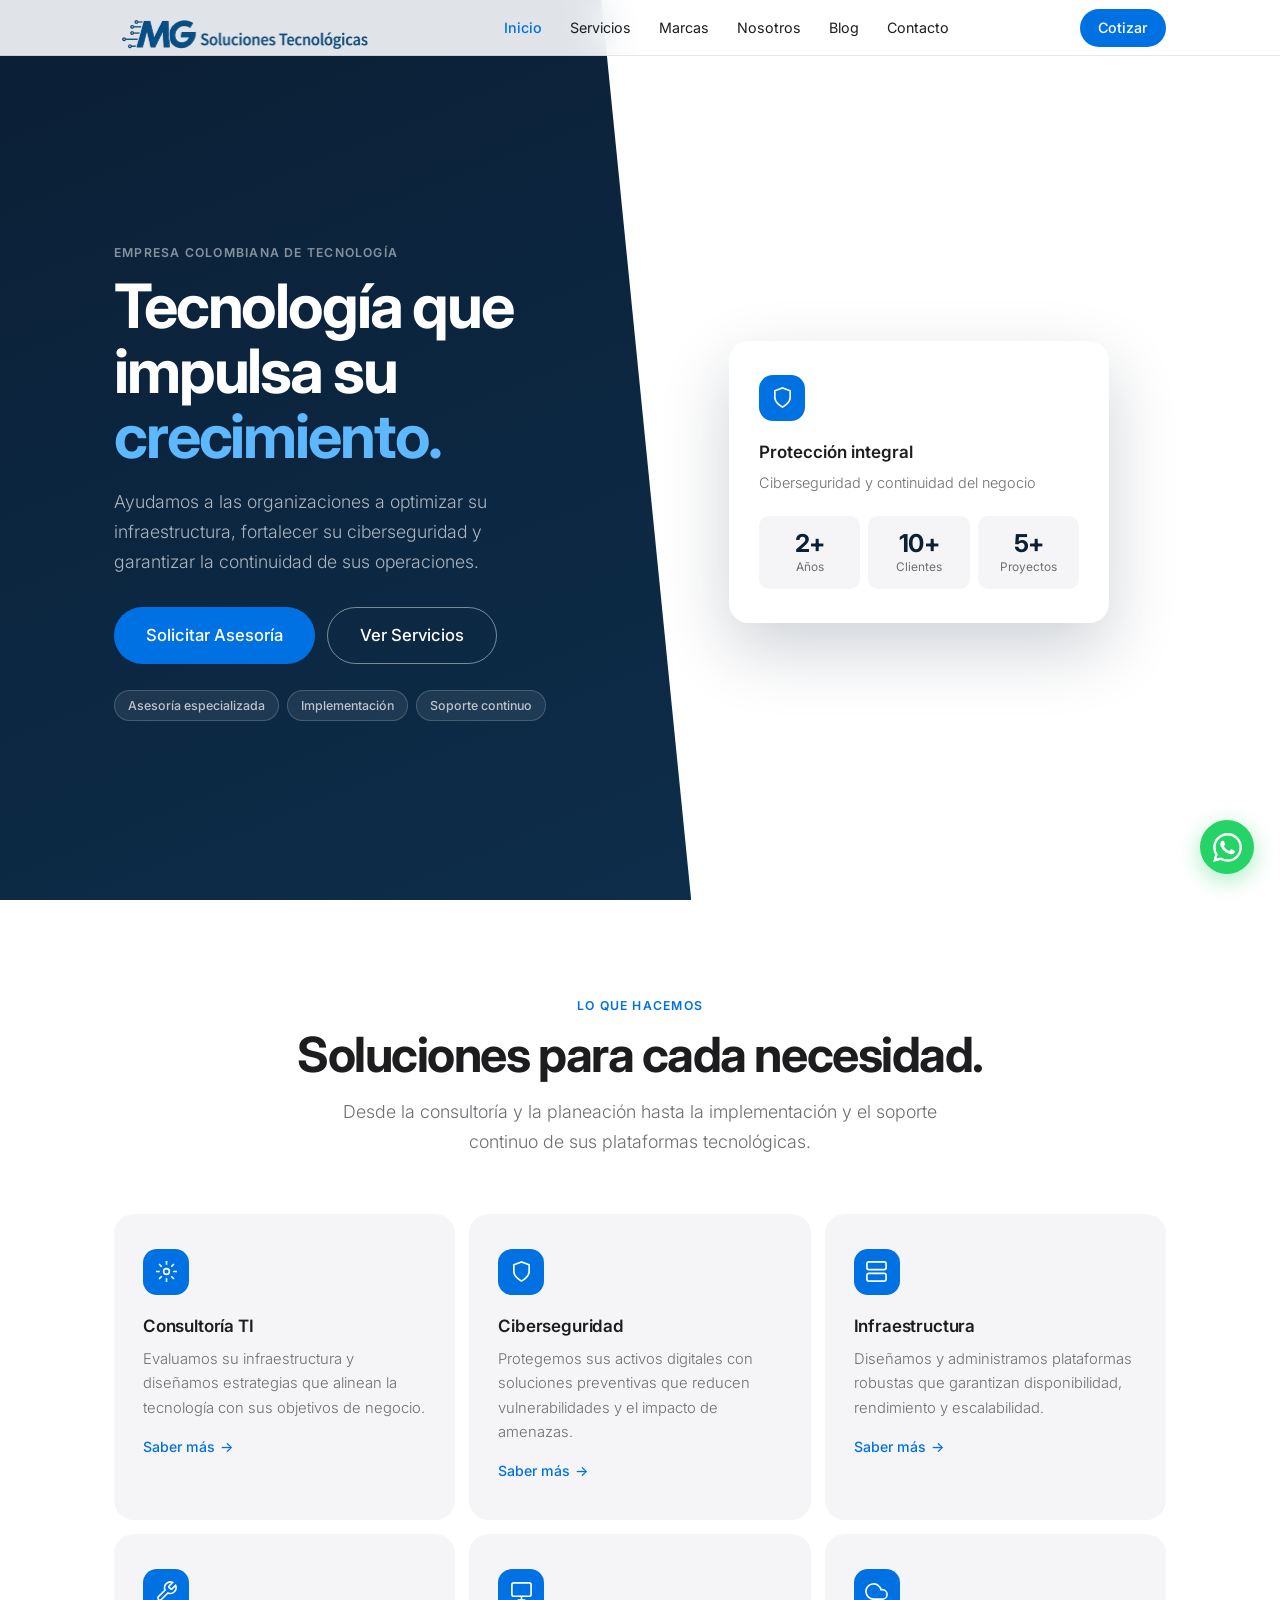
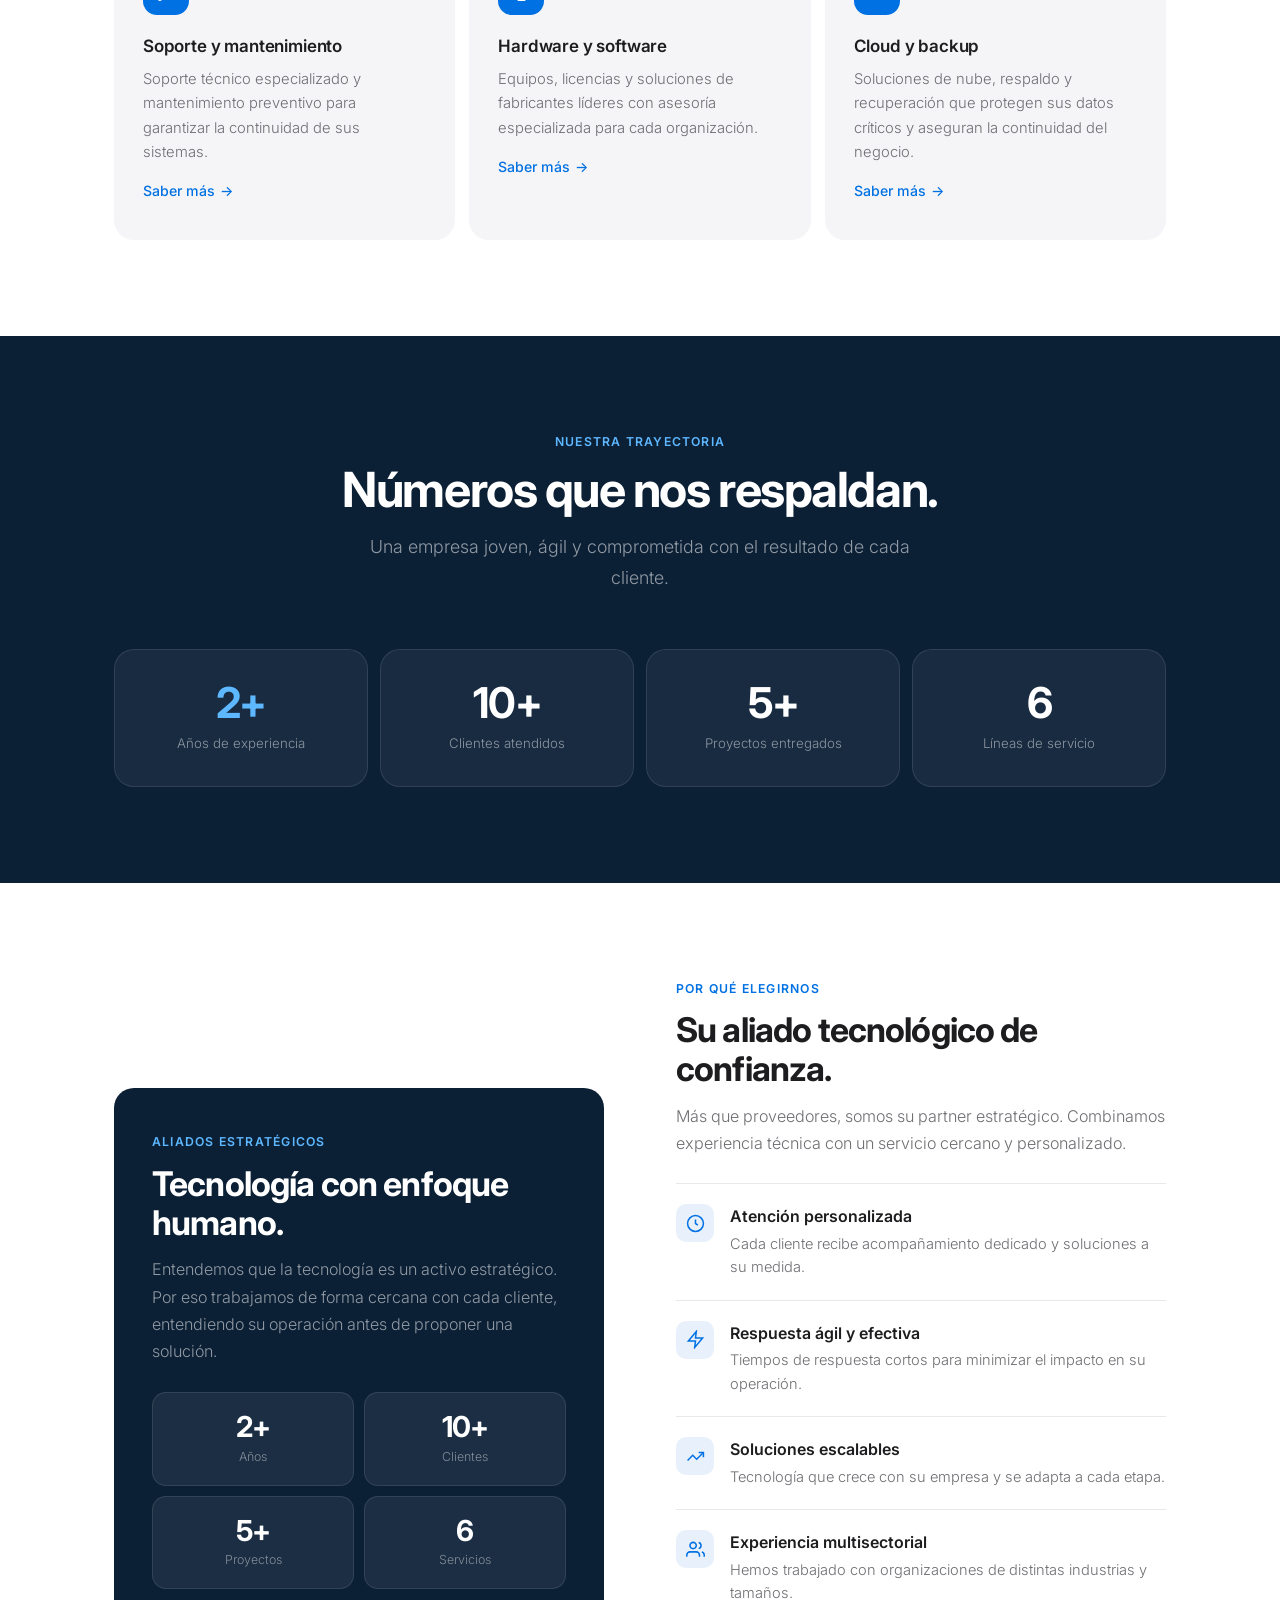
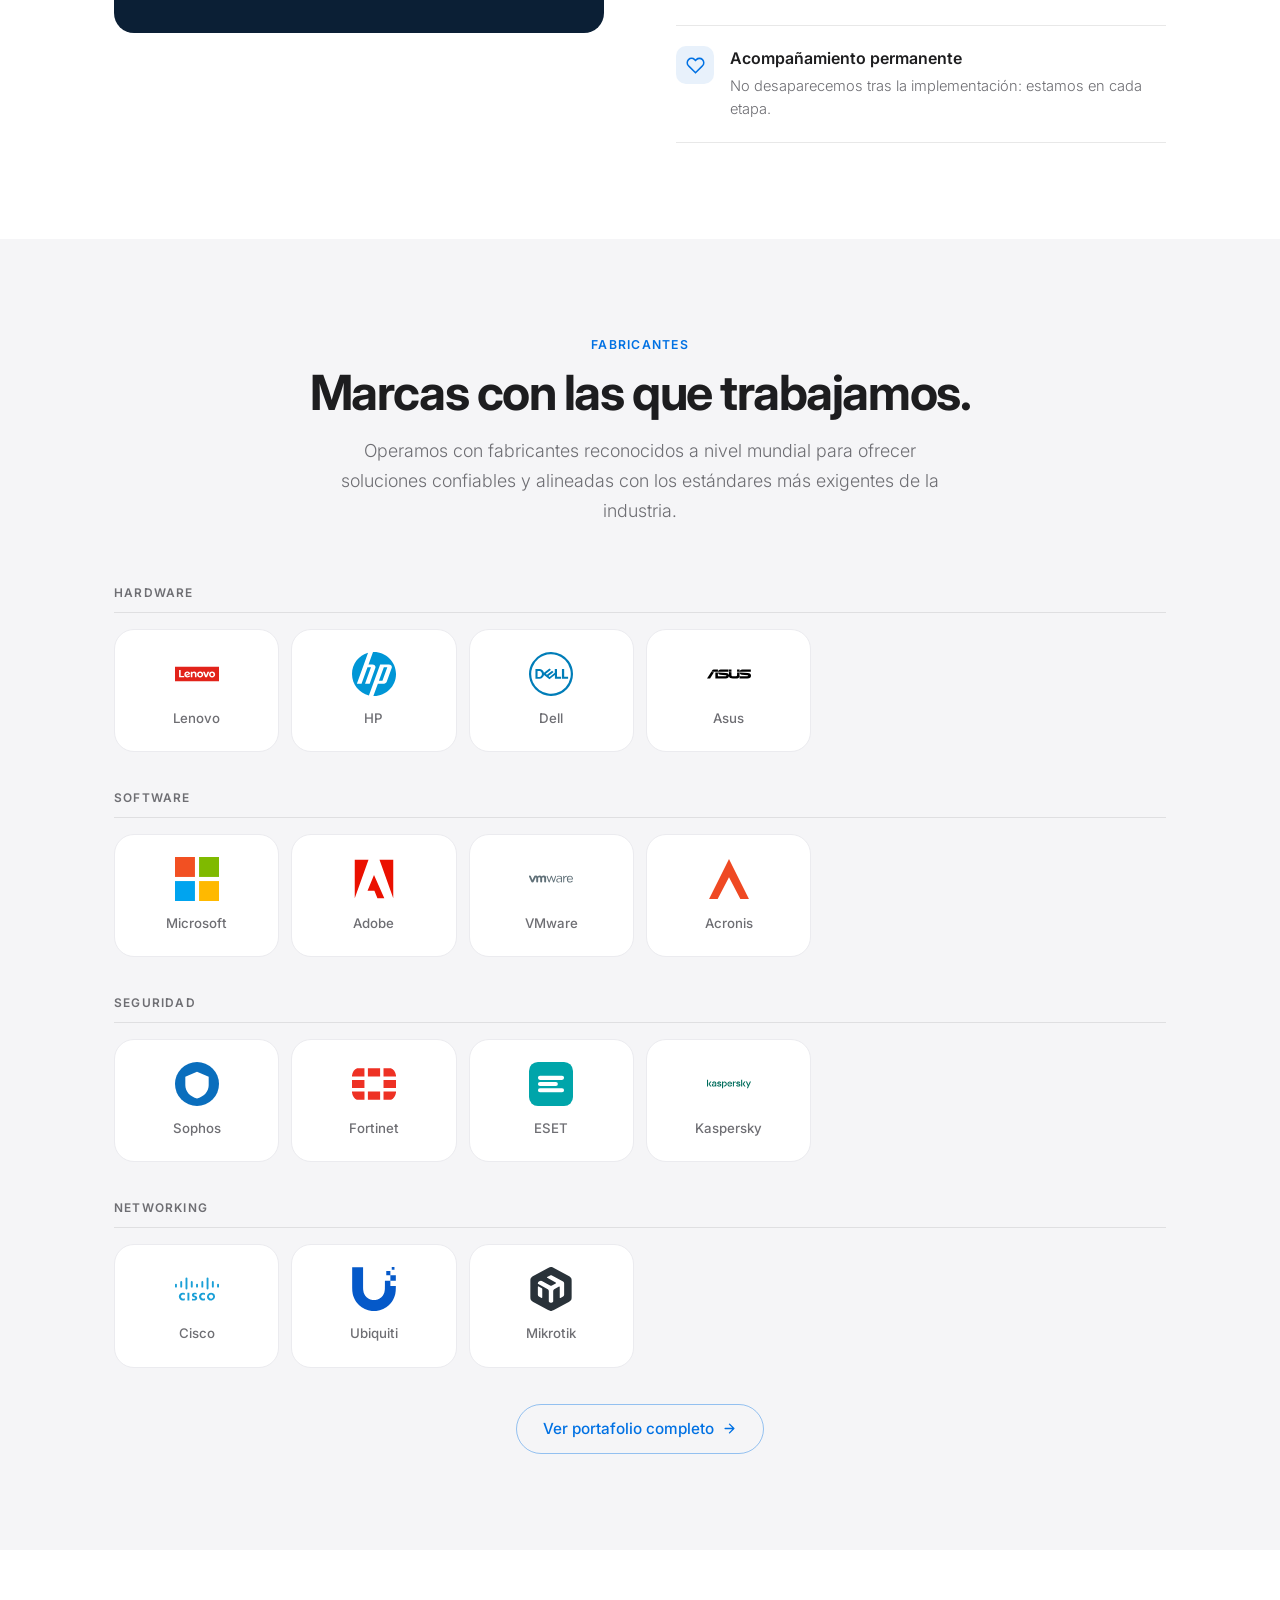
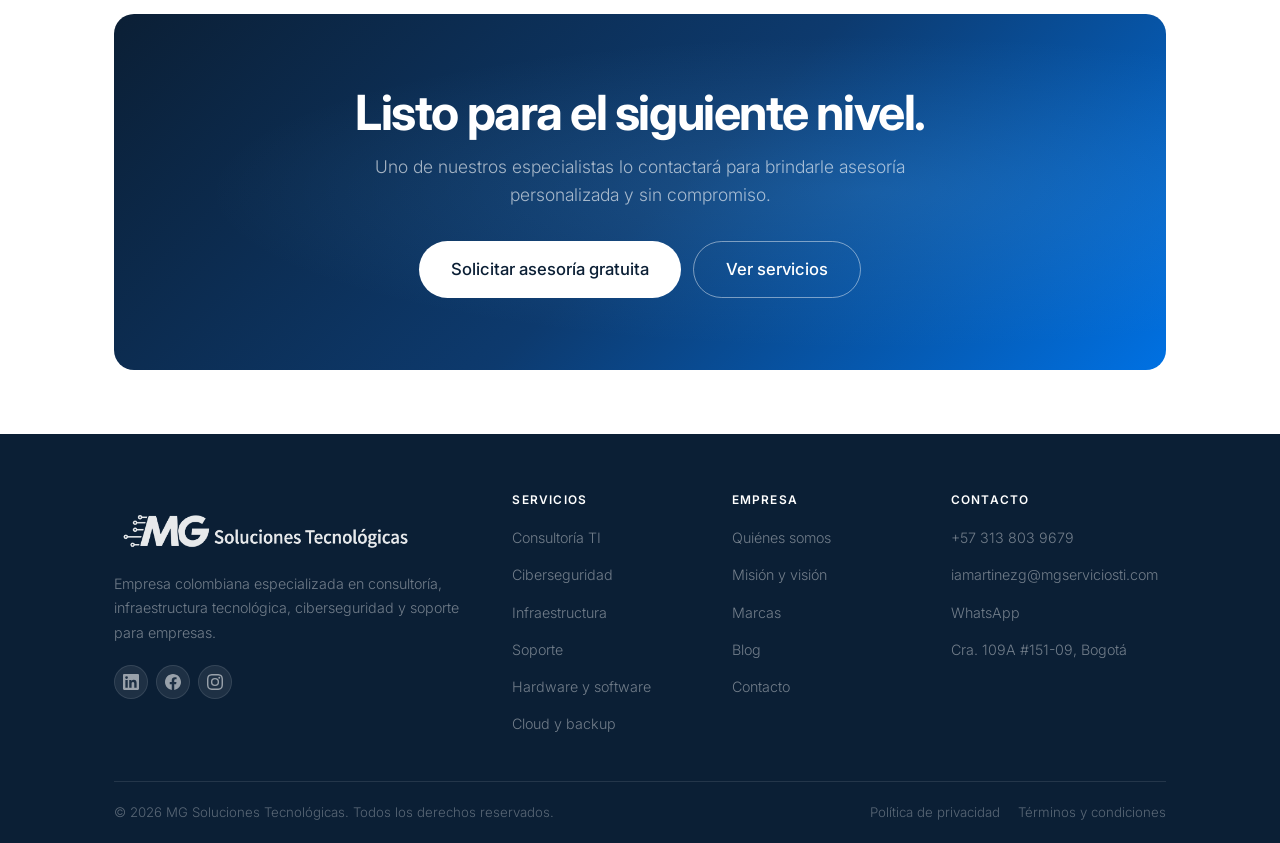
==== commit 52b2438f: "Actualización de contenido" ====
--- a/index.html
+++ b/index.html
@@ -1,298 +1,367 @@
 <!DOCTYPE html>
 <html lang="es">
 <head>
-  <meta charset="UTF-8" />
-  <meta name="viewport" content="width=device-width, initial-scale=1.0" />
-  <title>MG Soluciones Tecnológicas — Tecnología que impulsa su negocio</title>
-  <meta name="description" content="Consultoría TI, ciberseguridad, infraestructura y soporte para empresas colombianas. Soluciones integrales con fabricantes líderes." />
-  <link rel="stylesheet" href="css/styles.css" />
-  <link rel="icon" type="image/png" href="images/logo.png" />
+<meta charset="utf-8">
+<meta name="viewport" content="width=device-width, initial-scale=1">
+<title>MG Soluciones Tecnológicas — Tecnología que impulsa su crecimiento</title>
+<meta name="description" content="Consultoría TI, ciberseguridad, infraestructura, soporte y cloud para empresas en Colombia. Asesoría especializada, implementación y soporte continuo.">
+<meta name="theme-color" content="#0B1F35">
+<meta property="og:type" content="website">
+<meta property="og:site_name" content="MG Soluciones Tecnológicas">
+<meta property="og:title" content="MG Soluciones Tecnológicas — Tecnología que impulsa su crecimiento">
+<meta property="og:description" content="Consultoría TI, ciberseguridad, infraestructura, soporte y cloud para empresas en Colombia. Asesoría especializada, implementación y soporte continuo.">
+<meta property="og:locale" content="es_CO">
+<link rel="icon" type="image/svg+xml" href="images/favicon.svg">
+<link rel="icon" type="image/png" sizes="32x32" href="images/favicon-32.png">
+<link rel="apple-touch-icon" href="images/apple-touch-icon.png">
+<link rel="preconnect" href="https://fonts.googleapis.com">
+<link rel="preconnect" href="https://fonts.gstatic.com" crossorigin>
+<link rel="stylesheet" href="css/styles.css">
 </head>
 <body>
-
+<a class="skip-link" href="#main">Saltar al contenido</a>
 <header class="site-header">
   <div class="container">
     <div class="header-inner">
-      <a href="index.html" class="logo"><img src="images/logo.png" alt="MG Soluciones Tecnológicas" /></a>
-      <nav class="nav-links">
-        <a href="index.html" class="active">Inicio</a>
-        <a href="pages/servicios.html">Servicios</a>
-        <a href="pages/marcas.html">Marcas</a>
-        <a href="pages/nosotros.html">Nosotros</a>
-        <a href="pages/blog.html">Blog</a>
-        <a href="pages/contacto.html">Contacto</a>
+      <a class="brand" href="index.html" aria-label="MG Soluciones Tecnológicas, ir al inicio">
+        <img src="images/logo.png" alt="MG Soluciones Tecnológicas" width="300" height="86">
+      </a>
+      <nav class="nav" aria-label="Navegación principal">
+      <a href="index.html" aria-current="page">Inicio</a>
+      <a href="pages/servicios.html">Servicios</a>
+      <a href="pages/marcas.html">Marcas</a>
+      <a href="pages/nosotros.html">Nosotros</a>
+      <a href="pages/blog.html">Blog</a>
+      <a href="pages/contacto.html">Contacto</a>
       </nav>
-      <a href="pages/contacto.html" class="btn btn-primary nav-cta">Cotizar</a>
-      <button class="hamburger" aria-label="Menú" aria-expanded="false">
+      <a class="btn btn--primary nav-cta" href="pages/contacto.html">Cotizar</a>
+      <button class="nav-toggle" type="button" aria-label="Abrir menú" aria-expanded="false" aria-controls="menuMovil">
         <span></span><span></span><span></span>
       </button>
     </div>
   </div>
-  <nav class="mobile-nav">
-    <a href="index.html">Inicio</a>
-    <a href="pages/servicios.html">Servicios</a>
-    <a href="pages/marcas.html">Marcas</a>
-    <a href="pages/nosotros.html">Nosotros</a>
-    <a href="pages/blog.html">Blog</a>
-    <a href="pages/contacto.html">Contacto</a>
-    <a href="pages/contacto.html" class="btn btn-primary">Solicitar Cotización</a>
-  </nav>
 </header>
-
-<!-- ── HERO ── -->
+<nav class="nav-mobile" id="menuMovil" aria-label="Navegación móvil">
+  <a href="index.html" aria-current="page">Inicio</a>
+      <a href="pages/servicios.html">Servicios</a>
+      <a href="pages/marcas.html">Marcas</a>
+      <a href="pages/nosotros.html">Nosotros</a>
+      <a href="pages/blog.html">Blog</a>
+      <a href="pages/contacto.html">Contacto</a>
+  <a class="btn btn--primary" href="pages/contacto.html">Solicitar Cotización</a>
+</nav>
+<main id="main">
+
 <section class="hero">
   <div class="container">
     <div class="hero-inner">
-      <div class="hero-content">
-        <span class="eyebrow">Empresa colombiana de tecnología</span>
-        <h1 class="hero-title">Tecnología que impulsa su <span class="accent">negocio.</span></h1>
-        <p class="hero-sub">Ayudamos a las organizaciones a optimizar su infraestructura, fortalecer su ciberseguridad y garantizar la continuidad de sus operaciones.</p>
+
+      <div class="hero-copy">
+        <span class="eyebrow eyebrow--muted">Empresa colombiana de tecnología</span>
+        <h1 class="h-xl hero-title">Tecnología que impulsa su <em>crecimiento.</em></h1>
+        <p class="hero-text">Ayudamos a las organizaciones a optimizar su infraestructura, fortalecer su ciberseguridad y garantizar la continuidad de sus operaciones.</p>
         <div class="hero-actions">
-          <a href="pages/contacto.html" class="btn btn-primary btn-lg">Solicitar Asesoría</a>
-          <a href="pages/servicios.html" class="btn btn-ghost btn-lg">Ver Servicios →</a>
-        </div>
-        <div class="hero-badges">
-          <span class="hero-badge">Asesoría especializada</span>
-          <span class="hero-badge">Implementación</span>
-          <span class="hero-badge">Soporte continuo</span>
-        </div>
-      </div>
-      <div class="hero-visual">
-        <div class="hero-card-apple">
-          <div class="card-icon-apple">
-            <svg viewBox="0 0 24 24"><path d="M12 22s8-4 8-10V5l-8-3-8 3v7c0 6 8 10 8 10z"/></svg>
-          </div>
-          <h3>Protección integral</h3>
+          <a class="btn btn--primary btn--lg" href="pages/contacto.html">Solicitar Asesoría</a>
+          <a class="btn btn--outline-light btn--lg" href="pages/servicios.html">Ver Servicios</a>
+        </div>
+        <ul class="hero-tags">
+          <li class="hero-tag">Asesoría especializada</li>
+          <li class="hero-tag">Implementación</li>
+          <li class="hero-tag">Soporte continuo</li>
+        </ul>
+      </div>
+
+      <div class="hero-figure">
+        <div class="hero-card">
+          <div class="hero-card__icon"><svg viewBox="0 0 24 24" aria-hidden="true"><path d="M12 22s8-4 8-10V5l-8-3-8 3v7c0 6 8 10 8 10z"/></svg></div>
+          <h2>Protección integral</h2>
           <p>Ciberseguridad y continuidad del negocio</p>
-          <div class="hero-stats">
-            <div class="hero-stat-item"><div class="hero-stat-num">+50</div><div class="hero-stat-lbl">Clientes activos</div></div>
-            <div class="hero-stat-item"><div class="hero-stat-num">+8</div><div class="hero-stat-lbl">Años de exp.</div></div>
-            <div class="hero-stat-item"><div class="hero-stat-num">99%</div><div class="hero-stat-lbl">Satisfacción</div></div>
-          </div>
-        </div>
-      </div>
-    </div>
-  </div>
-</section>
-
-<!-- ── SERVICIOS ── -->
+          <dl class="stat-row">
+            <div class="stat"><dt class="stat__label">Años</dt><dd class="stat__num">2+</dd></div>
+            <div class="stat"><dt class="stat__label">Clientes</dt><dd class="stat__num">10+</dd></div>
+            <div class="stat"><dt class="stat__label">Proyectos</dt><dd class="stat__num">5+</dd></div>
+          </dl>
+        </div>
+      </div>
+
+    </div>
+  </div>
+</section>
+
 <section class="section bg-white">
   <div class="container">
-    <div class="section-header text-center">
+    <div class="section-head center">
       <span class="eyebrow">Lo que hacemos</span>
-      <h2 class="headline-lg">Soluciones para cada necesidad.</h2>
-      <p class="body-lg">Desde la consultoría y planeación hasta la implementación y soporte continuo de sus plataformas tecnológicas.</p>
-    </div>
-    <div class="services-grid">
-      <div class="service-card">
-        <div class="service-icon-apple"><svg viewBox="0 0 24 24"><circle cx="12" cy="12" r="3"/><path d="M12 1v4M12 19v4M4.22 4.22l2.83 2.83M16.95 16.95l2.83 2.83M1 12h4M19 12h4M4.22 19.78l2.83-2.83M16.95 7.05l2.83-2.83"/></svg></div>
+      <h2 class="h-lg">Soluciones para cada necesidad.</h2>
+      <p class="lead">Desde la consultoría y la planeación hasta la implementación y el soporte continuo de sus plataformas tecnológicas.</p>
+    </div>
+    <div class="grid-3">
+      <article class="card">
+        <div class="card__icon"><svg viewBox="0 0 24 24" aria-hidden="true"><circle cx="12" cy="12" r="3"/><path d="M12 1v4M12 19v4M4.22 4.22l2.83 2.83M16.95 16.95l2.83 2.83M1 12h4M19 12h4M4.22 19.78l2.83-2.83M16.95 7.05l2.83-2.83"/></svg></div>
         <h3>Consultoría TI</h3>
         <p>Evaluamos su infraestructura y diseñamos estrategias que alinean la tecnología con sus objetivos de negocio.</p>
-        <a href="pages/servicios.html#consultoria" class="service-link">Saber más →</a>
-      </div>
-      <div class="service-card">
-        <div class="service-icon-apple"><svg viewBox="0 0 24 24"><path d="M12 22s8-4 8-10V5l-8-3-8 3v7c0 6 8 10 8 10z"/></svg></div>
+        <a class="link-arrow" href="pages/servicios.html#consultoria">Saber más</a>
+      </article>
+      <article class="card">
+        <div class="card__icon"><svg viewBox="0 0 24 24" aria-hidden="true"><path d="M12 22s8-4 8-10V5l-8-3-8 3v7c0 6 8 10 8 10z"/></svg></div>
         <h3>Ciberseguridad</h3>
-        <p>Protegemos sus activos digitales con soluciones preventivas que minimizan vulnerabilidades y reducen el impacto de amenazas.</p>
-        <a href="pages/servicios.html#ciberseguridad" class="service-link">Saber más →</a>
-      </div>
-      <div class="service-card">
-        <div class="service-icon-apple"><svg viewBox="0 0 24 24"><rect x="2" y="2" width="20" height="8" rx="2"/><rect x="2" y="14" width="20" height="8" rx="2"/><path d="M6 6h.01M6 18h.01"/></svg></div>
+        <p>Protegemos sus activos digitales con soluciones preventivas que reducen vulnerabilidades y el impacto de amenazas.</p>
+        <a class="link-arrow" href="pages/servicios.html#ciberseguridad">Saber más</a>
+      </article>
+      <article class="card">
+        <div class="card__icon"><svg viewBox="0 0 24 24" aria-hidden="true"><rect x="2" y="2" width="20" height="8" rx="2"/><rect x="2" y="14" width="20" height="8" rx="2"/><path d="M6 6h.01M6 18h.01"/></svg></div>
         <h3>Infraestructura</h3>
         <p>Diseñamos y administramos plataformas robustas que garantizan disponibilidad, rendimiento y escalabilidad.</p>
-        <a href="pages/servicios.html#infraestructura" class="service-link">Saber más →</a>
-      </div>
-      <div class="service-card">
-        <div class="service-icon-apple"><svg viewBox="0 0 24 24"><path d="M14.7 6.3a1 1 0 0 0 0 1.4l1.6 1.6a1 1 0 0 0 1.4 0l3.77-3.77a6 6 0 0 1-7.94 7.94l-6.91 6.91a2.12 2.12 0 0 1-3-3l6.91-6.91a6 6 0 0 1 7.94-7.94l-3.76 3.76z"/></svg></div>
-        <h3>Soporte y Mantenimiento</h3>
+        <a class="link-arrow" href="pages/servicios.html#infraestructura">Saber más</a>
+      </article>
+      <article class="card">
+        <div class="card__icon"><svg viewBox="0 0 24 24" aria-hidden="true"><path d="M14.7 6.3a1 1 0 0 0 0 1.4l1.6 1.6a1 1 0 0 0 1.4 0l3.77-3.77a6 6 0 0 1-7.94 7.94l-6.91 6.91a2.12 2.12 0 0 1-3-3l6.91-6.91a6 6 0 0 1 7.94-7.94l-3.76 3.76z"/></svg></div>
+        <h3>Soporte y mantenimiento</h3>
         <p>Soporte técnico especializado y mantenimiento preventivo para garantizar la continuidad de sus sistemas.</p>
-        <a href="pages/servicios.html#soporte" class="service-link">Saber más →</a>
-      </div>
-      <div class="service-card">
-        <div class="service-icon-apple"><svg viewBox="0 0 24 24"><rect x="2" y="3" width="20" height="14" rx="2"/><path d="M8 21h8M12 17v4"/></svg></div>
-        <h3>Hardware y Software</h3>
+        <a class="link-arrow" href="pages/servicios.html#soporte">Saber más</a>
+      </article>
+      <article class="card">
+        <div class="card__icon"><svg viewBox="0 0 24 24" aria-hidden="true"><rect x="2" y="3" width="20" height="14" rx="2"/><path d="M8 21h8M12 17v4"/></svg></div>
+        <h3>Hardware y software</h3>
         <p>Equipos, licencias y soluciones de fabricantes líderes con asesoría especializada para cada organización.</p>
-        <a href="pages/servicios.html#hardware" class="service-link">Saber más →</a>
-      </div>
-      <div class="service-card">
-        <div class="service-icon-apple"><svg viewBox="0 0 24 24"><polyline points="22 12 18 12 15 21 9 3 6 12 2 12"/></svg></div>
-        <h3>Cloud y Backup</h3>
-        <p>Soluciones de nube, respaldo y recuperación que protegen sus datos críticos y garantizan la continuidad del negocio.</p>
-        <a href="pages/servicios.html#cloud" class="service-link">Saber más →</a>
-      </div>
-    </div>
-  </div>
-</section>
-
-<!-- ── STATS DARK ── -->
+        <a class="link-arrow" href="pages/servicios.html#hardware">Saber más</a>
+      </article>
+      <article class="card">
+        <div class="card__icon"><svg viewBox="0 0 24 24" aria-hidden="true"><path d="M18 10h-1.26A8 8 0 1 0 9 20h9a5 5 0 0 0 0-10z"/></svg></div>
+        <h3>Cloud y backup</h3>
+        <p>Soluciones de nube, respaldo y recuperación que protegen sus datos críticos y aseguran la continuidad del negocio.</p>
+        <a class="link-arrow" href="pages/servicios.html#cloud">Saber más</a>
+      </article>
+    </div>
+  </div>
+</section>
+
 <section class="section bg-navy">
   <div class="container">
-    <div class="text-center" style="margin-bottom:56px;">
-      <span class="eyebrow" style="color:var(--apple-blue);">Nuestra trayectoria</span>
-      <h2 class="headline-lg" style="color:#f5f5f7;">Números que nos respaldan.</h2>
-      <p class="body-lg" style="color:rgba(255,255,255,.45);">Más de una década acompañando a las organizaciones más exigentes del país.</p>
-    </div>
-    <div class="dark-stats-grid">
-      <div class="dark-stat-card"><div class="dark-stat-num">+8</div><div class="dark-stat-lbl">Años de experiencia</div></div>
-      <div class="dark-stat-card"><div class="dark-stat-num">+50</div><div class="dark-stat-lbl">Clientes activos</div></div>
-      <div class="dark-stat-card"><div class="dark-stat-num">+100</div><div class="dark-stat-lbl">Proyectos exitosos</div></div>
-      <div class="dark-stat-card"><div class="dark-stat-num">99%</div><div class="dark-stat-lbl">Satisfacción</div></div>
-    </div>
-  </div>
-</section>
-
-<!-- ── POR QUÉ MG ── -->
-<section class="section">
-  <div class="container">
-    <div class="why-layout">
-      <div class="why-visual-apple">
-        <span class="eyebrow">Aliados estratégicos</span>
-        <h2 class="headline-md">Tecnología con enfoque humano.</h2>
-        <p class="body-md">Entendemos que la tecnología es un activo estratégico. Por eso trabajamos de manera cercana con cada cliente.</p>
-        <div class="why-sub-stats">
-          <div class="why-sub-stat"><div class="why-sub-num">+50</div><div class="why-sub-lbl">Clientes activos</div></div>
-          <div class="why-sub-stat"><div class="why-sub-num">+8</div><div class="why-sub-lbl">Años de exp.</div></div>
-          <div class="why-sub-stat"><div class="why-sub-num">+100</div><div class="why-sub-lbl">Proyectos</div></div>
-          <div class="why-sub-stat"><div class="why-sub-num">6</div><div class="why-sub-lbl">Servicios</div></div>
-        </div>
+    <div class="section-head center on-dark">
+      <span class="eyebrow eyebrow--light">Nuestra trayectoria</span>
+      <h2 class="h-lg on-dark">Números que nos respaldan.</h2>
+      <p class="lead">Una empresa joven, ágil y comprometida con el resultado de cada cliente.</p>
+    </div>
+    <dl class="stats-grid">
+      <div class="stat-card"><dd class="stat-card__num">2+</dd><dt class="stat-card__label">Años de experiencia</dt></div>
+      <div class="stat-card"><dd class="stat-card__num">10+</dd><dt class="stat-card__label">Clientes atendidos</dt></div>
+      <div class="stat-card"><dd class="stat-card__num">5+</dd><dt class="stat-card__label">Proyectos entregados</dt></div>
+      <div class="stat-card"><dd class="stat-card__num">6</dd><dt class="stat-card__label">Líneas de servicio</dt></div>
+    </dl>
+  </div>
+</section>
+
+<section class="section bg-white">
+  <div class="container">
+    <div class="split">
+      <div class="split__panel">
+        <span class="eyebrow eyebrow--light">Aliados estratégicos</span>
+        <h2 class="h-md on-dark">Tecnología con enfoque humano.</h2>
+        <p class="body" style="color:rgba(255,255,255,.55)">Entendemos que la tecnología es un activo estratégico. Por eso trabajamos de forma cercana con cada cliente, entendiendo su operación antes de proponer una solución.</p>
+        <dl class="panel-stats">
+          <div class="panel-stat"><dd class="panel-stat__num">2+</dd><dt class="panel-stat__label">Años</dt></div>
+          <div class="panel-stat"><dd class="panel-stat__num">10+</dd><dt class="panel-stat__label">Clientes</dt></div>
+          <div class="panel-stat"><dd class="panel-stat__num">5+</dd><dt class="panel-stat__label">Proyectos</dt></div>
+          <div class="panel-stat"><dd class="panel-stat__num">6</dd><dt class="panel-stat__label">Servicios</dt></div>
+        </dl>
       </div>
       <div>
-        <span class="eyebrow">¿Por qué elegir MG?</span>
-        <h2 class="headline-md">Su aliado tecnológico de confianza.</h2>
-        <p class="body-md" style="margin-bottom:32px;">Más que proveedores, somos su partner estratégico en tecnología. Combinamos experiencia técnica con un servicio cercano y personalizado.</p>
-        <div class="features-list">
-          <div class="feature-row"><div class="feature-icon-sm">🎯</div><div><h4>Atención personalizada</h4><p>Cada cliente recibe un acompañamiento dedicado y soluciones a su medida.</p></div></div>
-          <div class="feature-row"><div class="feature-icon-sm">⚡</div><div><h4>Respuesta ágil y efectiva</h4><p>Tiempos de respuesta rápidos para minimizar el impacto en su operación.</p></div></div>
-          <div class="feature-row"><div class="feature-icon-sm">📈</div><div><h4>Soluciones escalables</h4><p>Tecnología que crece con su empresa, adaptándose a cada etapa.</p></div></div>
-          <div class="feature-row"><div class="feature-icon-sm">🏢</div><div><h4>Experiencia multisectorial</h4><p>Hemos trabajado con empresas de múltiples industrias y tamaños.</p></div></div>
-          <div class="feature-row"><div class="feature-icon-sm">🤝</div><div><h4>Acompañamiento permanente</h4><p>No desaparecemos tras la implementación. Estamos con usted en cada etapa.</p></div></div>
-        </div>
-      </div>
-    </div>
-  </div>
-</section>
-
-<!-- ── MARCAS ── -->
+        <span class="eyebrow">Por qué elegirnos</span>
+        <h2 class="h-md">Su aliado tecnológico de confianza.</h2>
+        <p class="body" style="margin-bottom:26px">Más que proveedores, somos su partner estratégico. Combinamos experiencia técnica con un servicio cercano y personalizado.</p>
+        <div class="feature-list">
+        <div class="feature">
+          <div class="feature__icon"><svg viewBox="0 0 24 24" aria-hidden="true"><circle cx="12" cy="12" r="10"/><path d="M12 7v5l3 2"/></svg></div>
+          <div><h3>Atención personalizada</h3><p>Cada cliente recibe acompañamiento dedicado y soluciones a su medida.</p></div>
+        </div>
+        <div class="feature">
+          <div class="feature__icon"><svg viewBox="0 0 24 24" aria-hidden="true"><path d="M13 2 3 14h9l-1 8 10-12h-9l1-8z"/></svg></div>
+          <div><h3>Respuesta ágil y efectiva</h3><p>Tiempos de respuesta cortos para minimizar el impacto en su operación.</p></div>
+        </div>
+        <div class="feature">
+          <div class="feature__icon"><svg viewBox="0 0 24 24" aria-hidden="true"><polyline points="22 7 13.5 15.5 8.5 10.5 2 17"/><polyline points="16 7 22 7 22 13"/></svg></div>
+          <div><h3>Soluciones escalables</h3><p>Tecnología que crece con su empresa y se adapta a cada etapa.</p></div>
+        </div>
+        <div class="feature">
+          <div class="feature__icon"><svg viewBox="0 0 24 24" aria-hidden="true"><path d="M17 21v-2a4 4 0 0 0-4-4H5a4 4 0 0 0-4 4v2"/><circle cx="9" cy="7" r="4"/><path d="M23 21v-2a4 4 0 0 0-3-3.87M16 3.13a4 4 0 0 1 0 7.75"/></svg></div>
+          <div><h3>Experiencia multisectorial</h3><p>Hemos trabajado con organizaciones de distintas industrias y tamaños.</p></div>
+        </div>
+        <div class="feature">
+          <div class="feature__icon"><svg viewBox="0 0 24 24" aria-hidden="true"><path d="M20.84 4.61a5.5 5.5 0 0 0-7.78 0L12 5.67l-1.06-1.06a5.5 5.5 0 0 0-7.78 7.78l1.06 1.06L12 21.23l7.78-7.78 1.06-1.06a5.5 5.5 0 0 0 0-7.78z"/></svg></div>
+          <div><h3>Acompañamiento permanente</h3><p>No desaparecemos tras la implementación: estamos en cada etapa.</p></div>
+        </div>
+        </div>
+      </div>
+    </div>
+  </div>
+</section>
+
 <section class="section bg-gray">
   <div class="container">
-    <div class="section-header text-center">
+    <div class="section-head center">
       <span class="eyebrow">Fabricantes</span>
-      <h2 class="headline-lg">Marcas con las que trabajamos.</h2>
-      <p class="body-lg">Trabajamos con fabricantes reconocidos a nivel mundial para ofrecer soluciones confiables y alineadas con los más altos estándares de la industria.</p>
-    </div>
-    <div class="brands-categories">
-      <div>
-        <p class="brand-category-label">Hardware</p>
-        <div class="brands-row">
-          <div class="brand-card"><div class="brand-logo-placeholder"><img src="images/brands/lenovo.png" alt="Lenovo" onerror="this.parentElement.innerHTML='<b style=\'font-size:.75rem;color:var(--apple-muted);\'>LENOVO</b>'"/></div><span class="brand-name">Lenovo</span></div>
-          <div class="brand-card"><div class="brand-logo-placeholder"><img src="images/brands/hp.png" alt="HP" onerror="this.parentElement.innerHTML='<b style=\'font-size:.75rem;color:var(--apple-muted);\'>HP</b>'"/></div><span class="brand-name">HP</span></div>
-          <div class="brand-card"><div class="brand-logo-placeholder"><img src="images/brands/dell.png" alt="Dell" onerror="this.parentElement.innerHTML='<b style=\'font-size:.75rem;color:var(--apple-muted);\'>DELL</b>'"/></div><span class="brand-name">Dell</span></div>
-          <div class="brand-card"><div class="brand-logo-placeholder"><img src="images/brands/asus.png" alt="Asus" onerror="this.parentElement.innerHTML='<b style=\'font-size:.75rem;color:var(--apple-muted);\'>ASUS</b>'"/></div><span class="brand-name">Asus</span></div>
-        </div>
-      </div>
-      <div>
-        <p class="brand-category-label">Software</p>
-        <div class="brands-row">
-          <div class="brand-card"><div class="brand-logo-placeholder"><img src="images/brands/microsoft.png" alt="Microsoft" onerror="this.parentElement.innerHTML='<b style=\'font-size:.65rem;color:var(--apple-muted);\'>MICROSOFT</b>'"/></div><span class="brand-name">Microsoft</span></div>
-          <div class="brand-card"><div class="brand-logo-placeholder"><img src="images/brands/adobe.png" alt="Adobe" onerror="this.parentElement.innerHTML='<b style=\'font-size:.75rem;color:var(--apple-muted);\'>ADOBE</b>'"/></div><span class="brand-name">Adobe</span></div>
-          <div class="brand-card"><div class="brand-logo-placeholder"><img src="images/brands/vmware.png" alt="VMware" onerror="this.parentElement.innerHTML='<b style=\'font-size:.75rem;color:var(--apple-muted);\'>VMWARE</b>'"/></div><span class="brand-name">VMware</span></div>
-          <div class="brand-card"><div class="brand-logo-placeholder"><img src="images/brands/acronis.png" alt="Acronis" onerror="this.parentElement.innerHTML='<b style=\'font-size:.75rem;color:var(--apple-muted);\'>ACRONIS</b>'"/></div><span class="brand-name">Acronis</span></div>
-        </div>
-      </div>
-      <div>
-        <p class="brand-category-label">Seguridad</p>
-        <div class="brands-row">
-          <div class="brand-card"><div class="brand-logo-placeholder"><img src="images/brands/sophos.png" alt="Sophos" onerror="this.parentElement.innerHTML='<b style=\'font-size:.75rem;color:var(--apple-muted);\'>SOPHOS</b>'"/></div><span class="brand-name">Sophos</span></div>
-          <div class="brand-card"><div class="brand-logo-placeholder"><img src="images/brands/fortinet.png" alt="Fortinet" onerror="this.parentElement.innerHTML='<b style=\'font-size:.7rem;color:var(--apple-muted);\'>FORTINET</b>'"/></div><span class="brand-name">Fortinet</span></div>
-          <div class="brand-card"><div class="brand-logo-placeholder"><img src="images/brands/eset.png" alt="ESET" onerror="this.parentElement.innerHTML='<b style=\'font-size:.75rem;color:var(--apple-muted);\'>ESET</b>'"/></div><span class="brand-name">ESET</span></div>
-          <div class="brand-card"><div class="brand-logo-placeholder"><img src="images/brands/kaspersky.png" alt="Kaspersky" onerror="this.parentElement.innerHTML='<b style=\'font-size:.65rem;color:var(--apple-muted);\'>KASPERSKY</b>'"/></div><span class="brand-name">Kaspersky</span></div>
-        </div>
-      </div>
-      <div>
-        <p class="brand-category-label">Networking</p>
-        <div class="brands-row">
-          <div class="brand-card"><div class="brand-logo-placeholder"><img src="images/brands/cisco.png" alt="Cisco" onerror="this.parentElement.innerHTML='<b style=\'font-size:.75rem;color:var(--apple-muted);\'>CISCO</b>'"/></div><span class="brand-name">Cisco</span></div>
-          <div class="brand-card"><div class="brand-logo-placeholder"><img src="images/brands/ubiquiti.png" alt="Ubiquiti" onerror="this.parentElement.innerHTML='<b style=\'font-size:.7rem;color:var(--apple-muted);\'>UBIQUITI</b>'"/></div><span class="brand-name">Ubiquiti</span></div>
-          <div class="brand-card"><div class="brand-logo-placeholder"><img src="images/brands/mikrotik.png" alt="Mikrotik" onerror="this.parentElement.innerHTML='<b style=\'font-size:.7rem;color:var(--apple-muted);\'>MIKROTIK</b>'"/></div><span class="brand-name">Mikrotik</span></div>
-        </div>
-      </div>
-    </div>
-  </div>
-</section>
-
-<!-- ── CTA ── -->
-<section class="section-sm">
-  <div class="container">
-    <div class="cta-banner">
-      <h2 class="headline-lg" style="color:#f5f5f7;">¿Listo para el siguiente nivel?</h2>
-      <p class="body-lg" style="color:rgba(255,255,255,.45);margin-bottom:36px;">Uno de nuestros especialistas lo contactará para brindarle asesoría personalizada y sin compromiso.</p>
+      <h2 class="h-lg">Marcas con las que trabajamos.</h2>
+      <p class="lead">Operamos con fabricantes reconocidos a nivel mundial para ofrecer soluciones confiables y alineadas con los estándares más exigentes de la industria.</p>
+    </div>
+    <div class="brand-group">
+      <h3 class="brand-group__title">Hardware</h3>
+      <div class="brand-row">
+        <div class="brand-item">
+          <div class="brand-item__logo"><img src="images/brands/lenovo.svg" alt="" loading="lazy" width="64" height="64"></div>
+          <span class="brand-item__name">Lenovo</span>
+        </div>
+        <div class="brand-item">
+          <div class="brand-item__logo"><img src="images/brands/hp.svg" alt="" loading="lazy" width="64" height="64"></div>
+          <span class="brand-item__name">HP</span>
+        </div>
+        <div class="brand-item">
+          <div class="brand-item__logo"><img src="images/brands/dell.svg" alt="" loading="lazy" width="64" height="64"></div>
+          <span class="brand-item__name">Dell</span>
+        </div>
+        <div class="brand-item">
+          <div class="brand-item__logo"><img src="images/brands/asus.svg" alt="" loading="lazy" width="64" height="64"></div>
+          <span class="brand-item__name">Asus</span>
+        </div>
+      </div>
+    </div>
+    <div class="brand-group">
+      <h3 class="brand-group__title">Software</h3>
+      <div class="brand-row">
+        <div class="brand-item">
+          <div class="brand-item__logo"><img src="images/brands/microsoft.svg" alt="" loading="lazy" width="64" height="64"></div>
+          <span class="brand-item__name">Microsoft</span>
+        </div>
+        <div class="brand-item">
+          <div class="brand-item__logo"><img src="images/brands/adobe.svg" alt="" loading="lazy" width="64" height="64"></div>
+          <span class="brand-item__name">Adobe</span>
+        </div>
+        <div class="brand-item">
+          <div class="brand-item__logo"><img src="images/brands/vmware.svg" alt="" loading="lazy" width="64" height="64"></div>
+          <span class="brand-item__name">VMware</span>
+        </div>
+        <div class="brand-item">
+          <div class="brand-item__logo"><img src="images/brands/acronis.svg" alt="" loading="lazy" width="64" height="64"></div>
+          <span class="brand-item__name">Acronis</span>
+        </div>
+      </div>
+    </div>
+    <div class="brand-group">
+      <h3 class="brand-group__title">Seguridad</h3>
+      <div class="brand-row">
+        <div class="brand-item">
+          <div class="brand-item__logo"><img src="images/brands/sophos.svg" alt="" loading="lazy" width="64" height="64"></div>
+          <span class="brand-item__name">Sophos</span>
+        </div>
+        <div class="brand-item">
+          <div class="brand-item__logo"><img src="images/brands/fortinet.svg" alt="" loading="lazy" width="64" height="64"></div>
+          <span class="brand-item__name">Fortinet</span>
+        </div>
+        <div class="brand-item">
+          <div class="brand-item__logo"><img src="images/brands/eset.svg" alt="" loading="lazy" width="64" height="64"></div>
+          <span class="brand-item__name">ESET</span>
+        </div>
+        <div class="brand-item">
+          <div class="brand-item__logo"><img src="images/brands/kaspersky.svg" alt="" loading="lazy" width="64" height="64"></div>
+          <span class="brand-item__name">Kaspersky</span>
+        </div>
+      </div>
+    </div>
+    <div class="brand-group">
+      <h3 class="brand-group__title">Networking</h3>
+      <div class="brand-row">
+        <div class="brand-item">
+          <div class="brand-item__logo"><img src="images/brands/cisco.svg" alt="" loading="lazy" width="64" height="64"></div>
+          <span class="brand-item__name">Cisco</span>
+        </div>
+        <div class="brand-item">
+          <div class="brand-item__logo"><img src="images/brands/ubiquiti.svg" alt="" loading="lazy" width="64" height="64"></div>
+          <span class="brand-item__name">Ubiquiti</span>
+        </div>
+        <div class="brand-item">
+          <div class="brand-item__logo"><img src="images/brands/mikrotik.svg" alt="" loading="lazy" width="64" height="64"></div>
+          <span class="brand-item__name">Mikrotik</span>
+        </div>
+      </div>
+    </div>
+    <div class="center" style="margin-top:36px">
+      <a class="btn btn--outline" href="pages/marcas.html">Ver portafolio completo <svg viewBox="0 0 24 24" aria-hidden="true"><path d="M5 12h14M12 5l7 7-7 7"/></svg></a>
+    </div>
+  </div>
+</section>
+
+<section class="section--sm">
+  <div class="container">
+    <div class="cta">
+      <h2 class="h-lg">Listo para el siguiente nivel.</h2>
+      <p>Uno de nuestros especialistas lo contactará para brindarle asesoría personalizada y sin compromiso.</p>
       <div class="cta-actions">
-        <a href="pages/contacto.html" class="btn btn-primary btn-lg">Solicitar Asesoría Gratuita</a>
-        <a href="pages/servicios.html" class="btn btn-white btn-lg">Ver Servicios</a>
-      </div>
-    </div>
-  </div>
-</section>
-
-<!-- ── FOOTER ── -->
+        <a class="btn btn--light btn--lg" href="pages/contacto.html">Solicitar asesoría gratuita</a>
+        <a class="btn btn--outline-light btn--lg" href="pages/servicios.html">Ver servicios</a>
+      </div>
+    </div>
+  </div>
+</section>
+
+</main>
 <footer class="site-footer">
   <div class="container">
     <div class="footer-grid">
-      <div>
-        <div class="footer-logo"><img src="images/logo.png" alt="MG Soluciones Tecnológicas" /></div>
-        <p class="footer-desc">Empresa colombiana especializada en consultoría, infraestructura tecnológica, ciberseguridad y soporte para empresas.</p>
-        <div class="footer-social">
-          <a href="#" class="social-link" aria-label="LinkedIn">in</a>
-          <a href="#" class="social-link" aria-label="Facebook">f</a>
-          <a href="#" class="social-link" aria-label="Instagram">ig</a>
+      <div class="footer-brand">
+        <a href="index.html"><img src="images/logo.png" alt="MG Soluciones Tecnológicas" width="300" height="86"></a>
+        <p>Empresa colombiana especializada en consultoría, infraestructura tecnológica, ciberseguridad y soporte para empresas.</p>
+        <div class="socials">
+          <a href="#" aria-label="LinkedIn"><svg viewBox="0 0 24 24"><path d="M20.45 20.45h-3.56v-5.57c0-1.33-.02-3.04-1.85-3.04-1.85 0-2.14 1.45-2.14 2.94v5.67H9.35V9h3.41v1.56h.05a3.74 3.74 0 0 1 3.37-1.85c3.6 0 4.27 2.37 4.27 5.46zM5.34 7.43a2.06 2.06 0 1 1 0-4.13 2.06 2.06 0 0 1 0 4.13M7.12 20.45H3.56V9h3.56zM22.22 0H1.77C.79 0 0 .77 0 1.72v20.56C0 23.23.79 24 1.77 24h20.45c.98 0 1.78-.77 1.78-1.72V1.72C24 .77 23.2 0 22.22 0"/></svg></a>
+          <a href="#" aria-label="Facebook"><svg viewBox="0 0 24 24"><path d="M24 12.07C24 5.4 18.63 0 12 0S0 5.4 0 12.07C0 18.1 4.39 23.1 10.13 24v-8.44H7.08v-3.49h3.05V9.41c0-3.02 1.79-4.69 4.53-4.69 1.31 0 2.68.24 2.68.24v2.97h-1.51c-1.49 0-1.96.93-1.96 1.89v2.25h3.33l-.53 3.49h-2.8V24C19.61 23.1 24 18.1 24 12.07"/></svg></a>
+          <a href="#" aria-label="Instagram"><svg viewBox="0 0 24 24"><path d="M12 2.16c3.2 0 3.58.01 4.85.07 3.25.15 4.77 1.69 4.92 4.92.06 1.27.07 1.65.07 4.85s-.01 3.58-.07 4.85c-.15 3.23-1.66 4.77-4.92 4.92-1.27.06-1.65.07-4.85.07s-3.58-.01-4.85-.07c-3.26-.15-4.77-1.7-4.92-4.92-.06-1.27-.07-1.65-.07-4.85s.01-3.58.07-4.85C2.38 3.92 3.89 2.38 7.15 2.23 8.42 2.17 8.8 2.16 12 2.16M12 0C8.74 0 8.33.01 7.05.07 2.7.27.27 2.69.07 7.05.01 8.33 0 8.74 0 12s.01 3.67.07 4.95c.2 4.36 2.62 6.78 6.98 6.98C8.33 23.99 8.74 24 12 24s3.67-.01 4.95-.07c4.35-.2 6.78-2.62 6.98-6.98.06-1.28.07-1.69.07-4.95s-.01-3.67-.07-4.95c-.2-4.35-2.62-6.78-6.98-6.98C15.67.01 15.26 0 12 0m0 5.84a6.16 6.16 0 1 0 0 12.32 6.16 6.16 0 0 0 0-12.32M12 16a4 4 0 1 1 0-8 4 4 0 0 1 0 8m6.41-11.85a1.44 1.44 0 1 0 0 2.88 1.44 1.44 0 0 0 0-2.88"/></svg></a>
         </div>
       </div>
       <div class="footer-col">
-        <h5>Servicios</h5>
+        <h2>Servicios</h2>
         <ul>
           <li><a href="pages/servicios.html#consultoria">Consultoría TI</a></li>
           <li><a href="pages/servicios.html#ciberseguridad">Ciberseguridad</a></li>
           <li><a href="pages/servicios.html#infraestructura">Infraestructura</a></li>
           <li><a href="pages/servicios.html#soporte">Soporte</a></li>
-          <li><a href="pages/servicios.html#hardware">Hardware y Software</a></li>
-          <li><a href="pages/servicios.html#cloud">Cloud y Backup</a></li>
+          <li><a href="pages/servicios.html#hardware">Hardware y software</a></li>
+          <li><a href="pages/servicios.html#cloud">Cloud y backup</a></li>
         </ul>
       </div>
       <div class="footer-col">
-        <h5>Empresa</h5>
+        <h2>Empresa</h2>
         <ul>
-          <li><a href="pages/nosotros.html">Quiénes Somos</a></li>
-          <li><a href="pages/nosotros.html#mision">Misión y Visión</a></li>
+          <li><a href="pages/nosotros.html">Quiénes somos</a></li>
+          <li><a href="pages/nosotros.html#proposito">Misión y visión</a></li>
           <li><a href="pages/marcas.html">Marcas</a></li>
           <li><a href="pages/blog.html">Blog</a></li>
           <li><a href="pages/contacto.html">Contacto</a></li>
         </ul>
       </div>
       <div class="footer-col">
-        <h5>Contacto</h5>
+        <h2>Contacto</h2>
         <ul>
-          <li><a href="tel:+57XXXXXXXXXX">+57 (XXX) XXX-XXXX</a></li>
-          <li><a href="mailto:info@mgsoluciones.com">info@mgsoluciones.com</a></li>
-          <li><a href="#">Bogotá, Colombia</a></li>
-          <li><a href="https://wa.me/573138039679">WhatsApp</a></li>
+          <li><a href="tel:+573138039679">+57 313 803 9679</a></li>
+          <li><a href="mailto:iamartinezg@mgserviciosti.com">iamartinezg@mgserviciosti.com</a></li>
+          <li><a href="https://wa.me/573138039679?text=Hola%2C%20me%20gustar%C3%ADa%20recibir%20informaci%C3%B3n%20sobre%20sus%20servicios." target="_blank" rel="noopener">WhatsApp</a></li>
+          <li><a href="https://www.google.com/maps/search/?api=1&amp;query=Carrera+109A+%23151-09%2C+Bogot%C3%A1%2C+Colombia" target="_blank" rel="noopener">Cra. 109A #151-09, Bogotá</a></li>
         </ul>
       </div>
     </div>
     <div class="footer-bottom">
-      <p>© 2025 MG Soluciones Tecnológicas. Todos los derechos reservados.</p>
-      <div class="footer-bottom-links">
-        <a href="#">Política de Privacidad</a>
-        <a href="#">Términos y Condiciones</a>
-      </div>
+      <p>&copy; <span data-year>2026</span> MG Soluciones Tecnológicas. Todos los derechos reservados.</p>
+      <nav aria-label="Enlaces legales">
+        <a href="#">Política de privacidad</a>
+        <a href="#">Términos y condiciones</a>
+      </nav>
     </div>
   </div>
 </footer>
 
-<a href="https://wa.me/573138039679" target="_blank" rel="noopener" class="whatsapp-float" aria-label="WhatsApp">
-  <span class="whatsapp-tooltip">¡Escríbenos!</span>
-  <svg viewBox="0 0 24 24"><path d="M17.472 14.382c-.297-.149-1.758-.867-2.03-.967-.273-.099-.471-.148-.67.15-.197.297-.767.966-.94 1.164-.173.199-.347.223-.644.075-.297-.15-1.255-.463-2.39-1.475-.883-.788-1.48-1.761-1.653-2.059-.173-.297-.018-.458.13-.606.134-.133.298-.347.446-.52.149-.174.198-.298.298-.497.099-.198.05-.371-.025-.52-.075-.149-.669-1.612-.916-2.207-.242-.579-.487-.5-.669-.51-.173-.008-.371-.01-.57-.01-.198 0-.52.074-.792.372-.272.297-1.04 1.016-1.04 2.479 0 1.462 1.065 2.875 1.213 3.074.149.198 2.096 3.2 5.077 4.487.709.306 1.262.489 1.694.625.712.227 1.36.195 1.871.118.571-.085 1.758-.719 2.006-1.413.248-.694.248-1.289.173-1.413-.074-.124-.272-.198-.57-.347m-5.421 7.403h-.004a9.87 9.87 0 01-5.031-1.378l-.361-.214-3.741.982.998-3.648-.235-.374a9.86 9.86 0 01-1.51-5.26c.001-5.45 4.436-9.884 9.888-9.884 2.64 0 5.122 1.03 6.988 2.898a9.825 9.825 0 012.893 6.994c-.003 5.45-4.437 9.884-9.885 9.884m8.413-18.297A11.815 11.815 0 0012.05 0C5.495 0 .16 5.335.157 11.892c0 2.096.547 4.142 1.588 5.945L.057 24l6.305-1.654a11.882 11.882 0 005.683 1.448h.005c6.554 0 11.89-5.335 11.893-11.893a11.821 11.821 0 00-3.48-8.413Z"/></svg>
+<a class="wa-float" href="https://wa.me/573138039679?text=Hola%2C%20me%20gustar%C3%ADa%20recibir%20informaci%C3%B3n%20sobre%20sus%20servicios." target="_blank" rel="noopener" aria-label="Escribir por WhatsApp">
+  <span class="wa-float__label">Escríbenos por WhatsApp</span>
+  <svg viewBox="0 0 24 24" aria-hidden="true"><path d="M17.472 14.382c-.297-.149-1.758-.867-2.03-.967-.273-.099-.471-.148-.67.15-.197.297-.767.966-.94 1.164-.173.199-.347.223-.644.075-.297-.15-1.255-.463-2.39-1.475-.883-.788-1.48-1.761-1.653-2.059-.173-.297-.018-.458.13-.606.134-.133.298-.347.446-.52.149-.174.198-.298.298-.497.099-.198.05-.371-.025-.52-.075-.149-.669-1.612-.916-2.207-.242-.579-.487-.5-.669-.51-.173-.008-.371-.01-.57-.01-.198 0-.52.074-.792.372-.272.297-1.04 1.016-1.04 2.479 0 1.462 1.065 2.875 1.213 3.074.149.198 2.096 3.2 5.077 4.487.709.306 1.262.489 1.694.625.712.227 1.36.195 1.871.118.571-.085 1.758-.719 2.006-1.413.248-.694.248-1.289.173-1.413-.074-.124-.272-.198-.57-.347m-5.421 7.403h-.004a9.87 9.87 0 0 1-5.031-1.378l-.361-.214-3.741.982.998-3.648-.235-.374a9.86 9.86 0 0 1-1.51-5.26c.001-5.45 4.436-9.884 9.888-9.884 2.64 0 5.122 1.03 6.988 2.898a9.825 9.825 0 0 1 2.893 6.994c-.003 5.45-4.437 9.884-9.885 9.884m8.413-18.297A11.815 11.815 0 0 0 12.05 0C5.495 0 .16 5.335.157 11.892c0 2.096.547 4.142 1.588 5.945L.057 24l6.305-1.654a11.882 11.882 0 0 0 5.683 1.448h.005c6.554 0 11.89-5.335 11.893-11.893a11.821 11.821 0 0 0-3.48-8.413Z"/></svg>
 </a>
 
-<script src="js/main.js"></script>
+<script src="js/main.js" defer></script>
 </body>
 </html>
--- a/css/styles.css
+++ b/css/styles.css
@@ -1,791 +1,864 @@
-/* ============================================================
-   MG SOLUCIONES TECNOLÓGICAS — Apple style + Brand Colors
-   ============================================================ */
-
-@import url('https://fonts.googleapis.com/css2?family=Inter:wght@300;400;500;600;700;800;900&display=swap');
-
+/* ==========================================================================
+   MG SOLUCIONES TECNOLÓGICAS — Hoja de estilos
+   ========================================================================== */
+
+@import url('https://fonts.googleapis.com/css2?family=Inter:wght@300;400;500;600;700;800&display=swap');
+
+/* --------------------------------------------------------------------------
+   1. Variables
+   -------------------------------------------------------------------------- */
 :root {
-  /* Brand */
   --navy:        #0B1F35;
-  --navy-mid:    #112840;
+  --navy-deep:   #081827;
+  --navy-soft:   #0d2d4a;
   --blue:        #0071e3;
-  --blue-hov:    #0077ed;
-  --blue-light:  #e8f1fb;
-
-  /* Neutrals */
+  --blue-dark:   #005ec3;
+  --blue-bright: #5eb8ff;
+  --blue-tint:   #e8f1fb;
+
   --white:       #ffffff;
   --gray-50:     #f5f5f7;
-  --gray-100:    #e8e8ed;
+  --gray-100:    #ebebef;
   --gray-200:    #d2d2d7;
   --gray-500:    #6e6e73;
-  --gray-700:    #424245;
   --dark:        #1d1d1f;
-  --black:       #000000;
-
-  /* Semantic */
-  --border:      rgba(0,0,0,0.1);
-  --border-light:rgba(255,255,255,0.12);
-
-  --font: -apple-system, BlinkMacSystemFont, 'Inter', 'Helvetica Neue', Helvetica, Arial, sans-serif;
-
-  --radius-pill: 980px;
-  --radius-card: 20px;
-  --radius-sm:   12px;
-  --radius-icon: 12px;
-
-  --transition: .25s cubic-bezier(.4,0,.2,1);
-}
-
-/* ── Reset ── */
+
+  --success:     #198754;
+  --danger:      #d93025;
+
+  --border:      rgba(0,0,0,.09);
+
+  --font: -apple-system, BlinkMacSystemFont, 'Inter', 'Segoe UI', Roboto, Helvetica, Arial, sans-serif;
+
+  --r-pill: 980px;
+  --r-card: 20px;
+  --r-md:   14px;
+  --r-sm:   10px;
+
+  --t: .25s cubic-bezier(.4,0,.2,1);
+
+  --sh-sm: 0 2px 10px rgba(11,31,53,.06);
+  --sh-md: 0 10px 34px rgba(11,31,53,.10);
+  --sh-lg: 0 26px 68px rgba(11,31,53,.20);
+
+  --header-h: 56px;
+}
+
+/* --------------------------------------------------------------------------
+   2. Reset y base
+   -------------------------------------------------------------------------- */
 *, *::before, *::after { box-sizing: border-box; margin: 0; padding: 0; }
-html { scroll-behavior: smooth; font-size: 17px; }
+
+html {
+  font-size: 17px;
+  scroll-behavior: smooth;
+  scroll-padding-top: calc(var(--header-h) + 16px);
+  -webkit-text-size-adjust: 100%;
+}
+
 body {
   font-family: var(--font);
   color: var(--dark);
   background: var(--white);
-  line-height: 1.5;
+  line-height: 1.6;
+  overflow-x: hidden;
   -webkit-font-smoothing: antialiased;
   -moz-osx-font-smoothing: grayscale;
 }
-img { max-width: 100%; display: block; }
-a { text-decoration: none; color: inherit; }
+
+img, svg { display: block; max-width: 100%; }
+img { height: auto; }
+a { color: inherit; text-decoration: none; }
 ul { list-style: none; }
-button { cursor: pointer; font-family: var(--font); border: none; background: none; }
-
-/* ── Container ── */
-.container { max-width: 1080px; margin: 0 auto; padding: 0 24px; }
-
-/* ── Typography ── */
+button { font: inherit; border: 0; background: none; cursor: pointer; color: inherit; }
+input, select, textarea { font: inherit; }
+
+.container { width: 100%; max-width: 1100px; margin-inline: auto; padding-inline: 24px; }
+
+.sr-only {
+  position: absolute; width: 1px; height: 1px; padding: 0; margin: -1px;
+  overflow: hidden; clip: rect(0,0,0,0); white-space: nowrap; border: 0;
+}
+
+.skip-link {
+  position: absolute; top: -60px; left: 12px; z-index: 2000;
+  background: var(--blue); color: #fff; padding: 10px 18px;
+  border-radius: 0 0 var(--r-sm) var(--r-sm); font-size: .88rem; font-weight: 600;
+  transition: top var(--t);
+}
+.skip-link:focus { top: 0; }
+
+/* --------------------------------------------------------------------------
+   3. Tipografía
+   -------------------------------------------------------------------------- */
 .eyebrow {
-  font-size: .72rem; font-weight: 600;
-  letter-spacing: .1em; text-transform: uppercase;
-  color: var(--blue); margin-bottom: 12px; display: block;
-}
-.eyebrow-white { color: rgba(255,255,255,.6); }
-.headline-xl {
-  font-size: clamp(2.4rem, 5.5vw, 4.2rem);
-  font-weight: 700; letter-spacing: -2px; line-height: 1.05;
-  color: var(--dark); margin-bottom: 18px;
-}
-.headline-lg {
-  font-size: clamp(2rem, 4vw, 3.2rem);
-  font-weight: 700; letter-spacing: -1.5px; line-height: 1.08;
-  color: var(--dark); margin-bottom: 16px;
-}
-.headline-md {
-  font-size: clamp(1.5rem, 3vw, 2.2rem);
-  font-weight: 700; letter-spacing: -1px; line-height: 1.1;
-  color: var(--dark); margin-bottom: 14px;
-}
-.body-lg { font-size: 1.05rem; font-weight: 300; color: var(--gray-500); line-height: 1.7; }
-.body-md { font-size: .95rem; font-weight: 300; color: var(--gray-500); line-height: 1.7; }
-.text-white  { color: var(--white) !important; }
-.text-center { text-align: center; }
-.text-center .body-lg,
-.text-center .body-md { margin: 0 auto; max-width: 560px; }
-
-/* ── Buttons ── */
+  display: block; margin-bottom: 12px;
+  font-size: .72rem; font-weight: 600; letter-spacing: .1em;
+  text-transform: uppercase; color: var(--blue);
+}
+.eyebrow--light { color: var(--blue-bright); }
+.eyebrow--muted { color: rgba(255,255,255,.5); }
+
+.h-xl { font-size: clamp(2.1rem, 5vw, 3.6rem); font-weight: 700; letter-spacing: -.035em; line-height: 1.06; }
+.h-lg { font-size: clamp(1.75rem, 3.8vw, 2.85rem); font-weight: 700; letter-spacing: -.03em; line-height: 1.1; margin-bottom: 16px; }
+.h-md { font-size: clamp(1.4rem, 2.8vw, 2rem);    font-weight: 700; letter-spacing: -.025em; line-height: 1.15; margin-bottom: 14px; }
+.h-sm { font-size: 1.1rem; font-weight: 600; letter-spacing: -.01em; }
+
+.lead    { font-size: 1.05rem; font-weight: 300; line-height: 1.7; color: var(--gray-500); }
+.body    { font-size: .95rem;  font-weight: 300; line-height: 1.7; color: var(--gray-500); }
+.on-dark { color: var(--white); }
+.on-dark .lead, .on-dark .body { color: rgba(255,255,255,.55); }
+
+.center { text-align: center; }
+.center .lead, .center .body { margin-inline: auto; max-width: 600px; }
+
+/* --------------------------------------------------------------------------
+   4. Botones
+   -------------------------------------------------------------------------- */
 .btn {
-  display: inline-flex; align-items: center; gap: 7px;
-  font-family: var(--font); font-size: .9rem; font-weight: 500;
-  padding: 12px 24px; border-radius: var(--radius-pill);
-  transition: all var(--transition); white-space: nowrap; cursor: pointer;
-}
-.btn-primary  { background: var(--blue); color: var(--white); }
-.btn-primary:hover { background: var(--blue-hov); transform: scale(1.02); }
-.btn-ghost    { background: transparent; color: var(--blue); border: 1px solid rgba(0,113,227,.35); }
-.btn-ghost:hover { background: rgba(0,113,227,.07); border-color: var(--blue); }
-.btn-white    { background: var(--white); color: var(--dark); }
-.btn-white:hover { background: var(--gray-50); }
-.btn-outline-white { background: transparent; color: var(--white); border: 1px solid rgba(255,255,255,.4); }
-.btn-outline-white:hover { background: rgba(255,255,255,.1); border-color: rgba(255,255,255,.7); }
-.btn-lg { padding: 15px 30px; font-size: 1rem; }
-.btn-sm { padding: 8px 18px; font-size: .82rem; }
-
-/* ============================================================
-   HEADER
-   ============================================================ */
+  display: inline-flex; align-items: center; justify-content: center; gap: 8px;
+  padding: 12px 26px; border-radius: var(--r-pill);
+  font-size: .9rem; font-weight: 500; white-space: nowrap;
+  transition: background var(--t), color var(--t), border-color var(--t), transform var(--t), box-shadow var(--t);
+  cursor: pointer;
+}
+.btn svg { width: 15px; height: 15px; flex-shrink: 0; fill: none; stroke: currentColor; stroke-width: 2.2; stroke-linecap: round; stroke-linejoin: round; }
+
+.btn--primary { background: var(--blue); color: var(--white); }
+.btn--primary:hover { background: var(--blue-dark); transform: translateY(-1px); box-shadow: 0 6px 20px rgba(0,113,227,.32); }
+
+.btn--light { background: var(--white); color: var(--navy); }
+.btn--light:hover { background: var(--gray-50); transform: translateY(-1px); }
+
+.btn--outline { background: transparent; color: var(--blue); border: 1.5px solid rgba(0,113,227,.4); }
+.btn--outline:hover { background: rgba(0,113,227,.07); border-color: var(--blue); }
+
+.btn--outline-light { background: transparent; color: var(--white); border: 1.5px solid rgba(255,255,255,.45); }
+.btn--outline-light:hover { background: rgba(255,255,255,.12); border-color: rgba(255,255,255,.85); }
+
+.btn--lg { padding: 14px 32px; font-size: .98rem; }
+.btn[disabled] { opacity: .65; cursor: not-allowed; transform: none; }
+
+/* --------------------------------------------------------------------------
+   5. Header y navegación
+   -------------------------------------------------------------------------- */
 .site-header {
-  position: fixed; top: 0; left: 0; right: 0; z-index: 1000;
-  height: 52px;
+  position: fixed; inset: 0 0 auto 0; z-index: 1000; height: var(--header-h);
   background: rgba(255,255,255,.88);
   -webkit-backdrop-filter: saturate(180%) blur(20px);
   backdrop-filter: saturate(180%) blur(20px);
-  border-bottom: .5px solid var(--border);
+  border-bottom: 1px solid var(--border);
   transition: transform .3s ease;
 }
-.header-inner {
-  display: flex; align-items: center; justify-content: space-between; height: 52px;
-}
-.logo img { height: 62px; width: auto; }
-.nav-links { display: flex; align-items: center; gap: 2px; }
-.nav-links a {
-  font-size: .82rem; font-weight: 400; color: var(--dark); opacity: .8;
-  padding: 6px 12px; border-radius: 6px; transition: opacity var(--transition);
-}
-.nav-links a:hover, .nav-links a.active { opacity: 1; color: var(--blue); }
-.nav-cta { font-size: .82rem !important; padding: 7px 16px !important; }
-
-.hamburger {
-  display: none; flex-direction: column; gap: 5px;
-  padding: 8px; background: none; border: none;
-}
-.hamburger span {
-  display: block; width: 20px; height: 1.5px;
-  background: var(--dark); border-radius: 2px;
-  transition: all var(--transition); transform-origin: center;
-}
-.hamburger.open span:nth-child(1) { transform: translateY(6.5px) rotate(45deg); }
-.hamburger.open span:nth-child(2) { opacity: 0; transform: scaleX(0); }
-.hamburger.open span:nth-child(3) { transform: translateY(-6.5px) rotate(-45deg); }
-
-.mobile-nav {
+.header-inner { display: flex; align-items: center; justify-content: space-between; height: var(--header-h); gap: 16px; }
+
+.brand { flex-shrink: 0; display: flex; align-items: center; }
+.brand img { height: 60px; width: auto; }
+
+.nav { display: flex; align-items: center; gap: 2px; }
+.nav a {
+  padding: 7px 13px; border-radius: 8px;
+  font-size: .84rem; font-weight: 400; color: var(--dark);
+  transition: color var(--t), background var(--t);
+}
+.nav a:hover { color: var(--blue); background: rgba(0,113,227,.06); }
+.nav a[aria-current="page"] { color: var(--blue); font-weight: 500; }
+
+.nav-cta { flex-shrink: 0; padding: 8px 18px; font-size: .84rem; }
+
+.nav-toggle {
+  display: none; flex-direction: column; justify-content: center; gap: 5px;
+  width: 44px; height: 44px; padding: 10px; margin-right: -10px; flex-shrink: 0;
+}
+.nav-toggle span {
+  display: block; width: 21px; height: 2px; border-radius: 2px;
+  background: var(--dark); transition: transform .25s ease, opacity .2s ease;
+}
+.nav-toggle[aria-expanded="true"] span:nth-child(1) { transform: translateY(7px) rotate(45deg); }
+.nav-toggle[aria-expanded="true"] span:nth-child(2) { opacity: 0; }
+.nav-toggle[aria-expanded="true"] span:nth-child(3) { transform: translateY(-7px) rotate(-45deg); }
+
+.nav-mobile {
+  position: fixed; inset: var(--header-h) 0 auto 0; z-index: 999;
   display: none; flex-direction: column;
-  position: absolute; top: 100%; left: 0; right: 0;
-  background: rgba(255,255,255,.97);
+  padding: 8px 24px 24px;
+  background: rgba(255,255,255,.98);
   -webkit-backdrop-filter: blur(20px); backdrop-filter: blur(20px);
-  border-bottom: .5px solid var(--border);
-  padding: 12px 16px 20px; z-index: 999;
-  max-height: calc(100vh - 52px); overflow-y: auto;
-  opacity: 0; transition: opacity .2s ease;
-}
-.mobile-nav.is-open { opacity: 1; }
-.mobile-nav a {
-  font-size: .95rem; font-weight: 400; color: var(--dark);
-  padding: 13px 8px; border-bottom: .5px solid var(--border);
-  display: block; transition: color var(--transition);
-}
-.mobile-nav a:hover, .mobile-nav a.active { color: var(--blue); }
-.mobile-nav a:last-of-type { border-bottom: none; }
-.mobile-nav .btn { margin-top: 16px; width: 100%; justify-content: center; }
-
-/* ============================================================
-   SECTIONS
-   ============================================================ */
-.section     { padding: 110px 0; }
-.section-sm  { padding: 72px 0; }
-
-/* Background variants */
-.bg-white    { background: var(--white); }
-.bg-gray     { background: var(--gray-50); }
-.bg-navy     { background: var(--navy); }
-.bg-blue     { background: var(--blue); }
-.bg-black    { background: var(--black); }
-.bg-navy-gradient { background: linear-gradient(135deg, var(--navy) 0%, #0d2d4a 100%); }
-
-.section-header { margin-bottom: 64px; }
-
-/* ============================================================
-   HERO  — navy gradient left, white right
-   ============================================================ */
+  border-bottom: 1px solid var(--border);
+  box-shadow: var(--sh-md);
+  max-height: calc(100dvh - var(--header-h)); overflow-y: auto;
+}
+.nav-mobile.open { display: flex; }
+.nav-mobile a {
+  padding: 15px 4px; border-bottom: 1px solid var(--border);
+  font-size: .96rem; color: var(--dark); transition: color var(--t);
+}
+.nav-mobile a:last-of-type { border-bottom: 0; }
+.nav-mobile a:hover, .nav-mobile a[aria-current="page"] { color: var(--blue); }
+.nav-mobile .btn { margin-top: 16px; width: 100%; }
+
+/* --------------------------------------------------------------------------
+   6. Secciones
+   -------------------------------------------------------------------------- */
+.section    { padding: 96px 0; }
+.section--sm{ padding: 64px 0; }
+.bg-white   { background: var(--white); }
+.bg-gray    { background: var(--gray-50); }
+.bg-navy    { background: var(--navy); }
+.section-head { margin-bottom: 56px; }
+
+/* --------------------------------------------------------------------------
+   7. Hero
+   -------------------------------------------------------------------------- */
 .hero {
-  padding-top: 52px;
-  min-height: 100vh;
-  display: flex; align-items: center;
+  position: relative; overflow: hidden;
+  padding-top: var(--header-h);
   background: var(--white);
-  position: relative; overflow: hidden;
-}
-/* Left half navy */
+  display: flex; align-items: center; min-height: 100svh;
+}
+/* Panel navy diagonal (solo escritorio) */
 .hero::before {
-  content: '';
-  position: absolute; top: 0; left: 0;
-  width: 52%; height: 100%;
-  background: linear-gradient(160deg, var(--navy) 0%, #0d2d4a 100%);
-  clip-path: polygon(0 0, 90% 0, 100% 100%, 0 100%);
-  z-index: 0;
+  content: ''; position: absolute; inset: 0 auto 0 0; width: 54%;
+  background: linear-gradient(158deg, var(--navy) 0%, var(--navy-soft) 100%);
+  clip-path: polygon(0 0, 87% 0, 100% 100%, 0 100%);
 }
 .hero-inner {
   position: relative; z-index: 1;
-  display: grid; grid-template-columns: 1fr 1fr;
-  gap: 64px; align-items: center;
-  padding: 80px 0 60px;
-}
-.hero-content { }
-.hero-title {
-  font-size: clamp(2.4rem, 5vw, 4rem);
-  font-weight: 700; letter-spacing: -2px; line-height: 1.06;
-  color: var(--white); margin-bottom: 20px;
-}
-.hero-title .accent { color: #5eb8ff; }
-.hero-sub {
-  font-size: 1.05rem; font-weight: 300;
-  color: rgba(255,255,255,.65); line-height: 1.7;
-  margin-bottom: 34px; max-width: 440px;
-}
-.hero-actions { display: flex; gap: 12px; flex-wrap: wrap; }
-.hero-badges { display: flex; flex-wrap: wrap; gap: 8px; margin-top: 28px; }
-.hero-badge {
-  font-size: .73rem; font-weight: 500; color: rgba(255,255,255,.6);
-  padding: 5px 12px; border: .5px solid rgba(255,255,255,.2);
-  border-radius: var(--radius-pill); background: rgba(255,255,255,.07);
-}
-
-/* Hero visual card */
-.hero-visual { display: flex; justify-content: center; }
-.hero-card-apple {
-  width: 100%; max-width: 390px;
-  background: var(--white);
-  border-radius: var(--radius-card);
-  padding: 36px 32px;
-  box-shadow: 0 32px 80px rgba(11,31,53,.18);
-  animation: float-apple 7s ease-in-out infinite;
-}
-.hero-card-apple .card-icon-apple {
-  width: 44px; height: 44px; background: var(--blue);
-  border-radius: var(--radius-icon);
-  display: flex; align-items: center; justify-content: center; margin-bottom: 18px;
-}
-.hero-card-apple .card-icon-apple svg { width: 22px; height: 22px; stroke: #fff; fill: none; stroke-width: 1.8; }
-.hero-card-apple h3 { font-size: 1rem; font-weight: 600; color: var(--dark); margin-bottom: 6px; }
-.hero-card-apple p { font-size: .85rem; font-weight: 300; color: var(--gray-500); margin-bottom: 24px; }
-.hero-stats { display: grid; grid-template-columns: repeat(3, 1fr); gap: 12px; }
-.hero-stat-item { text-align: center; }
-.hero-stat-num { font-size: 1.6rem; font-weight: 700; letter-spacing: -1px; color: var(--navy); }
-.hero-stat-lbl { font-size: .7rem; color: var(--gray-500); font-weight: 300; margin-top: 2px; }
-
-@keyframes float-apple {
-  0%, 100% { transform: translateY(0); }
-  50%       { transform: translateY(-14px); }
-}
-
-/* ============================================================
-   SERVICES — blue-tinted cards on white
-   ============================================================ */
-.services-grid { display: grid; grid-template-columns: repeat(3, 1fr); gap: 12px; }
-.service-card {
-  background: var(--gray-50); border-radius: var(--radius-card);
-  padding: 36px 28px; transition: all var(--transition); cursor: default;
-  border: 1px solid transparent;
-}
-.service-card:hover { background: var(--white); border-color: var(--blue); box-shadow: 0 8px 40px rgba(0,113,227,.1); transform: translateY(-3px); }
-.service-icon-apple {
-  width: 44px; height: 44px; background: var(--blue);
-  border-radius: var(--radius-icon);
-  display: flex; align-items: center; justify-content: center; margin-bottom: 20px;
-}
-.service-icon-apple svg { width: 22px; height: 22px; stroke: #fff; fill: none; stroke-width: 1.8; }
-.service-card h3 { font-size: 1rem; font-weight: 600; color: var(--dark); margin-bottom: 8px; letter-spacing: -.2px; }
-.service-card p { font-size: .86rem; font-weight: 300; color: var(--gray-500); line-height: 1.65; }
-.service-link {
-  display: inline-flex; align-items: center; gap: 4px;
-  font-size: .82rem; font-weight: 500; color: var(--blue); margin-top: 16px;
-  transition: gap var(--transition);
-}
-.service-link:hover { gap: 8px; }
-
-/* ============================================================
-   DARK STATS — navy background
-   ============================================================ */
-.dark-stats-grid { display: grid; grid-template-columns: repeat(4, 1fr); gap: 10px; }
-.dark-stat-card {
-  background: rgba(255,255,255,.06);
-  border: 1px solid rgba(255,255,255,.1);
-  border-radius: var(--radius-card);
-  padding: 36px 24px; text-align: center;
-  transition: background var(--transition);
-}
-.dark-stat-card:hover { background: rgba(255,255,255,.1); }
-.dark-stat-num {
-  font-size: 2.6rem; font-weight: 700; letter-spacing: -2px; color: var(--white);
-}
-.dark-stat-lbl { font-size: .78rem; font-weight: 300; color: rgba(255,255,255,.5); margin-top: 6px; }
-/* Blue accent on first number */
-.dark-stat-card:nth-child(1) .dark-stat-num { color: #5eb8ff; }
-
-/* ============================================================
-   WHY MG — alternating blue/white
-   ============================================================ */
-.why-layout { display: grid; grid-template-columns: 1fr 1fr; gap: 80px; align-items: center; }
-.features-list { display: flex; flex-direction: column; }
-.feature-row {
-  display: flex; align-items: flex-start; gap: 18px;
-  padding: 22px 0; border-bottom: .5px solid var(--border);
-}
-.feature-row:first-child { border-top: .5px solid var(--border); }
-.feature-icon-sm {
-  width: 36px; height: 36px; flex-shrink: 0;
-  background: var(--blue-light); border-radius: 10px;
-  display: flex; align-items: center; justify-content: center; font-size: 1rem;
-}
-.feature-row h4 { font-size: .95rem; font-weight: 600; color: var(--dark); margin-bottom: 4px; }
-.feature-row p { font-size: .85rem; font-weight: 300; color: var(--gray-500); line-height: 1.6; }
-
-/* Why visual — navy card */
-.why-visual-apple {
-  background: var(--navy);
-  border-radius: var(--radius-card); padding: 48px 40px;
-}
-.why-visual-apple .eyebrow { color: #5eb8ff; }
-.why-visual-apple .headline-md { color: var(--white); }
-.why-visual-apple .body-md { color: rgba(255,255,255,.55); margin-bottom: 0; }
-.why-sub-stats { display: grid; grid-template-columns: 1fr 1fr; gap: 10px; margin-top: 28px; }
-.why-sub-stat {
+  display: grid; grid-template-columns: 1fr 1fr; gap: 64px; align-items: center;
+  padding: 72px 0 64px;
+}
+/* Orden explícito: texto primero, tarjeta después — en todos los tamaños */
+.hero-copy   { order: 1; }
+.hero-figure { order: 2; display: flex; justify-content: center; }
+
+.hero-title { color: var(--white); margin-bottom: 18px; }
+.hero-title em { font-style: normal; color: var(--blue-bright); }
+.hero-text {
+  font-size: 1.04rem; font-weight: 300; line-height: 1.7;
+  color: rgba(255,255,255,.66); margin-bottom: 30px; max-width: 450px;
+}
+.hero-actions { display: flex; flex-wrap: wrap; gap: 12px; }
+.hero-tags { display: flex; flex-wrap: wrap; gap: 8px; margin-top: 26px; }
+.hero-tag {
+  padding: 5px 13px; border-radius: var(--r-pill);
+  background: rgba(255,255,255,.08); border: 1px solid rgba(255,255,255,.18);
+  font-size: .73rem; font-weight: 500; color: rgba(255,255,255,.7);
+}
+
+.hero-card {
+  width: 100%; max-width: 380px; padding: 34px 30px;
+  background: var(--white); border-radius: var(--r-card);
+  box-shadow: var(--sh-lg);
+  animation: float 7s ease-in-out infinite;
+}
+.hero-card__icon {
+  width: 46px; height: 46px; margin-bottom: 18px; border-radius: var(--r-md);
+  background: var(--blue); display: grid; place-items: center;
+}
+.hero-card__icon svg { width: 23px; height: 23px; stroke: #fff; fill: none; stroke-width: 1.7; }
+.hero-card h2 { font-size: 1rem; font-weight: 600; margin-bottom: 5px; }
+.hero-card p  { font-size: .85rem; font-weight: 300; color: var(--gray-500); margin-bottom: 22px; }
+
+.stat-row { display: grid; grid-template-columns: repeat(3,1fr); gap: 8px; }
+.stat {
+  display: flex; flex-direction: column; justify-content: flex-end;
+  padding: 14px 6px; border-radius: var(--r-sm); background: var(--gray-50); text-align: center;
+}
+.stat__num { font-size: 1.45rem; font-weight: 700; letter-spacing: -.03em; color: var(--navy); line-height: 1.1; }
+.stat__label { font-size: .7rem; color: var(--gray-500); margin-top: 3px; line-height: 1.25; order: 2; }
+.stat__num   { order: 1; }
+
+@keyframes float { 0%,100% { transform: translateY(0); } 50% { transform: translateY(-12px); } }
+
+/* --------------------------------------------------------------------------
+   8. Servicios
+   -------------------------------------------------------------------------- */
+.grid-3 { display: grid; grid-template-columns: repeat(3,1fr); gap: 14px; }
+
+.card {
+  padding: 34px 28px; border-radius: var(--r-card);
+  background: var(--gray-50); border: 1px solid transparent;
+  transition: background var(--t), border-color var(--t), box-shadow var(--t), transform var(--t);
+}
+.card:hover {
+  background: var(--white); border-color: rgba(0,113,227,.35);
+  box-shadow: 0 10px 34px rgba(0,113,227,.10); transform: translateY(-3px);
+}
+.card__icon {
+  width: 46px; height: 46px; margin-bottom: 18px; border-radius: var(--r-md);
+  background: var(--blue); display: grid; place-items: center;
+}
+.card__icon svg { width: 23px; height: 23px; stroke: #fff; fill: none; stroke-width: 1.7; }
+.card h3 { font-size: 1rem; font-weight: 600; margin-bottom: 7px; letter-spacing: -.01em; }
+.card p  { font-size: .87rem; font-weight: 300; line-height: 1.65; color: var(--gray-500); }
+
+.link-arrow {
+  display: inline-flex; align-items: center; gap: 5px; margin-top: 16px;
+  font-size: .83rem; font-weight: 500; color: var(--blue); transition: gap var(--t);
+}
+.link-arrow::after { content: '\2192'; transition: transform var(--t); }
+.link-arrow:hover { gap: 9px; }
+
+/* --------------------------------------------------------------------------
+   9. Estadísticas (banda navy)
+   -------------------------------------------------------------------------- */
+.stats-grid { display: grid; grid-template-columns: repeat(4,1fr); gap: 12px; }
+.stat-card {
+  padding: 32px 18px; text-align: center; border-radius: var(--r-card);
+  background: rgba(255,255,255,.055); border: 1px solid rgba(255,255,255,.1);
+  transition: background var(--t);
+}
+.stat-card:hover { background: rgba(255,255,255,.1); }
+.stat-card__num {
+  font-size: clamp(1.9rem, 4vw, 2.5rem); font-weight: 700;
+  letter-spacing: -.04em; color: var(--white); line-height: 1;
+}
+.stat-card:first-child .stat-card__num { color: var(--blue-bright); }
+.stat-card__label { font-size: .78rem; font-weight: 300; color: rgba(255,255,255,.5); margin-top: 8px; }
+
+/* --------------------------------------------------------------------------
+   10. Bloque dividido (por qué elegirnos / nosotros)
+   -------------------------------------------------------------------------- */
+.split { display: grid; grid-template-columns: 1fr 1fr; gap: 72px; align-items: center; }
+.split__panel {
+  padding: 44px 38px; border-radius: var(--r-card); background: var(--navy);
+}
+.panel-stats { display: grid; grid-template-columns: 1fr 1fr; gap: 10px; margin-top: 26px; }
+.panel-stat {
+  padding: 18px 12px; text-align: center; border-radius: var(--r-md);
   background: rgba(255,255,255,.07); border: 1px solid rgba(255,255,255,.1);
-  border-radius: var(--radius-sm); padding: 20px; text-align: center;
-}
-.why-sub-num { font-size: 1.8rem; font-weight: 700; letter-spacing: -1px; color: var(--white); }
-.why-sub-lbl { font-size: .74rem; color: rgba(255,255,255,.45); font-weight: 300; margin-top: 4px; }
-
-/* ============================================================
-   BRANDS
-   ============================================================ */
-.brand-category-label {
-  font-size: .7rem; font-weight: 600; letter-spacing: .1em; text-transform: uppercase;
-  color: var(--gray-500); margin-bottom: 14px; padding-bottom: 10px;
-  border-bottom: .5px solid var(--border);
-}
-.brands-categories { display: flex; flex-direction: column; gap: 40px; }
-.brands-row { display: flex; flex-wrap: wrap; gap: 10px; }
-.brand-card {
-  flex: 1; min-width: 130px; max-width: 170px;
-  background: var(--white); border: 1px solid var(--gray-100);
-  border-radius: var(--radius-card); padding: 22px 18px;
-  display: flex; flex-direction: column; align-items: center; gap: 10px;
-  transition: all var(--transition);
-}
-.brand-card:hover { border-color: var(--blue); box-shadow: 0 4px 20px rgba(0,113,227,.1); transform: translateY(-2px); }
-.brand-logo-placeholder {
-  width: 80px; height: 38px; background: var(--gray-50); border-radius: 6px;
-  display: flex; align-items: center; justify-content: center;
-}
-.brand-name { font-size: .78rem; font-weight: 500; color: var(--gray-500); }
-
-/* ============================================================
-   CASES
-   ============================================================ */
-.cases-grid { display: grid; grid-template-columns: repeat(3, 1fr); gap: 12px; }
-.case-card {
-  background: var(--white); border: 1px solid var(--gray-100);
-  border-radius: var(--radius-card); overflow: hidden; transition: all var(--transition);
-}
-.case-card:hover { box-shadow: 0 12px 40px rgba(11,31,53,.12); transform: translateY(-3px); border-color: transparent; }
-.case-header-apple { background: var(--navy); padding: 28px; }
-.case-sector-lbl {
-  font-size: .68rem; font-weight: 600; letter-spacing: .1em; text-transform: uppercase;
-  color: rgba(255,255,255,.4); margin-bottom: 8px;
-}
-.case-header-apple h3 { font-size: 1rem; font-weight: 600; color: var(--white); line-height: 1.3; }
-.case-body-apple { padding: 24px; }
-.case-step-lbl {
-  font-size: .68rem; font-weight: 600; letter-spacing: .08em; text-transform: uppercase;
-  color: var(--blue); margin-bottom: 4px; margin-top: 14px;
-}
-.case-step-lbl:first-child { margin-top: 0; }
-.case-body-apple p { font-size: .86rem; font-weight: 300; color: var(--gray-500); line-height: 1.6; }
-.case-result-apple {
-  margin-top: 16px; padding: 12px 14px;
-  background: var(--blue-light); border-radius: var(--radius-sm);
-  border-left: 2px solid var(--blue);
-}
-.case-result-apple p { font-size: .84rem; color: var(--navy); font-weight: 500; }
-
-/* ============================================================
-   BLOG
-   ============================================================ */
-.blog-grid { display: grid; grid-template-columns: repeat(3, 1fr); gap: 12px; }
-.blog-card {
-  background: var(--white); border: 1px solid var(--gray-100);
-  border-radius: var(--radius-card); overflow: hidden; transition: all var(--transition);
-}
-.blog-card:hover { box-shadow: 0 12px 40px rgba(11,31,53,.1); transform: translateY(-3px); border-color: transparent; }
-.blog-img {
-  height: 180px; background: var(--navy);
-  display: flex; align-items: center; justify-content: center; position: relative;
-}
-.blog-img-icon { font-size: 2.5rem; opacity: .2; }
-.blog-tag-apple {
-  position: absolute; top: 14px; left: 14px;
-  font-size: .68rem; font-weight: 600; letter-spacing: .06em; text-transform: uppercase;
-  background: var(--blue); color: #fff; padding: 4px 10px; border-radius: var(--radius-pill);
-}
-.blog-body { padding: 22px; }
-.blog-date { font-size: .78rem; color: var(--gray-500); margin-bottom: 8px; font-weight: 300; }
-.blog-body h3 { font-size: .95rem; font-weight: 600; color: var(--dark); line-height: 1.4; margin-bottom: 8px; letter-spacing: -.2px; }
-.blog-body p { font-size: .84rem; font-weight: 300; color: var(--gray-500); line-height: 1.65; }
-.blog-read-more {
-  display: inline-flex; align-items: center; gap: 4px;
-  font-size: .82rem; font-weight: 500; color: var(--blue); margin-top: 14px;
-  transition: gap var(--transition);
-}
-.blog-read-more:hover { gap: 8px; }
-
-/* ============================================================
-   CTA BANNER — blue gradient
-   ============================================================ */
-.cta-banner {
-  background: linear-gradient(135deg, var(--navy) 0%, #0d3a6e 50%, var(--blue) 100%);
-  border-radius: var(--radius-card); padding: 80px 64px; text-align: center;
-  position: relative; overflow: hidden;
-}
-.cta-banner::before {
-  content: ''; position: absolute; inset: 0;
-  background: radial-gradient(ellipse at 70% 50%, rgba(94,184,255,.15) 0%, transparent 60%);
-}
-.cta-banner .headline-lg { color: var(--white); position: relative; }
-.cta-banner .cta-sub { font-size: 1.05rem; font-weight: 300; color: rgba(255,255,255,.6); margin-bottom: 36px; position: relative; }
-.cta-actions { display: flex; justify-content: center; gap: 12px; flex-wrap: wrap; position: relative; }
-
-/* ============================================================
-   CONTACT
-   ============================================================ */
-.contact-layout { display: grid; grid-template-columns: 1fr 1.6fr; gap: 72px; align-items: start; }
-.contact-info-item {
+}
+.panel-stat__num { font-size: 1.7rem; font-weight: 700; letter-spacing: -.03em; color: var(--white); line-height: 1.1; }
+.panel-stat__label { font-size: .73rem; font-weight: 300; color: rgba(255,255,255,.45); margin-top: 4px; }
+
+.feature-list { display: flex; flex-direction: column; }
+.feature {
+  display: flex; gap: 16px; align-items: flex-start;
+  padding: 20px 0; border-bottom: 1px solid var(--border);
+}
+.feature:first-child { border-top: 1px solid var(--border); }
+.feature__icon {
+  width: 38px; height: 38px; flex-shrink: 0; border-radius: var(--r-sm);
+  background: var(--blue-tint); display: grid; place-items: center;
+}
+.feature__icon svg { width: 19px; height: 19px; stroke: var(--blue); fill: none; stroke-width: 1.9; }
+.feature h3 { font-size: .94rem; font-weight: 600; margin-bottom: 3px; }
+.feature p  { font-size: .86rem; font-weight: 300; line-height: 1.6; color: var(--gray-500); }
+
+/* --------------------------------------------------------------------------
+   11. Marcas
+   -------------------------------------------------------------------------- */
+.brand-group + .brand-group { margin-top: 36px; }
+.brand-group__title {
+  margin-bottom: 16px; padding-bottom: 10px; border-bottom: 1px solid var(--border);
+  font-size: .7rem; font-weight: 600; letter-spacing: .1em; text-transform: uppercase; color: var(--gray-500);
+}
+.brand-row { display: grid; grid-template-columns: repeat(auto-fill, minmax(150px, 1fr)); gap: 12px; }
+.brand-item {
+  display: flex; flex-direction: column; align-items: center; justify-content: center; gap: 12px;
+  padding: 22px 14px; min-height: 116px;
+  background: var(--white); border: 1px solid var(--gray-100); border-radius: var(--r-card);
+  transition: border-color var(--t), box-shadow var(--t), transform var(--t);
+}
+.brand-item:hover { border-color: rgba(0,113,227,.4); box-shadow: 0 6px 22px rgba(0,113,227,.10); transform: translateY(-2px); }
+/* Caja de logo de altura fija — mantiene proporciones y tamaño uniforme */
+.brand-item__logo { width: 44px; height: 44px; }
+.brand-item__logo img { width: 100%; height: 100%; object-fit: contain; }
+.brand-item__name { font-size: .78rem; font-weight: 500; color: var(--gray-500); text-align: center; }
+
+/* Detalle de productos por marca */
+.product-grid { display: grid; grid-template-columns: repeat(auto-fit, minmax(210px,1fr)); gap: 12px; }
+.product-card {
+  padding: 22px; border-radius: var(--r-card);
+  background: var(--gray-50); border: 1px solid transparent; transition: all var(--t);
+}
+.product-card:hover { background: var(--white); border-color: rgba(0,113,227,.35); }
+.product-card h3 { font-size: .88rem; font-weight: 600; margin-bottom: 6px; }
+.product-card p  { font-size: .83rem; font-weight: 300; line-height: 1.6; color: var(--gray-500); }
+
+/* --------------------------------------------------------------------------
+   12. Página de servicios
+   -------------------------------------------------------------------------- */
+.service-block { padding: 76px 0; border-bottom: 1px solid var(--border); }
+.service-block:last-of-type { border-bottom: 0; }
+.service-split { display: grid; grid-template-columns: 1fr 1fr; gap: 60px; align-items: center; }
+/* Alternancia: en escritorio invierte columnas; en móvil el texto siempre va primero */
+.service-split__copy   { order: 1; }
+.service-split__visual { order: 2; }
+.service-split--flip .service-split__copy   { order: 2; }
+.service-split--flip .service-split__visual { order: 1; }
+
+.checklist {
+  display: flex; flex-direction: column; gap: 10px;
+  padding: 32px; border-radius: var(--r-card);
+  background: var(--gray-50); border: 1px solid var(--gray-100);
+}
+.checklist--dark { background: var(--navy); border-color: rgba(255,255,255,.08); }
+.checklist li {
+  display: flex; align-items: center; gap: 12px;
+  padding: 13px 16px; border-radius: var(--r-sm);
+  background: var(--white); font-size: .88rem;
+}
+.checklist--dark li { background: rgba(255,255,255,.07); color: rgba(255,255,255,.88); }
+.checklist li::before {
+  content: ''; width: 6px; height: 6px; border-radius: 50%;
+  background: var(--blue); flex-shrink: 0;
+}
+
+/* --------------------------------------------------------------------------
+   13. Nosotros
+   -------------------------------------------------------------------------- */
+.grid-4 { display: grid; grid-template-columns: repeat(4,1fr); gap: 14px; }
+.value-card {
+  padding: 30px 22px; text-align: center; border-radius: var(--r-card);
+  background: var(--gray-50); border: 1px solid transparent; transition: all var(--t);
+}
+.value-card:hover { background: var(--white); border-color: rgba(0,113,227,.35); box-shadow: 0 10px 30px rgba(0,113,227,.09); transform: translateY(-3px); }
+.value-card__icon {
+  width: 46px; height: 46px; margin: 0 auto 16px; border-radius: var(--r-md);
+  background: var(--blue-tint); display: grid; place-items: center;
+}
+.value-card__icon svg { width: 23px; height: 23px; stroke: var(--blue); fill: none; stroke-width: 1.7; }
+.value-card h3 { font-size: .92rem; font-weight: 600; margin-bottom: 7px; }
+.value-card p  { font-size: .83rem; font-weight: 300; line-height: 1.6; color: var(--gray-500); }
+
+.mv-grid { display: grid; grid-template-columns: 1fr 1fr; gap: 14px; }
+.mv-card { padding: 42px 38px; border-radius: var(--r-card); }
+.mv-card--mission { background: var(--navy); }
+.mv-card--vision  { background: var(--blue); }
+.mv-card__icon {
+  width: 46px; height: 46px; margin-bottom: 20px; border-radius: var(--r-md);
+  background: rgba(255,255,255,.16); display: grid; place-items: center;
+}
+.mv-card__icon svg { width: 23px; height: 23px; stroke: #fff; fill: none; stroke-width: 1.7; }
+.mv-card h2 { font-size: 1.15rem; font-weight: 700; color: var(--white); margin-bottom: 12px; letter-spacing: -.02em; }
+.mv-card p  { font-size: .9rem; font-weight: 300; line-height: 1.75; }
+.mv-card--mission p { color: rgba(255,255,255,.58); }
+.mv-card--vision  p { color: rgba(255,255,255,.8); }
+
+.cert-grid { display: grid; grid-template-columns: repeat(auto-fit, minmax(220px,1fr)); gap: 12px; }
+.cert-card {
+  display: flex; align-items: center; gap: 14px; padding: 20px;
+  background: var(--gray-50); border: 1px solid transparent; border-radius: var(--r-card);
+  transition: all var(--t);
+}
+.cert-card:hover { background: var(--white); border-color: rgba(0,113,227,.35); }
+.cert-card__logo { width: 38px; height: 38px; flex-shrink: 0; }
+.cert-card__logo img { width: 100%; height: 100%; object-fit: contain; }
+.cert-card h3 { font-size: .86rem; font-weight: 600; }
+.cert-card p  { font-size: .78rem; font-weight: 300; color: var(--gray-500); margin-top: 2px; }
+
+/* --------------------------------------------------------------------------
+   14. Blog
+   -------------------------------------------------------------------------- */
+.filters { display: flex; flex-wrap: wrap; gap: 8px; margin-bottom: 32px; }
+.filter {
+  padding: 8px 17px; border-radius: var(--r-pill);
+  border: 1px solid var(--gray-200); background: var(--white);
+  font-size: .8rem; font-weight: 500; color: var(--gray-500);
+  transition: background var(--t), color var(--t), border-color var(--t);
+}
+.filter:hover { border-color: var(--blue); color: var(--blue); }
+.filter[aria-pressed="true"] { background: var(--blue); border-color: var(--blue); color: var(--white); }
+
+.post-grid { display: grid; grid-template-columns: repeat(3,1fr); gap: 16px; }
+
+.post {
+  display: flex; flex-direction: column; overflow: hidden;
+  background: var(--white); border: 1px solid var(--gray-100); border-radius: var(--r-card);
+  transition: box-shadow var(--t), transform var(--t), border-color var(--t);
+}
+.post:hover { box-shadow: var(--sh-md); transform: translateY(-3px); border-color: transparent; }
+.post[hidden] { display: none; }
+
+.post__media { position: relative; aspect-ratio: 16 / 9; overflow: hidden; background: var(--navy); }
+.post__media img { width: 100%; height: 100%; object-fit: cover; }
+.post__tag {
+  position: absolute; top: 14px; left: 14px; z-index: 1;
+  padding: 4px 11px; border-radius: var(--r-pill);
+  background: var(--blue); color: var(--white);
+  font-size: .67rem; font-weight: 600; letter-spacing: .05em; text-transform: uppercase;
+}
+.post__body { display: flex; flex-direction: column; flex: 1; padding: 22px; }
+.post__meta { display: flex; flex-wrap: wrap; align-items: center; gap: 8px; margin-bottom: 9px; }
+.post__date   { font-size: .74rem; font-weight: 300; color: var(--gray-500); }
+.post__source { font-size: .7rem;  font-weight: 600; color: var(--blue); }
+.post__source::before { content: '\00B7'; margin-right: 8px; color: var(--gray-200); }
+.post h3 { font-size: .95rem; font-weight: 600; line-height: 1.4; letter-spacing: -.01em; margin-bottom: 8px; }
+.post p  { font-size: .84rem; font-weight: 300; line-height: 1.65; color: var(--gray-500); flex: 1; }
+.post .link-arrow { margin-top: 16px; align-self: flex-start; }
+
+/* Destacado */
+.post--featured { grid-column: 1 / -1; display: grid; grid-template-columns: 1fr 1fr; }
+.post--featured .post__media { aspect-ratio: auto; height: 100%; min-height: 280px; }
+.post--featured .post__body { justify-content: center; padding: 40px 38px; }
+.post--featured h3 { font-size: 1.28rem; line-height: 1.32; letter-spacing: -.025em; margin-bottom: 12px; }
+.post--featured p  { font-size: .9rem; flex: 0; }
+
+.empty-state {
+  grid-column: 1 / -1; padding: 56px 24px; text-align: center;
+  font-size: .95rem; font-weight: 300; color: var(--gray-500);
+}
+.empty-state[hidden] { display: none; }
+
+/* --------------------------------------------------------------------------
+   15. Contacto
+   -------------------------------------------------------------------------- */
+.contact-layout { display: grid; grid-template-columns: 1fr 1.45fr; gap: 56px; align-items: start; }
+
+.contact-list { margin-top: 8px; }
+.contact-item {
   display: flex; gap: 14px; align-items: flex-start;
-  padding: 20px 0; border-bottom: .5px solid var(--border);
-}
-.contact-info-item:last-child { border-bottom: none; }
-.contact-info-icon {
-  width: 38px; height: 38px; flex-shrink: 0;
-  background: var(--blue-light); border-radius: 10px;
-  display: flex; align-items: center; justify-content: center; font-size: 1rem;
-}
-.contact-info-item h4 { font-size: .88rem; font-weight: 600; color: var(--dark); }
-.contact-info-item p { font-size: .84rem; font-weight: 300; color: var(--gray-500); margin-top: 2px; }
-.contact-form-card {
-  background: var(--gray-50); border-radius: var(--radius-card); padding: 40px;
-}
-.form-row { display: grid; grid-template-columns: 1fr 1fr; gap: 12px; }
-.form-group { margin-bottom: 16px; }
-.form-group label { display: block; font-size: .78rem; font-weight: 600; color: var(--dark); margin-bottom: 6px; }
-.form-group input,
-.form-group select,
-.form-group textarea {
-  width: 100%; padding: 11px 14px;
-  font-family: var(--font); font-size: .9rem; font-weight: 300; color: var(--dark);
-  background: var(--white); border: .5px solid var(--gray-200);
-  border-radius: 10px; outline: none; transition: all var(--transition);
-}
-.form-group input::placeholder, .form-group textarea::placeholder { color: var(--gray-500); }
-.form-group input:focus, .form-group select:focus, .form-group textarea:focus {
-  border-color: var(--blue); box-shadow: 0 0 0 3px rgba(0,113,227,.12);
-}
-.form-group textarea { resize: vertical; min-height: 110px; }
-.form-group select { appearance: none; cursor: pointer; }
-.form-submit { width: 100%; justify-content: center; }
-.success-message {
-  display: none; background: var(--blue-light); border: .5px solid rgba(0,113,227,.3);
-  border-radius: 10px; padding: 14px 18px; color: var(--blue);
-  font-size: .88rem; font-weight: 500; margin-bottom: 18px; align-items: center; gap: 8px;
-}
-.map-placeholder {
-  width: 100%; height: 280px; background: var(--navy);
-  border-radius: var(--radius-card);
-  display: flex; flex-direction: column; align-items: center; justify-content: center;
-  gap: 10px; color: rgba(255,255,255,.4); font-size: .84rem; margin-top: 32px;
-}
-.map-placeholder-icon { font-size: 2rem; opacity: .5; }
-
-/* ============================================================
-   PAGE HERO (inner pages) — navy
-   ============================================================ */
-.page-hero {
-  padding-top: 52px;
-  background: linear-gradient(135deg, var(--navy) 0%, #0d2d4a 100%);
-  padding-bottom: 80px; position: relative; overflow: hidden;
-}
-.page-hero::after {
-  content: ''; position: absolute; right: -100px; top: -100px;
-  width: 500px; height: 500px; border-radius: 50%;
-  background: radial-gradient(circle, rgba(0,113,227,.2) 0%, transparent 70%);
-}
-.page-hero-inner { padding-top: 72px; position: relative; z-index: 1; }
-.page-hero-title {
-  font-size: clamp(2rem, 5vw, 3.4rem); font-weight: 700; letter-spacing: -2px;
-  color: var(--white); margin-bottom: 16px; line-height: 1.08;
-}
-.page-hero-sub { font-size: 1rem; color: rgba(255,255,255,.55); max-width: 520px; font-weight: 300; line-height: 1.65; }
-.breadcrumb {
-  display: flex; align-items: center; gap: 8px;
-  font-size: .78rem; color: rgba(255,255,255,.35); margin-bottom: 16px;
-}
-.breadcrumb a { color: rgba(255,255,255,.35); transition: color var(--transition); }
-.breadcrumb a:hover { color: rgba(255,255,255,.7); }
-.breadcrumb span { color: rgba(255,255,255,.2); }
-.page-hero-eyebrow { font-size: .72rem; font-weight: 600; letter-spacing: .1em; text-transform: uppercase; color: #5eb8ff; margin-bottom: 14px; display: block; }
-
-/* ============================================================
-   NOSOTROS
-   ============================================================ */
-.values-grid { display: grid; grid-template-columns: repeat(4, 1fr); gap: 12px; }
-.value-card {
-  background: var(--white); border: 1px solid var(--gray-100);
-  border-radius: var(--radius-card); padding: 32px 24px; text-align: center;
-  transition: all var(--transition);
-}
-.value-card:hover { border-color: var(--blue); box-shadow: 0 8px 32px rgba(0,113,227,.1); transform: translateY(-2px); }
-.value-emoji { font-size: 1.8rem; margin-bottom: 14px; }
-.value-card h4 { font-size: .9rem; font-weight: 600; color: var(--dark); margin-bottom: 8px; }
-.value-card p { font-size: .82rem; font-weight: 300; color: var(--gray-500); line-height: 1.6; }
-
-.mission-vision { display: grid; grid-template-columns: 1fr 1fr; gap: 12px; }
-.mv-card { padding: 44px 40px; border-radius: var(--radius-card); }
-.mv-card-mission { background: var(--navy); }
-.mv-card-vision  { background: var(--blue); }
-.mv-icon { font-size: 1.8rem; margin-bottom: 16px; }
-.mv-card-mission h3 { font-size: 1.1rem; font-weight: 700; color: var(--white); margin-bottom: 12px; letter-spacing: -.3px; }
-.mv-card-mission p  { font-size: .9rem; font-weight: 300; color: rgba(255,255,255,.55); line-height: 1.75; }
-.mv-card-vision h3  { font-size: 1.1rem; font-weight: 700; color: var(--white); margin-bottom: 12px; letter-spacing: -.3px; }
-.mv-card-vision p   { font-size: .9rem; font-weight: 300; color: rgba(255,255,255,.7); line-height: 1.75; }
-
-.cert-grid { display: grid; grid-template-columns: repeat(auto-fit, minmax(200px, 1fr)); gap: 12px; }
-.cert-card {
-  display: flex; align-items: center; gap: 14px;
-  background: var(--white); border: 1px solid var(--gray-100);
-  border-radius: var(--radius-card); padding: 22px; transition: all var(--transition);
-}
-.cert-card:hover { border-color: var(--blue); box-shadow: 0 4px 20px rgba(0,113,227,.1); }
-.cert-icon { font-size: 1.5rem; }
-.cert-card h4 { font-size: .86rem; font-weight: 600; color: var(--dark); }
-.cert-card p { font-size: .78rem; font-weight: 300; color: var(--gray-500); margin-top: 2px; }
-
-/* ============================================================
-   SERVICIOS PAGE
-   ============================================================ */
-.service-detail { padding: 80px 0; border-bottom: .5px solid var(--border); }
-.service-detail:last-child { border-bottom: none; }
-.service-detail-layout { display: grid; grid-template-columns: 1fr 1fr; gap: 64px; align-items: center; }
-.service-detail-layout.reverse { direction: rtl; }
-.service-detail-layout.reverse > * { direction: ltr; }
-.service-detail-visual {
-  background: var(--gray-50); border-radius: var(--radius-card);
-  padding: 36px; display: flex; flex-direction: column; gap: 10px;
-  border: 1px solid var(--gray-100);
-}
-.service-detail-visual-dark {
-  background: var(--navy); border: 1px solid rgba(255,255,255,.06);
-}
-.sub-feature {
-  display: flex; align-items: center; gap: 12px;
-  background: var(--white); border-radius: 10px;
-  padding: 14px 16px; color: var(--dark); font-size: .88rem;
-}
-.service-detail-visual-dark .sub-feature { background: rgba(255,255,255,.07); color: rgba(255,255,255,.85); }
-.sub-feature-dot { width: 6px; height: 6px; border-radius: 50%; background: var(--blue); flex-shrink: 0; }
-
-/* ============================================================
-   MARCAS PAGE
-   ============================================================ */
-.brand-detail { padding: 64px 0; border-bottom: .5px solid var(--border); }
-.brand-detail:last-child { border-bottom: none; }
-.brand-detail-cards { display: grid; grid-template-columns: repeat(auto-fit, minmax(200px, 1fr)); gap: 10px; }
-.brand-product-card {
-  background: var(--gray-50); border: 1px solid var(--gray-100);
-  border-radius: var(--radius-card); padding: 22px; transition: all var(--transition);
-}
-.brand-product-card:hover { border-color: var(--blue); background: var(--white); }
-.brand-product-card h4 { font-size: .88rem; font-weight: 600; color: var(--dark); margin-bottom: 6px; }
-.brand-product-card p { font-size: .82rem; font-weight: 300; color: var(--gray-500); line-height: 1.6; }
-
-/* ============================================================
-   BLOG PAGE
-   ============================================================ */
-.blog-filters { display: flex; flex-wrap: wrap; gap: 8px; margin-bottom: 40px; }
-.filter-btn {
-  font-size: .8rem; font-weight: 500; padding: 7px 16px;
-  border-radius: var(--radius-pill); border: .5px solid var(--gray-200);
-  color: var(--gray-500); background: var(--white);
-  transition: all var(--transition); cursor: pointer;
-}
-.filter-btn:hover, .filter-btn.active { background: var(--blue); color: #fff; border-color: transparent; }
-.blog-main-grid { display: grid; grid-template-columns: repeat(3, 1fr); gap: 12px; }
-.blog-card-featured {
-  grid-column: span 3; display: grid; grid-template-columns: 1fr 1fr;
-  background: var(--white); border: 1px solid var(--gray-100);
-  border-radius: var(--radius-card); overflow: hidden; transition: all var(--transition);
-}
-.blog-card-featured:hover { box-shadow: 0 12px 40px rgba(11,31,53,.1); border-color: transparent; }
-.blog-featured-img {
-  background: var(--navy); min-height: 260px;
-  display: flex; align-items: center; justify-content: center; position: relative;
-}
-.blog-featured-img-icon { font-size: 4rem; opacity: .15; }
-.blog-featured-body { padding: 44px 40px; display: flex; flex-direction: column; justify-content: center; }
-.blog-featured-body .blog-date { font-size: .78rem; color: var(--gray-500); margin-bottom: 12px; font-weight: 300; }
-.blog-featured-body h2 { font-size: 1.3rem; font-weight: 700; color: var(--dark); margin-bottom: 12px; line-height: 1.3; letter-spacing: -.4px; }
-.blog-featured-body p { font-size: .88rem; font-weight: 300; color: var(--gray-500); line-height: 1.65; }
-
-/* ============================================================
-   FAQ
-   ============================================================ */
+  padding: 17px 0; border-bottom: 1px solid var(--border);
+}
+.contact-item:last-child { border-bottom: 0; }
+.contact-item__icon {
+  width: 38px; height: 38px; flex-shrink: 0; border-radius: var(--r-sm);
+  background: var(--blue-tint); display: grid; place-items: center;
+}
+.contact-item__icon svg { width: 18px; height: 18px; stroke: var(--blue); fill: none; stroke-width: 1.9; }
+.contact-item__icon--wa { background: #e7f8ee; }
+.contact-item__icon--wa svg { fill: #25D366; stroke: none; }
+.contact-item h3 { font-size: .87rem; font-weight: 600; margin-bottom: 2px; }
+.contact-item p, .contact-item a { font-size: .85rem; font-weight: 300; color: var(--gray-500); line-height: 1.5; }
+.contact-item a:hover { color: var(--blue); text-decoration: underline; }
+.contact-item small { display: block; font-size: .76rem; color: var(--gray-500); margin-top: 3px; }
+
+.map {
+  position: relative; margin-top: 22px; border-radius: var(--r-md); overflow: hidden;
+  border: 1px solid var(--gray-100); aspect-ratio: 4 / 3;
+  background: var(--navy)
+    linear-gradient(rgba(255,255,255,.04) 1px, transparent 1px) 0 0 / 28px 28px,
+    linear-gradient(90deg, rgba(255,255,255,.04) 1px, transparent 1px) 0 0 / 28px 28px;
+}
+.map::after {
+  content: 'Cargando mapa\2026'; position: absolute; inset: 0; z-index: 0;
+  display: grid; place-items: center;
+  color: rgba(255,255,255,.4); font-size: .82rem; font-weight: 300;
+}
+.map iframe { position: relative; z-index: 1; }
+.map iframe { width: 100%; height: 100%; border: 0; display: block; }
+.map-link { display: inline-block; margin-top: 8px; font-size: .78rem; color: var(--blue); }
+.map-link:hover { text-decoration: underline; }
+
+/* Formulario */
+.form-card { padding: 36px; border-radius: var(--r-card); background: var(--gray-50); }
+.field-row { display: grid; grid-template-columns: 1fr 1fr; gap: 12px; }
+.field { margin-bottom: 14px; }
+.field label { display: block; margin-bottom: 6px; font-size: .78rem; font-weight: 600; }
+.field .req { color: var(--danger); }
+.field input, .field select, .field textarea {
+  width: 100%; padding: 12px 14px;
+  font-size: .9rem; font-weight: 300; color: var(--dark);
+  background: var(--white); border: 1px solid var(--gray-200); border-radius: var(--r-sm);
+  outline: none; appearance: none;
+  transition: border-color var(--t), box-shadow var(--t);
+}
+.field input::placeholder, .field textarea::placeholder { color: #b0b0b6; }
+.field input:focus, .field select:focus, .field textarea:focus {
+  border-color: var(--blue); box-shadow: 0 0 0 3px rgba(0,113,227,.13);
+}
+.field input[aria-invalid="true"], .field textarea[aria-invalid="true"] {
+  border-color: var(--danger); box-shadow: 0 0 0 3px rgba(217,48,37,.10);
+}
+.field textarea { min-height: 116px; resize: vertical; }
+.field select {
+  cursor: pointer; padding-right: 38px;
+  background-image: url("data:image/svg+xml,%3Csvg xmlns='http://www.w3.org/2000/svg' width='12' height='8' viewBox='0 0 12 8'%3E%3Cpath d='M1 1.5 6 6.5 11 1.5' stroke='%236e6e73' stroke-width='1.6' fill='none' stroke-linecap='round' stroke-linejoin='round'/%3E%3C/svg%3E");
+  background-repeat: no-repeat; background-position: right 14px center;
+}
+.field-error { display: block; margin-top: 5px; font-size: .75rem; color: var(--danger); }
+.form-submit { width: 100%; margin-top: 6px; }
+.form-legal { margin-top: 13px; font-size: .74rem; font-weight: 300; line-height: 1.5; color: var(--gray-500); text-align: center; }
+.form-legal a { color: var(--blue); }
+
+.alert {
+  display: none; align-items: flex-start; gap: 10px;
+  padding: 14px 16px; margin-bottom: 18px; border-radius: var(--r-sm);
+  font-size: .85rem; font-weight: 500; line-height: 1.5;
+}
+.alert[data-visible] { display: flex; }
+.alert svg { width: 18px; height: 18px; flex-shrink: 0; margin-top: 1px; fill: none; stroke: currentColor; stroke-width: 2.2; stroke-linecap: round; stroke-linejoin: round; }
+.alert--ok  { background: rgba(25,135,84,.08);  border: 1px solid rgba(25,135,84,.26);  color: var(--success); }
+.alert--err { background: rgba(217,48,37,.07);  border: 1px solid rgba(217,48,37,.24);  color: var(--danger); }
+.alert--err a { color: var(--danger); text-decoration: underline; }
+
+/* --------------------------------------------------------------------------
+   16. FAQ
+   -------------------------------------------------------------------------- */
+.faq-layout { display: grid; grid-template-columns: 1fr 1.35fr; gap: 56px; align-items: start; }
 .faq-list { display: flex; flex-direction: column; gap: 8px; }
 .faq-item {
-  background: var(--white); border: 1px solid var(--gray-100);
-  border-radius: var(--radius-sm); overflow: hidden; transition: border-color var(--transition);
-}
-.faq-item:hover { border-color: var(--blue); }
-.faq-item.open  { border-color: var(--blue); }
-.faq-question {
-  display: flex; align-items: center; justify-content: space-between;
-  padding: 18px 20px; cursor: pointer;
+  background: var(--white); border: 1px solid var(--gray-100); border-radius: var(--r-md);
+  overflow: hidden; transition: border-color var(--t);
+}
+.faq-item:hover { border-color: rgba(0,113,227,.35); }
+.faq-item:has(.faq-q[aria-expanded="true"]) { border-color: var(--blue); }
+.faq-q {
+  display: flex; align-items: center; justify-content: space-between; gap: 14px;
+  width: 100%; padding: 17px 20px; text-align: left;
   font-size: .9rem; font-weight: 500; color: var(--dark);
 }
-.faq-arrow { font-size: .7rem; color: var(--blue); transition: transform var(--transition); flex-shrink: 0; margin-left: 12px; }
-.faq-item.open .faq-arrow { transform: rotate(180deg); }
-.faq-answer { display: none; padding: 0 20px 18px; font-size: .86rem; font-weight: 300; color: var(--gray-500); line-height: 1.7; }
-.faq-item.open .faq-answer { display: block; }
-.faq-layout { display: grid; grid-template-columns: 1fr 1.4fr; gap: 72px; align-items: start; }
-
-/* ============================================================
-   FOOTER — navy
-   ============================================================ */
-.site-footer { background: var(--navy); padding: 64px 0 0; }
-.footer-grid { display: grid; grid-template-columns: 2fr 1fr 1fr 1fr; gap: 40px; padding-bottom: 48px; }
-.footer-logo { margin-bottom: 14px; filter: brightness(0) invert(1); opacity: .9; }
-.footer-logo img { height: 60px; }
-.footer-desc { font-size: .84rem; font-weight: 300; color: rgba(255,255,255,.45); line-height: 1.7; margin-bottom: 20px; }
-.footer-social { display: flex; gap: 8px; }
-.social-link {
-  width: 32px; height: 32px; border-radius: var(--radius-pill);
+.faq-q svg { width: 16px; height: 16px; flex-shrink: 0; stroke: var(--blue); fill: none; stroke-width: 2; transition: transform var(--t); }
+.faq-q[aria-expanded="true"] svg { transform: rotate(180deg); }
+.faq-a { padding: 0 20px 18px; font-size: .87rem; font-weight: 300; line-height: 1.72; color: var(--gray-500); }
+.faq-a[hidden] { display: none; }
+
+/* --------------------------------------------------------------------------
+   17. CTA
+   -------------------------------------------------------------------------- */
+.cta {
+  position: relative; overflow: hidden;
+  padding: 72px 56px; text-align: center; border-radius: var(--r-card);
+  background: linear-gradient(135deg, var(--navy) 0%, #0d3a6e 52%, var(--blue) 100%);
+}
+.cta::before {
+  content: ''; position: absolute; inset: 0;
+  background: radial-gradient(ellipse at 72% 50%, rgba(94,184,255,.18) 0%, transparent 62%);
+}
+.cta > * { position: relative; }
+.cta h2 { color: var(--white); margin-bottom: 14px; }
+.cta p  { font-size: 1.03rem; font-weight: 300; color: rgba(255,255,255,.62); margin-bottom: 32px; max-width: 560px; margin-inline: auto; }
+.cta-actions { display: flex; flex-wrap: wrap; justify-content: center; gap: 12px; }
+
+/* --------------------------------------------------------------------------
+   18. Footer
+   -------------------------------------------------------------------------- */
+.site-footer { padding: 56px 0 0; background: var(--navy); }
+.footer-grid { display: grid; grid-template-columns: 2fr 1fr 1fr 1.2fr; gap: 40px; padding-bottom: 44px; }
+.footer-brand img { height: 68px; margin-bottom: 14px; filter: brightness(0) invert(1); opacity: .9; }
+.footer-brand p { font-size: .84rem; font-weight: 300; line-height: 1.7; color: rgba(255,255,255,.42); margin-bottom: 20px; }
+.socials { display: flex; gap: 8px; }
+.socials a {
+  width: 34px; height: 34px; border-radius: 50%; display: grid; place-items: center;
   background: rgba(255,255,255,.08); border: 1px solid rgba(255,255,255,.1);
-  display: flex; align-items: center; justify-content: center;
-  font-size: .8rem; color: rgba(255,255,255,.5); transition: all var(--transition);
-}
-.social-link:hover { background: var(--blue); border-color: var(--blue); color: var(--white); }
-.footer-col h5 {
-  font-size: .7rem; font-weight: 600; letter-spacing: .1em; text-transform: uppercase;
-  color: var(--white); margin-bottom: 16px;
+  transition: background var(--t), border-color var(--t);
+}
+.socials a svg { width: 16px; height: 16px; fill: rgba(255,255,255,.55); transition: fill var(--t); }
+.socials a:hover { background: var(--blue); border-color: var(--blue); }
+.socials a:hover svg { fill: #fff; }
+
+.footer-col h2 {
+  margin-bottom: 15px; font-size: .7rem; font-weight: 600;
+  letter-spacing: .1em; text-transform: uppercase; color: var(--white);
 }
 .footer-col ul { display: flex; flex-direction: column; gap: 10px; }
-.footer-col ul a { font-size: .84rem; font-weight: 300; color: rgba(255,255,255,.45); transition: color var(--transition); }
-.footer-col ul a:hover { color: var(--white); }
+.footer-col a { font-size: .84rem; font-weight: 300; color: rgba(255,255,255,.42); transition: color var(--t); }
+.footer-col a:hover { color: var(--white); }
+
 .footer-bottom {
-  border-top: .5px solid rgba(255,255,255,.1); padding: 20px 0;
-  display: flex; justify-content: space-between; align-items: center;
-}
-.footer-bottom p { font-size: .78rem; color: rgba(255,255,255,.3); font-weight: 300; }
-.footer-bottom-links { display: flex; gap: 18px; }
-.footer-bottom-links a { font-size: .78rem; color: rgba(255,255,255,.3); font-weight: 300; transition: color var(--transition); }
-.footer-bottom-links a:hover { color: var(--white); }
-
-/* ============================================================
-   WHATSAPP
-   ============================================================ */
-.whatsapp-float {
-  position: fixed; bottom: 28px; right: 28px; z-index: 999;
-  width: 52px; height: 52px; border-radius: 50%;
-  background: #25D366; box-shadow: 0 4px 20px rgba(37,211,102,.35);
-  display: flex; align-items: center; justify-content: center; transition: all var(--transition);
-}
-.whatsapp-float:hover { transform: scale(1.1); box-shadow: 0 6px 28px rgba(37,211,102,.45); }
-.whatsapp-float svg { width: 26px; height: 26px; fill: white; }
-.whatsapp-tooltip {
-  position: absolute; right: 64px; top: 50%; transform: translateY(-50%);
+  display: flex; flex-wrap: wrap; align-items: center; justify-content: space-between; gap: 12px;
+  padding: 20px 0; border-top: 1px solid rgba(255,255,255,.1);
+}
+.footer-bottom p, .footer-bottom a { font-size: .78rem; font-weight: 300; color: rgba(255,255,255,.32); }
+.footer-bottom a:hover { color: var(--white); }
+.footer-bottom nav { display: flex; flex-wrap: wrap; gap: 18px; }
+
+/* --------------------------------------------------------------------------
+   19. WhatsApp flotante
+   -------------------------------------------------------------------------- */
+.wa-float {
+  position: fixed; right: 26px; bottom: 26px; z-index: 900;
+  width: 54px; height: 54px; border-radius: 50%;
+  background: #25D366; display: grid; place-items: center;
+  box-shadow: 0 6px 22px rgba(37,211,102,.4);
+  transition: transform var(--t), box-shadow var(--t);
+}
+.wa-float svg { width: 29px; height: 29px; fill: #fff; }
+.wa-float:hover { transform: scale(1.08); box-shadow: 0 8px 28px rgba(37,211,102,.5); }
+.wa-float__label {
+  position: absolute; right: 66px; top: 50%; transform: translateY(-50%);
+  padding: 7px 13px; border-radius: var(--r-sm); white-space: nowrap;
   background: var(--navy); color: #fff; font-size: .78rem; font-weight: 500;
-  white-space: nowrap; padding: 6px 12px; border-radius: 8px;
-  opacity: 0; pointer-events: none; transition: opacity var(--transition);
-}
-.whatsapp-float:hover .whatsapp-tooltip { opacity: 1; }
-
-/* ============================================================
-   RESPONSIVE
-   ============================================================ */
+  opacity: 0; pointer-events: none; transition: opacity var(--t);
+}
+.wa-float:hover .wa-float__label { opacity: 1; }
+
+/* --------------------------------------------------------------------------
+   20. Cabecera de página interna
+   -------------------------------------------------------------------------- */
+.page-head {
+  position: relative; overflow: hidden;
+  padding: calc(var(--header-h) + 60px) 0 68px;
+  background: linear-gradient(140deg, var(--navy) 0%, var(--navy-soft) 100%);
+}
+.page-head::after {
+  content: ''; position: absolute; top: -90px; right: -70px;
+  width: 380px; height: 380px; border-radius: 50%;
+  background: radial-gradient(circle, rgba(0,113,227,.24) 0%, transparent 70%);
+  pointer-events: none;
+}
+.page-head > .container { position: relative; z-index: 1; }
+.crumbs { display: flex; flex-wrap: wrap; align-items: center; gap: 8px; margin-bottom: 14px; font-size: .78rem; }
+.crumbs a { color: rgba(255,255,255,.4); transition: color var(--t); }
+.crumbs a:hover { color: rgba(255,255,255,.8); }
+.crumbs span { color: rgba(255,255,255,.22); }
+.crumbs [aria-current] { color: rgba(255,255,255,.62); }
+.page-head h1 { color: var(--white); margin-bottom: 13px; }
+.page-head p  { font-size: 1rem; font-weight: 300; line-height: 1.65; color: rgba(255,255,255,.56); max-width: 540px; }
+
+/* --------------------------------------------------------------------------
+   21. Animación de aparición
+   -------------------------------------------------------------------------- */
+.reveal { opacity: 0; transform: translateY(18px); transition: opacity .5s ease, transform .5s ease; }
+.reveal.is-visible { opacity: 1; transform: none; }
 @keyframes spin { to { transform: rotate(360deg); } }
-
+.spin { animation: spin .8s linear infinite; }
+
+/* ==========================================================================
+   22. RESPONSIVE
+   ========================================================================== */
+
+/* ---- ≤1100px : laptop pequeño ---- */
+@media (max-width: 1100px) {
+  .split { gap: 48px; }
+  .service-split { gap: 44px; }
+  .contact-layout { gap: 44px; }
+  .faq-layout { gap: 44px; }
+}
+
+/* ---- ≤1024px : tablet horizontal ---- */
 @media (max-width: 1024px) {
-  .container { padding: 0 20px; }
-  .section { padding: 80px 0; }
-  .hero::before { width: 100%; clip-path: none; }
-  .hero-inner { grid-template-columns: 1fr; gap: 48px; padding: 72px 0 56px; text-align: center; }
-  .hero-visual { order: -1; }
-  .hero-card-apple { max-width: 360px; margin: 0 auto; }
-  .hero-actions { justify-content: center; }
-  .hero-badges { justify-content: center; }
-  .hero-sub { margin: 0 auto 34px; }
-  .services-grid { grid-template-columns: repeat(2, 1fr); }
-  .dark-stats-grid { grid-template-columns: repeat(2, 1fr); }
-  .why-layout { grid-template-columns: 1fr; gap: 48px; }
-  .why-sub-stats { grid-template-columns: repeat(4, 1fr); }
-  .cases-grid { grid-template-columns: repeat(2, 1fr); }
-  .blog-grid { grid-template-columns: repeat(2, 1fr); }
-  .blog-main-grid { grid-template-columns: repeat(2, 1fr); }
-  .blog-card-featured { grid-column: span 2; }
-  .contact-layout { grid-template-columns: 1fr; gap: 48px; }
+  .section { padding: 76px 0; }
+
+  /* Hero apilado: texto arriba, tarjeta abajo */
+  .hero { min-height: auto; background: linear-gradient(160deg, var(--navy) 0%, var(--navy-soft) 65%, var(--navy-deep) 100%); }
+  .hero::before { display: none; }
+  .hero-inner { grid-template-columns: 1fr; gap: 42px; padding: 56px 0 56px; text-align: center; }
+  .hero-text { margin-inline: auto; max-width: 520px; }
+  .hero-actions, .hero-tags { justify-content: center; }
+  .hero-card { max-width: 400px; margin-inline: auto; }
+
+  .grid-3 { grid-template-columns: repeat(2,1fr); }
+  .grid-4 { grid-template-columns: repeat(2,1fr); }
+  .stats-grid { grid-template-columns: repeat(2,1fr); }
+  .split { grid-template-columns: 1fr; gap: 44px; }
+  .split__panel { order: -1; }
+  .mv-grid { grid-template-columns: 1fr; }
+  .service-split { grid-template-columns: 1fr; gap: 34px; }
+  /* En móvil/tablet el texto siempre va primero, sin importar la alternancia */
+  .service-split--flip .service-split__copy   { order: 1; }
+  .service-split--flip .service-split__visual { order: 2; }
+
+  .post-grid { grid-template-columns: repeat(2,1fr); }
+  .post--featured { grid-template-columns: 1fr; }
+  .post--featured .post__media { aspect-ratio: 16/9; min-height: 0; }
+  .post--featured .post__body { padding: 30px 26px; }
+
+  .contact-layout { grid-template-columns: 1fr; }
+  .map { aspect-ratio: 16 / 9; }
+  .faq-layout { grid-template-columns: 1fr; gap: 32px; }
   .footer-grid { grid-template-columns: 1fr 1fr; gap: 32px; }
-  .values-grid { grid-template-columns: repeat(2, 1fr); }
-  .mission-vision { grid-template-columns: 1fr; }
-  .service-detail-layout { grid-template-columns: 1fr; gap: 36px; }
-  .service-detail-layout.reverse { direction: ltr; }
-  .cta-banner { padding: 60px 40px; }
-  .faq-layout { grid-template-columns: 1fr; gap: 36px; }
-}
-
+  .cta { padding: 56px 40px; }
+}
+
+/* ---- ≤768px : tablet vertical / móvil grande ---- */
 @media (max-width: 768px) {
-  .container { padding: 0 16px; }
-  .section { padding: 64px 0; }
-  .section-sm { padding: 48px 0; }
-  .nav-links, .nav-cta { display: none; }
-  .hamburger { display: flex; }
-  .services-grid { grid-template-columns: 1fr; }
-  .dark-stats-grid { grid-template-columns: repeat(2, 1fr); }
-  .cases-grid { grid-template-columns: 1fr; }
-  .blog-grid { grid-template-columns: 1fr; }
-  .blog-main-grid { grid-template-columns: 1fr; }
-  .blog-card-featured { grid-column: span 1; grid-template-columns: 1fr; }
-  .blog-featured-img { min-height: 200px; }
-  .blog-featured-body { padding: 28px 24px; }
-  .form-row { grid-template-columns: 1fr; }
-  .contact-form-card { padding: 28px 20px; }
+  html { font-size: 16px; }
+  .container { padding-inline: 18px; }
+  .section    { padding: 60px 0; }
+  .section--sm{ padding: 44px 0; }
+  .section-head { margin-bottom: 40px; }
+
+  .nav, .nav-cta { display: none; }
+  .nav-toggle { display: flex; }
+
+  .hero-inner { padding: 44px 0 48px; gap: 34px; }
+  .hero-actions { flex-direction: column; align-items: stretch; }
+  .hero-actions .btn { width: 100%; }
+
+  .grid-3 { grid-template-columns: 1fr; }
+  .post-grid { grid-template-columns: 1fr; }
+  .field-row { grid-template-columns: 1fr; }
+  .form-card { padding: 26px 20px; }
+  .split__panel { padding: 34px 26px; }
+  .mv-card { padding: 32px 26px; }
+  .service-block { padding: 56px 0; }
+  .checklist { padding: 24px; }
+
+  .cta { padding: 48px 26px; }
+  .cta-actions { flex-direction: column; align-items: stretch; }
+  .cta-actions .btn { width: 100%; }
+
+  .page-head { padding: calc(var(--header-h) + 44px) 0 52px; }
+
   .footer-grid { grid-template-columns: 1fr 1fr; gap: 28px; }
-  .footer-bottom { flex-direction: column; gap: 10px; text-align: center; }
-  .footer-bottom-links { justify-content: center; }
-  .cta-banner { padding: 48px 24px; }
-  .cta-actions { flex-direction: column; align-items: center; }
-  .cta-actions .btn-lg { width: 100%; max-width: 320px; justify-content: center; }
-  .page-hero-inner { padding-top: 48px; }
-  .whatsapp-tooltip { display: none; }
-  .whatsapp-float { bottom: 20px; right: 20px; width: 48px; height: 48px; }
-  .values-grid { grid-template-columns: repeat(2, 1fr); }
-  .why-sub-stats { grid-template-columns: repeat(2, 1fr); }
-  .mv-card { padding: 32px 28px; }
-  .why-visual-apple { padding: 36px 28px; }
-}
-
-@media (max-width: 480px) {
-  .container { padding: 0 14px; }
+  .footer-bottom { flex-direction: column; text-align: center; }
+  .footer-bottom nav { justify-content: center; }
+
+  /* Áreas táctiles mínimas en móvil */
+  .filter { padding: 11px 18px; min-height: 44px; }
+  .faq-q  { padding: 18px 20px; min-height: 48px; }
+  .nav-mobile a { min-height: 48px; display: flex; align-items: center; }
+
+  .wa-float { right: 18px; bottom: 18px; width: 50px; height: 50px; }
+  .wa-float svg { width: 26px; height: 26px; }
+  .wa-float__label { display: none; }
+}
+
+/* ---- ≤560px : móvil ---- */
+@media (max-width: 560px) {
+  .container { padding-inline: 16px; }
   .section { padding: 52px 0; }
-  .hero-title { font-size: 2.1rem; letter-spacing: -1.2px; }
-  .headline-lg { font-size: 1.7rem; letter-spacing: -.8px; }
-  .headline-md { font-size: 1.4rem; }
-  .hero-actions { flex-direction: column; align-items: center; }
-  .btn-lg { width: 100%; max-width: 300px; justify-content: center; }
-  .footer-grid { grid-template-columns: 1fr; }
-  .values-grid { grid-template-columns: 1fr; }
-  .cta-banner { padding: 40px 20px; border-radius: 16px; }
-  .dark-stat-num { font-size: 2.2rem; }
-  .form-group input, .form-group select, .form-group textarea { font-size: 1rem; }
-  .brand-card { min-width: 110px; }
-  .why-sub-stats { grid-template-columns: repeat(2, 1fr); gap: 8px; }
-}
-
-@media (max-width: 360px) {
-  .hero-title { font-size: 1.85rem; }
-  .headline-lg { font-size: 1.5rem; }
-  .dark-stats-grid { grid-template-columns: repeat(2, 1fr); }
-}
-
-@media (max-width: 768px) and (orientation: landscape) {
+  .grid-4 { grid-template-columns: 1fr 1fr; }
+  .stats-grid { grid-template-columns: 1fr 1fr; gap: 10px; }
+  .panel-stats { grid-template-columns: 1fr 1fr; }
+  .brand-row { grid-template-columns: repeat(auto-fill, minmax(150px,1fr)); gap: 10px; }
+  .footer-grid { grid-template-columns: 1fr; gap: 26px; }
+  .cta { padding: 40px 20px; border-radius: 16px; }
+  .post--featured .post__body { padding: 24px 20px; }
+  .post--featured h3 { font-size: 1.1rem; }
+  /* Evita zoom automático en iOS al enfocar campos */
+  .field input, .field select, .field textarea { font-size: 16px; }
+}
+
+/* ---- ≤380px : móvil pequeño ---- */
+@media (max-width: 380px) {
+  .container { padding-inline: 14px; }
+  .stat-row { gap: 6px; }
+  .stat { padding: 12px 4px; }
+  .stat__num { font-size: 1.25rem; }
+  .stat__label { font-size: .65rem; }
+  .grid-4 { grid-template-columns: 1fr; }
+  .brand-row { grid-template-columns: 1fr; }
+  .hero-card { padding: 26px 20px; }
+  .card { padding: 28px 22px; }
+}
+
+/* ---- Móvil horizontal ---- */
+@media (max-width: 900px) and (orientation: landscape) {
   .hero { min-height: auto; }
-  .hero-inner { padding: 40px 0 32px; }
-  .page-hero-inner { padding-top: 32px; }
-  .page-hero { padding-bottom: 48px; }
-}
-
-@media (min-width: 1440px) { .container { max-width: 1120px; } }
-
-/* Accesibilidad */
-a:focus-visible, button:focus-visible, input:focus-visible,
-select:focus-visible, textarea:focus-visible {
-  outline: 2px solid var(--blue); outline-offset: 3px; border-radius: 4px;
-}
-::selection { background: rgba(0,113,227,.15); color: var(--dark); }
-::-webkit-scrollbar { width: 6px; }
+  .hero-inner { padding: 36px 0 40px; }
+}
+
+/* ---- Pantallas grandes ---- */
+@media (min-width: 1440px) { .container { max-width: 1140px; } }
+
+/* --------------------------------------------------------------------------
+   23. Accesibilidad y preferencias del sistema
+   -------------------------------------------------------------------------- */
+:focus-visible { outline: 2px solid var(--blue); outline-offset: 3px; border-radius: 4px; }
+.bg-navy :focus-visible, .page-head :focus-visible, .cta :focus-visible, .site-footer :focus-visible {
+  outline-color: var(--blue-bright);
+}
+::selection { background: rgba(0,113,227,.16); color: var(--dark); }
+::-webkit-scrollbar { width: 6px; height: 6px; }
 ::-webkit-scrollbar-track { background: var(--gray-50); }
-::-webkit-scrollbar-thumb { background: var(--blue); border-radius: 3px; opacity: .4; }
-::-webkit-scrollbar-thumb:hover { background: var(--navy); }
+::-webkit-scrollbar-thumb { background: var(--blue); border-radius: 3px; }
 
 @media (prefers-reduced-motion: reduce) {
-  *, *::before, *::after { animation-duration: .01ms !important; transition-duration: .01ms !important; }
-}
+  html { scroll-behavior: auto; }
+  *, *::before, *::after {
+    animation-duration: .01ms !important; animation-iteration-count: 1 !important;
+    transition-duration: .01ms !important;
+  }
+  .reveal { opacity: 1; transform: none; }
+}
+
 @media print {
-  .site-header, .whatsapp-float { display: none; }
-}
+  .site-header, .nav-mobile, .wa-float, .cta, .site-footer, .filters { display: none !important; }
+  .hero, .page-head { background: none !important; padding-top: 24px; }
+  .hero-title, .hero-text, .page-head h1, .page-head p { color: #000 !important; }
+  body { font-size: 11pt; }
+  a[href^="http"]::after { content: ' (' attr(href) ')'; font-size: 9pt; color: #555; }
+}
